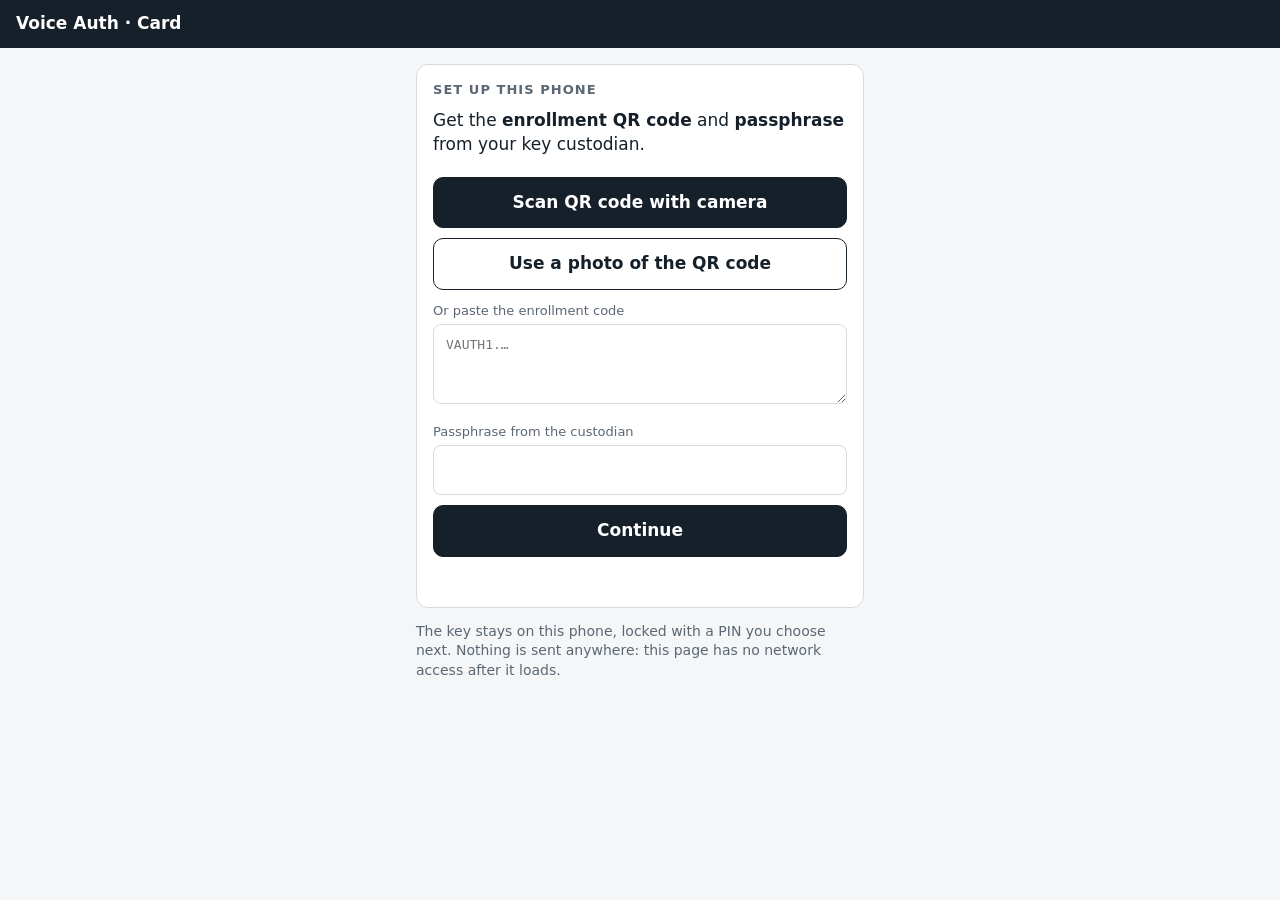
==== card/index.html @ 3df75be0 "Add phone card page with passphrase enrollment and PIN lock - card/index.html: plain web page (no in" ====
<!DOCTYPE html>
<html lang="en">
<head>
<meta charset="utf-8">
<meta http-equiv="Content-Security-Policy" content="default-src 'none'; script-src 'unsafe-inline'; style-src 'unsafe-inline'; img-src data: blob:; media-src blob: mediastream:; connect-src 'none'; form-action 'none'; base-uri 'none'">
<meta name="viewport" content="width=device-width, initial-scale=1, viewport-fit=cover">
<meta name="referrer" content="no-referrer">
<meta name="robots" content="noindex">
<title>Voice Auth · Card</title>
<style>
  :root { --ink:#16202a; --mute:#5b6773; --line:#d5dbe1; --bg:#f4f6f8; --ok:#1d7a3e; --bad:#b3261e; --acc:#b8461b; }
  * { box-sizing:border-box; -webkit-tap-highlight-color:transparent; }
  html, body { margin:0; background:var(--bg); color:var(--ink); font:17px/1.4 system-ui,-apple-system,"Segoe UI",Roboto,sans-serif; }
  header { background:var(--ink); color:#fff; padding:12px 16px calc(12px) 16px; padding-top:max(12px, env(safe-area-inset-top)); display:flex; align-items:center; gap:10px; }
  header h1 { font-size:17px; margin:0; flex:1; }
  header button { width:auto; flex:none; background:transparent; color:#fff; border:1px solid #fff8; margin:0; padding:6px 12px; font-size:14px; }
  main { max-width:480px; margin:0 auto; padding:16px; padding-bottom:max(24px, env(safe-area-inset-bottom)); }
  .screen { display:none; } .screen.on { display:block; }
  .box { background:#fff; border:1px solid var(--line); border-radius:12px; padding:16px; margin-bottom:14px; }
  h2 { font-size:13px; text-transform:uppercase; letter-spacing:.08em; color:var(--mute); margin:0 0 10px; }
  p { margin:0 0 10px; }
  label { display:block; font-size:13px; color:var(--mute); margin:12px 0 4px; }
  input, textarea { width:100%; font:inherit; padding:12px; border:1px solid var(--line); border-radius:8px; background:#fff; }
  textarea { font:13px ui-monospace,Menlo,Consolas,monospace; height:80px; }
  button { font:inherit; font-weight:600; width:100%; padding:13px; border-radius:10px; border:1px solid var(--ink); background:#fff; color:var(--ink); margin-top:10px; }
  button.primary { background:var(--ink); color:#fff; }
  button.link { border:0; background:none; color:var(--mute); font-weight:400; text-decoration:underline; font-size:14px; }
  .msg { min-height:1.4em; margin-top:10px; font-weight:600; } .msg.ok { color:var(--ok); } .msg.bad { color:var(--bad); }
  .note { font-size:14px; color:var(--mute); }
  video { width:100%; border-radius:10px; background:#000; margin-top:10px; display:none; }
  .stepper { display:flex; align-items:center; gap:10px; }
  .stepper button { width:56px; height:56px; margin:0; font-size:26px; padding:0; flex:none; }
  .stepper .val { flex:1; text-align:center; }
  .stepper .val b { display:block; font-size:40px; line-height:1.05; }
  .stepper .val span { font-size:12px; color:var(--mute); text-transform:uppercase; letter-spacing:.08em; }
  .code { text-align:center; padding:6px 0 2px; }
  .code .big { font:800 64px/1 ui-monospace,Menlo,Consolas,monospace; letter-spacing:.08em; }
  .code .ph { font-size:18px; font-weight:700; letter-spacing:.06em; margin-top:6px; }
  .resp { text-align:center; margin-top:12px; }
  .resp .big { font:800 48px/1 ui-monospace,Menlo,Consolas,monospace; letter-spacing:.08em; }
  .chin { font:700 28px ui-monospace,Menlo,Consolas,monospace; text-align:center; text-transform:uppercase; letter-spacing:.2em; }
  .pin { font-size:28px; text-align:center; letter-spacing:.4em; }
  .meta { font-size:13px; color:var(--mute); text-align:center; }
  .today { width:auto; padding:6px 14px; font-size:14px; margin:8px auto 0; display:block; }
</style>
</head>
<body>
<header><h1>Voice Auth · Card</h1><button id="btnLock" hidden>Lock</button></header>
<main>

<!-- 1. Enroll -->
<section class="screen" id="scrEnroll">
  <div class="box">
    <h2>Set up this phone</h2>
    <p>Get the <b>enrollment QR code</b> and <b>passphrase</b> from your key custodian.</p>
    <button class="primary" id="btnScan">Scan QR code with camera</button>
    <video id="video" playsinline muted></video>
    <button id="btnPhoto">Use a photo of the QR code</button>
    <input type="file" id="photoIn" accept="image/*" hidden>
    <label>Or paste the enrollment code</label>
    <textarea id="codeIn" placeholder="VAUTH1.…" autocomplete="off" autocapitalize="off" spellcheck="false"></textarea>
    <label>Passphrase from the custodian</label>
    <input type="password" id="passIn" autocomplete="off">
    <button class="primary" id="btnOpen">Continue</button>
    <div class="msg" id="enrollMsg"></div>
  </div>
  <p class="note">The key stays on this phone, locked with a PIN you choose next. Nothing is sent anywhere: this page has no network access after it loads.</p>
</section>

<!-- 2. Choose PIN -->
<section class="screen" id="scrPin">
  <div class="box">
    <h2>Choose a PIN</h2>
    <p id="pinKeyInfo" class="note"></p>
    <label>PIN (6 to 12 digits)</label>
    <input type="password" id="pin1" class="pin" inputmode="numeric" autocomplete="off" maxlength="12">
    <label>Enter it again</label>
    <input type="password" id="pin2" class="pin" inputmode="numeric" autocomplete="off" maxlength="12">
    <button class="primary" id="btnSavePin">Save</button>
    <div class="msg" id="pinMsg"></div>
  </div>
  <p class="note">5 wrong PINs in a row erase the key from this phone. You would then need to enroll again.</p>
</section>

<!-- 3. Unlock -->
<section class="screen" id="scrUnlock">
  <div class="box">
    <h2>Unlock</h2>
    <p id="unlockInfo" class="note"></p>
    <input type="password" id="pinIn" class="pin" inputmode="numeric" autocomplete="off" maxlength="12" placeholder="PIN">
    <button class="primary" id="btnUnlock">Unlock</button>
    <div class="msg" id="unlockMsg"></div>
  </div>
  <button class="link" id="btnForget">Erase the key from this phone</button>
</section>

<!-- 4. Card -->
<section class="screen" id="scrCard">
  <div class="box">
    <div class="stepper">
      <button id="cardDn" aria-label="Previous card">−</button>
      <div class="val"><span>Card in effect</span><b id="cardNo">1</b></div>
      <button id="cardUp" aria-label="Next card">+</button>
    </div>
    <p class="meta" style="margin-top:6px">Use only the card announced by the key custodian.</p>
  </div>
  <div class="box">
    <div class="stepper">
      <button id="dayDn" aria-label="Previous day">−</button>
      <div class="val"><span>Day of month</span><b id="dayNo">1</b></div>
      <button id="dayUp" aria-label="Next day">+</button>
    </div>
    <button class="today" id="dayToday">Today</button>
    <div class="code"><h2 style="margin-top:12px">Daily order code</h2><div class="big" id="dailyCode">——</div><div class="ph" id="dailyPh"></div></div>
  </div>
  <div class="box">
    <h2>Challenge → response</h2>
    <input id="chIn" class="chin" maxlength="3" placeholder="A3C" autocomplete="off" autocapitalize="characters" spellcheck="false">
    <div class="resp"><div class="big" id="respCode"></div><div class="ph" id="respPh"></div></div>
    <div class="msg" id="chMsg"></div>
  </div>
  <p class="meta" id="keyMeta"></p>
  <p class="meta">Locks automatically after 2 minutes, or when you leave this page.</p>
</section>

</main>
<script>(function webpackUniversalModuleDefinition(root, factory) {
	if(typeof exports === 'object' && typeof module === 'object')
		module.exports = factory();
	else if(typeof define === 'function' && define.amd)
		define([], factory);
	else if(typeof exports === 'object')
		exports["jsQR"] = factory();
	else
		root["jsQR"] = factory();
})(typeof self !== 'undefined' ? self : this, function() {
return /******/ (function(modules) { // webpackBootstrap
/******/ 	// The module cache
/******/ 	var installedModules = {};
/******/
/******/ 	// The require function
/******/ 	function __webpack_require__(moduleId) {
/******/
/******/ 		// Check if module is in cache
/******/ 		if(installedModules[moduleId]) {
/******/ 			return installedModules[moduleId].exports;
/******/ 		}
/******/ 		// Create a new module (and put it into the cache)
/******/ 		var module = installedModules[moduleId] = {
/******/ 			i: moduleId,
/******/ 			l: false,
/******/ 			exports: {}
/******/ 		};
/******/
/******/ 		// Execute the module function
/******/ 		modules[moduleId].call(module.exports, module, module.exports, __webpack_require__);
/******/
/******/ 		// Flag the module as loaded
/******/ 		module.l = true;
/******/
/******/ 		// Return the exports of the module
/******/ 		return module.exports;
/******/ 	}
/******/
/******/
/******/ 	// expose the modules object (__webpack_modules__)
/******/ 	__webpack_require__.m = modules;
/******/
/******/ 	// expose the module cache
/******/ 	__webpack_require__.c = installedModules;
/******/
/******/ 	// define getter function for harmony exports
/******/ 	__webpack_require__.d = function(exports, name, getter) {
/******/ 		if(!__webpack_require__.o(exports, name)) {
/******/ 			Object.defineProperty(exports, name, {
/******/ 				configurable: false,
/******/ 				enumerable: true,
/******/ 				get: getter
/******/ 			});
/******/ 		}
/******/ 	};
/******/
/******/ 	// getDefaultExport function for compatibility with non-harmony modules
/******/ 	__webpack_require__.n = function(module) {
/******/ 		var getter = module && module.__esModule ?
/******/ 			function getDefault() { return module['default']; } :
/******/ 			function getModuleExports() { return module; };
/******/ 		__webpack_require__.d(getter, 'a', getter);
/******/ 		return getter;
/******/ 	};
/******/
/******/ 	// Object.prototype.hasOwnProperty.call
/******/ 	__webpack_require__.o = function(object, property) { return Object.prototype.hasOwnProperty.call(object, property); };
/******/
/******/ 	// __webpack_public_path__
/******/ 	__webpack_require__.p = "";
/******/
/******/ 	// Load entry module and return exports
/******/ 	return __webpack_require__(__webpack_require__.s = 3);
/******/ })
/************************************************************************/
/******/ ([
/* 0 */
/***/ (function(module, exports, __webpack_require__) {

"use strict";

Object.defineProperty(exports, "__esModule", { value: true });
var BitMatrix = /** @class */ (function () {
    function BitMatrix(data, width) {
        this.width = width;
        this.height = data.length / width;
        this.data = data;
    }
    BitMatrix.createEmpty = function (width, height) {
        return new BitMatrix(new Uint8ClampedArray(width * height), width);
    };
    BitMatrix.prototype.get = function (x, y) {
        if (x < 0 || x >= this.width || y < 0 || y >= this.height) {
            return false;
        }
        return !!this.data[y * this.width + x];
    };
    BitMatrix.prototype.set = function (x, y, v) {
        this.data[y * this.width + x] = v ? 1 : 0;
    };
    BitMatrix.prototype.setRegion = function (left, top, width, height, v) {
        for (var y = top; y < top + height; y++) {
            for (var x = left; x < left + width; x++) {
                this.set(x, y, !!v);
            }
        }
    };
    return BitMatrix;
}());
exports.BitMatrix = BitMatrix;


/***/ }),
/* 1 */
/***/ (function(module, exports, __webpack_require__) {

"use strict";

Object.defineProperty(exports, "__esModule", { value: true });
var GenericGFPoly_1 = __webpack_require__(2);
function addOrSubtractGF(a, b) {
    return a ^ b; // tslint:disable-line:no-bitwise
}
exports.addOrSubtractGF = addOrSubtractGF;
var GenericGF = /** @class */ (function () {
    function GenericGF(primitive, size, genBase) {
        this.primitive = primitive;
        this.size = size;
        this.generatorBase = genBase;
        this.expTable = new Array(this.size);
        this.logTable = new Array(this.size);
        var x = 1;
        for (var i = 0; i < this.size; i++) {
            this.expTable[i] = x;
            x = x * 2;
            if (x >= this.size) {
                x = (x ^ this.primitive) & (this.size - 1); // tslint:disable-line:no-bitwise
            }
        }
        for (var i = 0; i < this.size - 1; i++) {
            this.logTable[this.expTable[i]] = i;
        }
        this.zero = new GenericGFPoly_1.default(this, Uint8ClampedArray.from([0]));
        this.one = new GenericGFPoly_1.default(this, Uint8ClampedArray.from([1]));
    }
    GenericGF.prototype.multiply = function (a, b) {
        if (a === 0 || b === 0) {
            return 0;
        }
        return this.expTable[(this.logTable[a] + this.logTable[b]) % (this.size - 1)];
    };
    GenericGF.prototype.inverse = function (a) {
        if (a === 0) {
            throw new Error("Can't invert 0");
        }
        return this.expTable[this.size - this.logTable[a] - 1];
    };
    GenericGF.prototype.buildMonomial = function (degree, coefficient) {
        if (degree < 0) {
            throw new Error("Invalid monomial degree less than 0");
        }
        if (coefficient === 0) {
            return this.zero;
        }
        var coefficients = new Uint8ClampedArray(degree + 1);
        coefficients[0] = coefficient;
        return new GenericGFPoly_1.default(this, coefficients);
    };
    GenericGF.prototype.log = function (a) {
        if (a === 0) {
            throw new Error("Can't take log(0)");
        }
        return this.logTable[a];
    };
    GenericGF.prototype.exp = function (a) {
        return this.expTable[a];
    };
    return GenericGF;
}());
exports.default = GenericGF;


/***/ }),
/* 2 */
/***/ (function(module, exports, __webpack_require__) {

"use strict";

Object.defineProperty(exports, "__esModule", { value: true });
var GenericGF_1 = __webpack_require__(1);
var GenericGFPoly = /** @class */ (function () {
    function GenericGFPoly(field, coefficients) {
        if (coefficients.length === 0) {
            throw new Error("No coefficients.");
        }
        this.field = field;
        var coefficientsLength = coefficients.length;
        if (coefficientsLength > 1 && coefficients[0] === 0) {
            // Leading term must be non-zero for anything except the constant polynomial "0"
            var firstNonZero = 1;
            while (firstNonZero < coefficientsLength && coefficients[firstNonZero] === 0) {
                firstNonZero++;
            }
            if (firstNonZero === coefficientsLength) {
                this.coefficients = field.zero.coefficients;
            }
            else {
                this.coefficients = new Uint8ClampedArray(coefficientsLength - firstNonZero);
                for (var i = 0; i < this.coefficients.length; i++) {
                    this.coefficients[i] = coefficients[firstNonZero + i];
                }
            }
        }
        else {
            this.coefficients = coefficients;
        }
    }
    GenericGFPoly.prototype.degree = function () {
        return this.coefficients.length - 1;
    };
    GenericGFPoly.prototype.isZero = function () {
        return this.coefficients[0] === 0;
    };
    GenericGFPoly.prototype.getCoefficient = function (degree) {
        return this.coefficients[this.coefficients.length - 1 - degree];
    };
    GenericGFPoly.prototype.addOrSubtract = function (other) {
        var _a;
        if (this.isZero()) {
            return other;
        }
        if (other.isZero()) {
            return this;
        }
        var smallerCoefficients = this.coefficients;
        var largerCoefficients = other.coefficients;
        if (smallerCoefficients.length > largerCoefficients.length) {
            _a = [largerCoefficients, smallerCoefficients], smallerCoefficients = _a[0], largerCoefficients = _a[1];
        }
        var sumDiff = new Uint8ClampedArray(largerCoefficients.length);
        var lengthDiff = largerCoefficients.length - smallerCoefficients.length;
        for (var i = 0; i < lengthDiff; i++) {
            sumDiff[i] = largerCoefficients[i];
        }
        for (var i = lengthDiff; i < largerCoefficients.length; i++) {
            sumDiff[i] = GenericGF_1.addOrSubtractGF(smallerCoefficients[i - lengthDiff], largerCoefficients[i]);
        }
        return new GenericGFPoly(this.field, sumDiff);
    };
    GenericGFPoly.prototype.multiply = function (scalar) {
        if (scalar === 0) {
            return this.field.zero;
        }
        if (scalar === 1) {
            return this;
        }
        var size = this.coefficients.length;
        var product = new Uint8ClampedArray(size);
        for (var i = 0; i < size; i++) {
            product[i] = this.field.multiply(this.coefficients[i], scalar);
        }
        return new GenericGFPoly(this.field, product);
    };
    GenericGFPoly.prototype.multiplyPoly = function (other) {
        if (this.isZero() || other.isZero()) {
            return this.field.zero;
        }
        var aCoefficients = this.coefficients;
        var aLength = aCoefficients.length;
        var bCoefficients = other.coefficients;
        var bLength = bCoefficients.length;
        var product = new Uint8ClampedArray(aLength + bLength - 1);
        for (var i = 0; i < aLength; i++) {
            var aCoeff = aCoefficients[i];
            for (var j = 0; j < bLength; j++) {
                product[i + j] = GenericGF_1.addOrSubtractGF(product[i + j], this.field.multiply(aCoeff, bCoefficients[j]));
            }
        }
        return new GenericGFPoly(this.field, product);
    };
    GenericGFPoly.prototype.multiplyByMonomial = function (degree, coefficient) {
        if (degree < 0) {
            throw new Error("Invalid degree less than 0");
        }
        if (coefficient === 0) {
            return this.field.zero;
        }
        var size = this.coefficients.length;
        var product = new Uint8ClampedArray(size + degree);
        for (var i = 0; i < size; i++) {
            product[i] = this.field.multiply(this.coefficients[i], coefficient);
        }
        return new GenericGFPoly(this.field, product);
    };
    GenericGFPoly.prototype.evaluateAt = function (a) {
        var result = 0;
        if (a === 0) {
            // Just return the x^0 coefficient
            return this.getCoefficient(0);
        }
        var size = this.coefficients.length;
        if (a === 1) {
            // Just the sum of the coefficients
            this.coefficients.forEach(function (coefficient) {
                result = GenericGF_1.addOrSubtractGF(result, coefficient);
            });
            return result;
        }
        result = this.coefficients[0];
        for (var i = 1; i < size; i++) {
            result = GenericGF_1.addOrSubtractGF(this.field.multiply(a, result), this.coefficients[i]);
        }
        return result;
    };
    return GenericGFPoly;
}());
exports.default = GenericGFPoly;


/***/ }),
/* 3 */
/***/ (function(module, exports, __webpack_require__) {

"use strict";

Object.defineProperty(exports, "__esModule", { value: true });
var binarizer_1 = __webpack_require__(4);
var decoder_1 = __webpack_require__(5);
var extractor_1 = __webpack_require__(11);
var locator_1 = __webpack_require__(12);
function scan(matrix) {
    var locations = locator_1.locate(matrix);
    if (!locations) {
        return null;
    }
    for (var _i = 0, locations_1 = locations; _i < locations_1.length; _i++) {
        var location_1 = locations_1[_i];
        var extracted = extractor_1.extract(matrix, location_1);
        var decoded = decoder_1.decode(extracted.matrix);
        if (decoded) {
            return {
                binaryData: decoded.bytes,
                data: decoded.text,
                chunks: decoded.chunks,
                version: decoded.version,
                location: {
                    topRightCorner: extracted.mappingFunction(location_1.dimension, 0),
                    topLeftCorner: extracted.mappingFunction(0, 0),
                    bottomRightCorner: extracted.mappingFunction(location_1.dimension, location_1.dimension),
                    bottomLeftCorner: extracted.mappingFunction(0, location_1.dimension),
                    topRightFinderPattern: location_1.topRight,
                    topLeftFinderPattern: location_1.topLeft,
                    bottomLeftFinderPattern: location_1.bottomLeft,
                    bottomRightAlignmentPattern: location_1.alignmentPattern,
                },
            };
        }
    }
    return null;
}
var defaultOptions = {
    inversionAttempts: "attemptBoth",
};
function jsQR(data, width, height, providedOptions) {
    if (providedOptions === void 0) { providedOptions = {}; }
    var options = defaultOptions;
    Object.keys(options || {}).forEach(function (opt) {
        options[opt] = providedOptions[opt] || options[opt];
    });
    var shouldInvert = options.inversionAttempts === "attemptBoth" || options.inversionAttempts === "invertFirst";
    var tryInvertedFirst = options.inversionAttempts === "onlyInvert" || options.inversionAttempts === "invertFirst";
    var _a = binarizer_1.binarize(data, width, height, shouldInvert), binarized = _a.binarized, inverted = _a.inverted;
    var result = scan(tryInvertedFirst ? inverted : binarized);
    if (!result && (options.inversionAttempts === "attemptBoth" || options.inversionAttempts === "invertFirst")) {
        result = scan(tryInvertedFirst ? binarized : inverted);
    }
    return result;
}
jsQR.default = jsQR;
exports.default = jsQR;


/***/ }),
/* 4 */
/***/ (function(module, exports, __webpack_require__) {

"use strict";

Object.defineProperty(exports, "__esModule", { value: true });
var BitMatrix_1 = __webpack_require__(0);
var REGION_SIZE = 8;
var MIN_DYNAMIC_RANGE = 24;
function numBetween(value, min, max) {
    return value < min ? min : value > max ? max : value;
}
// Like BitMatrix but accepts arbitry Uint8 values
var Matrix = /** @class */ (function () {
    function Matrix(width, height) {
        this.width = width;
        this.data = new Uint8ClampedArray(width * height);
    }
    Matrix.prototype.get = function (x, y) {
        return this.data[y * this.width + x];
    };
    Matrix.prototype.set = function (x, y, value) {
        this.data[y * this.width + x] = value;
    };
    return Matrix;
}());
function binarize(data, width, height, returnInverted) {
    if (data.length !== width * height * 4) {
        throw new Error("Malformed data passed to binarizer.");
    }
    // Convert image to greyscale
    var greyscalePixels = new Matrix(width, height);
    for (var x = 0; x < width; x++) {
        for (var y = 0; y < height; y++) {
            var r = data[((y * width + x) * 4) + 0];
            var g = data[((y * width + x) * 4) + 1];
            var b = data[((y * width + x) * 4) + 2];
            greyscalePixels.set(x, y, 0.2126 * r + 0.7152 * g + 0.0722 * b);
        }
    }
    var horizontalRegionCount = Math.ceil(width / REGION_SIZE);
    var verticalRegionCount = Math.ceil(height / REGION_SIZE);
    var blackPoints = new Matrix(horizontalRegionCount, verticalRegionCount);
    for (var verticalRegion = 0; verticalRegion < verticalRegionCount; verticalRegion++) {
        for (var hortizontalRegion = 0; hortizontalRegion < horizontalRegionCount; hortizontalRegion++) {
            var sum = 0;
            var min = Infinity;
            var max = 0;
            for (var y = 0; y < REGION_SIZE; y++) {
                for (var x = 0; x < REGION_SIZE; x++) {
                    var pixelLumosity = greyscalePixels.get(hortizontalRegion * REGION_SIZE + x, verticalRegion * REGION_SIZE + y);
                    sum += pixelLumosity;
                    min = Math.min(min, pixelLumosity);
                    max = Math.max(max, pixelLumosity);
                }
            }
            var average = sum / (Math.pow(REGION_SIZE, 2));
            if (max - min <= MIN_DYNAMIC_RANGE) {
                // If variation within the block is low, assume this is a block with only light or only
                // dark pixels. In that case we do not want to use the average, as it would divide this
                // low contrast area into black and white pixels, essentially creating data out of noise.
                //
                // Default the blackpoint for these blocks to be half the min - effectively white them out
                average = min / 2;
                if (verticalRegion > 0 && hortizontalRegion > 0) {
                    // Correct the "white background" assumption for blocks that have neighbors by comparing
                    // the pixels in this block to the previously calculated black points. This is based on
                    // the fact that dark barcode symbology is always surrounded by some amount of light
                    // background for which reasonable black point estimates were made. The bp estimated at
                    // the boundaries is used for the interior.
                    // The (min < bp) is arbitrary but works better than other heuristics that were tried.
                    var averageNeighborBlackPoint = (blackPoints.get(hortizontalRegion, verticalRegion - 1) +
                        (2 * blackPoints.get(hortizontalRegion - 1, verticalRegion)) +
                        blackPoints.get(hortizontalRegion - 1, verticalRegion - 1)) / 4;
                    if (min < averageNeighborBlackPoint) {
                        average = averageNeighborBlackPoint;
                    }
                }
            }
            blackPoints.set(hortizontalRegion, verticalRegion, average);
        }
    }
    var binarized = BitMatrix_1.BitMatrix.createEmpty(width, height);
    var inverted = null;
    if (returnInverted) {
        inverted = BitMatrix_1.BitMatrix.createEmpty(width, height);
    }
    for (var verticalRegion = 0; verticalRegion < verticalRegionCount; verticalRegion++) {
        for (var hortizontalRegion = 0; hortizontalRegion < horizontalRegionCount; hortizontalRegion++) {
            var left = numBetween(hortizontalRegion, 2, horizontalRegionCount - 3);
            var top_1 = numBetween(verticalRegion, 2, verticalRegionCount - 3);
            var sum = 0;
            for (var xRegion = -2; xRegion <= 2; xRegion++) {
                for (var yRegion = -2; yRegion <= 2; yRegion++) {
                    sum += blackPoints.get(left + xRegion, top_1 + yRegion);
                }
            }
            var threshold = sum / 25;
            for (var xRegion = 0; xRegion < REGION_SIZE; xRegion++) {
                for (var yRegion = 0; yRegion < REGION_SIZE; yRegion++) {
                    var x = hortizontalRegion * REGION_SIZE + xRegion;
                    var y = verticalRegion * REGION_SIZE + yRegion;
                    var lum = greyscalePixels.get(x, y);
                    binarized.set(x, y, lum <= threshold);
                    if (returnInverted) {
                        inverted.set(x, y, !(lum <= threshold));
                    }
                }
            }
        }
    }
    if (returnInverted) {
        return { binarized: binarized, inverted: inverted };
    }
    return { binarized: binarized };
}
exports.binarize = binarize;


/***/ }),
/* 5 */
/***/ (function(module, exports, __webpack_require__) {

"use strict";

Object.defineProperty(exports, "__esModule", { value: true });
var BitMatrix_1 = __webpack_require__(0);
var decodeData_1 = __webpack_require__(6);
var reedsolomon_1 = __webpack_require__(9);
var version_1 = __webpack_require__(10);
// tslint:disable:no-bitwise
function numBitsDiffering(x, y) {
    var z = x ^ y;
    var bitCount = 0;
    while (z) {
        bitCount++;
        z &= z - 1;
    }
    return bitCount;
}
function pushBit(bit, byte) {
    return (byte << 1) | bit;
}
// tslint:enable:no-bitwise
var FORMAT_INFO_TABLE = [
    { bits: 0x5412, formatInfo: { errorCorrectionLevel: 1, dataMask: 0 } },
    { bits: 0x5125, formatInfo: { errorCorrectionLevel: 1, dataMask: 1 } },
    { bits: 0x5E7C, formatInfo: { errorCorrectionLevel: 1, dataMask: 2 } },
    { bits: 0x5B4B, formatInfo: { errorCorrectionLevel: 1, dataMask: 3 } },
    { bits: 0x45F9, formatInfo: { errorCorrectionLevel: 1, dataMask: 4 } },
    { bits: 0x40CE, formatInfo: { errorCorrectionLevel: 1, dataMask: 5 } },
    { bits: 0x4F97, formatInfo: { errorCorrectionLevel: 1, dataMask: 6 } },
    { bits: 0x4AA0, formatInfo: { errorCorrectionLevel: 1, dataMask: 7 } },
    { bits: 0x77C4, formatInfo: { errorCorrectionLevel: 0, dataMask: 0 } },
    { bits: 0x72F3, formatInfo: { errorCorrectionLevel: 0, dataMask: 1 } },
    { bits: 0x7DAA, formatInfo: { errorCorrectionLevel: 0, dataMask: 2 } },
    { bits: 0x789D, formatInfo: { errorCorrectionLevel: 0, dataMask: 3 } },
    { bits: 0x662F, formatInfo: { errorCorrectionLevel: 0, dataMask: 4 } },
    { bits: 0x6318, formatInfo: { errorCorrectionLevel: 0, dataMask: 5 } },
    { bits: 0x6C41, formatInfo: { errorCorrectionLevel: 0, dataMask: 6 } },
    { bits: 0x6976, formatInfo: { errorCorrectionLevel: 0, dataMask: 7 } },
    { bits: 0x1689, formatInfo: { errorCorrectionLevel: 3, dataMask: 0 } },
    { bits: 0x13BE, formatInfo: { errorCorrectionLevel: 3, dataMask: 1 } },
    { bits: 0x1CE7, formatInfo: { errorCorrectionLevel: 3, dataMask: 2 } },
    { bits: 0x19D0, formatInfo: { errorCorrectionLevel: 3, dataMask: 3 } },
    { bits: 0x0762, formatInfo: { errorCorrectionLevel: 3, dataMask: 4 } },
    { bits: 0x0255, formatInfo: { errorCorrectionLevel: 3, dataMask: 5 } },
    { bits: 0x0D0C, formatInfo: { errorCorrectionLevel: 3, dataMask: 6 } },
    { bits: 0x083B, formatInfo: { errorCorrectionLevel: 3, dataMask: 7 } },
    { bits: 0x355F, formatInfo: { errorCorrectionLevel: 2, dataMask: 0 } },
    { bits: 0x3068, formatInfo: { errorCorrectionLevel: 2, dataMask: 1 } },
    { bits: 0x3F31, formatInfo: { errorCorrectionLevel: 2, dataMask: 2 } },
    { bits: 0x3A06, formatInfo: { errorCorrectionLevel: 2, dataMask: 3 } },
    { bits: 0x24B4, formatInfo: { errorCorrectionLevel: 2, dataMask: 4 } },
    { bits: 0x2183, formatInfo: { errorCorrectionLevel: 2, dataMask: 5 } },
    { bits: 0x2EDA, formatInfo: { errorCorrectionLevel: 2, dataMask: 6 } },
    { bits: 0x2BED, formatInfo: { errorCorrectionLevel: 2, dataMask: 7 } },
];
var DATA_MASKS = [
    function (p) { return ((p.y + p.x) % 2) === 0; },
    function (p) { return (p.y % 2) === 0; },
    function (p) { return p.x % 3 === 0; },
    function (p) { return (p.y + p.x) % 3 === 0; },
    function (p) { return (Math.floor(p.y / 2) + Math.floor(p.x / 3)) % 2 === 0; },
    function (p) { return ((p.x * p.y) % 2) + ((p.x * p.y) % 3) === 0; },
    function (p) { return ((((p.y * p.x) % 2) + (p.y * p.x) % 3) % 2) === 0; },
    function (p) { return ((((p.y + p.x) % 2) + (p.y * p.x) % 3) % 2) === 0; },
];
function buildFunctionPatternMask(version) {
    var dimension = 17 + 4 * version.versionNumber;
    var matrix = BitMatrix_1.BitMatrix.createEmpty(dimension, dimension);
    matrix.setRegion(0, 0, 9, 9, true); // Top left finder pattern + separator + format
    matrix.setRegion(dimension - 8, 0, 8, 9, true); // Top right finder pattern + separator + format
    matrix.setRegion(0, dimension - 8, 9, 8, true); // Bottom left finder pattern + separator + format
    // Alignment patterns
    for (var _i = 0, _a = version.alignmentPatternCenters; _i < _a.length; _i++) {
        var x = _a[_i];
        for (var _b = 0, _c = version.alignmentPatternCenters; _b < _c.length; _b++) {
            var y = _c[_b];
            if (!(x === 6 && y === 6 || x === 6 && y === dimension - 7 || x === dimension - 7 && y === 6)) {
                matrix.setRegion(x - 2, y - 2, 5, 5, true);
            }
        }
    }
    matrix.setRegion(6, 9, 1, dimension - 17, true); // Vertical timing pattern
    matrix.setRegion(9, 6, dimension - 17, 1, true); // Horizontal timing pattern
    if (version.versionNumber > 6) {
        matrix.setRegion(dimension - 11, 0, 3, 6, true); // Version info, top right
        matrix.setRegion(0, dimension - 11, 6, 3, true); // Version info, bottom left
    }
    return matrix;
}
function readCodewords(matrix, version, formatInfo) {
    var dataMask = DATA_MASKS[formatInfo.dataMask];
    var dimension = matrix.height;
    var functionPatternMask = buildFunctionPatternMask(version);
    var codewords = [];
    var currentByte = 0;
    var bitsRead = 0;
    // Read columns in pairs, from right to left
    var readingUp = true;
    for (var columnIndex = dimension - 1; columnIndex > 0; columnIndex -= 2) {
        if (columnIndex === 6) { // Skip whole column with vertical alignment pattern;
            columnIndex--;
        }
        for (var i = 0; i < dimension; i++) {
            var y = readingUp ? dimension - 1 - i : i;
            for (var columnOffset = 0; columnOffset < 2; columnOffset++) {
                var x = columnIndex - columnOffset;
                if (!functionPatternMask.get(x, y)) {
                    bitsRead++;
                    var bit = matrix.get(x, y);
                    if (dataMask({ y: y, x: x })) {
                        bit = !bit;
                    }
                    currentByte = pushBit(bit, currentByte);
                    if (bitsRead === 8) { // Whole bytes
                        codewords.push(currentByte);
                        bitsRead = 0;
                        currentByte = 0;
                    }
                }
            }
        }
        readingUp = !readingUp;
    }
    return codewords;
}
function readVersion(matrix) {
    var dimension = matrix.height;
    var provisionalVersion = Math.floor((dimension - 17) / 4);
    if (provisionalVersion <= 6) { // 6 and under dont have version info in the QR code
        return version_1.VERSIONS[provisionalVersion - 1];
    }
    var topRightVersionBits = 0;
    for (var y = 5; y >= 0; y--) {
        for (var x = dimension - 9; x >= dimension - 11; x--) {
            topRightVersionBits = pushBit(matrix.get(x, y), topRightVersionBits);
        }
    }
    var bottomLeftVersionBits = 0;
    for (var x = 5; x >= 0; x--) {
        for (var y = dimension - 9; y >= dimension - 11; y--) {
            bottomLeftVersionBits = pushBit(matrix.get(x, y), bottomLeftVersionBits);
        }
    }
    var bestDifference = Infinity;
    var bestVersion;
    for (var _i = 0, VERSIONS_1 = version_1.VERSIONS; _i < VERSIONS_1.length; _i++) {
        var version = VERSIONS_1[_i];
        if (version.infoBits === topRightVersionBits || version.infoBits === bottomLeftVersionBits) {
            return version;
        }
        var difference = numBitsDiffering(topRightVersionBits, version.infoBits);
        if (difference < bestDifference) {
            bestVersion = version;
            bestDifference = difference;
        }
        difference = numBitsDiffering(bottomLeftVersionBits, version.infoBits);
        if (difference < bestDifference) {
            bestVersion = version;
            bestDifference = difference;
        }
    }
    // We can tolerate up to 3 bits of error since no two version info codewords will
    // differ in less than 8 bits.
    if (bestDifference <= 3) {
        return bestVersion;
    }
}
function readFormatInformation(matrix) {
    var topLeftFormatInfoBits = 0;
    for (var x = 0; x <= 8; x++) {
        if (x !== 6) { // Skip timing pattern bit
            topLeftFormatInfoBits = pushBit(matrix.get(x, 8), topLeftFormatInfoBits);
        }
    }
    for (var y = 7; y >= 0; y--) {
        if (y !== 6) { // Skip timing pattern bit
            topLeftFormatInfoBits = pushBit(matrix.get(8, y), topLeftFormatInfoBits);
        }
    }
    var dimension = matrix.height;
    var topRightBottomRightFormatInfoBits = 0;
    for (var y = dimension - 1; y >= dimension - 7; y--) { // bottom left
        topRightBottomRightFormatInfoBits = pushBit(matrix.get(8, y), topRightBottomRightFormatInfoBits);
    }
    for (var x = dimension - 8; x < dimension; x++) { // top right
        topRightBottomRightFormatInfoBits = pushBit(matrix.get(x, 8), topRightBottomRightFormatInfoBits);
    }
    var bestDifference = Infinity;
    var bestFormatInfo = null;
    for (var _i = 0, FORMAT_INFO_TABLE_1 = FORMAT_INFO_TABLE; _i < FORMAT_INFO_TABLE_1.length; _i++) {
        var _a = FORMAT_INFO_TABLE_1[_i], bits = _a.bits, formatInfo = _a.formatInfo;
        if (bits === topLeftFormatInfoBits || bits === topRightBottomRightFormatInfoBits) {
            return formatInfo;
        }
        var difference = numBitsDiffering(topLeftFormatInfoBits, bits);
        if (difference < bestDifference) {
            bestFormatInfo = formatInfo;
            bestDifference = difference;
        }
        if (topLeftFormatInfoBits !== topRightBottomRightFormatInfoBits) { // also try the other option
            difference = numBitsDiffering(topRightBottomRightFormatInfoBits, bits);
            if (difference < bestDifference) {
                bestFormatInfo = formatInfo;
                bestDifference = difference;
            }
        }
    }
    // Hamming distance of the 32 masked codes is 7, by construction, so <= 3 bits differing means we found a match
    if (bestDifference <= 3) {
        return bestFormatInfo;
    }
    return null;
}
function getDataBlocks(codewords, version, ecLevel) {
    var ecInfo = version.errorCorrectionLevels[ecLevel];
    var dataBlocks = [];
    var totalCodewords = 0;
    ecInfo.ecBlocks.forEach(function (block) {
        for (var i = 0; i < block.numBlocks; i++) {
            dataBlocks.push({ numDataCodewords: block.dataCodewordsPerBlock, codewords: [] });
            totalCodewords += block.dataCodewordsPerBlock + ecInfo.ecCodewordsPerBlock;
        }
    });
    // In some cases the QR code will be malformed enough that we pull off more or less than we should.
    // If we pull off less there's nothing we can do.
    // If we pull off more we can safely truncate
    if (codewords.length < totalCodewords) {
        return null;
    }
    codewords = codewords.slice(0, totalCodewords);
    var shortBlockSize = ecInfo.ecBlocks[0].dataCodewordsPerBlock;
    // Pull codewords to fill the blocks up to the minimum size
    for (var i = 0; i < shortBlockSize; i++) {
        for (var _i = 0, dataBlocks_1 = dataBlocks; _i < dataBlocks_1.length; _i++) {
            var dataBlock = dataBlocks_1[_i];
            dataBlock.codewords.push(codewords.shift());
        }
    }
    // If there are any large blocks, pull codewords to fill the last element of those
    if (ecInfo.ecBlocks.length > 1) {
        var smallBlockCount = ecInfo.ecBlocks[0].numBlocks;
        var largeBlockCount = ecInfo.ecBlocks[1].numBlocks;
        for (var i = 0; i < largeBlockCount; i++) {
            dataBlocks[smallBlockCount + i].codewords.push(codewords.shift());
        }
    }
    // Add the rest of the codewords to the blocks. These are the error correction codewords.
    while (codewords.length > 0) {
        for (var _a = 0, dataBlocks_2 = dataBlocks; _a < dataBlocks_2.length; _a++) {
            var dataBlock = dataBlocks_2[_a];
            dataBlock.codewords.push(codewords.shift());
        }
    }
    return dataBlocks;
}
function decodeMatrix(matrix) {
    var version = readVersion(matrix);
    if (!version) {
        return null;
    }
    var formatInfo = readFormatInformation(matrix);
    if (!formatInfo) {
        return null;
    }
    var codewords = readCodewords(matrix, version, formatInfo);
    var dataBlocks = getDataBlocks(codewords, version, formatInfo.errorCorrectionLevel);
    if (!dataBlocks) {
        return null;
    }
    // Count total number of data bytes
    var totalBytes = dataBlocks.reduce(function (a, b) { return a + b.numDataCodewords; }, 0);
    var resultBytes = new Uint8ClampedArray(totalBytes);
    var resultIndex = 0;
    for (var _i = 0, dataBlocks_3 = dataBlocks; _i < dataBlocks_3.length; _i++) {
        var dataBlock = dataBlocks_3[_i];
        var correctedBytes = reedsolomon_1.decode(dataBlock.codewords, dataBlock.codewords.length - dataBlock.numDataCodewords);
        if (!correctedBytes) {
            return null;
        }
        for (var i = 0; i < dataBlock.numDataCodewords; i++) {
            resultBytes[resultIndex++] = correctedBytes[i];
        }
    }
    try {
        return decodeData_1.decode(resultBytes, version.versionNumber);
    }
    catch (_a) {
        return null;
    }
}
function decode(matrix) {
    if (matrix == null) {
        return null;
    }
    var result = decodeMatrix(matrix);
    if (result) {
        return result;
    }
    // Decoding didn't work, try mirroring the QR across the topLeft -> bottomRight line.
    for (var x = 0; x < matrix.width; x++) {
        for (var y = x + 1; y < matrix.height; y++) {
            if (matrix.get(x, y) !== matrix.get(y, x)) {
                matrix.set(x, y, !matrix.get(x, y));
                matrix.set(y, x, !matrix.get(y, x));
            }
        }
    }
    return decodeMatrix(matrix);
}
exports.decode = decode;


/***/ }),
/* 6 */
/***/ (function(module, exports, __webpack_require__) {

"use strict";

Object.defineProperty(exports, "__esModule", { value: true });
// tslint:disable:no-bitwise
var BitStream_1 = __webpack_require__(7);
var shiftJISTable_1 = __webpack_require__(8);
var Mode;
(function (Mode) {
    Mode["Numeric"] = "numeric";
    Mode["Alphanumeric"] = "alphanumeric";
    Mode["Byte"] = "byte";
    Mode["Kanji"] = "kanji";
    Mode["ECI"] = "eci";
})(Mode = exports.Mode || (exports.Mode = {}));
var ModeByte;
(function (ModeByte) {
    ModeByte[ModeByte["Terminator"] = 0] = "Terminator";
    ModeByte[ModeByte["Numeric"] = 1] = "Numeric";
    ModeByte[ModeByte["Alphanumeric"] = 2] = "Alphanumeric";
    ModeByte[ModeByte["Byte"] = 4] = "Byte";
    ModeByte[ModeByte["Kanji"] = 8] = "Kanji";
    ModeByte[ModeByte["ECI"] = 7] = "ECI";
    // StructuredAppend = 0x3,
    // FNC1FirstPosition = 0x5,
    // FNC1SecondPosition = 0x9,
})(ModeByte || (ModeByte = {}));
function decodeNumeric(stream, size) {
    var bytes = [];
    var text = "";
    var characterCountSize = [10, 12, 14][size];
    var length = stream.readBits(characterCountSize);
    // Read digits in groups of 3
    while (length >= 3) {
        var num = stream.readBits(10);
        if (num >= 1000) {
            throw new Error("Invalid numeric value above 999");
        }
        var a = Math.floor(num / 100);
        var b = Math.floor(num / 10) % 10;
        var c = num % 10;
        bytes.push(48 + a, 48 + b, 48 + c);
        text += a.toString() + b.toString() + c.toString();
        length -= 3;
    }
    // If the number of digits aren't a multiple of 3, the remaining digits are special cased.
    if (length === 2) {
        var num = stream.readBits(7);
        if (num >= 100) {
            throw new Error("Invalid numeric value above 99");
        }
        var a = Math.floor(num / 10);
        var b = num % 10;
        bytes.push(48 + a, 48 + b);
        text += a.toString() + b.toString();
    }
    else if (length === 1) {
        var num = stream.readBits(4);
        if (num >= 10) {
            throw new Error("Invalid numeric value above 9");
        }
        bytes.push(48 + num);
        text += num.toString();
    }
    return { bytes: bytes, text: text };
}
var AlphanumericCharacterCodes = [
    "0", "1", "2", "3", "4", "5", "6", "7", "8",
    "9", "A", "B", "C", "D", "E", "F", "G", "H",
    "I", "J", "K", "L", "M", "N", "O", "P", "Q",
    "R", "S", "T", "U", "V", "W", "X", "Y", "Z",
    " ", "$", "%", "*", "+", "-", ".", "/", ":",
];
function decodeAlphanumeric(stream, size) {
    var bytes = [];
    var text = "";
    var characterCountSize = [9, 11, 13][size];
    var length = stream.readBits(characterCountSize);
    while (length >= 2) {
        var v = stream.readBits(11);
        var a = Math.floor(v / 45);
        var b = v % 45;
        bytes.push(AlphanumericCharacterCodes[a].charCodeAt(0), AlphanumericCharacterCodes[b].charCodeAt(0));
        text += AlphanumericCharacterCodes[a] + AlphanumericCharacterCodes[b];
        length -= 2;
    }
    if (length === 1) {
        var a = stream.readBits(6);
        bytes.push(AlphanumericCharacterCodes[a].charCodeAt(0));
        text += AlphanumericCharacterCodes[a];
    }
    return { bytes: bytes, text: text };
}
function decodeByte(stream, size) {
    var bytes = [];
    var text = "";
    var characterCountSize = [8, 16, 16][size];
    var length = stream.readBits(characterCountSize);
    for (var i = 0; i < length; i++) {
        var b = stream.readBits(8);
        bytes.push(b);
    }
    try {
        text += decodeURIComponent(bytes.map(function (b) { return "%" + ("0" + b.toString(16)).substr(-2); }).join(""));
    }
    catch (_a) {
        // failed to decode
    }
    return { bytes: bytes, text: text };
}
function decodeKanji(stream, size) {
    var bytes = [];
    var text = "";
    var characterCountSize = [8, 10, 12][size];
    var length = stream.readBits(characterCountSize);
    for (var i = 0; i < length; i++) {
        var k = stream.readBits(13);
        var c = (Math.floor(k / 0xC0) << 8) | (k % 0xC0);
        if (c < 0x1F00) {
            c += 0x8140;
        }
        else {
            c += 0xC140;
        }
        bytes.push(c >> 8, c & 0xFF);
        text += String.fromCharCode(shiftJISTable_1.shiftJISTable[c]);
    }
    return { bytes: bytes, text: text };
}
function decode(data, version) {
    var _a, _b, _c, _d;
    var stream = new BitStream_1.BitStream(data);
    // There are 3 'sizes' based on the version. 1-9 is small (0), 10-26 is medium (1) and 27-40 is large (2).
    var size = version <= 9 ? 0 : version <= 26 ? 1 : 2;
    var result = {
        text: "",
        bytes: [],
        chunks: [],
        version: version,
    };
    while (stream.available() >= 4) {
        var mode = stream.readBits(4);
        if (mode === ModeByte.Terminator) {
            return result;
        }
        else if (mode === ModeByte.ECI) {
            if (stream.readBits(1) === 0) {
                result.chunks.push({
                    type: Mode.ECI,
                    assignmentNumber: stream.readBits(7),
                });
            }
            else if (stream.readBits(1) === 0) {
                result.chunks.push({
                    type: Mode.ECI,
                    assignmentNumber: stream.readBits(14),
                });
            }
            else if (stream.readBits(1) === 0) {
                result.chunks.push({
                    type: Mode.ECI,
                    assignmentNumber: stream.readBits(21),
                });
            }
            else {
                // ECI data seems corrupted
                result.chunks.push({
                    type: Mode.ECI,
                    assignmentNumber: -1,
                });
            }
        }
        else if (mode === ModeByte.Numeric) {
            var numericResult = decodeNumeric(stream, size);
            result.text += numericResult.text;
            (_a = result.bytes).push.apply(_a, numericResult.bytes);
            result.chunks.push({
                type: Mode.Numeric,
                text: numericResult.text,
            });
        }
        else if (mode === ModeByte.Alphanumeric) {
            var alphanumericResult = decodeAlphanumeric(stream, size);
            result.text += alphanumericResult.text;
            (_b = result.bytes).push.apply(_b, alphanumericResult.bytes);
            result.chunks.push({
                type: Mode.Alphanumeric,
                text: alphanumericResult.text,
            });
        }
        else if (mode === ModeByte.Byte) {
            var byteResult = decodeByte(stream, size);
            result.text += byteResult.text;
            (_c = result.bytes).push.apply(_c, byteResult.bytes);
            result.chunks.push({
                type: Mode.Byte,
                bytes: byteResult.bytes,
                text: byteResult.text,
            });
        }
        else if (mode === ModeByte.Kanji) {
            var kanjiResult = decodeKanji(stream, size);
            result.text += kanjiResult.text;
            (_d = result.bytes).push.apply(_d, kanjiResult.bytes);
            result.chunks.push({
                type: Mode.Kanji,
                bytes: kanjiResult.bytes,
                text: kanjiResult.text,
            });
        }
    }
    // If there is no data left, or the remaining bits are all 0, then that counts as a termination marker
    if (stream.available() === 0 || stream.readBits(stream.available()) === 0) {
        return result;
    }
}
exports.decode = decode;


/***/ }),
/* 7 */
/***/ (function(module, exports, __webpack_require__) {

"use strict";

// tslint:disable:no-bitwise
Object.defineProperty(exports, "__esModule", { value: true });
var BitStream = /** @class */ (function () {
    function BitStream(bytes) {
        this.byteOffset = 0;
        this.bitOffset = 0;
        this.bytes = bytes;
    }
    BitStream.prototype.readBits = function (numBits) {
        if (numBits < 1 || numBits > 32 || numBits > this.available()) {
            throw new Error("Cannot read " + numBits.toString() + " bits");
        }
        var result = 0;
        // First, read remainder from current byte
        if (this.bitOffset > 0) {
            var bitsLeft = 8 - this.bitOffset;
            var toRead = numBits < bitsLeft ? numBits : bitsLeft;
            var bitsToNotRead = bitsLeft - toRead;
            var mask = (0xFF >> (8 - toRead)) << bitsToNotRead;
            result = (this.bytes[this.byteOffset] & mask) >> bitsToNotRead;
            numBits -= toRead;
            this.bitOffset += toRead;
            if (this.bitOffset === 8) {
                this.bitOffset = 0;
                this.byteOffset++;
            }
        }
        // Next read whole bytes
        if (numBits > 0) {
            while (numBits >= 8) {
                result = (result << 8) | (this.bytes[this.byteOffset] & 0xFF);
                this.byteOffset++;
                numBits -= 8;
            }
            // Finally read a partial byte
            if (numBits > 0) {
                var bitsToNotRead = 8 - numBits;
                var mask = (0xFF >> bitsToNotRead) << bitsToNotRead;
                result = (result << numBits) | ((this.bytes[this.byteOffset] & mask) >> bitsToNotRead);
                this.bitOffset += numBits;
            }
        }
        return result;
    };
    BitStream.prototype.available = function () {
        return 8 * (this.bytes.length - this.byteOffset) - this.bitOffset;
    };
    return BitStream;
}());
exports.BitStream = BitStream;


/***/ }),
/* 8 */
/***/ (function(module, exports, __webpack_require__) {

"use strict";

Object.defineProperty(exports, "__esModule", { value: true });
exports.shiftJISTable = {
    0x20: 0x0020,
    0x21: 0x0021,
    0x22: 0x0022,
    0x23: 0x0023,
    0x24: 0x0024,
    0x25: 0x0025,
    0x26: 0x0026,
    0x27: 0x0027,
    0x28: 0x0028,
    0x29: 0x0029,
    0x2A: 0x002A,
    0x2B: 0x002B,
    0x2C: 0x002C,
    0x2D: 0x002D,
    0x2E: 0x002E,
    0x2F: 0x002F,
    0x30: 0x0030,
    0x31: 0x0031,
    0x32: 0x0032,
    0x33: 0x0033,
    0x34: 0x0034,
    0x35: 0x0035,
    0x36: 0x0036,
    0x37: 0x0037,
    0x38: 0x0038,
    0x39: 0x0039,
    0x3A: 0x003A,
    0x3B: 0x003B,
    0x3C: 0x003C,
    0x3D: 0x003D,
    0x3E: 0x003E,
    0x3F: 0x003F,
    0x40: 0x0040,
    0x41: 0x0041,
    0x42: 0x0042,
    0x43: 0x0043,
    0x44: 0x0044,
    0x45: 0x0045,
    0x46: 0x0046,
    0x47: 0x0047,
    0x48: 0x0048,
    0x49: 0x0049,
    0x4A: 0x004A,
    0x4B: 0x004B,
    0x4C: 0x004C,
    0x4D: 0x004D,
    0x4E: 0x004E,
    0x4F: 0x004F,
    0x50: 0x0050,
    0x51: 0x0051,
    0x52: 0x0052,
    0x53: 0x0053,
    0x54: 0x0054,
    0x55: 0x0055,
    0x56: 0x0056,
    0x57: 0x0057,
    0x58: 0x0058,
    0x59: 0x0059,
    0x5A: 0x005A,
    0x5B: 0x005B,
    0x5C: 0x00A5,
    0x5D: 0x005D,
    0x5E: 0x005E,
    0x5F: 0x005F,
    0x60: 0x0060,
    0x61: 0x0061,
    0x62: 0x0062,
    0x63: 0x0063,
    0x64: 0x0064,
    0x65: 0x0065,
    0x66: 0x0066,
    0x67: 0x0067,
    0x68: 0x0068,
    0x69: 0x0069,
    0x6A: 0x006A,
    0x6B: 0x006B,
    0x6C: 0x006C,
    0x6D: 0x006D,
    0x6E: 0x006E,
    0x6F: 0x006F,
    0x70: 0x0070,
    0x71: 0x0071,
    0x72: 0x0072,
    0x73: 0x0073,
    0x74: 0x0074,
    0x75: 0x0075,
    0x76: 0x0076,
    0x77: 0x0077,
    0x78: 0x0078,
    0x79: 0x0079,
    0x7A: 0x007A,
    0x7B: 0x007B,
    0x7C: 0x007C,
    0x7D: 0x007D,
    0x7E: 0x203E,
    0x8140: 0x3000,
    0x8141: 0x3001,
    0x8142: 0x3002,
    0x8143: 0xFF0C,
    0x8144: 0xFF0E,
    0x8145: 0x30FB,
    0x8146: 0xFF1A,
    0x8147: 0xFF1B,
    0x8148: 0xFF1F,
    0x8149: 0xFF01,
    0x814A: 0x309B,
    0x814B: 0x309C,
    0x814C: 0x00B4,
    0x814D: 0xFF40,
    0x814E: 0x00A8,
    0x814F: 0xFF3E,
    0x8150: 0xFFE3,
    0x8151: 0xFF3F,
    0x8152: 0x30FD,
    0x8153: 0x30FE,
    0x8154: 0x309D,
    0x8155: 0x309E,
    0x8156: 0x3003,
    0x8157: 0x4EDD,
    0x8158: 0x3005,
    0x8159: 0x3006,
    0x815A: 0x3007,
    0x815B: 0x30FC,
    0x815C: 0x2015,
    0x815D: 0x2010,
    0x815E: 0xFF0F,
    0x815F: 0x005C,
    0x8160: 0x301C,
    0x8161: 0x2016,
    0x8162: 0xFF5C,
    0x8163: 0x2026,
    0x8164: 0x2025,
    0x8165: 0x2018,
    0x8166: 0x2019,
    0x8167: 0x201C,
    0x8168: 0x201D,
    0x8169: 0xFF08,
    0x816A: 0xFF09,
    0x816B: 0x3014,
    0x816C: 0x3015,
    0x816D: 0xFF3B,
    0x816E: 0xFF3D,
    0x816F: 0xFF5B,
    0x8170: 0xFF5D,
    0x8171: 0x3008,
    0x8172: 0x3009,
    0x8173: 0x300A,
    0x8174: 0x300B,
    0x8175: 0x300C,
    0x8176: 0x300D,
    0x8177: 0x300E,
    0x8178: 0x300F,
    0x8179: 0x3010,
    0x817A: 0x3011,
    0x817B: 0xFF0B,
    0x817C: 0x2212,
    0x817D: 0x00B1,
    0x817E: 0x00D7,
    0x8180: 0x00F7,
    0x8181: 0xFF1D,
    0x8182: 0x2260,
    0x8183: 0xFF1C,
    0x8184: 0xFF1E,
    0x8185: 0x2266,
    0x8186: 0x2267,
    0x8187: 0x221E,
    0x8188: 0x2234,
    0x8189: 0x2642,
    0x818A: 0x2640,
    0x818B: 0x00B0,
    0x818C: 0x2032,
    0x818D: 0x2033,
    0x818E: 0x2103,
    0x818F: 0xFFE5,
    0x8190: 0xFF04,
    0x8191: 0x00A2,
    0x8192: 0x00A3,
    0x8193: 0xFF05,
    0x8194: 0xFF03,
    0x8195: 0xFF06,
    0x8196: 0xFF0A,
    0x8197: 0xFF20,
    0x8198: 0x00A7,
    0x8199: 0x2606,
    0x819A: 0x2605,
    0x819B: 0x25CB,
    0x819C: 0x25CF,
    0x819D: 0x25CE,
    0x819E: 0x25C7,
    0x819F: 0x25C6,
    0x81A0: 0x25A1,
    0x81A1: 0x25A0,
    0x81A2: 0x25B3,
    0x81A3: 0x25B2,
    0x81A4: 0x25BD,
    0x81A5: 0x25BC,
    0x81A6: 0x203B,
    0x81A7: 0x3012,
    0x81A8: 0x2192,
    0x81A9: 0x2190,
    0x81AA: 0x2191,
    0x81AB: 0x2193,
    0x81AC: 0x3013,
    0x81B8: 0x2208,
    0x81B9: 0x220B,
    0x81BA: 0x2286,
    0x81BB: 0x2287,
    0x81BC: 0x2282,
    0x81BD: 0x2283,
    0x81BE: 0x222A,
    0x81BF: 0x2229,
    0x81C8: 0x2227,
    0x81C9: 0x2228,
    0x81CA: 0x00AC,
    0x81CB: 0x21D2,
    0x81CC: 0x21D4,
    0x81CD: 0x2200,
    0x81CE: 0x2203,
    0x81DA: 0x2220,
    0x81DB: 0x22A5,
    0x81DC: 0x2312,
    0x81DD: 0x2202,
    0x81DE: 0x2207,
    0x81DF: 0x2261,
    0x81E0: 0x2252,
    0x81E1: 0x226A,
    0x81E2: 0x226B,
    0x81E3: 0x221A,
    0x81E4: 0x223D,
    0x81E5: 0x221D,
    0x81E6: 0x2235,
    0x81E7: 0x222B,
    0x81E8: 0x222C,
    0x81F0: 0x212B,
    0x81F1: 0x2030,
    0x81F2: 0x266F,
    0x81F3: 0x266D,
    0x81F4: 0x266A,
    0x81F5: 0x2020,
    0x81F6: 0x2021,
    0x81F7: 0x00B6,
    0x81FC: 0x25EF,
    0x824F: 0xFF10,
    0x8250: 0xFF11,
    0x8251: 0xFF12,
    0x8252: 0xFF13,
    0x8253: 0xFF14,
    0x8254: 0xFF15,
    0x8255: 0xFF16,
    0x8256: 0xFF17,
    0x8257: 0xFF18,
    0x8258: 0xFF19,
    0x8260: 0xFF21,
    0x8261: 0xFF22,
    0x8262: 0xFF23,
    0x8263: 0xFF24,
    0x8264: 0xFF25,
    0x8265: 0xFF26,
    0x8266: 0xFF27,
    0x8267: 0xFF28,
    0x8268: 0xFF29,
    0x8269: 0xFF2A,
    0x826A: 0xFF2B,
    0x826B: 0xFF2C,
    0x826C: 0xFF2D,
    0x826D: 0xFF2E,
    0x826E: 0xFF2F,
    0x826F: 0xFF30,
    0x8270: 0xFF31,
    0x8271: 0xFF32,
    0x8272: 0xFF33,
    0x8273: 0xFF34,
    0x8274: 0xFF35,
    0x8275: 0xFF36,
    0x8276: 0xFF37,
    0x8277: 0xFF38,
    0x8278: 0xFF39,
    0x8279: 0xFF3A,
    0x8281: 0xFF41,
    0x8282: 0xFF42,
    0x8283: 0xFF43,
    0x8284: 0xFF44,
    0x8285: 0xFF45,
    0x8286: 0xFF46,
    0x8287: 0xFF47,
    0x8288: 0xFF48,
    0x8289: 0xFF49,
    0x828A: 0xFF4A,
    0x828B: 0xFF4B,
    0x828C: 0xFF4C,
    0x828D: 0xFF4D,
    0x828E: 0xFF4E,
    0x828F: 0xFF4F,
    0x8290: 0xFF50,
    0x8291: 0xFF51,
    0x8292: 0xFF52,
    0x8293: 0xFF53,
    0x8294: 0xFF54,
    0x8295: 0xFF55,
    0x8296: 0xFF56,
    0x8297: 0xFF57,
    0x8298: 0xFF58,
    0x8299: 0xFF59,
    0x829A: 0xFF5A,
    0x829F: 0x3041,
    0x82A0: 0x3042,
    0x82A1: 0x3043,
    0x82A2: 0x3044,
    0x82A3: 0x3045,
    0x82A4: 0x3046,
    0x82A5: 0x3047,
    0x82A6: 0x3048,
    0x82A7: 0x3049,
    0x82A8: 0x304A,
    0x82A9: 0x304B,
    0x82AA: 0x304C,
    0x82AB: 0x304D,
    0x82AC: 0x304E,
    0x82AD: 0x304F,
    0x82AE: 0x3050,
    0x82AF: 0x3051,
    0x82B0: 0x3052,
    0x82B1: 0x3053,
    0x82B2: 0x3054,
    0x82B3: 0x3055,
    0x82B4: 0x3056,
    0x82B5: 0x3057,
    0x82B6: 0x3058,
    0x82B7: 0x3059,
    0x82B8: 0x305A,
    0x82B9: 0x305B,
    0x82BA: 0x305C,
    0x82BB: 0x305D,
    0x82BC: 0x305E,
    0x82BD: 0x305F,
    0x82BE: 0x3060,
    0x82BF: 0x3061,
    0x82C0: 0x3062,
    0x82C1: 0x3063,
    0x82C2: 0x3064,
    0x82C3: 0x3065,
    0x82C4: 0x3066,
    0x82C5: 0x3067,
    0x82C6: 0x3068,
    0x82C7: 0x3069,
    0x82C8: 0x306A,
    0x82C9: 0x306B,
    0x82CA: 0x306C,
    0x82CB: 0x306D,
    0x82CC: 0x306E,
    0x82CD: 0x306F,
    0x82CE: 0x3070,
    0x82CF: 0x3071,
    0x82D0: 0x3072,
    0x82D1: 0x3073,
    0x82D2: 0x3074,
    0x82D3: 0x3075,
    0x82D4: 0x3076,
    0x82D5: 0x3077,
    0x82D6: 0x3078,
    0x82D7: 0x3079,
    0x82D8: 0x307A,
    0x82D9: 0x307B,
    0x82DA: 0x307C,
    0x82DB: 0x307D,
    0x82DC: 0x307E,
    0x82DD: 0x307F,
    0x82DE: 0x3080,
    0x82DF: 0x3081,
    0x82E0: 0x3082,
    0x82E1: 0x3083,
    0x82E2: 0x3084,
    0x82E3: 0x3085,
    0x82E4: 0x3086,
    0x82E5: 0x3087,
    0x82E6: 0x3088,
    0x82E7: 0x3089,
    0x82E8: 0x308A,
    0x82E9: 0x308B,
    0x82EA: 0x308C,
    0x82EB: 0x308D,
    0x82EC: 0x308E,
    0x82ED: 0x308F,
    0x82EE: 0x3090,
    0x82EF: 0x3091,
    0x82F0: 0x3092,
    0x82F1: 0x3093,
    0x8340: 0x30A1,
    0x8341: 0x30A2,
    0x8342: 0x30A3,
    0x8343: 0x30A4,
    0x8344: 0x30A5,
    0x8345: 0x30A6,
    0x8346: 0x30A7,
    0x8347: 0x30A8,
    0x8348: 0x30A9,
    0x8349: 0x30AA,
    0x834A: 0x30AB,
    0x834B: 0x30AC,
    0x834C: 0x30AD,
    0x834D: 0x30AE,
    0x834E: 0x30AF,
    0x834F: 0x30B0,
    0x8350: 0x30B1,
    0x8351: 0x30B2,
    0x8352: 0x30B3,
    0x8353: 0x30B4,
    0x8354: 0x30B5,
    0x8355: 0x30B6,
    0x8356: 0x30B7,
    0x8357: 0x30B8,
    0x8358: 0x30B9,
    0x8359: 0x30BA,
    0x835A: 0x30BB,
    0x835B: 0x30BC,
    0x835C: 0x30BD,
    0x835D: 0x30BE,
    0x835E: 0x30BF,
    0x835F: 0x30C0,
    0x8360: 0x30C1,
    0x8361: 0x30C2,
    0x8362: 0x30C3,
    0x8363: 0x30C4,
    0x8364: 0x30C5,
    0x8365: 0x30C6,
    0x8366: 0x30C7,
    0x8367: 0x30C8,
    0x8368: 0x30C9,
    0x8369: 0x30CA,
    0x836A: 0x30CB,
    0x836B: 0x30CC,
    0x836C: 0x30CD,
    0x836D: 0x30CE,
    0x836E: 0x30CF,
    0x836F: 0x30D0,
    0x8370: 0x30D1,
    0x8371: 0x30D2,
    0x8372: 0x30D3,
    0x8373: 0x30D4,
    0x8374: 0x30D5,
    0x8375: 0x30D6,
    0x8376: 0x30D7,
    0x8377: 0x30D8,
    0x8378: 0x30D9,
    0x8379: 0x30DA,
    0x837A: 0x30DB,
    0x837B: 0x30DC,
    0x837C: 0x30DD,
    0x837D: 0x30DE,
    0x837E: 0x30DF,
    0x8380: 0x30E0,
    0x8381: 0x30E1,
    0x8382: 0x30E2,
    0x8383: 0x30E3,
    0x8384: 0x30E4,
    0x8385: 0x30E5,
    0x8386: 0x30E6,
    0x8387: 0x30E7,
    0x8388: 0x30E8,
    0x8389: 0x30E9,
    0x838A: 0x30EA,
    0x838B: 0x30EB,
    0x838C: 0x30EC,
    0x838D: 0x30ED,
    0x838E: 0x30EE,
    0x838F: 0x30EF,
    0x8390: 0x30F0,
    0x8391: 0x30F1,
    0x8392: 0x30F2,
    0x8393: 0x30F3,
    0x8394: 0x30F4,
    0x8395: 0x30F5,
    0x8396: 0x30F6,
    0x839F: 0x0391,
    0x83A0: 0x0392,
    0x83A1: 0x0393,
    0x83A2: 0x0394,
    0x83A3: 0x0395,
    0x83A4: 0x0396,
    0x83A5: 0x0397,
    0x83A6: 0x0398,
    0x83A7: 0x0399,
    0x83A8: 0x039A,
    0x83A9: 0x039B,
    0x83AA: 0x039C,
    0x83AB: 0x039D,
    0x83AC: 0x039E,
    0x83AD: 0x039F,
    0x83AE: 0x03A0,
    0x83AF: 0x03A1,
    0x83B0: 0x03A3,
    0x83B1: 0x03A4,
    0x83B2: 0x03A5,
    0x83B3: 0x03A6,
    0x83B4: 0x03A7,
    0x83B5: 0x03A8,
    0x83B6: 0x03A9,
    0x83BF: 0x03B1,
    0x83C0: 0x03B2,
    0x83C1: 0x03B3,
    0x83C2: 0x03B4,
    0x83C3: 0x03B5,
    0x83C4: 0x03B6,
    0x83C5: 0x03B7,
    0x83C6: 0x03B8,
    0x83C7: 0x03B9,
    0x83C8: 0x03BA,
    0x83C9: 0x03BB,
    0x83CA: 0x03BC,
    0x83CB: 0x03BD,
    0x83CC: 0x03BE,
    0x83CD: 0x03BF,
    0x83CE: 0x03C0,
    0x83CF: 0x03C1,
    0x83D0: 0x03C3,
    0x83D1: 0x03C4,
    0x83D2: 0x03C5,
    0x83D3: 0x03C6,
    0x83D4: 0x03C7,
    0x83D5: 0x03C8,
    0x83D6: 0x03C9,
    0x8440: 0x0410,
    0x8441: 0x0411,
    0x8442: 0x0412,
    0x8443: 0x0413,
    0x8444: 0x0414,
    0x8445: 0x0415,
    0x8446: 0x0401,
    0x8447: 0x0416,
    0x8448: 0x0417,
    0x8449: 0x0418,
    0x844A: 0x0419,
    0x844B: 0x041A,
    0x844C: 0x041B,
    0x844D: 0x041C,
    0x844E: 0x041D,
    0x844F: 0x041E,
    0x8450: 0x041F,
    0x8451: 0x0420,
    0x8452: 0x0421,
    0x8453: 0x0422,
    0x8454: 0x0423,
    0x8455: 0x0424,
    0x8456: 0x0425,
    0x8457: 0x0426,
    0x8458: 0x0427,
    0x8459: 0x0428,
    0x845A: 0x0429,
    0x845B: 0x042A,
    0x845C: 0x042B,
    0x845D: 0x042C,
    0x845E: 0x042D,
    0x845F: 0x042E,
    0x8460: 0x042F,
    0x8470: 0x0430,
    0x8471: 0x0431,
    0x8472: 0x0432,
    0x8473: 0x0433,
    0x8474: 0x0434,
    0x8475: 0x0435,
    0x8476: 0x0451,
    0x8477: 0x0436,
    0x8478: 0x0437,
    0x8479: 0x0438,
    0x847A: 0x0439,
    0x847B: 0x043A,
    0x847C: 0x043B,
    0x847D: 0x043C,
    0x847E: 0x043D,
    0x8480: 0x043E,
    0x8481: 0x043F,
    0x8482: 0x0440,
    0x8483: 0x0441,
    0x8484: 0x0442,
    0x8485: 0x0443,
    0x8486: 0x0444,
    0x8487: 0x0445,
    0x8488: 0x0446,
    0x8489: 0x0447,
    0x848A: 0x0448,
    0x848B: 0x0449,
    0x848C: 0x044A,
    0x848D: 0x044B,
    0x848E: 0x044C,
    0x848F: 0x044D,
    0x8490: 0x044E,
    0x8491: 0x044F,
    0x849F: 0x2500,
    0x84A0: 0x2502,
    0x84A1: 0x250C,
    0x84A2: 0x2510,
    0x84A3: 0x2518,
    0x84A4: 0x2514,
    0x84A5: 0x251C,
    0x84A6: 0x252C,
    0x84A7: 0x2524,
    0x84A8: 0x2534,
    0x84A9: 0x253C,
    0x84AA: 0x2501,
    0x84AB: 0x2503,
    0x84AC: 0x250F,
    0x84AD: 0x2513,
    0x84AE: 0x251B,
    0x84AF: 0x2517,
    0x84B0: 0x2523,
    0x84B1: 0x2533,
    0x84B2: 0x252B,
    0x84B3: 0x253B,
    0x84B4: 0x254B,
    0x84B5: 0x2520,
    0x84B6: 0x252F,
    0x84B7: 0x2528,
    0x84B8: 0x2537,
    0x84B9: 0x253F,
    0x84BA: 0x251D,
    0x84BB: 0x2530,
    0x84BC: 0x2525,
    0x84BD: 0x2538,
    0x84BE: 0x2542,
    0x889F: 0x4E9C,
    0x88A0: 0x5516,
    0x88A1: 0x5A03,
    0x88A2: 0x963F,
    0x88A3: 0x54C0,
    0x88A4: 0x611B,
    0x88A5: 0x6328,
    0x88A6: 0x59F6,
    0x88A7: 0x9022,
    0x88A8: 0x8475,
    0x88A9: 0x831C,
    0x88AA: 0x7A50,
    0x88AB: 0x60AA,
    0x88AC: 0x63E1,
    0x88AD: 0x6E25,
    0x88AE: 0x65ED,
    0x88AF: 0x8466,
    0x88B0: 0x82A6,
    0x88B1: 0x9BF5,
    0x88B2: 0x6893,
    0x88B3: 0x5727,
    0x88B4: 0x65A1,
    0x88B5: 0x6271,
    0x88B6: 0x5B9B,
    0x88B7: 0x59D0,
    0x88B8: 0x867B,
    0x88B9: 0x98F4,
    0x88BA: 0x7D62,
    0x88BB: 0x7DBE,
    0x88BC: 0x9B8E,
    0x88BD: 0x6216,
    0x88BE: 0x7C9F,
    0x88BF: 0x88B7,
    0x88C0: 0x5B89,
    0x88C1: 0x5EB5,
    0x88C2: 0x6309,
    0x88C3: 0x6697,
    0x88C4: 0x6848,
    0x88C5: 0x95C7,
    0x88C6: 0x978D,
    0x88C7: 0x674F,
    0x88C8: 0x4EE5,
    0x88C9: 0x4F0A,
    0x88CA: 0x4F4D,
    0x88CB: 0x4F9D,
    0x88CC: 0x5049,
    0x88CD: 0x56F2,
    0x88CE: 0x5937,
    0x88CF: 0x59D4,
    0x88D0: 0x5A01,
    0x88D1: 0x5C09,
    0x88D2: 0x60DF,
    0x88D3: 0x610F,
    0x88D4: 0x6170,
    0x88D5: 0x6613,
    0x88D6: 0x6905,
    0x88D7: 0x70BA,
    0x88D8: 0x754F,
    0x88D9: 0x7570,
    0x88DA: 0x79FB,
    0x88DB: 0x7DAD,
    0x88DC: 0x7DEF,
    0x88DD: 0x80C3,
    0x88DE: 0x840E,
    0x88DF: 0x8863,
    0x88E0: 0x8B02,
    0x88E1: 0x9055,
    0x88E2: 0x907A,
    0x88E3: 0x533B,
    0x88E4: 0x4E95,
    0x88E5: 0x4EA5,
    0x88E6: 0x57DF,
    0x88E7: 0x80B2,
    0x88E8: 0x90C1,
    0x88E9: 0x78EF,
    0x88EA: 0x4E00,
    0x88EB: 0x58F1,
    0x88EC: 0x6EA2,
    0x88ED: 0x9038,
    0x88EE: 0x7A32,
    0x88EF: 0x8328,
    0x88F0: 0x828B,
    0x88F1: 0x9C2F,
    0x88F2: 0x5141,
    0x88F3: 0x5370,
    0x88F4: 0x54BD,
    0x88F5: 0x54E1,
    0x88F6: 0x56E0,
    0x88F7: 0x59FB,
    0x88F8: 0x5F15,
    0x88F9: 0x98F2,
    0x88FA: 0x6DEB,
    0x88FB: 0x80E4,
    0x88FC: 0x852D,
    0x8940: 0x9662,
    0x8941: 0x9670,
    0x8942: 0x96A0,
    0x8943: 0x97FB,
    0x8944: 0x540B,
    0x8945: 0x53F3,
    0x8946: 0x5B87,
    0x8947: 0x70CF,
    0x8948: 0x7FBD,
    0x8949: 0x8FC2,
    0x894A: 0x96E8,
    0x894B: 0x536F,
    0x894C: 0x9D5C,
    0x894D: 0x7ABA,
    0x894E: 0x4E11,
    0x894F: 0x7893,
    0x8950: 0x81FC,
    0x8951: 0x6E26,
    0x8952: 0x5618,
    0x8953: 0x5504,
    0x8954: 0x6B1D,
    0x8955: 0x851A,
    0x8956: 0x9C3B,
    0x8957: 0x59E5,
    0x8958: 0x53A9,
    0x8959: 0x6D66,
    0x895A: 0x74DC,
    0x895B: 0x958F,
    0x895C: 0x5642,
    0x895D: 0x4E91,
    0x895E: 0x904B,
    0x895F: 0x96F2,
    0x8960: 0x834F,
    0x8961: 0x990C,
    0x8962: 0x53E1,
    0x8963: 0x55B6,
    0x8964: 0x5B30,
    0x8965: 0x5F71,
    0x8966: 0x6620,
    0x8967: 0x66F3,
    0x8968: 0x6804,
    0x8969: 0x6C38,
    0x896A: 0x6CF3,
    0x896B: 0x6D29,
    0x896C: 0x745B,
    0x896D: 0x76C8,
    0x896E: 0x7A4E,
    0x896F: 0x9834,
    0x8970: 0x82F1,
    0x8971: 0x885B,
    0x8972: 0x8A60,
    0x8973: 0x92ED,
    0x8974: 0x6DB2,
    0x8975: 0x75AB,
    0x8976: 0x76CA,
    0x8977: 0x99C5,
    0x8978: 0x60A6,
    0x8979: 0x8B01,
    0x897A: 0x8D8A,
    0x897B: 0x95B2,
    0x897C: 0x698E,
    0x897D: 0x53AD,
    0x897E: 0x5186,
    0x8980: 0x5712,
    0x8981: 0x5830,
    0x8982: 0x5944,
    0x8983: 0x5BB4,
    0x8984: 0x5EF6,
    0x8985: 0x6028,
    0x8986: 0x63A9,
    0x8987: 0x63F4,
    0x8988: 0x6CBF,
    0x8989: 0x6F14,
    0x898A: 0x708E,
    0x898B: 0x7114,
    0x898C: 0x7159,
    0x898D: 0x71D5,
    0x898E: 0x733F,
    0x898F: 0x7E01,
    0x8990: 0x8276,
    0x8991: 0x82D1,
    0x8992: 0x8597,
    0x8993: 0x9060,
    0x8994: 0x925B,
    0x8995: 0x9D1B,
    0x8996: 0x5869,
    0x8997: 0x65BC,
    0x8998: 0x6C5A,
    0x8999: 0x7525,
    0x899A: 0x51F9,
    0x899B: 0x592E,
    0x899C: 0x5965,
    0x899D: 0x5F80,
    0x899E: 0x5FDC,
    0x899F: 0x62BC,
    0x89A0: 0x65FA,
    0x89A1: 0x6A2A,
    0x89A2: 0x6B27,
    0x89A3: 0x6BB4,
    0x89A4: 0x738B,
    0x89A5: 0x7FC1,
    0x89A6: 0x8956,
    0x89A7: 0x9D2C,
    0x89A8: 0x9D0E,
    0x89A9: 0x9EC4,
    0x89AA: 0x5CA1,
    0x89AB: 0x6C96,
    0x89AC: 0x837B,
    0x89AD: 0x5104,
    0x89AE: 0x5C4B,
    0x89AF: 0x61B6,
    0x89B0: 0x81C6,
    0x89B1: 0x6876,
    0x89B2: 0x7261,
    0x89B3: 0x4E59,
    0x89B4: 0x4FFA,
    0x89B5: 0x5378,
    0x89B6: 0x6069,
    0x89B7: 0x6E29,
    0x89B8: 0x7A4F,
    0x89B9: 0x97F3,
    0x89BA: 0x4E0B,
    0x89BB: 0x5316,
    0x89BC: 0x4EEE,
    0x89BD: 0x4F55,
    0x89BE: 0x4F3D,
    0x89BF: 0x4FA1,
    0x89C0: 0x4F73,
    0x89C1: 0x52A0,
    0x89C2: 0x53EF,
    0x89C3: 0x5609,
    0x89C4: 0x590F,
    0x89C5: 0x5AC1,
    0x89C6: 0x5BB6,
    0x89C7: 0x5BE1,
    0x89C8: 0x79D1,
    0x89C9: 0x6687,
    0x89CA: 0x679C,
    0x89CB: 0x67B6,
    0x89CC: 0x6B4C,
    0x89CD: 0x6CB3,
    0x89CE: 0x706B,
    0x89CF: 0x73C2,
    0x89D0: 0x798D,
    0x89D1: 0x79BE,
    0x89D2: 0x7A3C,
    0x89D3: 0x7B87,
    0x89D4: 0x82B1,
    0x89D5: 0x82DB,
    0x89D6: 0x8304,
    0x89D7: 0x8377,
    0x89D8: 0x83EF,
    0x89D9: 0x83D3,
    0x89DA: 0x8766,
    0x89DB: 0x8AB2,
    0x89DC: 0x5629,
    0x89DD: 0x8CA8,
    0x89DE: 0x8FE6,
    0x89DF: 0x904E,
    0x89E0: 0x971E,
    0x89E1: 0x868A,
    0x89E2: 0x4FC4,
    0x89E3: 0x5CE8,
    0x89E4: 0x6211,
    0x89E5: 0x7259,
    0x89E6: 0x753B,
    0x89E7: 0x81E5,
    0x89E8: 0x82BD,
    0x89E9: 0x86FE,
    0x89EA: 0x8CC0,
    0x89EB: 0x96C5,
    0x89EC: 0x9913,
    0x89ED: 0x99D5,
    0x89EE: 0x4ECB,
    0x89EF: 0x4F1A,
    0x89F0: 0x89E3,
    0x89F1: 0x56DE,
    0x89F2: 0x584A,
    0x89F3: 0x58CA,
    0x89F4: 0x5EFB,
    0x89F5: 0x5FEB,
    0x89F6: 0x602A,
    0x89F7: 0x6094,
    0x89F8: 0x6062,
    0x89F9: 0x61D0,
    0x89FA: 0x6212,
    0x89FB: 0x62D0,
    0x89FC: 0x6539,
    0x8A40: 0x9B41,
    0x8A41: 0x6666,
    0x8A42: 0x68B0,
    0x8A43: 0x6D77,
    0x8A44: 0x7070,
    0x8A45: 0x754C,
    0x8A46: 0x7686,
    0x8A47: 0x7D75,
    0x8A48: 0x82A5,
    0x8A49: 0x87F9,
    0x8A4A: 0x958B,
    0x8A4B: 0x968E,
    0x8A4C: 0x8C9D,
    0x8A4D: 0x51F1,
    0x8A4E: 0x52BE,
    0x8A4F: 0x5916,
    0x8A50: 0x54B3,
    0x8A51: 0x5BB3,
    0x8A52: 0x5D16,
    0x8A53: 0x6168,
    0x8A54: 0x6982,
    0x8A55: 0x6DAF,
    0x8A56: 0x788D,
    0x8A57: 0x84CB,
    0x8A58: 0x8857,
    0x8A59: 0x8A72,
    0x8A5A: 0x93A7,
    0x8A5B: 0x9AB8,
    0x8A5C: 0x6D6C,
    0x8A5D: 0x99A8,
    0x8A5E: 0x86D9,
    0x8A5F: 0x57A3,
    0x8A60: 0x67FF,
    0x8A61: 0x86CE,
    0x8A62: 0x920E,
    0x8A63: 0x5283,
    0x8A64: 0x5687,
    0x8A65: 0x5404,
    0x8A66: 0x5ED3,
    0x8A67: 0x62E1,
    0x8A68: 0x64B9,
    0x8A69: 0x683C,
    0x8A6A: 0x6838,
    0x8A6B: 0x6BBB,
    0x8A6C: 0x7372,
    0x8A6D: 0x78BA,
    0x8A6E: 0x7A6B,
    0x8A6F: 0x899A,
    0x8A70: 0x89D2,
    0x8A71: 0x8D6B,
    0x8A72: 0x8F03,
    0x8A73: 0x90ED,
    0x8A74: 0x95A3,
    0x8A75: 0x9694,
    0x8A76: 0x9769,
    0x8A77: 0x5B66,
    0x8A78: 0x5CB3,
    0x8A79: 0x697D,
    0x8A7A: 0x984D,
    0x8A7B: 0x984E,
    0x8A7C: 0x639B,
    0x8A7D: 0x7B20,
    0x8A7E: 0x6A2B,
    0x8A80: 0x6A7F,
    0x8A81: 0x68B6,
    0x8A82: 0x9C0D,
    0x8A83: 0x6F5F,
    0x8A84: 0x5272,
    0x8A85: 0x559D,
    0x8A86: 0x6070,
    0x8A87: 0x62EC,
    0x8A88: 0x6D3B,
    0x8A89: 0x6E07,
    0x8A8A: 0x6ED1,
    0x8A8B: 0x845B,
    0x8A8C: 0x8910,
    0x8A8D: 0x8F44,
    0x8A8E: 0x4E14,
    0x8A8F: 0x9C39,
    0x8A90: 0x53F6,
    0x8A91: 0x691B,
    0x8A92: 0x6A3A,
    0x8A93: 0x9784,
    0x8A94: 0x682A,
    0x8A95: 0x515C,
    0x8A96: 0x7AC3,
    0x8A97: 0x84B2,
    0x8A98: 0x91DC,
    0x8A99: 0x938C,
    0x8A9A: 0x565B,
    0x8A9B: 0x9D28,
    0x8A9C: 0x6822,
    0x8A9D: 0x8305,
    0x8A9E: 0x8431,
    0x8A9F: 0x7CA5,
    0x8AA0: 0x5208,
    0x8AA1: 0x82C5,
    0x8AA2: 0x74E6,
    0x8AA3: 0x4E7E,
    0x8AA4: 0x4F83,
    0x8AA5: 0x51A0,
    0x8AA6: 0x5BD2,
    0x8AA7: 0x520A,
    0x8AA8: 0x52D8,
    0x8AA9: 0x52E7,
    0x8AAA: 0x5DFB,
    0x8AAB: 0x559A,
    0x8AAC: 0x582A,
    0x8AAD: 0x59E6,
    0x8AAE: 0x5B8C,
    0x8AAF: 0x5B98,
    0x8AB0: 0x5BDB,
    0x8AB1: 0x5E72,
    0x8AB2: 0x5E79,
    0x8AB3: 0x60A3,
    0x8AB4: 0x611F,
    0x8AB5: 0x6163,
    0x8AB6: 0x61BE,
    0x8AB7: 0x63DB,
    0x8AB8: 0x6562,
    0x8AB9: 0x67D1,
    0x8ABA: 0x6853,
    0x8ABB: 0x68FA,
    0x8ABC: 0x6B3E,
    0x8ABD: 0x6B53,
    0x8ABE: 0x6C57,
    0x8ABF: 0x6F22,
    0x8AC0: 0x6F97,
    0x8AC1: 0x6F45,
    0x8AC2: 0x74B0,
    0x8AC3: 0x7518,
    0x8AC4: 0x76E3,
    0x8AC5: 0x770B,
    0x8AC6: 0x7AFF,
    0x8AC7: 0x7BA1,
    0x8AC8: 0x7C21,
    0x8AC9: 0x7DE9,
    0x8ACA: 0x7F36,
    0x8ACB: 0x7FF0,
    0x8ACC: 0x809D,
    0x8ACD: 0x8266,
    0x8ACE: 0x839E,
    0x8ACF: 0x89B3,
    0x8AD0: 0x8ACC,
    0x8AD1: 0x8CAB,
    0x8AD2: 0x9084,
    0x8AD3: 0x9451,
    0x8AD4: 0x9593,
    0x8AD5: 0x9591,
    0x8AD6: 0x95A2,
    0x8AD7: 0x9665,
    0x8AD8: 0x97D3,
    0x8AD9: 0x9928,
    0x8ADA: 0x8218,
    0x8ADB: 0x4E38,
    0x8ADC: 0x542B,
    0x8ADD: 0x5CB8,
    0x8ADE: 0x5DCC,
    0x8ADF: 0x73A9,
    0x8AE0: 0x764C,
    0x8AE1: 0x773C,
    0x8AE2: 0x5CA9,
    0x8AE3: 0x7FEB,
    0x8AE4: 0x8D0B,
    0x8AE5: 0x96C1,
    0x8AE6: 0x9811,
    0x8AE7: 0x9854,
    0x8AE8: 0x9858,
    0x8AE9: 0x4F01,
    0x8AEA: 0x4F0E,
    0x8AEB: 0x5371,
    0x8AEC: 0x559C,
    0x8AED: 0x5668,
    0x8AEE: 0x57FA,
    0x8AEF: 0x5947,
    0x8AF0: 0x5B09,
    0x8AF1: 0x5BC4,
    0x8AF2: 0x5C90,
    0x8AF3: 0x5E0C,
    0x8AF4: 0x5E7E,
    0x8AF5: 0x5FCC,
    0x8AF6: 0x63EE,
    0x8AF7: 0x673A,
    0x8AF8: 0x65D7,
    0x8AF9: 0x65E2,
    0x8AFA: 0x671F,
    0x8AFB: 0x68CB,
    0x8AFC: 0x68C4,
    0x8B40: 0x6A5F,
    0x8B41: 0x5E30,
    0x8B42: 0x6BC5,
    0x8B43: 0x6C17,
    0x8B44: 0x6C7D,
    0x8B45: 0x757F,
    0x8B46: 0x7948,
    0x8B47: 0x5B63,
    0x8B48: 0x7A00,
    0x8B49: 0x7D00,
    0x8B4A: 0x5FBD,
    0x8B4B: 0x898F,
    0x8B4C: 0x8A18,
    0x8B4D: 0x8CB4,
    0x8B4E: 0x8D77,
    0x8B4F: 0x8ECC,
    0x8B50: 0x8F1D,
    0x8B51: 0x98E2,
    0x8B52: 0x9A0E,
    0x8B53: 0x9B3C,
    0x8B54: 0x4E80,
    0x8B55: 0x507D,
    0x8B56: 0x5100,
    0x8B57: 0x5993,
    0x8B58: 0x5B9C,
    0x8B59: 0x622F,
    0x8B5A: 0x6280,
    0x8B5B: 0x64EC,
    0x8B5C: 0x6B3A,
    0x8B5D: 0x72A0,
    0x8B5E: 0x7591,
    0x8B5F: 0x7947,
    0x8B60: 0x7FA9,
    0x8B61: 0x87FB,
    0x8B62: 0x8ABC,
    0x8B63: 0x8B70,
    0x8B64: 0x63AC,
    0x8B65: 0x83CA,
    0x8B66: 0x97A0,
    0x8B67: 0x5409,
    0x8B68: 0x5403,
    0x8B69: 0x55AB,
    0x8B6A: 0x6854,
    0x8B6B: 0x6A58,
    0x8B6C: 0x8A70,
    0x8B6D: 0x7827,
    0x8B6E: 0x6775,
    0x8B6F: 0x9ECD,
    0x8B70: 0x5374,
    0x8B71: 0x5BA2,
    0x8B72: 0x811A,
    0x8B73: 0x8650,
    0x8B74: 0x9006,
    0x8B75: 0x4E18,
    0x8B76: 0x4E45,
    0x8B77: 0x4EC7,
    0x8B78: 0x4F11,
    0x8B79: 0x53CA,
    0x8B7A: 0x5438,
    0x8B7B: 0x5BAE,
    0x8B7C: 0x5F13,
    0x8B7D: 0x6025,
    0x8B7E: 0x6551,
    0x8B80: 0x673D,
    0x8B81: 0x6C42,
    0x8B82: 0x6C72,
    0x8B83: 0x6CE3,
    0x8B84: 0x7078,
    0x8B85: 0x7403,
    0x8B86: 0x7A76,
    0x8B87: 0x7AAE,
    0x8B88: 0x7B08,
    0x8B89: 0x7D1A,
    0x8B8A: 0x7CFE,
    0x8B8B: 0x7D66,
    0x8B8C: 0x65E7,
    0x8B8D: 0x725B,
    0x8B8E: 0x53BB,
    0x8B8F: 0x5C45,
    0x8B90: 0x5DE8,
    0x8B91: 0x62D2,
    0x8B92: 0x62E0,
    0x8B93: 0x6319,
    0x8B94: 0x6E20,
    0x8B95: 0x865A,
    0x8B96: 0x8A31,
    0x8B97: 0x8DDD,
    0x8B98: 0x92F8,
    0x8B99: 0x6F01,
    0x8B9A: 0x79A6,
    0x8B9B: 0x9B5A,
    0x8B9C: 0x4EA8,
    0x8B9D: 0x4EAB,
    0x8B9E: 0x4EAC,
    0x8B9F: 0x4F9B,
    0x8BA0: 0x4FA0,
    0x8BA1: 0x50D1,
    0x8BA2: 0x5147,
    0x8BA3: 0x7AF6,
    0x8BA4: 0x5171,
    0x8BA5: 0x51F6,
    0x8BA6: 0x5354,
    0x8BA7: 0x5321,
    0x8BA8: 0x537F,
    0x8BA9: 0x53EB,
    0x8BAA: 0x55AC,
    0x8BAB: 0x5883,
    0x8BAC: 0x5CE1,
    0x8BAD: 0x5F37,
    0x8BAE: 0x5F4A,
    0x8BAF: 0x602F,
    0x8BB0: 0x6050,
    0x8BB1: 0x606D,
    0x8BB2: 0x631F,
    0x8BB3: 0x6559,
    0x8BB4: 0x6A4B,
    0x8BB5: 0x6CC1,
    0x8BB6: 0x72C2,
    0x8BB7: 0x72ED,
    0x8BB8: 0x77EF,
    0x8BB9: 0x80F8,
    0x8BBA: 0x8105,
    0x8BBB: 0x8208,
    0x8BBC: 0x854E,
    0x8BBD: 0x90F7,
    0x8BBE: 0x93E1,
    0x8BBF: 0x97FF,
    0x8BC0: 0x9957,
    0x8BC1: 0x9A5A,
    0x8BC2: 0x4EF0,
    0x8BC3: 0x51DD,
    0x8BC4: 0x5C2D,
    0x8BC5: 0x6681,
    0x8BC6: 0x696D,
    0x8BC7: 0x5C40,
    0x8BC8: 0x66F2,
    0x8BC9: 0x6975,
    0x8BCA: 0x7389,
    0x8BCB: 0x6850,
    0x8BCC: 0x7C81,
    0x8BCD: 0x50C5,
    0x8BCE: 0x52E4,
    0x8BCF: 0x5747,
    0x8BD0: 0x5DFE,
    0x8BD1: 0x9326,
    0x8BD2: 0x65A4,
    0x8BD3: 0x6B23,
    0x8BD4: 0x6B3D,
    0x8BD5: 0x7434,
    0x8BD6: 0x7981,
    0x8BD7: 0x79BD,
    0x8BD8: 0x7B4B,
    0x8BD9: 0x7DCA,
    0x8BDA: 0x82B9,
    0x8BDB: 0x83CC,
    0x8BDC: 0x887F,
    0x8BDD: 0x895F,
    0x8BDE: 0x8B39,
    0x8BDF: 0x8FD1,
    0x8BE0: 0x91D1,
    0x8BE1: 0x541F,
    0x8BE2: 0x9280,
    0x8BE3: 0x4E5D,
    0x8BE4: 0x5036,
    0x8BE5: 0x53E5,
    0x8BE6: 0x533A,
    0x8BE7: 0x72D7,
    0x8BE8: 0x7396,
    0x8BE9: 0x77E9,
    0x8BEA: 0x82E6,
    0x8BEB: 0x8EAF,
    0x8BEC: 0x99C6,
    0x8BED: 0x99C8,
    0x8BEE: 0x99D2,
    0x8BEF: 0x5177,
    0x8BF0: 0x611A,
    0x8BF1: 0x865E,
    0x8BF2: 0x55B0,
    0x8BF3: 0x7A7A,
    0x8BF4: 0x5076,
    0x8BF5: 0x5BD3,
    0x8BF6: 0x9047,
    0x8BF7: 0x9685,
    0x8BF8: 0x4E32,
    0x8BF9: 0x6ADB,
    0x8BFA: 0x91E7,
    0x8BFB: 0x5C51,
    0x8BFC: 0x5C48,
    0x8C40: 0x6398,
    0x8C41: 0x7A9F,
    0x8C42: 0x6C93,
    0x8C43: 0x9774,
    0x8C44: 0x8F61,
    0x8C45: 0x7AAA,
    0x8C46: 0x718A,
    0x8C47: 0x9688,
    0x8C48: 0x7C82,
    0x8C49: 0x6817,
    0x8C4A: 0x7E70,
    0x8C4B: 0x6851,
    0x8C4C: 0x936C,
    0x8C4D: 0x52F2,
    0x8C4E: 0x541B,
    0x8C4F: 0x85AB,
    0x8C50: 0x8A13,
    0x8C51: 0x7FA4,
    0x8C52: 0x8ECD,
    0x8C53: 0x90E1,
    0x8C54: 0x5366,
    0x8C55: 0x8888,
    0x8C56: 0x7941,
    0x8C57: 0x4FC2,
    0x8C58: 0x50BE,
    0x8C59: 0x5211,
    0x8C5A: 0x5144,
    0x8C5B: 0x5553,
    0x8C5C: 0x572D,
    0x8C5D: 0x73EA,
    0x8C5E: 0x578B,
    0x8C5F: 0x5951,
    0x8C60: 0x5F62,
    0x8C61: 0x5F84,
    0x8C62: 0x6075,
    0x8C63: 0x6176,
    0x8C64: 0x6167,
    0x8C65: 0x61A9,
    0x8C66: 0x63B2,
    0x8C67: 0x643A,
    0x8C68: 0x656C,
    0x8C69: 0x666F,
    0x8C6A: 0x6842,
    0x8C6B: 0x6E13,
    0x8C6C: 0x7566,
    0x8C6D: 0x7A3D,
    0x8C6E: 0x7CFB,
    0x8C6F: 0x7D4C,
    0x8C70: 0x7D99,
    0x8C71: 0x7E4B,
    0x8C72: 0x7F6B,
    0x8C73: 0x830E,
    0x8C74: 0x834A,
    0x8C75: 0x86CD,
    0x8C76: 0x8A08,
    0x8C77: 0x8A63,
    0x8C78: 0x8B66,
    0x8C79: 0x8EFD,
    0x8C7A: 0x981A,
    0x8C7B: 0x9D8F,
    0x8C7C: 0x82B8,
    0x8C7D: 0x8FCE,
    0x8C7E: 0x9BE8,
    0x8C80: 0x5287,
    0x8C81: 0x621F,
    0x8C82: 0x6483,
    0x8C83: 0x6FC0,
    0x8C84: 0x9699,
    0x8C85: 0x6841,
    0x8C86: 0x5091,
    0x8C87: 0x6B20,
    0x8C88: 0x6C7A,
    0x8C89: 0x6F54,
    0x8C8A: 0x7A74,
    0x8C8B: 0x7D50,
    0x8C8C: 0x8840,
    0x8C8D: 0x8A23,
    0x8C8E: 0x6708,
    0x8C8F: 0x4EF6,
    0x8C90: 0x5039,
    0x8C91: 0x5026,
    0x8C92: 0x5065,
    0x8C93: 0x517C,
    0x8C94: 0x5238,
    0x8C95: 0x5263,
    0x8C96: 0x55A7,
    0x8C97: 0x570F,
    0x8C98: 0x5805,
    0x8C99: 0x5ACC,
    0x8C9A: 0x5EFA,
    0x8C9B: 0x61B2,
    0x8C9C: 0x61F8,
    0x8C9D: 0x62F3,
    0x8C9E: 0x6372,
    0x8C9F: 0x691C,
    0x8CA0: 0x6A29,
    0x8CA1: 0x727D,
    0x8CA2: 0x72AC,
    0x8CA3: 0x732E,
    0x8CA4: 0x7814,
    0x8CA5: 0x786F,
    0x8CA6: 0x7D79,
    0x8CA7: 0x770C,
    0x8CA8: 0x80A9,
    0x8CA9: 0x898B,
    0x8CAA: 0x8B19,
    0x8CAB: 0x8CE2,
    0x8CAC: 0x8ED2,
    0x8CAD: 0x9063,
    0x8CAE: 0x9375,
    0x8CAF: 0x967A,
    0x8CB0: 0x9855,
    0x8CB1: 0x9A13,
    0x8CB2: 0x9E78,
    0x8CB3: 0x5143,
    0x8CB4: 0x539F,
    0x8CB5: 0x53B3,
    0x8CB6: 0x5E7B,
    0x8CB7: 0x5F26,
    0x8CB8: 0x6E1B,
    0x8CB9: 0x6E90,
    0x8CBA: 0x7384,
    0x8CBB: 0x73FE,
    0x8CBC: 0x7D43,
    0x8CBD: 0x8237,
    0x8CBE: 0x8A00,
    0x8CBF: 0x8AFA,
    0x8CC0: 0x9650,
    0x8CC1: 0x4E4E,
    0x8CC2: 0x500B,
    0x8CC3: 0x53E4,
    0x8CC4: 0x547C,
    0x8CC5: 0x56FA,
    0x8CC6: 0x59D1,
    0x8CC7: 0x5B64,
    0x8CC8: 0x5DF1,
    0x8CC9: 0x5EAB,
    0x8CCA: 0x5F27,
    0x8CCB: 0x6238,
    0x8CCC: 0x6545,
    0x8CCD: 0x67AF,
    0x8CCE: 0x6E56,
    0x8CCF: 0x72D0,
    0x8CD0: 0x7CCA,
    0x8CD1: 0x88B4,
    0x8CD2: 0x80A1,
    0x8CD3: 0x80E1,
    0x8CD4: 0x83F0,
    0x8CD5: 0x864E,
    0x8CD6: 0x8A87,
    0x8CD7: 0x8DE8,
    0x8CD8: 0x9237,
    0x8CD9: 0x96C7,
    0x8CDA: 0x9867,
    0x8CDB: 0x9F13,
    0x8CDC: 0x4E94,
    0x8CDD: 0x4E92,
    0x8CDE: 0x4F0D,
    0x8CDF: 0x5348,
    0x8CE0: 0x5449,
    0x8CE1: 0x543E,
    0x8CE2: 0x5A2F,
    0x8CE3: 0x5F8C,
    0x8CE4: 0x5FA1,
    0x8CE5: 0x609F,
    0x8CE6: 0x68A7,
    0x8CE7: 0x6A8E,
    0x8CE8: 0x745A,
    0x8CE9: 0x7881,
    0x8CEA: 0x8A9E,
    0x8CEB: 0x8AA4,
    0x8CEC: 0x8B77,
    0x8CED: 0x9190,
    0x8CEE: 0x4E5E,
    0x8CEF: 0x9BC9,
    0x8CF0: 0x4EA4,
    0x8CF1: 0x4F7C,
    0x8CF2: 0x4FAF,
    0x8CF3: 0x5019,
    0x8CF4: 0x5016,
    0x8CF5: 0x5149,
    0x8CF6: 0x516C,
    0x8CF7: 0x529F,
    0x8CF8: 0x52B9,
    0x8CF9: 0x52FE,
    0x8CFA: 0x539A,
    0x8CFB: 0x53E3,
    0x8CFC: 0x5411,
    0x8D40: 0x540E,
    0x8D41: 0x5589,
    0x8D42: 0x5751,
    0x8D43: 0x57A2,
    0x8D44: 0x597D,
    0x8D45: 0x5B54,
    0x8D46: 0x5B5D,
    0x8D47: 0x5B8F,
    0x8D48: 0x5DE5,
    0x8D49: 0x5DE7,
    0x8D4A: 0x5DF7,
    0x8D4B: 0x5E78,
    0x8D4C: 0x5E83,
    0x8D4D: 0x5E9A,
    0x8D4E: 0x5EB7,
    0x8D4F: 0x5F18,
    0x8D50: 0x6052,
    0x8D51: 0x614C,
    0x8D52: 0x6297,
    0x8D53: 0x62D8,
    0x8D54: 0x63A7,
    0x8D55: 0x653B,
    0x8D56: 0x6602,
    0x8D57: 0x6643,
    0x8D58: 0x66F4,
    0x8D59: 0x676D,
    0x8D5A: 0x6821,
    0x8D5B: 0x6897,
    0x8D5C: 0x69CB,
    0x8D5D: 0x6C5F,
    0x8D5E: 0x6D2A,
    0x8D5F: 0x6D69,
    0x8D60: 0x6E2F,
    0x8D61: 0x6E9D,
    0x8D62: 0x7532,
    0x8D63: 0x7687,
    0x8D64: 0x786C,
    0x8D65: 0x7A3F,
    0x8D66: 0x7CE0,
    0x8D67: 0x7D05,
    0x8D68: 0x7D18,
    0x8D69: 0x7D5E,
    0x8D6A: 0x7DB1,
    0x8D6B: 0x8015,
    0x8D6C: 0x8003,
    0x8D6D: 0x80AF,
    0x8D6E: 0x80B1,
    0x8D6F: 0x8154,
    0x8D70: 0x818F,
    0x8D71: 0x822A,
    0x8D72: 0x8352,
    0x8D73: 0x884C,
    0x8D74: 0x8861,
    0x8D75: 0x8B1B,
    0x8D76: 0x8CA2,
    0x8D77: 0x8CFC,
    0x8D78: 0x90CA,
    0x8D79: 0x9175,
    0x8D7A: 0x9271,
    0x8D7B: 0x783F,
    0x8D7C: 0x92FC,
    0x8D7D: 0x95A4,
    0x8D7E: 0x964D,
    0x8D80: 0x9805,
    0x8D81: 0x9999,
    0x8D82: 0x9AD8,
    0x8D83: 0x9D3B,
    0x8D84: 0x525B,
    0x8D85: 0x52AB,
    0x8D86: 0x53F7,
    0x8D87: 0x5408,
    0x8D88: 0x58D5,
    0x8D89: 0x62F7,
    0x8D8A: 0x6FE0,
    0x8D8B: 0x8C6A,
    0x8D8C: 0x8F5F,
    0x8D8D: 0x9EB9,
    0x8D8E: 0x514B,
    0x8D8F: 0x523B,
    0x8D90: 0x544A,
    0x8D91: 0x56FD,
    0x8D92: 0x7A40,
    0x8D93: 0x9177,
    0x8D94: 0x9D60,
    0x8D95: 0x9ED2,
    0x8D96: 0x7344,
    0x8D97: 0x6F09,
    0x8D98: 0x8170,
    0x8D99: 0x7511,
    0x8D9A: 0x5FFD,
    0x8D9B: 0x60DA,
    0x8D9C: 0x9AA8,
    0x8D9D: 0x72DB,
    0x8D9E: 0x8FBC,
    0x8D9F: 0x6B64,
    0x8DA0: 0x9803,
    0x8DA1: 0x4ECA,
    0x8DA2: 0x56F0,
    0x8DA3: 0x5764,
    0x8DA4: 0x58BE,
    0x8DA5: 0x5A5A,
    0x8DA6: 0x6068,
    0x8DA7: 0x61C7,
    0x8DA8: 0x660F,
    0x8DA9: 0x6606,
    0x8DAA: 0x6839,
    0x8DAB: 0x68B1,
    0x8DAC: 0x6DF7,
    0x8DAD: 0x75D5,
    0x8DAE: 0x7D3A,
    0x8DAF: 0x826E,
    0x8DB0: 0x9B42,
    0x8DB1: 0x4E9B,
    0x8DB2: 0x4F50,
    0x8DB3: 0x53C9,
    0x8DB4: 0x5506,
    0x8DB5: 0x5D6F,
    0x8DB6: 0x5DE6,
    0x8DB7: 0x5DEE,
    0x8DB8: 0x67FB,
    0x8DB9: 0x6C99,
    0x8DBA: 0x7473,
    0x8DBB: 0x7802,
    0x8DBC: 0x8A50,
    0x8DBD: 0x9396,
    0x8DBE: 0x88DF,
    0x8DBF: 0x5750,
    0x8DC0: 0x5EA7,
    0x8DC1: 0x632B,
    0x8DC2: 0x50B5,
    0x8DC3: 0x50AC,
    0x8DC4: 0x518D,
    0x8DC5: 0x6700,
    0x8DC6: 0x54C9,
    0x8DC7: 0x585E,
    0x8DC8: 0x59BB,
    0x8DC9: 0x5BB0,
    0x8DCA: 0x5F69,
    0x8DCB: 0x624D,
    0x8DCC: 0x63A1,
    0x8DCD: 0x683D,
    0x8DCE: 0x6B73,
    0x8DCF: 0x6E08,
    0x8DD0: 0x707D,
    0x8DD1: 0x91C7,
    0x8DD2: 0x7280,
    0x8DD3: 0x7815,
    0x8DD4: 0x7826,
    0x8DD5: 0x796D,
    0x8DD6: 0x658E,
    0x8DD7: 0x7D30,
    0x8DD8: 0x83DC,
    0x8DD9: 0x88C1,
    0x8DDA: 0x8F09,
    0x8DDB: 0x969B,
    0x8DDC: 0x5264,
    0x8DDD: 0x5728,
    0x8DDE: 0x6750,
    0x8DDF: 0x7F6A,
    0x8DE0: 0x8CA1,
    0x8DE1: 0x51B4,
    0x8DE2: 0x5742,
    0x8DE3: 0x962A,
    0x8DE4: 0x583A,
    0x8DE5: 0x698A,
    0x8DE6: 0x80B4,
    0x8DE7: 0x54B2,
    0x8DE8: 0x5D0E,
    0x8DE9: 0x57FC,
    0x8DEA: 0x7895,
    0x8DEB: 0x9DFA,
    0x8DEC: 0x4F5C,
    0x8DED: 0x524A,
    0x8DEE: 0x548B,
    0x8DEF: 0x643E,
    0x8DF0: 0x6628,
    0x8DF1: 0x6714,
    0x8DF2: 0x67F5,
    0x8DF3: 0x7A84,
    0x8DF4: 0x7B56,
    0x8DF5: 0x7D22,
    0x8DF6: 0x932F,
    0x8DF7: 0x685C,
    0x8DF8: 0x9BAD,
    0x8DF9: 0x7B39,
    0x8DFA: 0x5319,
    0x8DFB: 0x518A,
    0x8DFC: 0x5237,
    0x8E40: 0x5BDF,
    0x8E41: 0x62F6,
    0x8E42: 0x64AE,
    0x8E43: 0x64E6,
    0x8E44: 0x672D,
    0x8E45: 0x6BBA,
    0x8E46: 0x85A9,
    0x8E47: 0x96D1,
    0x8E48: 0x7690,
    0x8E49: 0x9BD6,
    0x8E4A: 0x634C,
    0x8E4B: 0x9306,
    0x8E4C: 0x9BAB,
    0x8E4D: 0x76BF,
    0x8E4E: 0x6652,
    0x8E4F: 0x4E09,
    0x8E50: 0x5098,
    0x8E51: 0x53C2,
    0x8E52: 0x5C71,
    0x8E53: 0x60E8,
    0x8E54: 0x6492,
    0x8E55: 0x6563,
    0x8E56: 0x685F,
    0x8E57: 0x71E6,
    0x8E58: 0x73CA,
    0x8E59: 0x7523,
    0x8E5A: 0x7B97,
    0x8E5B: 0x7E82,
    0x8E5C: 0x8695,
    0x8E5D: 0x8B83,
    0x8E5E: 0x8CDB,
    0x8E5F: 0x9178,
    0x8E60: 0x9910,
    0x8E61: 0x65AC,
    0x8E62: 0x66AB,
    0x8E63: 0x6B8B,
    0x8E64: 0x4ED5,
    0x8E65: 0x4ED4,
    0x8E66: 0x4F3A,
    0x8E67: 0x4F7F,
    0x8E68: 0x523A,
    0x8E69: 0x53F8,
    0x8E6A: 0x53F2,
    0x8E6B: 0x55E3,
    0x8E6C: 0x56DB,
    0x8E6D: 0x58EB,
    0x8E6E: 0x59CB,
    0x8E6F: 0x59C9,
    0x8E70: 0x59FF,
    0x8E71: 0x5B50,
    0x8E72: 0x5C4D,
    0x8E73: 0x5E02,
    0x8E74: 0x5E2B,
    0x8E75: 0x5FD7,
    0x8E76: 0x601D,
    0x8E77: 0x6307,
    0x8E78: 0x652F,
    0x8E79: 0x5B5C,
    0x8E7A: 0x65AF,
    0x8E7B: 0x65BD,
    0x8E7C: 0x65E8,
    0x8E7D: 0x679D,
    0x8E7E: 0x6B62,
    0x8E80: 0x6B7B,
    0x8E81: 0x6C0F,
    0x8E82: 0x7345,
    0x8E83: 0x7949,
    0x8E84: 0x79C1,
    0x8E85: 0x7CF8,
    0x8E86: 0x7D19,
    0x8E87: 0x7D2B,
    0x8E88: 0x80A2,
    0x8E89: 0x8102,
    0x8E8A: 0x81F3,
    0x8E8B: 0x8996,
    0x8E8C: 0x8A5E,
    0x8E8D: 0x8A69,
    0x8E8E: 0x8A66,
    0x8E8F: 0x8A8C,
    0x8E90: 0x8AEE,
    0x8E91: 0x8CC7,
    0x8E92: 0x8CDC,
    0x8E93: 0x96CC,
    0x8E94: 0x98FC,
    0x8E95: 0x6B6F,
    0x8E96: 0x4E8B,
    0x8E97: 0x4F3C,
    0x8E98: 0x4F8D,
    0x8E99: 0x5150,
    0x8E9A: 0x5B57,
    0x8E9B: 0x5BFA,
    0x8E9C: 0x6148,
    0x8E9D: 0x6301,
    0x8E9E: 0x6642,
    0x8E9F: 0x6B21,
    0x8EA0: 0x6ECB,
    0x8EA1: 0x6CBB,
    0x8EA2: 0x723E,
    0x8EA3: 0x74BD,
    0x8EA4: 0x75D4,
    0x8EA5: 0x78C1,
    0x8EA6: 0x793A,
    0x8EA7: 0x800C,
    0x8EA8: 0x8033,
    0x8EA9: 0x81EA,
    0x8EAA: 0x8494,
    0x8EAB: 0x8F9E,
    0x8EAC: 0x6C50,
    0x8EAD: 0x9E7F,
    0x8EAE: 0x5F0F,
    0x8EAF: 0x8B58,
    0x8EB0: 0x9D2B,
    0x8EB1: 0x7AFA,
    0x8EB2: 0x8EF8,
    0x8EB3: 0x5B8D,
    0x8EB4: 0x96EB,
    0x8EB5: 0x4E03,
    0x8EB6: 0x53F1,
    0x8EB7: 0x57F7,
    0x8EB8: 0x5931,
    0x8EB9: 0x5AC9,
    0x8EBA: 0x5BA4,
    0x8EBB: 0x6089,
    0x8EBC: 0x6E7F,
    0x8EBD: 0x6F06,
    0x8EBE: 0x75BE,
    0x8EBF: 0x8CEA,
    0x8EC0: 0x5B9F,
    0x8EC1: 0x8500,
    0x8EC2: 0x7BE0,
    0x8EC3: 0x5072,
    0x8EC4: 0x67F4,
    0x8EC5: 0x829D,
    0x8EC6: 0x5C61,
    0x8EC7: 0x854A,
    0x8EC8: 0x7E1E,
    0x8EC9: 0x820E,
    0x8ECA: 0x5199,
    0x8ECB: 0x5C04,
    0x8ECC: 0x6368,
    0x8ECD: 0x8D66,
    0x8ECE: 0x659C,
    0x8ECF: 0x716E,
    0x8ED0: 0x793E,
    0x8ED1: 0x7D17,
    0x8ED2: 0x8005,
    0x8ED3: 0x8B1D,
    0x8ED4: 0x8ECA,
    0x8ED5: 0x906E,
    0x8ED6: 0x86C7,
    0x8ED7: 0x90AA,
    0x8ED8: 0x501F,
    0x8ED9: 0x52FA,
    0x8EDA: 0x5C3A,
    0x8EDB: 0x6753,
    0x8EDC: 0x707C,
    0x8EDD: 0x7235,
    0x8EDE: 0x914C,
    0x8EDF: 0x91C8,
    0x8EE0: 0x932B,
    0x8EE1: 0x82E5,
    0x8EE2: 0x5BC2,
    0x8EE3: 0x5F31,
    0x8EE4: 0x60F9,
    0x8EE5: 0x4E3B,
    0x8EE6: 0x53D6,
    0x8EE7: 0x5B88,
    0x8EE8: 0x624B,
    0x8EE9: 0x6731,
    0x8EEA: 0x6B8A,
    0x8EEB: 0x72E9,
    0x8EEC: 0x73E0,
    0x8EED: 0x7A2E,
    0x8EEE: 0x816B,
    0x8EEF: 0x8DA3,
    0x8EF0: 0x9152,
    0x8EF1: 0x9996,
    0x8EF2: 0x5112,
    0x8EF3: 0x53D7,
    0x8EF4: 0x546A,
    0x8EF5: 0x5BFF,
    0x8EF6: 0x6388,
    0x8EF7: 0x6A39,
    0x8EF8: 0x7DAC,
    0x8EF9: 0x9700,
    0x8EFA: 0x56DA,
    0x8EFB: 0x53CE,
    0x8EFC: 0x5468,
    0x8F40: 0x5B97,
    0x8F41: 0x5C31,
    0x8F42: 0x5DDE,
    0x8F43: 0x4FEE,
    0x8F44: 0x6101,
    0x8F45: 0x62FE,
    0x8F46: 0x6D32,
    0x8F47: 0x79C0,
    0x8F48: 0x79CB,
    0x8F49: 0x7D42,
    0x8F4A: 0x7E4D,
    0x8F4B: 0x7FD2,
    0x8F4C: 0x81ED,
    0x8F4D: 0x821F,
    0x8F4E: 0x8490,
    0x8F4F: 0x8846,
    0x8F50: 0x8972,
    0x8F51: 0x8B90,
    0x8F52: 0x8E74,
    0x8F53: 0x8F2F,
    0x8F54: 0x9031,
    0x8F55: 0x914B,
    0x8F56: 0x916C,
    0x8F57: 0x96C6,
    0x8F58: 0x919C,
    0x8F59: 0x4EC0,
    0x8F5A: 0x4F4F,
    0x8F5B: 0x5145,
    0x8F5C: 0x5341,
    0x8F5D: 0x5F93,
    0x8F5E: 0x620E,
    0x8F5F: 0x67D4,
    0x8F60: 0x6C41,
    0x8F61: 0x6E0B,
    0x8F62: 0x7363,
    0x8F63: 0x7E26,
    0x8F64: 0x91CD,
    0x8F65: 0x9283,
    0x8F66: 0x53D4,
    0x8F67: 0x5919,
    0x8F68: 0x5BBF,
    0x8F69: 0x6DD1,
    0x8F6A: 0x795D,
    0x8F6B: 0x7E2E,
    0x8F6C: 0x7C9B,
    0x8F6D: 0x587E,
    0x8F6E: 0x719F,
    0x8F6F: 0x51FA,
    0x8F70: 0x8853,
    0x8F71: 0x8FF0,
    0x8F72: 0x4FCA,
    0x8F73: 0x5CFB,
    0x8F74: 0x6625,
    0x8F75: 0x77AC,
    0x8F76: 0x7AE3,
    0x8F77: 0x821C,
    0x8F78: 0x99FF,
    0x8F79: 0x51C6,
    0x8F7A: 0x5FAA,
    0x8F7B: 0x65EC,
    0x8F7C: 0x696F,
    0x8F7D: 0x6B89,
    0x8F7E: 0x6DF3,
    0x8F80: 0x6E96,
    0x8F81: 0x6F64,
    0x8F82: 0x76FE,
    0x8F83: 0x7D14,
    0x8F84: 0x5DE1,
    0x8F85: 0x9075,
    0x8F86: 0x9187,
    0x8F87: 0x9806,
    0x8F88: 0x51E6,
    0x8F89: 0x521D,
    0x8F8A: 0x6240,
    0x8F8B: 0x6691,
    0x8F8C: 0x66D9,
    0x8F8D: 0x6E1A,
    0x8F8E: 0x5EB6,
    0x8F8F: 0x7DD2,
    0x8F90: 0x7F72,
    0x8F91: 0x66F8,
    0x8F92: 0x85AF,
    0x8F93: 0x85F7,
    0x8F94: 0x8AF8,
    0x8F95: 0x52A9,
    0x8F96: 0x53D9,
    0x8F97: 0x5973,
    0x8F98: 0x5E8F,
    0x8F99: 0x5F90,
    0x8F9A: 0x6055,
    0x8F9B: 0x92E4,
    0x8F9C: 0x9664,
    0x8F9D: 0x50B7,
    0x8F9E: 0x511F,
    0x8F9F: 0x52DD,
    0x8FA0: 0x5320,
    0x8FA1: 0x5347,
    0x8FA2: 0x53EC,
    0x8FA3: 0x54E8,
    0x8FA4: 0x5546,
    0x8FA5: 0x5531,
    0x8FA6: 0x5617,
    0x8FA7: 0x5968,
    0x8FA8: 0x59BE,
    0x8FA9: 0x5A3C,
    0x8FAA: 0x5BB5,
    0x8FAB: 0x5C06,
    0x8FAC: 0x5C0F,
    0x8FAD: 0x5C11,
    0x8FAE: 0x5C1A,
    0x8FAF: 0x5E84,
    0x8FB0: 0x5E8A,
    0x8FB1: 0x5EE0,
    0x8FB2: 0x5F70,
    0x8FB3: 0x627F,
    0x8FB4: 0x6284,
    0x8FB5: 0x62DB,
    0x8FB6: 0x638C,
    0x8FB7: 0x6377,
    0x8FB8: 0x6607,
    0x8FB9: 0x660C,
    0x8FBA: 0x662D,
    0x8FBB: 0x6676,
    0x8FBC: 0x677E,
    0x8FBD: 0x68A2,
    0x8FBE: 0x6A1F,
    0x8FBF: 0x6A35,
    0x8FC0: 0x6CBC,
    0x8FC1: 0x6D88,
    0x8FC2: 0x6E09,
    0x8FC3: 0x6E58,
    0x8FC4: 0x713C,
    0x8FC5: 0x7126,
    0x8FC6: 0x7167,
    0x8FC7: 0x75C7,
    0x8FC8: 0x7701,
    0x8FC9: 0x785D,
    0x8FCA: 0x7901,
    0x8FCB: 0x7965,
    0x8FCC: 0x79F0,
    0x8FCD: 0x7AE0,
    0x8FCE: 0x7B11,
    0x8FCF: 0x7CA7,
    0x8FD0: 0x7D39,
    0x8FD1: 0x8096,
    0x8FD2: 0x83D6,
    0x8FD3: 0x848B,
    0x8FD4: 0x8549,
    0x8FD5: 0x885D,
    0x8FD6: 0x88F3,
    0x8FD7: 0x8A1F,
    0x8FD8: 0x8A3C,
    0x8FD9: 0x8A54,
    0x8FDA: 0x8A73,
    0x8FDB: 0x8C61,
    0x8FDC: 0x8CDE,
    0x8FDD: 0x91A4,
    0x8FDE: 0x9266,
    0x8FDF: 0x937E,
    0x8FE0: 0x9418,
    0x8FE1: 0x969C,
    0x8FE2: 0x9798,
    0x8FE3: 0x4E0A,
    0x8FE4: 0x4E08,
    0x8FE5: 0x4E1E,
    0x8FE6: 0x4E57,
    0x8FE7: 0x5197,
    0x8FE8: 0x5270,
    0x8FE9: 0x57CE,
    0x8FEA: 0x5834,
    0x8FEB: 0x58CC,
    0x8FEC: 0x5B22,
    0x8FED: 0x5E38,
    0x8FEE: 0x60C5,
    0x8FEF: 0x64FE,
    0x8FF0: 0x6761,
    0x8FF1: 0x6756,
    0x8FF2: 0x6D44,
    0x8FF3: 0x72B6,
    0x8FF4: 0x7573,
    0x8FF5: 0x7A63,
    0x8FF6: 0x84B8,
    0x8FF7: 0x8B72,
    0x8FF8: 0x91B8,
    0x8FF9: 0x9320,
    0x8FFA: 0x5631,
    0x8FFB: 0x57F4,
    0x8FFC: 0x98FE,
    0x9040: 0x62ED,
    0x9041: 0x690D,
    0x9042: 0x6B96,
    0x9043: 0x71ED,
    0x9044: 0x7E54,
    0x9045: 0x8077,
    0x9046: 0x8272,
    0x9047: 0x89E6,
    0x9048: 0x98DF,
    0x9049: 0x8755,
    0x904A: 0x8FB1,
    0x904B: 0x5C3B,
    0x904C: 0x4F38,
    0x904D: 0x4FE1,
    0x904E: 0x4FB5,
    0x904F: 0x5507,
    0x9050: 0x5A20,
    0x9051: 0x5BDD,
    0x9052: 0x5BE9,
    0x9053: 0x5FC3,
    0x9054: 0x614E,
    0x9055: 0x632F,
    0x9056: 0x65B0,
    0x9057: 0x664B,
    0x9058: 0x68EE,
    0x9059: 0x699B,
    0x905A: 0x6D78,
    0x905B: 0x6DF1,
    0x905C: 0x7533,
    0x905D: 0x75B9,
    0x905E: 0x771F,
    0x905F: 0x795E,
    0x9060: 0x79E6,
    0x9061: 0x7D33,
    0x9062: 0x81E3,
    0x9063: 0x82AF,
    0x9064: 0x85AA,
    0x9065: 0x89AA,
    0x9066: 0x8A3A,
    0x9067: 0x8EAB,
    0x9068: 0x8F9B,
    0x9069: 0x9032,
    0x906A: 0x91DD,
    0x906B: 0x9707,
    0x906C: 0x4EBA,
    0x906D: 0x4EC1,
    0x906E: 0x5203,
    0x906F: 0x5875,
    0x9070: 0x58EC,
    0x9071: 0x5C0B,
    0x9072: 0x751A,
    0x9073: 0x5C3D,
    0x9074: 0x814E,
    0x9075: 0x8A0A,
    0x9076: 0x8FC5,
    0x9077: 0x9663,
    0x9078: 0x976D,
    0x9079: 0x7B25,
    0x907A: 0x8ACF,
    0x907B: 0x9808,
    0x907C: 0x9162,
    0x907D: 0x56F3,
    0x907E: 0x53A8,
    0x9080: 0x9017,
    0x9081: 0x5439,
    0x9082: 0x5782,
    0x9083: 0x5E25,
    0x9084: 0x63A8,
    0x9085: 0x6C34,
    0x9086: 0x708A,
    0x9087: 0x7761,
    0x9088: 0x7C8B,
    0x9089: 0x7FE0,
    0x908A: 0x8870,
    0x908B: 0x9042,
    0x908C: 0x9154,
    0x908D: 0x9310,
    0x908E: 0x9318,
    0x908F: 0x968F,
    0x9090: 0x745E,
    0x9091: 0x9AC4,
    0x9092: 0x5D07,
    0x9093: 0x5D69,
    0x9094: 0x6570,
    0x9095: 0x67A2,
    0x9096: 0x8DA8,
    0x9097: 0x96DB,
    0x9098: 0x636E,
    0x9099: 0x6749,
    0x909A: 0x6919,
    0x909B: 0x83C5,
    0x909C: 0x9817,
    0x909D: 0x96C0,
    0x909E: 0x88FE,
    0x909F: 0x6F84,
    0x90A0: 0x647A,
    0x90A1: 0x5BF8,
    0x90A2: 0x4E16,
    0x90A3: 0x702C,
    0x90A4: 0x755D,
    0x90A5: 0x662F,
    0x90A6: 0x51C4,
    0x90A7: 0x5236,
    0x90A8: 0x52E2,
    0x90A9: 0x59D3,
    0x90AA: 0x5F81,
    0x90AB: 0x6027,
    0x90AC: 0x6210,
    0x90AD: 0x653F,
    0x90AE: 0x6574,
    0x90AF: 0x661F,
    0x90B0: 0x6674,
    0x90B1: 0x68F2,
    0x90B2: 0x6816,
    0x90B3: 0x6B63,
    0x90B4: 0x6E05,
    0x90B5: 0x7272,
    0x90B6: 0x751F,
    0x90B7: 0x76DB,
    0x90B8: 0x7CBE,
    0x90B9: 0x8056,
    0x90BA: 0x58F0,
    0x90BB: 0x88FD,
    0x90BC: 0x897F,
    0x90BD: 0x8AA0,
    0x90BE: 0x8A93,
    0x90BF: 0x8ACB,
    0x90C0: 0x901D,
    0x90C1: 0x9192,
    0x90C2: 0x9752,
    0x90C3: 0x9759,
    0x90C4: 0x6589,
    0x90C5: 0x7A0E,
    0x90C6: 0x8106,
    0x90C7: 0x96BB,
    0x90C8: 0x5E2D,
    0x90C9: 0x60DC,
    0x90CA: 0x621A,
    0x90CB: 0x65A5,
    0x90CC: 0x6614,
    0x90CD: 0x6790,
    0x90CE: 0x77F3,
    0x90CF: 0x7A4D,
    0x90D0: 0x7C4D,
    0x90D1: 0x7E3E,
    0x90D2: 0x810A,
    0x90D3: 0x8CAC,
    0x90D4: 0x8D64,
    0x90D5: 0x8DE1,
    0x90D6: 0x8E5F,
    0x90D7: 0x78A9,
    0x90D8: 0x5207,
    0x90D9: 0x62D9,
    0x90DA: 0x63A5,
    0x90DB: 0x6442,
    0x90DC: 0x6298,
    0x90DD: 0x8A2D,
    0x90DE: 0x7A83,
    0x90DF: 0x7BC0,
    0x90E0: 0x8AAC,
    0x90E1: 0x96EA,
    0x90E2: 0x7D76,
    0x90E3: 0x820C,
    0x90E4: 0x8749,
    0x90E5: 0x4ED9,
    0x90E6: 0x5148,
    0x90E7: 0x5343,
    0x90E8: 0x5360,
    0x90E9: 0x5BA3,
    0x90EA: 0x5C02,
    0x90EB: 0x5C16,
    0x90EC: 0x5DDD,
    0x90ED: 0x6226,
    0x90EE: 0x6247,
    0x90EF: 0x64B0,
    0x90F0: 0x6813,
    0x90F1: 0x6834,
    0x90F2: 0x6CC9,
    0x90F3: 0x6D45,
    0x90F4: 0x6D17,
    0x90F5: 0x67D3,
    0x90F6: 0x6F5C,
    0x90F7: 0x714E,
    0x90F8: 0x717D,
    0x90F9: 0x65CB,
    0x90FA: 0x7A7F,
    0x90FB: 0x7BAD,
    0x90FC: 0x7DDA,
    0x9140: 0x7E4A,
    0x9141: 0x7FA8,
    0x9142: 0x817A,
    0x9143: 0x821B,
    0x9144: 0x8239,
    0x9145: 0x85A6,
    0x9146: 0x8A6E,
    0x9147: 0x8CCE,
    0x9148: 0x8DF5,
    0x9149: 0x9078,
    0x914A: 0x9077,
    0x914B: 0x92AD,
    0x914C: 0x9291,
    0x914D: 0x9583,
    0x914E: 0x9BAE,
    0x914F: 0x524D,
    0x9150: 0x5584,
    0x9151: 0x6F38,
    0x9152: 0x7136,
    0x9153: 0x5168,
    0x9154: 0x7985,
    0x9155: 0x7E55,
    0x9156: 0x81B3,
    0x9157: 0x7CCE,
    0x9158: 0x564C,
    0x9159: 0x5851,
    0x915A: 0x5CA8,
    0x915B: 0x63AA,
    0x915C: 0x66FE,
    0x915D: 0x66FD,
    0x915E: 0x695A,
    0x915F: 0x72D9,
    0x9160: 0x758F,
    0x9161: 0x758E,
    0x9162: 0x790E,
    0x9163: 0x7956,
    0x9164: 0x79DF,
    0x9165: 0x7C97,
    0x9166: 0x7D20,
    0x9167: 0x7D44,
    0x9168: 0x8607,
    0x9169: 0x8A34,
    0x916A: 0x963B,
    0x916B: 0x9061,
    0x916C: 0x9F20,
    0x916D: 0x50E7,
    0x916E: 0x5275,
    0x916F: 0x53CC,
    0x9170: 0x53E2,
    0x9171: 0x5009,
    0x9172: 0x55AA,
    0x9173: 0x58EE,
    0x9174: 0x594F,
    0x9175: 0x723D,
    0x9176: 0x5B8B,
    0x9177: 0x5C64,
    0x9178: 0x531D,
    0x9179: 0x60E3,
    0x917A: 0x60F3,
    0x917B: 0x635C,
    0x917C: 0x6383,
    0x917D: 0x633F,
    0x917E: 0x63BB,
    0x9180: 0x64CD,
    0x9181: 0x65E9,
    0x9182: 0x66F9,
    0x9183: 0x5DE3,
    0x9184: 0x69CD,
    0x9185: 0x69FD,
    0x9186: 0x6F15,
    0x9187: 0x71E5,
    0x9188: 0x4E89,
    0x9189: 0x75E9,
    0x918A: 0x76F8,
    0x918B: 0x7A93,
    0x918C: 0x7CDF,
    0x918D: 0x7DCF,
    0x918E: 0x7D9C,
    0x918F: 0x8061,
    0x9190: 0x8349,
    0x9191: 0x8358,
    0x9192: 0x846C,
    0x9193: 0x84BC,
    0x9194: 0x85FB,
    0x9195: 0x88C5,
    0x9196: 0x8D70,
    0x9197: 0x9001,
    0x9198: 0x906D,
    0x9199: 0x9397,
    0x919A: 0x971C,
    0x919B: 0x9A12,
    0x919C: 0x50CF,
    0x919D: 0x5897,
    0x919E: 0x618E,
    0x919F: 0x81D3,
    0x91A0: 0x8535,
    0x91A1: 0x8D08,
    0x91A2: 0x9020,
    0x91A3: 0x4FC3,
    0x91A4: 0x5074,
    0x91A5: 0x5247,
    0x91A6: 0x5373,
    0x91A7: 0x606F,
    0x91A8: 0x6349,
    0x91A9: 0x675F,
    0x91AA: 0x6E2C,
    0x91AB: 0x8DB3,
    0x91AC: 0x901F,
    0x91AD: 0x4FD7,
    0x91AE: 0x5C5E,
    0x91AF: 0x8CCA,
    0x91B0: 0x65CF,
    0x91B1: 0x7D9A,
    0x91B2: 0x5352,
    0x91B3: 0x8896,
    0x91B4: 0x5176,
    0x91B5: 0x63C3,
    0x91B6: 0x5B58,
    0x91B7: 0x5B6B,
    0x91B8: 0x5C0A,
    0x91B9: 0x640D,
    0x91BA: 0x6751,
    0x91BB: 0x905C,
    0x91BC: 0x4ED6,
    0x91BD: 0x591A,
    0x91BE: 0x592A,
    0x91BF: 0x6C70,
    0x91C0: 0x8A51,
    0x91C1: 0x553E,
    0x91C2: 0x5815,
    0x91C3: 0x59A5,
    0x91C4: 0x60F0,
    0x91C5: 0x6253,
    0x91C6: 0x67C1,
    0x91C7: 0x8235,
    0x91C8: 0x6955,
    0x91C9: 0x9640,
    0x91CA: 0x99C4,
    0x91CB: 0x9A28,
    0x91CC: 0x4F53,
    0x91CD: 0x5806,
    0x91CE: 0x5BFE,
    0x91CF: 0x8010,
    0x91D0: 0x5CB1,
    0x91D1: 0x5E2F,
    0x91D2: 0x5F85,
    0x91D3: 0x6020,
    0x91D4: 0x614B,
    0x91D5: 0x6234,
    0x91D6: 0x66FF,
    0x91D7: 0x6CF0,
    0x91D8: 0x6EDE,
    0x91D9: 0x80CE,
    0x91DA: 0x817F,
    0x91DB: 0x82D4,
    0x91DC: 0x888B,
    0x91DD: 0x8CB8,
    0x91DE: 0x9000,
    0x91DF: 0x902E,
    0x91E0: 0x968A,
    0x91E1: 0x9EDB,
    0x91E2: 0x9BDB,
    0x91E3: 0x4EE3,
    0x91E4: 0x53F0,
    0x91E5: 0x5927,
    0x91E6: 0x7B2C,
    0x91E7: 0x918D,
    0x91E8: 0x984C,
    0x91E9: 0x9DF9,
    0x91EA: 0x6EDD,
    0x91EB: 0x7027,
    0x91EC: 0x5353,
    0x91ED: 0x5544,
    0x91EE: 0x5B85,
    0x91EF: 0x6258,
    0x91F0: 0x629E,
    0x91F1: 0x62D3,
    0x91F2: 0x6CA2,
    0x91F3: 0x6FEF,
    0x91F4: 0x7422,
    0x91F5: 0x8A17,
    0x91F6: 0x9438,
    0x91F7: 0x6FC1,
    0x91F8: 0x8AFE,
    0x91F9: 0x8338,
    0x91FA: 0x51E7,
    0x91FB: 0x86F8,
    0x91FC: 0x53EA,
    0x9240: 0x53E9,
    0x9241: 0x4F46,
    0x9242: 0x9054,
    0x9243: 0x8FB0,
    0x9244: 0x596A,
    0x9245: 0x8131,
    0x9246: 0x5DFD,
    0x9247: 0x7AEA,
    0x9248: 0x8FBF,
    0x9249: 0x68DA,
    0x924A: 0x8C37,
    0x924B: 0x72F8,
    0x924C: 0x9C48,
    0x924D: 0x6A3D,
    0x924E: 0x8AB0,
    0x924F: 0x4E39,
    0x9250: 0x5358,
    0x9251: 0x5606,
    0x9252: 0x5766,
    0x9253: 0x62C5,
    0x9254: 0x63A2,
    0x9255: 0x65E6,
    0x9256: 0x6B4E,
    0x9257: 0x6DE1,
    0x9258: 0x6E5B,
    0x9259: 0x70AD,
    0x925A: 0x77ED,
    0x925B: 0x7AEF,
    0x925C: 0x7BAA,
    0x925D: 0x7DBB,
    0x925E: 0x803D,
    0x925F: 0x80C6,
    0x9260: 0x86CB,
    0x9261: 0x8A95,
    0x9262: 0x935B,
    0x9263: 0x56E3,
    0x9264: 0x58C7,
    0x9265: 0x5F3E,
    0x9266: 0x65AD,
    0x9267: 0x6696,
    0x9268: 0x6A80,
    0x9269: 0x6BB5,
    0x926A: 0x7537,
    0x926B: 0x8AC7,
    0x926C: 0x5024,
    0x926D: 0x77E5,
    0x926E: 0x5730,
    0x926F: 0x5F1B,
    0x9270: 0x6065,
    0x9271: 0x667A,
    0x9272: 0x6C60,
    0x9273: 0x75F4,
    0x9274: 0x7A1A,
    0x9275: 0x7F6E,
    0x9276: 0x81F4,
    0x9277: 0x8718,
    0x9278: 0x9045,
    0x9279: 0x99B3,
    0x927A: 0x7BC9,
    0x927B: 0x755C,
    0x927C: 0x7AF9,
    0x927D: 0x7B51,
    0x927E: 0x84C4,
    0x9280: 0x9010,
    0x9281: 0x79E9,
    0x9282: 0x7A92,
    0x9283: 0x8336,
    0x9284: 0x5AE1,
    0x9285: 0x7740,
    0x9286: 0x4E2D,
    0x9287: 0x4EF2,
    0x9288: 0x5B99,
    0x9289: 0x5FE0,
    0x928A: 0x62BD,
    0x928B: 0x663C,
    0x928C: 0x67F1,
    0x928D: 0x6CE8,
    0x928E: 0x866B,
    0x928F: 0x8877,
    0x9290: 0x8A3B,
    0x9291: 0x914E,
    0x9292: 0x92F3,
    0x9293: 0x99D0,
    0x9294: 0x6A17,
    0x9295: 0x7026,
    0x9296: 0x732A,
    0x9297: 0x82E7,
    0x9298: 0x8457,
    0x9299: 0x8CAF,
    0x929A: 0x4E01,
    0x929B: 0x5146,
    0x929C: 0x51CB,
    0x929D: 0x558B,
    0x929E: 0x5BF5,
    0x929F: 0x5E16,
    0x92A0: 0x5E33,
    0x92A1: 0x5E81,
    0x92A2: 0x5F14,
    0x92A3: 0x5F35,
    0x92A4: 0x5F6B,
    0x92A5: 0x5FB4,
    0x92A6: 0x61F2,
    0x92A7: 0x6311,
    0x92A8: 0x66A2,
    0x92A9: 0x671D,
    0x92AA: 0x6F6E,
    0x92AB: 0x7252,
    0x92AC: 0x753A,
    0x92AD: 0x773A,
    0x92AE: 0x8074,
    0x92AF: 0x8139,
    0x92B0: 0x8178,
    0x92B1: 0x8776,
    0x92B2: 0x8ABF,
    0x92B3: 0x8ADC,
    0x92B4: 0x8D85,
    0x92B5: 0x8DF3,
    0x92B6: 0x929A,
    0x92B7: 0x9577,
    0x92B8: 0x9802,
    0x92B9: 0x9CE5,
    0x92BA: 0x52C5,
    0x92BB: 0x6357,
    0x92BC: 0x76F4,
    0x92BD: 0x6715,
    0x92BE: 0x6C88,
    0x92BF: 0x73CD,
    0x92C0: 0x8CC3,
    0x92C1: 0x93AE,
    0x92C2: 0x9673,
    0x92C3: 0x6D25,
    0x92C4: 0x589C,
    0x92C5: 0x690E,
    0x92C6: 0x69CC,
    0x92C7: 0x8FFD,
    0x92C8: 0x939A,
    0x92C9: 0x75DB,
    0x92CA: 0x901A,
    0x92CB: 0x585A,
    0x92CC: 0x6802,
    0x92CD: 0x63B4,
    0x92CE: 0x69FB,
    0x92CF: 0x4F43,
    0x92D0: 0x6F2C,
    0x92D1: 0x67D8,
    0x92D2: 0x8FBB,
    0x92D3: 0x8526,
    0x92D4: 0x7DB4,
    0x92D5: 0x9354,
    0x92D6: 0x693F,
    0x92D7: 0x6F70,
    0x92D8: 0x576A,
    0x92D9: 0x58F7,
    0x92DA: 0x5B2C,
    0x92DB: 0x7D2C,
    0x92DC: 0x722A,
    0x92DD: 0x540A,
    0x92DE: 0x91E3,
    0x92DF: 0x9DB4,
    0x92E0: 0x4EAD,
    0x92E1: 0x4F4E,
    0x92E2: 0x505C,
    0x92E3: 0x5075,
    0x92E4: 0x5243,
    0x92E5: 0x8C9E,
    0x92E6: 0x5448,
    0x92E7: 0x5824,
    0x92E8: 0x5B9A,
    0x92E9: 0x5E1D,
    0x92EA: 0x5E95,
    0x92EB: 0x5EAD,
    0x92EC: 0x5EF7,
    0x92ED: 0x5F1F,
    0x92EE: 0x608C,
    0x92EF: 0x62B5,
    0x92F0: 0x633A,
    0x92F1: 0x63D0,
    0x92F2: 0x68AF,
    0x92F3: 0x6C40,
    0x92F4: 0x7887,
    0x92F5: 0x798E,
    0x92F6: 0x7A0B,
    0x92F7: 0x7DE0,
    0x92F8: 0x8247,
    0x92F9: 0x8A02,
    0x92FA: 0x8AE6,
    0x92FB: 0x8E44,
    0x92FC: 0x9013,
    0x9340: 0x90B8,
    0x9341: 0x912D,
    0x9342: 0x91D8,
    0x9343: 0x9F0E,
    0x9344: 0x6CE5,
    0x9345: 0x6458,
    0x9346: 0x64E2,
    0x9347: 0x6575,
    0x9348: 0x6EF4,
    0x9349: 0x7684,
    0x934A: 0x7B1B,
    0x934B: 0x9069,
    0x934C: 0x93D1,
    0x934D: 0x6EBA,
    0x934E: 0x54F2,
    0x934F: 0x5FB9,
    0x9350: 0x64A4,
    0x9351: 0x8F4D,
    0x9352: 0x8FED,
    0x9353: 0x9244,
    0x9354: 0x5178,
    0x9355: 0x586B,
    0x9356: 0x5929,
    0x9357: 0x5C55,
    0x9358: 0x5E97,
    0x9359: 0x6DFB,
    0x935A: 0x7E8F,
    0x935B: 0x751C,
    0x935C: 0x8CBC,
    0x935D: 0x8EE2,
    0x935E: 0x985B,
    0x935F: 0x70B9,
    0x9360: 0x4F1D,
    0x9361: 0x6BBF,
    0x9362: 0x6FB1,
    0x9363: 0x7530,
    0x9364: 0x96FB,
    0x9365: 0x514E,
    0x9366: 0x5410,
    0x9367: 0x5835,
    0x9368: 0x5857,
    0x9369: 0x59AC,
    0x936A: 0x5C60,
    0x936B: 0x5F92,
    0x936C: 0x6597,
    0x936D: 0x675C,
    0x936E: 0x6E21,
    0x936F: 0x767B,
    0x9370: 0x83DF,
    0x9371: 0x8CED,
    0x9372: 0x9014,
    0x9373: 0x90FD,
    0x9374: 0x934D,
    0x9375: 0x7825,
    0x9376: 0x783A,
    0x9377: 0x52AA,
    0x9378: 0x5EA6,
    0x9379: 0x571F,
    0x937A: 0x5974,
    0x937B: 0x6012,
    0x937C: 0x5012,
    0x937D: 0x515A,
    0x937E: 0x51AC,
    0x9380: 0x51CD,
    0x9381: 0x5200,
    0x9382: 0x5510,
    0x9383: 0x5854,
    0x9384: 0x5858,
    0x9385: 0x5957,
    0x9386: 0x5B95,
    0x9387: 0x5CF6,
    0x9388: 0x5D8B,
    0x9389: 0x60BC,
    0x938A: 0x6295,
    0x938B: 0x642D,
    0x938C: 0x6771,
    0x938D: 0x6843,
    0x938E: 0x68BC,
    0x938F: 0x68DF,
    0x9390: 0x76D7,
    0x9391: 0x6DD8,
    0x9392: 0x6E6F,
    0x9393: 0x6D9B,
    0x9394: 0x706F,
    0x9395: 0x71C8,
    0x9396: 0x5F53,
    0x9397: 0x75D8,
    0x9398: 0x7977,
    0x9399: 0x7B49,
    0x939A: 0x7B54,
    0x939B: 0x7B52,
    0x939C: 0x7CD6,
    0x939D: 0x7D71,
    0x939E: 0x5230,
    0x939F: 0x8463,
    0x93A0: 0x8569,
    0x93A1: 0x85E4,
    0x93A2: 0x8A0E,
    0x93A3: 0x8B04,
    0x93A4: 0x8C46,
    0x93A5: 0x8E0F,
    0x93A6: 0x9003,
    0x93A7: 0x900F,
    0x93A8: 0x9419,
    0x93A9: 0x9676,
    0x93AA: 0x982D,
    0x93AB: 0x9A30,
    0x93AC: 0x95D8,
    0x93AD: 0x50CD,
    0x93AE: 0x52D5,
    0x93AF: 0x540C,
    0x93B0: 0x5802,
    0x93B1: 0x5C0E,
    0x93B2: 0x61A7,
    0x93B3: 0x649E,
    0x93B4: 0x6D1E,
    0x93B5: 0x77B3,
    0x93B6: 0x7AE5,
    0x93B7: 0x80F4,
    0x93B8: 0x8404,
    0x93B9: 0x9053,
    0x93BA: 0x9285,
    0x93BB: 0x5CE0,
    0x93BC: 0x9D07,
    0x93BD: 0x533F,
    0x93BE: 0x5F97,
    0x93BF: 0x5FB3,
    0x93C0: 0x6D9C,
    0x93C1: 0x7279,
    0x93C2: 0x7763,
    0x93C3: 0x79BF,
    0x93C4: 0x7BE4,
    0x93C5: 0x6BD2,
    0x93C6: 0x72EC,
    0x93C7: 0x8AAD,
    0x93C8: 0x6803,
    0x93C9: 0x6A61,
    0x93CA: 0x51F8,
    0x93CB: 0x7A81,
    0x93CC: 0x6934,
    0x93CD: 0x5C4A,
    0x93CE: 0x9CF6,
    0x93CF: 0x82EB,
    0x93D0: 0x5BC5,
    0x93D1: 0x9149,
    0x93D2: 0x701E,
    0x93D3: 0x5678,
    0x93D4: 0x5C6F,
    0x93D5: 0x60C7,
    0x93D6: 0x6566,
    0x93D7: 0x6C8C,
    0x93D8: 0x8C5A,
    0x93D9: 0x9041,
    0x93DA: 0x9813,
    0x93DB: 0x5451,
    0x93DC: 0x66C7,
    0x93DD: 0x920D,
    0x93DE: 0x5948,
    0x93DF: 0x90A3,
    0x93E0: 0x5185,
    0x93E1: 0x4E4D,
    0x93E2: 0x51EA,
    0x93E3: 0x8599,
    0x93E4: 0x8B0E,
    0x93E5: 0x7058,
    0x93E6: 0x637A,
    0x93E7: 0x934B,
    0x93E8: 0x6962,
    0x93E9: 0x99B4,
    0x93EA: 0x7E04,
    0x93EB: 0x7577,
    0x93EC: 0x5357,
    0x93ED: 0x6960,
    0x93EE: 0x8EDF,
    0x93EF: 0x96E3,
    0x93F0: 0x6C5D,
    0x93F1: 0x4E8C,
    0x93F2: 0x5C3C,
    0x93F3: 0x5F10,
    0x93F4: 0x8FE9,
    0x93F5: 0x5302,
    0x93F6: 0x8CD1,
    0x93F7: 0x8089,
    0x93F8: 0x8679,
    0x93F9: 0x5EFF,
    0x93FA: 0x65E5,
    0x93FB: 0x4E73,
    0x93FC: 0x5165,
    0x9440: 0x5982,
    0x9441: 0x5C3F,
    0x9442: 0x97EE,
    0x9443: 0x4EFB,
    0x9444: 0x598A,
    0x9445: 0x5FCD,
    0x9446: 0x8A8D,
    0x9447: 0x6FE1,
    0x9448: 0x79B0,
    0x9449: 0x7962,
    0x944A: 0x5BE7,
    0x944B: 0x8471,
    0x944C: 0x732B,
    0x944D: 0x71B1,
    0x944E: 0x5E74,
    0x944F: 0x5FF5,
    0x9450: 0x637B,
    0x9451: 0x649A,
    0x9452: 0x71C3,
    0x9453: 0x7C98,
    0x9454: 0x4E43,
    0x9455: 0x5EFC,
    0x9456: 0x4E4B,
    0x9457: 0x57DC,
    0x9458: 0x56A2,
    0x9459: 0x60A9,
    0x945A: 0x6FC3,
    0x945B: 0x7D0D,
    0x945C: 0x80FD,
    0x945D: 0x8133,
    0x945E: 0x81BF,
    0x945F: 0x8FB2,
    0x9460: 0x8997,
    0x9461: 0x86A4,
    0x9462: 0x5DF4,
    0x9463: 0x628A,
    0x9464: 0x64AD,
    0x9465: 0x8987,
    0x9466: 0x6777,
    0x9467: 0x6CE2,
    0x9468: 0x6D3E,
    0x9469: 0x7436,
    0x946A: 0x7834,
    0x946B: 0x5A46,
    0x946C: 0x7F75,
    0x946D: 0x82AD,
    0x946E: 0x99AC,
    0x946F: 0x4FF3,
    0x9470: 0x5EC3,
    0x9471: 0x62DD,
    0x9472: 0x6392,
    0x9473: 0x6557,
    0x9474: 0x676F,
    0x9475: 0x76C3,
    0x9476: 0x724C,
    0x9477: 0x80CC,
    0x9478: 0x80BA,
    0x9479: 0x8F29,
    0x947A: 0x914D,
    0x947B: 0x500D,
    0x947C: 0x57F9,
    0x947D: 0x5A92,
    0x947E: 0x6885,
    0x9480: 0x6973,
    0x9481: 0x7164,
    0x9482: 0x72FD,
    0x9483: 0x8CB7,
    0x9484: 0x58F2,
    0x9485: 0x8CE0,
    0x9486: 0x966A,
    0x9487: 0x9019,
    0x9488: 0x877F,
    0x9489: 0x79E4,
    0x948A: 0x77E7,
    0x948B: 0x8429,
    0x948C: 0x4F2F,
    0x948D: 0x5265,
    0x948E: 0x535A,
    0x948F: 0x62CD,
    0x9490: 0x67CF,
    0x9491: 0x6CCA,
    0x9492: 0x767D,
    0x9493: 0x7B94,
    0x9494: 0x7C95,
    0x9495: 0x8236,
    0x9496: 0x8584,
    0x9497: 0x8FEB,
    0x9498: 0x66DD,
    0x9499: 0x6F20,
    0x949A: 0x7206,
    0x949B: 0x7E1B,
    0x949C: 0x83AB,
    0x949D: 0x99C1,
    0x949E: 0x9EA6,
    0x949F: 0x51FD,
    0x94A0: 0x7BB1,
    0x94A1: 0x7872,
    0x94A2: 0x7BB8,
    0x94A3: 0x8087,
    0x94A4: 0x7B48,
    0x94A5: 0x6AE8,
    0x94A6: 0x5E61,
    0x94A7: 0x808C,
    0x94A8: 0x7551,
    0x94A9: 0x7560,
    0x94AA: 0x516B,
    0x94AB: 0x9262,
    0x94AC: 0x6E8C,
    0x94AD: 0x767A,
    0x94AE: 0x9197,
    0x94AF: 0x9AEA,
    0x94B0: 0x4F10,
    0x94B1: 0x7F70,
    0x94B2: 0x629C,
    0x94B3: 0x7B4F,
    0x94B4: 0x95A5,
    0x94B5: 0x9CE9,
    0x94B6: 0x567A,
    0x94B7: 0x5859,
    0x94B8: 0x86E4,
    0x94B9: 0x96BC,
    0x94BA: 0x4F34,
    0x94BB: 0x5224,
    0x94BC: 0x534A,
    0x94BD: 0x53CD,
    0x94BE: 0x53DB,
    0x94BF: 0x5E06,
    0x94C0: 0x642C,
    0x94C1: 0x6591,
    0x94C2: 0x677F,
    0x94C3: 0x6C3E,
    0x94C4: 0x6C4E,
    0x94C5: 0x7248,
    0x94C6: 0x72AF,
    0x94C7: 0x73ED,
    0x94C8: 0x7554,
    0x94C9: 0x7E41,
    0x94CA: 0x822C,
    0x94CB: 0x85E9,
    0x94CC: 0x8CA9,
    0x94CD: 0x7BC4,
    0x94CE: 0x91C6,
    0x94CF: 0x7169,
    0x94D0: 0x9812,
    0x94D1: 0x98EF,
    0x94D2: 0x633D,
    0x94D3: 0x6669,
    0x94D4: 0x756A,
    0x94D5: 0x76E4,
    0x94D6: 0x78D0,
    0x94D7: 0x8543,
    0x94D8: 0x86EE,
    0x94D9: 0x532A,
    0x94DA: 0x5351,
    0x94DB: 0x5426,
    0x94DC: 0x5983,
    0x94DD: 0x5E87,
    0x94DE: 0x5F7C,
    0x94DF: 0x60B2,
    0x94E0: 0x6249,
    0x94E1: 0x6279,
    0x94E2: 0x62AB,
    0x94E3: 0x6590,
    0x94E4: 0x6BD4,
    0x94E5: 0x6CCC,
    0x94E6: 0x75B2,
    0x94E7: 0x76AE,
    0x94E8: 0x7891,
    0x94E9: 0x79D8,
    0x94EA: 0x7DCB,
    0x94EB: 0x7F77,
    0x94EC: 0x80A5,
    0x94ED: 0x88AB,
    0x94EE: 0x8AB9,
    0x94EF: 0x8CBB,
    0x94F0: 0x907F,
    0x94F1: 0x975E,
    0x94F2: 0x98DB,
    0x94F3: 0x6A0B,
    0x94F4: 0x7C38,
    0x94F5: 0x5099,
    0x94F6: 0x5C3E,
    0x94F7: 0x5FAE,
    0x94F8: 0x6787,
    0x94F9: 0x6BD8,
    0x94FA: 0x7435,
    0x94FB: 0x7709,
    0x94FC: 0x7F8E,
    0x9540: 0x9F3B,
    0x9541: 0x67CA,
    0x9542: 0x7A17,
    0x9543: 0x5339,
    0x9544: 0x758B,
    0x9545: 0x9AED,
    0x9546: 0x5F66,
    0x9547: 0x819D,
    0x9548: 0x83F1,
    0x9549: 0x8098,
    0x954A: 0x5F3C,
    0x954B: 0x5FC5,
    0x954C: 0x7562,
    0x954D: 0x7B46,
    0x954E: 0x903C,
    0x954F: 0x6867,
    0x9550: 0x59EB,
    0x9551: 0x5A9B,
    0x9552: 0x7D10,
    0x9553: 0x767E,
    0x9554: 0x8B2C,
    0x9555: 0x4FF5,
    0x9556: 0x5F6A,
    0x9557: 0x6A19,
    0x9558: 0x6C37,
    0x9559: 0x6F02,
    0x955A: 0x74E2,
    0x955B: 0x7968,
    0x955C: 0x8868,
    0x955D: 0x8A55,
    0x955E: 0x8C79,
    0x955F: 0x5EDF,
    0x9560: 0x63CF,
    0x9561: 0x75C5,
    0x9562: 0x79D2,
    0x9563: 0x82D7,
    0x9564: 0x9328,
    0x9565: 0x92F2,
    0x9566: 0x849C,
    0x9567: 0x86ED,
    0x9568: 0x9C2D,
    0x9569: 0x54C1,
    0x956A: 0x5F6C,
    0x956B: 0x658C,
    0x956C: 0x6D5C,
    0x956D: 0x7015,
    0x956E: 0x8CA7,
    0x956F: 0x8CD3,
    0x9570: 0x983B,
    0x9571: 0x654F,
    0x9572: 0x74F6,
    0x9573: 0x4E0D,
    0x9574: 0x4ED8,
    0x9575: 0x57E0,
    0x9576: 0x592B,
    0x9577: 0x5A66,
    0x9578: 0x5BCC,
    0x9579: 0x51A8,
    0x957A: 0x5E03,
    0x957B: 0x5E9C,
    0x957C: 0x6016,
    0x957D: 0x6276,
    0x957E: 0x6577,
    0x9580: 0x65A7,
    0x9581: 0x666E,
    0x9582: 0x6D6E,
    0x9583: 0x7236,
    0x9584: 0x7B26,
    0x9585: 0x8150,
    0x9586: 0x819A,
    0x9587: 0x8299,
    0x9588: 0x8B5C,
    0x9589: 0x8CA0,
    0x958A: 0x8CE6,
    0x958B: 0x8D74,
    0x958C: 0x961C,
    0x958D: 0x9644,
    0x958E: 0x4FAE,
    0x958F: 0x64AB,
    0x9590: 0x6B66,
    0x9591: 0x821E,
    0x9592: 0x8461,
    0x9593: 0x856A,
    0x9594: 0x90E8,
    0x9595: 0x5C01,
    0x9596: 0x6953,
    0x9597: 0x98A8,
    0x9598: 0x847A,
    0x9599: 0x8557,
    0x959A: 0x4F0F,
    0x959B: 0x526F,
    0x959C: 0x5FA9,
    0x959D: 0x5E45,
    0x959E: 0x670D,
    0x959F: 0x798F,
    0x95A0: 0x8179,
    0x95A1: 0x8907,
    0x95A2: 0x8986,
    0x95A3: 0x6DF5,
    0x95A4: 0x5F17,
    0x95A5: 0x6255,
    0x95A6: 0x6CB8,
    0x95A7: 0x4ECF,
    0x95A8: 0x7269,
    0x95A9: 0x9B92,
    0x95AA: 0x5206,
    0x95AB: 0x543B,
    0x95AC: 0x5674,
    0x95AD: 0x58B3,
    0x95AE: 0x61A4,
    0x95AF: 0x626E,
    0x95B0: 0x711A,
    0x95B1: 0x596E,
    0x95B2: 0x7C89,
    0x95B3: 0x7CDE,
    0x95B4: 0x7D1B,
    0x95B5: 0x96F0,
    0x95B6: 0x6587,
    0x95B7: 0x805E,
    0x95B8: 0x4E19,
    0x95B9: 0x4F75,
    0x95BA: 0x5175,
    0x95BB: 0x5840,
    0x95BC: 0x5E63,
    0x95BD: 0x5E73,
    0x95BE: 0x5F0A,
    0x95BF: 0x67C4,
    0x95C0: 0x4E26,
    0x95C1: 0x853D,
    0x95C2: 0x9589,
    0x95C3: 0x965B,
    0x95C4: 0x7C73,
    0x95C5: 0x9801,
    0x95C6: 0x50FB,
    0x95C7: 0x58C1,
    0x95C8: 0x7656,
    0x95C9: 0x78A7,
    0x95CA: 0x5225,
    0x95CB: 0x77A5,
    0x95CC: 0x8511,
    0x95CD: 0x7B86,
    0x95CE: 0x504F,
    0x95CF: 0x5909,
    0x95D0: 0x7247,
    0x95D1: 0x7BC7,
    0x95D2: 0x7DE8,
    0x95D3: 0x8FBA,
    0x95D4: 0x8FD4,
    0x95D5: 0x904D,
    0x95D6: 0x4FBF,
    0x95D7: 0x52C9,
    0x95D8: 0x5A29,
    0x95D9: 0x5F01,
    0x95DA: 0x97AD,
    0x95DB: 0x4FDD,
    0x95DC: 0x8217,
    0x95DD: 0x92EA,
    0x95DE: 0x5703,
    0x95DF: 0x6355,
    0x95E0: 0x6B69,
    0x95E1: 0x752B,
    0x95E2: 0x88DC,
    0x95E3: 0x8F14,
    0x95E4: 0x7A42,
    0x95E5: 0x52DF,
    0x95E6: 0x5893,
    0x95E7: 0x6155,
    0x95E8: 0x620A,
    0x95E9: 0x66AE,
    0x95EA: 0x6BCD,
    0x95EB: 0x7C3F,
    0x95EC: 0x83E9,
    0x95ED: 0x5023,
    0x95EE: 0x4FF8,
    0x95EF: 0x5305,
    0x95F0: 0x5446,
    0x95F1: 0x5831,
    0x95F2: 0x5949,
    0x95F3: 0x5B9D,
    0x95F4: 0x5CF0,
    0x95F5: 0x5CEF,
    0x95F6: 0x5D29,
    0x95F7: 0x5E96,
    0x95F8: 0x62B1,
    0x95F9: 0x6367,
    0x95FA: 0x653E,
    0x95FB: 0x65B9,
    0x95FC: 0x670B,
    0x9640: 0x6CD5,
    0x9641: 0x6CE1,
    0x9642: 0x70F9,
    0x9643: 0x7832,
    0x9644: 0x7E2B,
    0x9645: 0x80DE,
    0x9646: 0x82B3,
    0x9647: 0x840C,
    0x9648: 0x84EC,
    0x9649: 0x8702,
    0x964A: 0x8912,
    0x964B: 0x8A2A,
    0x964C: 0x8C4A,
    0x964D: 0x90A6,
    0x964E: 0x92D2,
    0x964F: 0x98FD,
    0x9650: 0x9CF3,
    0x9651: 0x9D6C,
    0x9652: 0x4E4F,
    0x9653: 0x4EA1,
    0x9654: 0x508D,
    0x9655: 0x5256,
    0x9656: 0x574A,
    0x9657: 0x59A8,
    0x9658: 0x5E3D,
    0x9659: 0x5FD8,
    0x965A: 0x5FD9,
    0x965B: 0x623F,
    0x965C: 0x66B4,
    0x965D: 0x671B,
    0x965E: 0x67D0,
    0x965F: 0x68D2,
    0x9660: 0x5192,
    0x9661: 0x7D21,
    0x9662: 0x80AA,
    0x9663: 0x81A8,
    0x9664: 0x8B00,
    0x9665: 0x8C8C,
    0x9666: 0x8CBF,
    0x9667: 0x927E,
    0x9668: 0x9632,
    0x9669: 0x5420,
    0x966A: 0x982C,
    0x966B: 0x5317,
    0x966C: 0x50D5,
    0x966D: 0x535C,
    0x966E: 0x58A8,
    0x966F: 0x64B2,
    0x9670: 0x6734,
    0x9671: 0x7267,
    0x9672: 0x7766,
    0x9673: 0x7A46,
    0x9674: 0x91E6,
    0x9675: 0x52C3,
    0x9676: 0x6CA1,
    0x9677: 0x6B86,
    0x9678: 0x5800,
    0x9679: 0x5E4C,
    0x967A: 0x5954,
    0x967B: 0x672C,
    0x967C: 0x7FFB,
    0x967D: 0x51E1,
    0x967E: 0x76C6,
    0x9680: 0x6469,
    0x9681: 0x78E8,
    0x9682: 0x9B54,
    0x9683: 0x9EBB,
    0x9684: 0x57CB,
    0x9685: 0x59B9,
    0x9686: 0x6627,
    0x9687: 0x679A,
    0x9688: 0x6BCE,
    0x9689: 0x54E9,
    0x968A: 0x69D9,
    0x968B: 0x5E55,
    0x968C: 0x819C,
    0x968D: 0x6795,
    0x968E: 0x9BAA,
    0x968F: 0x67FE,
    0x9690: 0x9C52,
    0x9691: 0x685D,
    0x9692: 0x4EA6,
    0x9693: 0x4FE3,
    0x9694: 0x53C8,
    0x9695: 0x62B9,
    0x9696: 0x672B,
    0x9697: 0x6CAB,
    0x9698: 0x8FC4,
    0x9699: 0x4FAD,
    0x969A: 0x7E6D,
    0x969B: 0x9EBF,
    0x969C: 0x4E07,
    0x969D: 0x6162,
    0x969E: 0x6E80,
    0x969F: 0x6F2B,
    0x96A0: 0x8513,
    0x96A1: 0x5473,
    0x96A2: 0x672A,
    0x96A3: 0x9B45,
    0x96A4: 0x5DF3,
    0x96A5: 0x7B95,
    0x96A6: 0x5CAC,
    0x96A7: 0x5BC6,
    0x96A8: 0x871C,
    0x96A9: 0x6E4A,
    0x96AA: 0x84D1,
    0x96AB: 0x7A14,
    0x96AC: 0x8108,
    0x96AD: 0x5999,
    0x96AE: 0x7C8D,
    0x96AF: 0x6C11,
    0x96B0: 0x7720,
    0x96B1: 0x52D9,
    0x96B2: 0x5922,
    0x96B3: 0x7121,
    0x96B4: 0x725F,
    0x96B5: 0x77DB,
    0x96B6: 0x9727,
    0x96B7: 0x9D61,
    0x96B8: 0x690B,
    0x96B9: 0x5A7F,
    0x96BA: 0x5A18,
    0x96BB: 0x51A5,
    0x96BC: 0x540D,
    0x96BD: 0x547D,
    0x96BE: 0x660E,
    0x96BF: 0x76DF,
    0x96C0: 0x8FF7,
    0x96C1: 0x9298,
    0x96C2: 0x9CF4,
    0x96C3: 0x59EA,
    0x96C4: 0x725D,
    0x96C5: 0x6EC5,
    0x96C6: 0x514D,
    0x96C7: 0x68C9,
    0x96C8: 0x7DBF,
    0x96C9: 0x7DEC,
    0x96CA: 0x9762,
    0x96CB: 0x9EBA,
    0x96CC: 0x6478,
    0x96CD: 0x6A21,
    0x96CE: 0x8302,
    0x96CF: 0x5984,
    0x96D0: 0x5B5F,
    0x96D1: 0x6BDB,
    0x96D2: 0x731B,
    0x96D3: 0x76F2,
    0x96D4: 0x7DB2,
    0x96D5: 0x8017,
    0x96D6: 0x8499,
    0x96D7: 0x5132,
    0x96D8: 0x6728,
    0x96D9: 0x9ED9,
    0x96DA: 0x76EE,
    0x96DB: 0x6762,
    0x96DC: 0x52FF,
    0x96DD: 0x9905,
    0x96DE: 0x5C24,
    0x96DF: 0x623B,
    0x96E0: 0x7C7E,
    0x96E1: 0x8CB0,
    0x96E2: 0x554F,
    0x96E3: 0x60B6,
    0x96E4: 0x7D0B,
    0x96E5: 0x9580,
    0x96E6: 0x5301,
    0x96E7: 0x4E5F,
    0x96E8: 0x51B6,
    0x96E9: 0x591C,
    0x96EA: 0x723A,
    0x96EB: 0x8036,
    0x96EC: 0x91CE,
    0x96ED: 0x5F25,
    0x96EE: 0x77E2,
    0x96EF: 0x5384,
    0x96F0: 0x5F79,
    0x96F1: 0x7D04,
    0x96F2: 0x85AC,
    0x96F3: 0x8A33,
    0x96F4: 0x8E8D,
    0x96F5: 0x9756,
    0x96F6: 0x67F3,
    0x96F7: 0x85AE,
    0x96F8: 0x9453,
    0x96F9: 0x6109,
    0x96FA: 0x6108,
    0x96FB: 0x6CB9,
    0x96FC: 0x7652,
    0x9740: 0x8AED,
    0x9741: 0x8F38,
    0x9742: 0x552F,
    0x9743: 0x4F51,
    0x9744: 0x512A,
    0x9745: 0x52C7,
    0x9746: 0x53CB,
    0x9747: 0x5BA5,
    0x9748: 0x5E7D,
    0x9749: 0x60A0,
    0x974A: 0x6182,
    0x974B: 0x63D6,
    0x974C: 0x6709,
    0x974D: 0x67DA,
    0x974E: 0x6E67,
    0x974F: 0x6D8C,
    0x9750: 0x7336,
    0x9751: 0x7337,
    0x9752: 0x7531,
    0x9753: 0x7950,
    0x9754: 0x88D5,
    0x9755: 0x8A98,
    0x9756: 0x904A,
    0x9757: 0x9091,
    0x9758: 0x90F5,
    0x9759: 0x96C4,
    0x975A: 0x878D,
    0x975B: 0x5915,
    0x975C: 0x4E88,
    0x975D: 0x4F59,
    0x975E: 0x4E0E,
    0x975F: 0x8A89,
    0x9760: 0x8F3F,
    0x9761: 0x9810,
    0x9762: 0x50AD,
    0x9763: 0x5E7C,
    0x9764: 0x5996,
    0x9765: 0x5BB9,
    0x9766: 0x5EB8,
    0x9767: 0x63DA,
    0x9768: 0x63FA,
    0x9769: 0x64C1,
    0x976A: 0x66DC,
    0x976B: 0x694A,
    0x976C: 0x69D8,
    0x976D: 0x6D0B,
    0x976E: 0x6EB6,
    0x976F: 0x7194,
    0x9770: 0x7528,
    0x9771: 0x7AAF,
    0x9772: 0x7F8A,
    0x9773: 0x8000,
    0x9774: 0x8449,
    0x9775: 0x84C9,
    0x9776: 0x8981,
    0x9777: 0x8B21,
    0x9778: 0x8E0A,
    0x9779: 0x9065,
    0x977A: 0x967D,
    0x977B: 0x990A,
    0x977C: 0x617E,
    0x977D: 0x6291,
    0x977E: 0x6B32,
    0x9780: 0x6C83,
    0x9781: 0x6D74,
    0x9782: 0x7FCC,
    0x9783: 0x7FFC,
    0x9784: 0x6DC0,
    0x9785: 0x7F85,
    0x9786: 0x87BA,
    0x9787: 0x88F8,
    0x9788: 0x6765,
    0x9789: 0x83B1,
    0x978A: 0x983C,
    0x978B: 0x96F7,
    0x978C: 0x6D1B,
    0x978D: 0x7D61,
    0x978E: 0x843D,
    0x978F: 0x916A,
    0x9790: 0x4E71,
    0x9791: 0x5375,
    0x9792: 0x5D50,
    0x9793: 0x6B04,
    0x9794: 0x6FEB,
    0x9795: 0x85CD,
    0x9796: 0x862D,
    0x9797: 0x89A7,
    0x9798: 0x5229,
    0x9799: 0x540F,
    0x979A: 0x5C65,
    0x979B: 0x674E,
    0x979C: 0x68A8,
    0x979D: 0x7406,
    0x979E: 0x7483,
    0x979F: 0x75E2,
    0x97A0: 0x88CF,
    0x97A1: 0x88E1,
    0x97A2: 0x91CC,
    0x97A3: 0x96E2,
    0x97A4: 0x9678,
    0x97A5: 0x5F8B,
    0x97A6: 0x7387,
    0x97A7: 0x7ACB,
    0x97A8: 0x844E,
    0x97A9: 0x63A0,
    0x97AA: 0x7565,
    0x97AB: 0x5289,
    0x97AC: 0x6D41,
    0x97AD: 0x6E9C,
    0x97AE: 0x7409,
    0x97AF: 0x7559,
    0x97B0: 0x786B,
    0x97B1: 0x7C92,
    0x97B2: 0x9686,
    0x97B3: 0x7ADC,
    0x97B4: 0x9F8D,
    0x97B5: 0x4FB6,
    0x97B6: 0x616E,
    0x97B7: 0x65C5,
    0x97B8: 0x865C,
    0x97B9: 0x4E86,
    0x97BA: 0x4EAE,
    0x97BB: 0x50DA,
    0x97BC: 0x4E21,
    0x97BD: 0x51CC,
    0x97BE: 0x5BEE,
    0x97BF: 0x6599,
    0x97C0: 0x6881,
    0x97C1: 0x6DBC,
    0x97C2: 0x731F,
    0x97C3: 0x7642,
    0x97C4: 0x77AD,
    0x97C5: 0x7A1C,
    0x97C6: 0x7CE7,
    0x97C7: 0x826F,
    0x97C8: 0x8AD2,
    0x97C9: 0x907C,
    0x97CA: 0x91CF,
    0x97CB: 0x9675,
    0x97CC: 0x9818,
    0x97CD: 0x529B,
    0x97CE: 0x7DD1,
    0x97CF: 0x502B,
    0x97D0: 0x5398,
    0x97D1: 0x6797,
    0x97D2: 0x6DCB,
    0x97D3: 0x71D0,
    0x97D4: 0x7433,
    0x97D5: 0x81E8,
    0x97D6: 0x8F2A,
    0x97D7: 0x96A3,
    0x97D8: 0x9C57,
    0x97D9: 0x9E9F,
    0x97DA: 0x7460,
    0x97DB: 0x5841,
    0x97DC: 0x6D99,
    0x97DD: 0x7D2F,
    0x97DE: 0x985E,
    0x97DF: 0x4EE4,
    0x97E0: 0x4F36,
    0x97E1: 0x4F8B,
    0x97E2: 0x51B7,
    0x97E3: 0x52B1,
    0x97E4: 0x5DBA,
    0x97E5: 0x601C,
    0x97E6: 0x73B2,
    0x97E7: 0x793C,
    0x97E8: 0x82D3,
    0x97E9: 0x9234,
    0x97EA: 0x96B7,
    0x97EB: 0x96F6,
    0x97EC: 0x970A,
    0x97ED: 0x9E97,
    0x97EE: 0x9F62,
    0x97EF: 0x66A6,
    0x97F0: 0x6B74,
    0x97F1: 0x5217,
    0x97F2: 0x52A3,
    0x97F3: 0x70C8,
    0x97F4: 0x88C2,
    0x97F5: 0x5EC9,
    0x97F6: 0x604B,
    0x97F7: 0x6190,
    0x97F8: 0x6F23,
    0x97F9: 0x7149,
    0x97FA: 0x7C3E,
    0x97FB: 0x7DF4,
    0x97FC: 0x806F,
    0x9840: 0x84EE,
    0x9841: 0x9023,
    0x9842: 0x932C,
    0x9843: 0x5442,
    0x9844: 0x9B6F,
    0x9845: 0x6AD3,
    0x9846: 0x7089,
    0x9847: 0x8CC2,
    0x9848: 0x8DEF,
    0x9849: 0x9732,
    0x984A: 0x52B4,
    0x984B: 0x5A41,
    0x984C: 0x5ECA,
    0x984D: 0x5F04,
    0x984E: 0x6717,
    0x984F: 0x697C,
    0x9850: 0x6994,
    0x9851: 0x6D6A,
    0x9852: 0x6F0F,
    0x9853: 0x7262,
    0x9854: 0x72FC,
    0x9855: 0x7BED,
    0x9856: 0x8001,
    0x9857: 0x807E,
    0x9858: 0x874B,
    0x9859: 0x90CE,
    0x985A: 0x516D,
    0x985B: 0x9E93,
    0x985C: 0x7984,
    0x985D: 0x808B,
    0x985E: 0x9332,
    0x985F: 0x8AD6,
    0x9860: 0x502D,
    0x9861: 0x548C,
    0x9862: 0x8A71,
    0x9863: 0x6B6A,
    0x9864: 0x8CC4,
    0x9865: 0x8107,
    0x9866: 0x60D1,
    0x9867: 0x67A0,
    0x9868: 0x9DF2,
    0x9869: 0x4E99,
    0x986A: 0x4E98,
    0x986B: 0x9C10,
    0x986C: 0x8A6B,
    0x986D: 0x85C1,
    0x986E: 0x8568,
    0x986F: 0x6900,
    0x9870: 0x6E7E,
    0x9871: 0x7897,
    0x9872: 0x8155,
    0x989F: 0x5F0C,
    0x98A0: 0x4E10,
    0x98A1: 0x4E15,
    0x98A2: 0x4E2A,
    0x98A3: 0x4E31,
    0x98A4: 0x4E36,
    0x98A5: 0x4E3C,
    0x98A6: 0x4E3F,
    0x98A7: 0x4E42,
    0x98A8: 0x4E56,
    0x98A9: 0x4E58,
    0x98AA: 0x4E82,
    0x98AB: 0x4E85,
    0x98AC: 0x8C6B,
    0x98AD: 0x4E8A,
    0x98AE: 0x8212,
    0x98AF: 0x5F0D,
    0x98B0: 0x4E8E,
    0x98B1: 0x4E9E,
    0x98B2: 0x4E9F,
    0x98B3: 0x4EA0,
    0x98B4: 0x4EA2,
    0x98B5: 0x4EB0,
    0x98B6: 0x4EB3,
    0x98B7: 0x4EB6,
    0x98B8: 0x4ECE,
    0x98B9: 0x4ECD,
    0x98BA: 0x4EC4,
    0x98BB: 0x4EC6,
    0x98BC: 0x4EC2,
    0x98BD: 0x4ED7,
    0x98BE: 0x4EDE,
    0x98BF: 0x4EED,
    0x98C0: 0x4EDF,
    0x98C1: 0x4EF7,
    0x98C2: 0x4F09,
    0x98C3: 0x4F5A,
    0x98C4: 0x4F30,
    0x98C5: 0x4F5B,
    0x98C6: 0x4F5D,
    0x98C7: 0x4F57,
    0x98C8: 0x4F47,
    0x98C9: 0x4F76,
    0x98CA: 0x4F88,
    0x98CB: 0x4F8F,
    0x98CC: 0x4F98,
    0x98CD: 0x4F7B,
    0x98CE: 0x4F69,
    0x98CF: 0x4F70,
    0x98D0: 0x4F91,
    0x98D1: 0x4F6F,
    0x98D2: 0x4F86,
    0x98D3: 0x4F96,
    0x98D4: 0x5118,
    0x98D5: 0x4FD4,
    0x98D6: 0x4FDF,
    0x98D7: 0x4FCE,
    0x98D8: 0x4FD8,
    0x98D9: 0x4FDB,
    0x98DA: 0x4FD1,
    0x98DB: 0x4FDA,
    0x98DC: 0x4FD0,
    0x98DD: 0x4FE4,
    0x98DE: 0x4FE5,
    0x98DF: 0x501A,
    0x98E0: 0x5028,
    0x98E1: 0x5014,
    0x98E2: 0x502A,
    0x98E3: 0x5025,
    0x98E4: 0x5005,
    0x98E5: 0x4F1C,
    0x98E6: 0x4FF6,
    0x98E7: 0x5021,
    0x98E8: 0x5029,
    0x98E9: 0x502C,
    0x98EA: 0x4FFE,
    0x98EB: 0x4FEF,
    0x98EC: 0x5011,
    0x98ED: 0x5006,
    0x98EE: 0x5043,
    0x98EF: 0x5047,
    0x98F0: 0x6703,
    0x98F1: 0x5055,
    0x98F2: 0x5050,
    0x98F3: 0x5048,
    0x98F4: 0x505A,
    0x98F5: 0x5056,
    0x98F6: 0x506C,
    0x98F7: 0x5078,
    0x98F8: 0x5080,
    0x98F9: 0x509A,
    0x98FA: 0x5085,
    0x98FB: 0x50B4,
    0x98FC: 0x50B2,
    0x9940: 0x50C9,
    0x9941: 0x50CA,
    0x9942: 0x50B3,
    0x9943: 0x50C2,
    0x9944: 0x50D6,
    0x9945: 0x50DE,
    0x9946: 0x50E5,
    0x9947: 0x50ED,
    0x9948: 0x50E3,
    0x9949: 0x50EE,
    0x994A: 0x50F9,
    0x994B: 0x50F5,
    0x994C: 0x5109,
    0x994D: 0x5101,
    0x994E: 0x5102,
    0x994F: 0x5116,
    0x9950: 0x5115,
    0x9951: 0x5114,
    0x9952: 0x511A,
    0x9953: 0x5121,
    0x9954: 0x513A,
    0x9955: 0x5137,
    0x9956: 0x513C,
    0x9957: 0x513B,
    0x9958: 0x513F,
    0x9959: 0x5140,
    0x995A: 0x5152,
    0x995B: 0x514C,
    0x995C: 0x5154,
    0x995D: 0x5162,
    0x995E: 0x7AF8,
    0x995F: 0x5169,
    0x9960: 0x516A,
    0x9961: 0x516E,
    0x9962: 0x5180,
    0x9963: 0x5182,
    0x9964: 0x56D8,
    0x9965: 0x518C,
    0x9966: 0x5189,
    0x9967: 0x518F,
    0x9968: 0x5191,
    0x9969: 0x5193,
    0x996A: 0x5195,
    0x996B: 0x5196,
    0x996C: 0x51A4,
    0x996D: 0x51A6,
    0x996E: 0x51A2,
    0x996F: 0x51A9,
    0x9970: 0x51AA,
    0x9971: 0x51AB,
    0x9972: 0x51B3,
    0x9973: 0x51B1,
    0x9974: 0x51B2,
    0x9975: 0x51B0,
    0x9976: 0x51B5,
    0x9977: 0x51BD,
    0x9978: 0x51C5,
    0x9979: 0x51C9,
    0x997A: 0x51DB,
    0x997B: 0x51E0,
    0x997C: 0x8655,
    0x997D: 0x51E9,
    0x997E: 0x51ED,
    0x9980: 0x51F0,
    0x9981: 0x51F5,
    0x9982: 0x51FE,
    0x9983: 0x5204,
    0x9984: 0x520B,
    0x9985: 0x5214,
    0x9986: 0x520E,
    0x9987: 0x5227,
    0x9988: 0x522A,
    0x9989: 0x522E,
    0x998A: 0x5233,
    0x998B: 0x5239,
    0x998C: 0x524F,
    0x998D: 0x5244,
    0x998E: 0x524B,
    0x998F: 0x524C,
    0x9990: 0x525E,
    0x9991: 0x5254,
    0x9992: 0x526A,
    0x9993: 0x5274,
    0x9994: 0x5269,
    0x9995: 0x5273,
    0x9996: 0x527F,
    0x9997: 0x527D,
    0x9998: 0x528D,
    0x9999: 0x5294,
    0x999A: 0x5292,
    0x999B: 0x5271,
    0x999C: 0x5288,
    0x999D: 0x5291,
    0x999E: 0x8FA8,
    0x999F: 0x8FA7,
    0x99A0: 0x52AC,
    0x99A1: 0x52AD,
    0x99A2: 0x52BC,
    0x99A3: 0x52B5,
    0x99A4: 0x52C1,
    0x99A5: 0x52CD,
    0x99A6: 0x52D7,
    0x99A7: 0x52DE,
    0x99A8: 0x52E3,
    0x99A9: 0x52E6,
    0x99AA: 0x98ED,
    0x99AB: 0x52E0,
    0x99AC: 0x52F3,
    0x99AD: 0x52F5,
    0x99AE: 0x52F8,
    0x99AF: 0x52F9,
    0x99B0: 0x5306,
    0x99B1: 0x5308,
    0x99B2: 0x7538,
    0x99B3: 0x530D,
    0x99B4: 0x5310,
    0x99B5: 0x530F,
    0x99B6: 0x5315,
    0x99B7: 0x531A,
    0x99B8: 0x5323,
    0x99B9: 0x532F,
    0x99BA: 0x5331,
    0x99BB: 0x5333,
    0x99BC: 0x5338,
    0x99BD: 0x5340,
    0x99BE: 0x5346,
    0x99BF: 0x5345,
    0x99C0: 0x4E17,
    0x99C1: 0x5349,
    0x99C2: 0x534D,
    0x99C3: 0x51D6,
    0x99C4: 0x535E,
    0x99C5: 0x5369,
    0x99C6: 0x536E,
    0x99C7: 0x5918,
    0x99C8: 0x537B,
    0x99C9: 0x5377,
    0x99CA: 0x5382,
    0x99CB: 0x5396,
    0x99CC: 0x53A0,
    0x99CD: 0x53A6,
    0x99CE: 0x53A5,
    0x99CF: 0x53AE,
    0x99D0: 0x53B0,
    0x99D1: 0x53B6,
    0x99D2: 0x53C3,
    0x99D3: 0x7C12,
    0x99D4: 0x96D9,
    0x99D5: 0x53DF,
    0x99D6: 0x66FC,
    0x99D7: 0x71EE,
    0x99D8: 0x53EE,
    0x99D9: 0x53E8,
    0x99DA: 0x53ED,
    0x99DB: 0x53FA,
    0x99DC: 0x5401,
    0x99DD: 0x543D,
    0x99DE: 0x5440,
    0x99DF: 0x542C,
    0x99E0: 0x542D,
    0x99E1: 0x543C,
    0x99E2: 0x542E,
    0x99E3: 0x5436,
    0x99E4: 0x5429,
    0x99E5: 0x541D,
    0x99E6: 0x544E,
    0x99E7: 0x548F,
    0x99E8: 0x5475,
    0x99E9: 0x548E,
    0x99EA: 0x545F,
    0x99EB: 0x5471,
    0x99EC: 0x5477,
    0x99ED: 0x5470,
    0x99EE: 0x5492,
    0x99EF: 0x547B,
    0x99F0: 0x5480,
    0x99F1: 0x5476,
    0x99F2: 0x5484,
    0x99F3: 0x5490,
    0x99F4: 0x5486,
    0x99F5: 0x54C7,
    0x99F6: 0x54A2,
    0x99F7: 0x54B8,
    0x99F8: 0x54A5,
    0x99F9: 0x54AC,
    0x99FA: 0x54C4,
    0x99FB: 0x54C8,
    0x99FC: 0x54A8,
    0x9A40: 0x54AB,
    0x9A41: 0x54C2,
    0x9A42: 0x54A4,
    0x9A43: 0x54BE,
    0x9A44: 0x54BC,
    0x9A45: 0x54D8,
    0x9A46: 0x54E5,
    0x9A47: 0x54E6,
    0x9A48: 0x550F,
    0x9A49: 0x5514,
    0x9A4A: 0x54FD,
    0x9A4B: 0x54EE,
    0x9A4C: 0x54ED,
    0x9A4D: 0x54FA,
    0x9A4E: 0x54E2,
    0x9A4F: 0x5539,
    0x9A50: 0x5540,
    0x9A51: 0x5563,
    0x9A52: 0x554C,
    0x9A53: 0x552E,
    0x9A54: 0x555C,
    0x9A55: 0x5545,
    0x9A56: 0x5556,
    0x9A57: 0x5557,
    0x9A58: 0x5538,
    0x9A59: 0x5533,
    0x9A5A: 0x555D,
    0x9A5B: 0x5599,
    0x9A5C: 0x5580,
    0x9A5D: 0x54AF,
    0x9A5E: 0x558A,
    0x9A5F: 0x559F,
    0x9A60: 0x557B,
    0x9A61: 0x557E,
    0x9A62: 0x5598,
    0x9A63: 0x559E,
    0x9A64: 0x55AE,
    0x9A65: 0x557C,
    0x9A66: 0x5583,
    0x9A67: 0x55A9,
    0x9A68: 0x5587,
    0x9A69: 0x55A8,
    0x9A6A: 0x55DA,
    0x9A6B: 0x55C5,
    0x9A6C: 0x55DF,
    0x9A6D: 0x55C4,
    0x9A6E: 0x55DC,
    0x9A6F: 0x55E4,
    0x9A70: 0x55D4,
    0x9A71: 0x5614,
    0x9A72: 0x55F7,
    0x9A73: 0x5616,
    0x9A74: 0x55FE,
    0x9A75: 0x55FD,
    0x9A76: 0x561B,
    0x9A77: 0x55F9,
    0x9A78: 0x564E,
    0x9A79: 0x5650,
    0x9A7A: 0x71DF,
    0x9A7B: 0x5634,
    0x9A7C: 0x5636,
    0x9A7D: 0x5632,
    0x9A7E: 0x5638,
    0x9A80: 0x566B,
    0x9A81: 0x5664,
    0x9A82: 0x562F,
    0x9A83: 0x566C,
    0x9A84: 0x566A,
    0x9A85: 0x5686,
    0x9A86: 0x5680,
    0x9A87: 0x568A,
    0x9A88: 0x56A0,
    0x9A89: 0x5694,
    0x9A8A: 0x568F,
    0x9A8B: 0x56A5,
    0x9A8C: 0x56AE,
    0x9A8D: 0x56B6,
    0x9A8E: 0x56B4,
    0x9A8F: 0x56C2,
    0x9A90: 0x56BC,
    0x9A91: 0x56C1,
    0x9A92: 0x56C3,
    0x9A93: 0x56C0,
    0x9A94: 0x56C8,
    0x9A95: 0x56CE,
    0x9A96: 0x56D1,
    0x9A97: 0x56D3,
    0x9A98: 0x56D7,
    0x9A99: 0x56EE,
    0x9A9A: 0x56F9,
    0x9A9B: 0x5700,
    0x9A9C: 0x56FF,
    0x9A9D: 0x5704,
    0x9A9E: 0x5709,
    0x9A9F: 0x5708,
    0x9AA0: 0x570B,
    0x9AA1: 0x570D,
    0x9AA2: 0x5713,
    0x9AA3: 0x5718,
    0x9AA4: 0x5716,
    0x9AA5: 0x55C7,
    0x9AA6: 0x571C,
    0x9AA7: 0x5726,
    0x9AA8: 0x5737,
    0x9AA9: 0x5738,
    0x9AAA: 0x574E,
    0x9AAB: 0x573B,
    0x9AAC: 0x5740,
    0x9AAD: 0x574F,
    0x9AAE: 0x5769,
    0x9AAF: 0x57C0,
    0x9AB0: 0x5788,
    0x9AB1: 0x5761,
    0x9AB2: 0x577F,
    0x9AB3: 0x5789,
    0x9AB4: 0x5793,
    0x9AB5: 0x57A0,
    0x9AB6: 0x57B3,
    0x9AB7: 0x57A4,
    0x9AB8: 0x57AA,
    0x9AB9: 0x57B0,
    0x9ABA: 0x57C3,
    0x9ABB: 0x57C6,
    0x9ABC: 0x57D4,
    0x9ABD: 0x57D2,
    0x9ABE: 0x57D3,
    0x9ABF: 0x580A,
    0x9AC0: 0x57D6,
    0x9AC1: 0x57E3,
    0x9AC2: 0x580B,
    0x9AC3: 0x5819,
    0x9AC4: 0x581D,
    0x9AC5: 0x5872,
    0x9AC6: 0x5821,
    0x9AC7: 0x5862,
    0x9AC8: 0x584B,
    0x9AC9: 0x5870,
    0x9ACA: 0x6BC0,
    0x9ACB: 0x5852,
    0x9ACC: 0x583D,
    0x9ACD: 0x5879,
    0x9ACE: 0x5885,
    0x9ACF: 0x58B9,
    0x9AD0: 0x589F,
    0x9AD1: 0x58AB,
    0x9AD2: 0x58BA,
    0x9AD3: 0x58DE,
    0x9AD4: 0x58BB,
    0x9AD5: 0x58B8,
    0x9AD6: 0x58AE,
    0x9AD7: 0x58C5,
    0x9AD8: 0x58D3,
    0x9AD9: 0x58D1,
    0x9ADA: 0x58D7,
    0x9ADB: 0x58D9,
    0x9ADC: 0x58D8,
    0x9ADD: 0x58E5,
    0x9ADE: 0x58DC,
    0x9ADF: 0x58E4,
    0x9AE0: 0x58DF,
    0x9AE1: 0x58EF,
    0x9AE2: 0x58FA,
    0x9AE3: 0x58F9,
    0x9AE4: 0x58FB,
    0x9AE5: 0x58FC,
    0x9AE6: 0x58FD,
    0x9AE7: 0x5902,
    0x9AE8: 0x590A,
    0x9AE9: 0x5910,
    0x9AEA: 0x591B,
    0x9AEB: 0x68A6,
    0x9AEC: 0x5925,
    0x9AED: 0x592C,
    0x9AEE: 0x592D,
    0x9AEF: 0x5932,
    0x9AF0: 0x5938,
    0x9AF1: 0x593E,
    0x9AF2: 0x7AD2,
    0x9AF3: 0x5955,
    0x9AF4: 0x5950,
    0x9AF5: 0x594E,
    0x9AF6: 0x595A,
    0x9AF7: 0x5958,
    0x9AF8: 0x5962,
    0x9AF9: 0x5960,
    0x9AFA: 0x5967,
    0x9AFB: 0x596C,
    0x9AFC: 0x5969,
    0x9B40: 0x5978,
    0x9B41: 0x5981,
    0x9B42: 0x599D,
    0x9B43: 0x4F5E,
    0x9B44: 0x4FAB,
    0x9B45: 0x59A3,
    0x9B46: 0x59B2,
    0x9B47: 0x59C6,
    0x9B48: 0x59E8,
    0x9B49: 0x59DC,
    0x9B4A: 0x598D,
    0x9B4B: 0x59D9,
    0x9B4C: 0x59DA,
    0x9B4D: 0x5A25,
    0x9B4E: 0x5A1F,
    0x9B4F: 0x5A11,
    0x9B50: 0x5A1C,
    0x9B51: 0x5A09,
    0x9B52: 0x5A1A,
    0x9B53: 0x5A40,
    0x9B54: 0x5A6C,
    0x9B55: 0x5A49,
    0x9B56: 0x5A35,
    0x9B57: 0x5A36,
    0x9B58: 0x5A62,
    0x9B59: 0x5A6A,
    0x9B5A: 0x5A9A,
    0x9B5B: 0x5ABC,
    0x9B5C: 0x5ABE,
    0x9B5D: 0x5ACB,
    0x9B5E: 0x5AC2,
    0x9B5F: 0x5ABD,
    0x9B60: 0x5AE3,
    0x9B61: 0x5AD7,
    0x9B62: 0x5AE6,
    0x9B63: 0x5AE9,
    0x9B64: 0x5AD6,
    0x9B65: 0x5AFA,
    0x9B66: 0x5AFB,
    0x9B67: 0x5B0C,
    0x9B68: 0x5B0B,
    0x9B69: 0x5B16,
    0x9B6A: 0x5B32,
    0x9B6B: 0x5AD0,
    0x9B6C: 0x5B2A,
    0x9B6D: 0x5B36,
    0x9B6E: 0x5B3E,
    0x9B6F: 0x5B43,
    0x9B70: 0x5B45,
    0x9B71: 0x5B40,
    0x9B72: 0x5B51,
    0x9B73: 0x5B55,
    0x9B74: 0x5B5A,
    0x9B75: 0x5B5B,
    0x9B76: 0x5B65,
    0x9B77: 0x5B69,
    0x9B78: 0x5B70,
    0x9B79: 0x5B73,
    0x9B7A: 0x5B75,
    0x9B7B: 0x5B78,
    0x9B7C: 0x6588,
    0x9B7D: 0x5B7A,
    0x9B7E: 0x5B80,
    0x9B80: 0x5B83,
    0x9B81: 0x5BA6,
    0x9B82: 0x5BB8,
    0x9B83: 0x5BC3,
    0x9B84: 0x5BC7,
    0x9B85: 0x5BC9,
    0x9B86: 0x5BD4,
    0x9B87: 0x5BD0,
    0x9B88: 0x5BE4,
    0x9B89: 0x5BE6,
    0x9B8A: 0x5BE2,
    0x9B8B: 0x5BDE,
    0x9B8C: 0x5BE5,
    0x9B8D: 0x5BEB,
    0x9B8E: 0x5BF0,
    0x9B8F: 0x5BF6,
    0x9B90: 0x5BF3,
    0x9B91: 0x5C05,
    0x9B92: 0x5C07,
    0x9B93: 0x5C08,
    0x9B94: 0x5C0D,
    0x9B95: 0x5C13,
    0x9B96: 0x5C20,
    0x9B97: 0x5C22,
    0x9B98: 0x5C28,
    0x9B99: 0x5C38,
    0x9B9A: 0x5C39,
    0x9B9B: 0x5C41,
    0x9B9C: 0x5C46,
    0x9B9D: 0x5C4E,
    0x9B9E: 0x5C53,
    0x9B9F: 0x5C50,
    0x9BA0: 0x5C4F,
    0x9BA1: 0x5B71,
    0x9BA2: 0x5C6C,
    0x9BA3: 0x5C6E,
    0x9BA4: 0x4E62,
    0x9BA5: 0x5C76,
    0x9BA6: 0x5C79,
    0x9BA7: 0x5C8C,
    0x9BA8: 0x5C91,
    0x9BA9: 0x5C94,
    0x9BAA: 0x599B,
    0x9BAB: 0x5CAB,
    0x9BAC: 0x5CBB,
    0x9BAD: 0x5CB6,
    0x9BAE: 0x5CBC,
    0x9BAF: 0x5CB7,
    0x9BB0: 0x5CC5,
    0x9BB1: 0x5CBE,
    0x9BB2: 0x5CC7,
    0x9BB3: 0x5CD9,
    0x9BB4: 0x5CE9,
    0x9BB5: 0x5CFD,
    0x9BB6: 0x5CFA,
    0x9BB7: 0x5CED,
    0x9BB8: 0x5D8C,
    0x9BB9: 0x5CEA,
    0x9BBA: 0x5D0B,
    0x9BBB: 0x5D15,
    0x9BBC: 0x5D17,
    0x9BBD: 0x5D5C,
    0x9BBE: 0x5D1F,
    0x9BBF: 0x5D1B,
    0x9BC0: 0x5D11,
    0x9BC1: 0x5D14,
    0x9BC2: 0x5D22,
    0x9BC3: 0x5D1A,
    0x9BC4: 0x5D19,
    0x9BC5: 0x5D18,
    0x9BC6: 0x5D4C,
    0x9BC7: 0x5D52,
    0x9BC8: 0x5D4E,
    0x9BC9: 0x5D4B,
    0x9BCA: 0x5D6C,
    0x9BCB: 0x5D73,
    0x9BCC: 0x5D76,
    0x9BCD: 0x5D87,
    0x9BCE: 0x5D84,
    0x9BCF: 0x5D82,
    0x9BD0: 0x5DA2,
    0x9BD1: 0x5D9D,
    0x9BD2: 0x5DAC,
    0x9BD3: 0x5DAE,
    0x9BD4: 0x5DBD,
    0x9BD5: 0x5D90,
    0x9BD6: 0x5DB7,
    0x9BD7: 0x5DBC,
    0x9BD8: 0x5DC9,
    0x9BD9: 0x5DCD,
    0x9BDA: 0x5DD3,
    0x9BDB: 0x5DD2,
    0x9BDC: 0x5DD6,
    0x9BDD: 0x5DDB,
    0x9BDE: 0x5DEB,
    0x9BDF: 0x5DF2,
    0x9BE0: 0x5DF5,
    0x9BE1: 0x5E0B,
    0x9BE2: 0x5E1A,
    0x9BE3: 0x5E19,
    0x9BE4: 0x5E11,
    0x9BE5: 0x5E1B,
    0x9BE6: 0x5E36,
    0x9BE7: 0x5E37,
    0x9BE8: 0x5E44,
    0x9BE9: 0x5E43,
    0x9BEA: 0x5E40,
    0x9BEB: 0x5E4E,
    0x9BEC: 0x5E57,
    0x9BED: 0x5E54,
    0x9BEE: 0x5E5F,
    0x9BEF: 0x5E62,
    0x9BF0: 0x5E64,
    0x9BF1: 0x5E47,
    0x9BF2: 0x5E75,
    0x9BF3: 0x5E76,
    0x9BF4: 0x5E7A,
    0x9BF5: 0x9EBC,
    0x9BF6: 0x5E7F,
    0x9BF7: 0x5EA0,
    0x9BF8: 0x5EC1,
    0x9BF9: 0x5EC2,
    0x9BFA: 0x5EC8,
    0x9BFB: 0x5ED0,
    0x9BFC: 0x5ECF,
    0x9C40: 0x5ED6,
    0x9C41: 0x5EE3,
    0x9C42: 0x5EDD,
    0x9C43: 0x5EDA,
    0x9C44: 0x5EDB,
    0x9C45: 0x5EE2,
    0x9C46: 0x5EE1,
    0x9C47: 0x5EE8,
    0x9C48: 0x5EE9,
    0x9C49: 0x5EEC,
    0x9C4A: 0x5EF1,
    0x9C4B: 0x5EF3,
    0x9C4C: 0x5EF0,
    0x9C4D: 0x5EF4,
    0x9C4E: 0x5EF8,
    0x9C4F: 0x5EFE,
    0x9C50: 0x5F03,
    0x9C51: 0x5F09,
    0x9C52: 0x5F5D,
    0x9C53: 0x5F5C,
    0x9C54: 0x5F0B,
    0x9C55: 0x5F11,
    0x9C56: 0x5F16,
    0x9C57: 0x5F29,
    0x9C58: 0x5F2D,
    0x9C59: 0x5F38,
    0x9C5A: 0x5F41,
    0x9C5B: 0x5F48,
    0x9C5C: 0x5F4C,
    0x9C5D: 0x5F4E,
    0x9C5E: 0x5F2F,
    0x9C5F: 0x5F51,
    0x9C60: 0x5F56,
    0x9C61: 0x5F57,
    0x9C62: 0x5F59,
    0x9C63: 0x5F61,
    0x9C64: 0x5F6D,
    0x9C65: 0x5F73,
    0x9C66: 0x5F77,
    0x9C67: 0x5F83,
    0x9C68: 0x5F82,
    0x9C69: 0x5F7F,
    0x9C6A: 0x5F8A,
    0x9C6B: 0x5F88,
    0x9C6C: 0x5F91,
    0x9C6D: 0x5F87,
    0x9C6E: 0x5F9E,
    0x9C6F: 0x5F99,
    0x9C70: 0x5F98,
    0x9C71: 0x5FA0,
    0x9C72: 0x5FA8,
    0x9C73: 0x5FAD,
    0x9C74: 0x5FBC,
    0x9C75: 0x5FD6,
    0x9C76: 0x5FFB,
    0x9C77: 0x5FE4,
    0x9C78: 0x5FF8,
    0x9C79: 0x5FF1,
    0x9C7A: 0x5FDD,
    0x9C7B: 0x60B3,
    0x9C7C: 0x5FFF,
    0x9C7D: 0x6021,
    0x9C7E: 0x6060,
    0x9C80: 0x6019,
    0x9C81: 0x6010,
    0x9C82: 0x6029,
    0x9C83: 0x600E,
    0x9C84: 0x6031,
    0x9C85: 0x601B,
    0x9C86: 0x6015,
    0x9C87: 0x602B,
    0x9C88: 0x6026,
    0x9C89: 0x600F,
    0x9C8A: 0x603A,
    0x9C8B: 0x605A,
    0x9C8C: 0x6041,
    0x9C8D: 0x606A,
    0x9C8E: 0x6077,
    0x9C8F: 0x605F,
    0x9C90: 0x604A,
    0x9C91: 0x6046,
    0x9C92: 0x604D,
    0x9C93: 0x6063,
    0x9C94: 0x6043,
    0x9C95: 0x6064,
    0x9C96: 0x6042,
    0x9C97: 0x606C,
    0x9C98: 0x606B,
    0x9C99: 0x6059,
    0x9C9A: 0x6081,
    0x9C9B: 0x608D,
    0x9C9C: 0x60E7,
    0x9C9D: 0x6083,
    0x9C9E: 0x609A,
    0x9C9F: 0x6084,
    0x9CA0: 0x609B,
    0x9CA1: 0x6096,
    0x9CA2: 0x6097,
    0x9CA3: 0x6092,
    0x9CA4: 0x60A7,
    0x9CA5: 0x608B,
    0x9CA6: 0x60E1,
    0x9CA7: 0x60B8,
    0x9CA8: 0x60E0,
    0x9CA9: 0x60D3,
    0x9CAA: 0x60B4,
    0x9CAB: 0x5FF0,
    0x9CAC: 0x60BD,
    0x9CAD: 0x60C6,
    0x9CAE: 0x60B5,
    0x9CAF: 0x60D8,
    0x9CB0: 0x614D,
    0x9CB1: 0x6115,
    0x9CB2: 0x6106,
    0x9CB3: 0x60F6,
    0x9CB4: 0x60F7,
    0x9CB5: 0x6100,
    0x9CB6: 0x60F4,
    0x9CB7: 0x60FA,
    0x9CB8: 0x6103,
    0x9CB9: 0x6121,
    0x9CBA: 0x60FB,
    0x9CBB: 0x60F1,
    0x9CBC: 0x610D,
    0x9CBD: 0x610E,
    0x9CBE: 0x6147,
    0x9CBF: 0x613E,
    0x9CC0: 0x6128,
    0x9CC1: 0x6127,
    0x9CC2: 0x614A,
    0x9CC3: 0x613F,
    0x9CC4: 0x613C,
    0x9CC5: 0x612C,
    0x9CC6: 0x6134,
    0x9CC7: 0x613D,
    0x9CC8: 0x6142,
    0x9CC9: 0x6144,
    0x9CCA: 0x6173,
    0x9CCB: 0x6177,
    0x9CCC: 0x6158,
    0x9CCD: 0x6159,
    0x9CCE: 0x615A,
    0x9CCF: 0x616B,
    0x9CD0: 0x6174,
    0x9CD1: 0x616F,
    0x9CD2: 0x6165,
    0x9CD3: 0x6171,
    0x9CD4: 0x615F,
    0x9CD5: 0x615D,
    0x9CD6: 0x6153,
    0x9CD7: 0x6175,
    0x9CD8: 0x6199,
    0x9CD9: 0x6196,
    0x9CDA: 0x6187,
    0x9CDB: 0x61AC,
    0x9CDC: 0x6194,
    0x9CDD: 0x619A,
    0x9CDE: 0x618A,
    0x9CDF: 0x6191,
    0x9CE0: 0x61AB,
    0x9CE1: 0x61AE,
    0x9CE2: 0x61CC,
    0x9CE3: 0x61CA,
    0x9CE4: 0x61C9,
    0x9CE5: 0x61F7,
    0x9CE6: 0x61C8,
    0x9CE7: 0x61C3,
    0x9CE8: 0x61C6,
    0x9CE9: 0x61BA,
    0x9CEA: 0x61CB,
    0x9CEB: 0x7F79,
    0x9CEC: 0x61CD,
    0x9CED: 0x61E6,
    0x9CEE: 0x61E3,
    0x9CEF: 0x61F6,
    0x9CF0: 0x61FA,
    0x9CF1: 0x61F4,
    0x9CF2: 0x61FF,
    0x9CF3: 0x61FD,
    0x9CF4: 0x61FC,
    0x9CF5: 0x61FE,
    0x9CF6: 0x6200,
    0x9CF7: 0x6208,
    0x9CF8: 0x6209,
    0x9CF9: 0x620D,
    0x9CFA: 0x620C,
    0x9CFB: 0x6214,
    0x9CFC: 0x621B,
    0x9D40: 0x621E,
    0x9D41: 0x6221,
    0x9D42: 0x622A,
    0x9D43: 0x622E,
    0x9D44: 0x6230,
    0x9D45: 0x6232,
    0x9D46: 0x6233,
    0x9D47: 0x6241,
    0x9D48: 0x624E,
    0x9D49: 0x625E,
    0x9D4A: 0x6263,
    0x9D4B: 0x625B,
    0x9D4C: 0x6260,
    0x9D4D: 0x6268,
    0x9D4E: 0x627C,
    0x9D4F: 0x6282,
    0x9D50: 0x6289,
    0x9D51: 0x627E,
    0x9D52: 0x6292,
    0x9D53: 0x6293,
    0x9D54: 0x6296,
    0x9D55: 0x62D4,
    0x9D56: 0x6283,
    0x9D57: 0x6294,
    0x9D58: 0x62D7,
    0x9D59: 0x62D1,
    0x9D5A: 0x62BB,
    0x9D5B: 0x62CF,
    0x9D5C: 0x62FF,
    0x9D5D: 0x62C6,
    0x9D5E: 0x64D4,
    0x9D5F: 0x62C8,
    0x9D60: 0x62DC,
    0x9D61: 0x62CC,
    0x9D62: 0x62CA,
    0x9D63: 0x62C2,
    0x9D64: 0x62C7,
    0x9D65: 0x629B,
    0x9D66: 0x62C9,
    0x9D67: 0x630C,
    0x9D68: 0x62EE,
    0x9D69: 0x62F1,
    0x9D6A: 0x6327,
    0x9D6B: 0x6302,
    0x9D6C: 0x6308,
    0x9D6D: 0x62EF,
    0x9D6E: 0x62F5,
    0x9D6F: 0x6350,
    0x9D70: 0x633E,
    0x9D71: 0x634D,
    0x9D72: 0x641C,
    0x9D73: 0x634F,
    0x9D74: 0x6396,
    0x9D75: 0x638E,
    0x9D76: 0x6380,
    0x9D77: 0x63AB,
    0x9D78: 0x6376,
    0x9D79: 0x63A3,
    0x9D7A: 0x638F,
    0x9D7B: 0x6389,
    0x9D7C: 0x639F,
    0x9D7D: 0x63B5,
    0x9D7E: 0x636B,
    0x9D80: 0x6369,
    0x9D81: 0x63BE,
    0x9D82: 0x63E9,
    0x9D83: 0x63C0,
    0x9D84: 0x63C6,
    0x9D85: 0x63E3,
    0x9D86: 0x63C9,
    0x9D87: 0x63D2,
    0x9D88: 0x63F6,
    0x9D89: 0x63C4,
    0x9D8A: 0x6416,
    0x9D8B: 0x6434,
    0x9D8C: 0x6406,
    0x9D8D: 0x6413,
    0x9D8E: 0x6426,
    0x9D8F: 0x6436,
    0x9D90: 0x651D,
    0x9D91: 0x6417,
    0x9D92: 0x6428,
    0x9D93: 0x640F,
    0x9D94: 0x6467,
    0x9D95: 0x646F,
    0x9D96: 0x6476,
    0x9D97: 0x644E,
    0x9D98: 0x652A,
    0x9D99: 0x6495,
    0x9D9A: 0x6493,
    0x9D9B: 0x64A5,
    0x9D9C: 0x64A9,
    0x9D9D: 0x6488,
    0x9D9E: 0x64BC,
    0x9D9F: 0x64DA,
    0x9DA0: 0x64D2,
    0x9DA1: 0x64C5,
    0x9DA2: 0x64C7,
    0x9DA3: 0x64BB,
    0x9DA4: 0x64D8,
    0x9DA5: 0x64C2,
    0x9DA6: 0x64F1,
    0x9DA7: 0x64E7,
    0x9DA8: 0x8209,
    0x9DA9: 0x64E0,
    0x9DAA: 0x64E1,
    0x9DAB: 0x62AC,
    0x9DAC: 0x64E3,
    0x9DAD: 0x64EF,
    0x9DAE: 0x652C,
    0x9DAF: 0x64F6,
    0x9DB0: 0x64F4,
    0x9DB1: 0x64F2,
    0x9DB2: 0x64FA,
    0x9DB3: 0x6500,
    0x9DB4: 0x64FD,
    0x9DB5: 0x6518,
    0x9DB6: 0x651C,
    0x9DB7: 0x6505,
    0x9DB8: 0x6524,
    0x9DB9: 0x6523,
    0x9DBA: 0x652B,
    0x9DBB: 0x6534,
    0x9DBC: 0x6535,
    0x9DBD: 0x6537,
    0x9DBE: 0x6536,
    0x9DBF: 0x6538,
    0x9DC0: 0x754B,
    0x9DC1: 0x6548,
    0x9DC2: 0x6556,
    0x9DC3: 0x6555,
    0x9DC4: 0x654D,
    0x9DC5: 0x6558,
    0x9DC6: 0x655E,
    0x9DC7: 0x655D,
    0x9DC8: 0x6572,
    0x9DC9: 0x6578,
    0x9DCA: 0x6582,
    0x9DCB: 0x6583,
    0x9DCC: 0x8B8A,
    0x9DCD: 0x659B,
    0x9DCE: 0x659F,
    0x9DCF: 0x65AB,
    0x9DD0: 0x65B7,
    0x9DD1: 0x65C3,
    0x9DD2: 0x65C6,
    0x9DD3: 0x65C1,
    0x9DD4: 0x65C4,
    0x9DD5: 0x65CC,
    0x9DD6: 0x65D2,
    0x9DD7: 0x65DB,
    0x9DD8: 0x65D9,
    0x9DD9: 0x65E0,
    0x9DDA: 0x65E1,
    0x9DDB: 0x65F1,
    0x9DDC: 0x6772,
    0x9DDD: 0x660A,
    0x9DDE: 0x6603,
    0x9DDF: 0x65FB,
    0x9DE0: 0x6773,
    0x9DE1: 0x6635,
    0x9DE2: 0x6636,
    0x9DE3: 0x6634,
    0x9DE4: 0x661C,
    0x9DE5: 0x664F,
    0x9DE6: 0x6644,
    0x9DE7: 0x6649,
    0x9DE8: 0x6641,
    0x9DE9: 0x665E,
    0x9DEA: 0x665D,
    0x9DEB: 0x6664,
    0x9DEC: 0x6667,
    0x9DED: 0x6668,
    0x9DEE: 0x665F,
    0x9DEF: 0x6662,
    0x9DF0: 0x6670,
    0x9DF1: 0x6683,
    0x9DF2: 0x6688,
    0x9DF3: 0x668E,
    0x9DF4: 0x6689,
    0x9DF5: 0x6684,
    0x9DF6: 0x6698,
    0x9DF7: 0x669D,
    0x9DF8: 0x66C1,
    0x9DF9: 0x66B9,
    0x9DFA: 0x66C9,
    0x9DFB: 0x66BE,
    0x9DFC: 0x66BC,
    0x9E40: 0x66C4,
    0x9E41: 0x66B8,
    0x9E42: 0x66D6,
    0x9E43: 0x66DA,
    0x9E44: 0x66E0,
    0x9E45: 0x663F,
    0x9E46: 0x66E6,
    0x9E47: 0x66E9,
    0x9E48: 0x66F0,
    0x9E49: 0x66F5,
    0x9E4A: 0x66F7,
    0x9E4B: 0x670F,
    0x9E4C: 0x6716,
    0x9E4D: 0x671E,
    0x9E4E: 0x6726,
    0x9E4F: 0x6727,
    0x9E50: 0x9738,
    0x9E51: 0x672E,
    0x9E52: 0x673F,
    0x9E53: 0x6736,
    0x9E54: 0x6741,
    0x9E55: 0x6738,
    0x9E56: 0x6737,
    0x9E57: 0x6746,
    0x9E58: 0x675E,
    0x9E59: 0x6760,
    0x9E5A: 0x6759,
    0x9E5B: 0x6763,
    0x9E5C: 0x6764,
    0x9E5D: 0x6789,
    0x9E5E: 0x6770,
    0x9E5F: 0x67A9,
    0x9E60: 0x677C,
    0x9E61: 0x676A,
    0x9E62: 0x678C,
    0x9E63: 0x678B,
    0x9E64: 0x67A6,
    0x9E65: 0x67A1,
    0x9E66: 0x6785,
    0x9E67: 0x67B7,
    0x9E68: 0x67EF,
    0x9E69: 0x67B4,
    0x9E6A: 0x67EC,
    0x9E6B: 0x67B3,
    0x9E6C: 0x67E9,
    0x9E6D: 0x67B8,
    0x9E6E: 0x67E4,
    0x9E6F: 0x67DE,
    0x9E70: 0x67DD,
    0x9E71: 0x67E2,
    0x9E72: 0x67EE,
    0x9E73: 0x67B9,
    0x9E74: 0x67CE,
    0x9E75: 0x67C6,
    0x9E76: 0x67E7,
    0x9E77: 0x6A9C,
    0x9E78: 0x681E,
    0x9E79: 0x6846,
    0x9E7A: 0x6829,
    0x9E7B: 0x6840,
    0x9E7C: 0x684D,
    0x9E7D: 0x6832,
    0x9E7E: 0x684E,
    0x9E80: 0x68B3,
    0x9E81: 0x682B,
    0x9E82: 0x6859,
    0x9E83: 0x6863,
    0x9E84: 0x6877,
    0x9E85: 0x687F,
    0x9E86: 0x689F,
    0x9E87: 0x688F,
    0x9E88: 0x68AD,
    0x9E89: 0x6894,
    0x9E8A: 0x689D,
    0x9E8B: 0x689B,
    0x9E8C: 0x6883,
    0x9E8D: 0x6AAE,
    0x9E8E: 0x68B9,
    0x9E8F: 0x6874,
    0x9E90: 0x68B5,
    0x9E91: 0x68A0,
    0x9E92: 0x68BA,
    0x9E93: 0x690F,
    0x9E94: 0x688D,
    0x9E95: 0x687E,
    0x9E96: 0x6901,
    0x9E97: 0x68CA,
    0x9E98: 0x6908,
    0x9E99: 0x68D8,
    0x9E9A: 0x6922,
    0x9E9B: 0x6926,
    0x9E9C: 0x68E1,
    0x9E9D: 0x690C,
    0x9E9E: 0x68CD,
    0x9E9F: 0x68D4,
    0x9EA0: 0x68E7,
    0x9EA1: 0x68D5,
    0x9EA2: 0x6936,
    0x9EA3: 0x6912,
    0x9EA4: 0x6904,
    0x9EA5: 0x68D7,
    0x9EA6: 0x68E3,
    0x9EA7: 0x6925,
    0x9EA8: 0x68F9,
    0x9EA9: 0x68E0,
    0x9EAA: 0x68EF,
    0x9EAB: 0x6928,
    0x9EAC: 0x692A,
    0x9EAD: 0x691A,
    0x9EAE: 0x6923,
    0x9EAF: 0x6921,
    0x9EB0: 0x68C6,
    0x9EB1: 0x6979,
    0x9EB2: 0x6977,
    0x9EB3: 0x695C,
    0x9EB4: 0x6978,
    0x9EB5: 0x696B,
    0x9EB6: 0x6954,
    0x9EB7: 0x697E,
    0x9EB8: 0x696E,
    0x9EB9: 0x6939,
    0x9EBA: 0x6974,
    0x9EBB: 0x693D,
    0x9EBC: 0x6959,
    0x9EBD: 0x6930,
    0x9EBE: 0x6961,
    0x9EBF: 0x695E,
    0x9EC0: 0x695D,
    0x9EC1: 0x6981,
    0x9EC2: 0x696A,
    0x9EC3: 0x69B2,
    0x9EC4: 0x69AE,
    0x9EC5: 0x69D0,
    0x9EC6: 0x69BF,
    0x9EC7: 0x69C1,
    0x9EC8: 0x69D3,
    0x9EC9: 0x69BE,
    0x9ECA: 0x69CE,
    0x9ECB: 0x5BE8,
    0x9ECC: 0x69CA,
    0x9ECD: 0x69DD,
    0x9ECE: 0x69BB,
    0x9ECF: 0x69C3,
    0x9ED0: 0x69A7,
    0x9ED1: 0x6A2E,
    0x9ED2: 0x6991,
    0x9ED3: 0x69A0,
    0x9ED4: 0x699C,
    0x9ED5: 0x6995,
    0x9ED6: 0x69B4,
    0x9ED7: 0x69DE,
    0x9ED8: 0x69E8,
    0x9ED9: 0x6A02,
    0x9EDA: 0x6A1B,
    0x9EDB: 0x69FF,
    0x9EDC: 0x6B0A,
    0x9EDD: 0x69F9,
    0x9EDE: 0x69F2,
    0x9EDF: 0x69E7,
    0x9EE0: 0x6A05,
    0x9EE1: 0x69B1,
    0x9EE2: 0x6A1E,
    0x9EE3: 0x69ED,
    0x9EE4: 0x6A14,
    0x9EE5: 0x69EB,
    0x9EE6: 0x6A0A,
    0x9EE7: 0x6A12,
    0x9EE8: 0x6AC1,
    0x9EE9: 0x6A23,
    0x9EEA: 0x6A13,
    0x9EEB: 0x6A44,
    0x9EEC: 0x6A0C,
    0x9EED: 0x6A72,
    0x9EEE: 0x6A36,
    0x9EEF: 0x6A78,
    0x9EF0: 0x6A47,
    0x9EF1: 0x6A62,
    0x9EF2: 0x6A59,
    0x9EF3: 0x6A66,
    0x9EF4: 0x6A48,
    0x9EF5: 0x6A38,
    0x9EF6: 0x6A22,
    0x9EF7: 0x6A90,
    0x9EF8: 0x6A8D,
    0x9EF9: 0x6AA0,
    0x9EFA: 0x6A84,
    0x9EFB: 0x6AA2,
    0x9EFC: 0x6AA3,
    0x9F40: 0x6A97,
    0x9F41: 0x8617,
    0x9F42: 0x6ABB,
    0x9F43: 0x6AC3,
    0x9F44: 0x6AC2,
    0x9F45: 0x6AB8,
    0x9F46: 0x6AB3,
    0x9F47: 0x6AAC,
    0x9F48: 0x6ADE,
    0x9F49: 0x6AD1,
    0x9F4A: 0x6ADF,
    0x9F4B: 0x6AAA,
    0x9F4C: 0x6ADA,
    0x9F4D: 0x6AEA,
    0x9F4E: 0x6AFB,
    0x9F4F: 0x6B05,
    0x9F50: 0x8616,
    0x9F51: 0x6AFA,
    0x9F52: 0x6B12,
    0x9F53: 0x6B16,
    0x9F54: 0x9B31,
    0x9F55: 0x6B1F,
    0x9F56: 0x6B38,
    0x9F57: 0x6B37,
    0x9F58: 0x76DC,
    0x9F59: 0x6B39,
    0x9F5A: 0x98EE,
    0x9F5B: 0x6B47,
    0x9F5C: 0x6B43,
    0x9F5D: 0x6B49,
    0x9F5E: 0x6B50,
    0x9F5F: 0x6B59,
    0x9F60: 0x6B54,
    0x9F61: 0x6B5B,
    0x9F62: 0x6B5F,
    0x9F63: 0x6B61,
    0x9F64: 0x6B78,
    0x9F65: 0x6B79,
    0x9F66: 0x6B7F,
    0x9F67: 0x6B80,
    0x9F68: 0x6B84,
    0x9F69: 0x6B83,
    0x9F6A: 0x6B8D,
    0x9F6B: 0x6B98,
    0x9F6C: 0x6B95,
    0x9F6D: 0x6B9E,
    0x9F6E: 0x6BA4,
    0x9F6F: 0x6BAA,
    0x9F70: 0x6BAB,
    0x9F71: 0x6BAF,
    0x9F72: 0x6BB2,
    0x9F73: 0x6BB1,
    0x9F74: 0x6BB3,
    0x9F75: 0x6BB7,
    0x9F76: 0x6BBC,
    0x9F77: 0x6BC6,
    0x9F78: 0x6BCB,
    0x9F79: 0x6BD3,
    0x9F7A: 0x6BDF,
    0x9F7B: 0x6BEC,
    0x9F7C: 0x6BEB,
    0x9F7D: 0x6BF3,
    0x9F7E: 0x6BEF,
    0x9F80: 0x9EBE,
    0x9F81: 0x6C08,
    0x9F82: 0x6C13,
    0x9F83: 0x6C14,
    0x9F84: 0x6C1B,
    0x9F85: 0x6C24,
    0x9F86: 0x6C23,
    0x9F87: 0x6C5E,
    0x9F88: 0x6C55,
    0x9F89: 0x6C62,
    0x9F8A: 0x6C6A,
    0x9F8B: 0x6C82,
    0x9F8C: 0x6C8D,
    0x9F8D: 0x6C9A,
    0x9F8E: 0x6C81,
    0x9F8F: 0x6C9B,
    0x9F90: 0x6C7E,
    0x9F91: 0x6C68,
    0x9F92: 0x6C73,
    0x9F93: 0x6C92,
    0x9F94: 0x6C90,
    0x9F95: 0x6CC4,
    0x9F96: 0x6CF1,
    0x9F97: 0x6CD3,
    0x9F98: 0x6CBD,
    0x9F99: 0x6CD7,
    0x9F9A: 0x6CC5,
    0x9F9B: 0x6CDD,
    0x9F9C: 0x6CAE,
    0x9F9D: 0x6CB1,
    0x9F9E: 0x6CBE,
    0x9F9F: 0x6CBA,
    0x9FA0: 0x6CDB,
    0x9FA1: 0x6CEF,
    0x9FA2: 0x6CD9,
    0x9FA3: 0x6CEA,
    0x9FA4: 0x6D1F,
    0x9FA5: 0x884D,
    0x9FA6: 0x6D36,
    0x9FA7: 0x6D2B,
    0x9FA8: 0x6D3D,
    0x9FA9: 0x6D38,
    0x9FAA: 0x6D19,
    0x9FAB: 0x6D35,
    0x9FAC: 0x6D33,
    0x9FAD: 0x6D12,
    0x9FAE: 0x6D0C,
    0x9FAF: 0x6D63,
    0x9FB0: 0x6D93,
    0x9FB1: 0x6D64,
    0x9FB2: 0x6D5A,
    0x9FB3: 0x6D79,
    0x9FB4: 0x6D59,
    0x9FB5: 0x6D8E,
    0x9FB6: 0x6D95,
    0x9FB7: 0x6FE4,
    0x9FB8: 0x6D85,
    0x9FB9: 0x6DF9,
    0x9FBA: 0x6E15,
    0x9FBB: 0x6E0A,
    0x9FBC: 0x6DB5,
    0x9FBD: 0x6DC7,
    0x9FBE: 0x6DE6,
    0x9FBF: 0x6DB8,
    0x9FC0: 0x6DC6,
    0x9FC1: 0x6DEC,
    0x9FC2: 0x6DDE,
    0x9FC3: 0x6DCC,
    0x9FC4: 0x6DE8,
    0x9FC5: 0x6DD2,
    0x9FC6: 0x6DC5,
    0x9FC7: 0x6DFA,
    0x9FC8: 0x6DD9,
    0x9FC9: 0x6DE4,
    0x9FCA: 0x6DD5,
    0x9FCB: 0x6DEA,
    0x9FCC: 0x6DEE,
    0x9FCD: 0x6E2D,
    0x9FCE: 0x6E6E,
    0x9FCF: 0x6E2E,
    0x9FD0: 0x6E19,
    0x9FD1: 0x6E72,
    0x9FD2: 0x6E5F,
    0x9FD3: 0x6E3E,
    0x9FD4: 0x6E23,
    0x9FD5: 0x6E6B,
    0x9FD6: 0x6E2B,
    0x9FD7: 0x6E76,
    0x9FD8: 0x6E4D,
    0x9FD9: 0x6E1F,
    0x9FDA: 0x6E43,
    0x9FDB: 0x6E3A,
    0x9FDC: 0x6E4E,
    0x9FDD: 0x6E24,
    0x9FDE: 0x6EFF,
    0x9FDF: 0x6E1D,
    0x9FE0: 0x6E38,
    0x9FE1: 0x6E82,
    0x9FE2: 0x6EAA,
    0x9FE3: 0x6E98,
    0x9FE4: 0x6EC9,
    0x9FE5: 0x6EB7,
    0x9FE6: 0x6ED3,
    0x9FE7: 0x6EBD,
    0x9FE8: 0x6EAF,
    0x9FE9: 0x6EC4,
    0x9FEA: 0x6EB2,
    0x9FEB: 0x6ED4,
    0x9FEC: 0x6ED5,
    0x9FED: 0x6E8F,
    0x9FEE: 0x6EA5,
    0x9FEF: 0x6EC2,
    0x9FF0: 0x6E9F,
    0x9FF1: 0x6F41,
    0x9FF2: 0x6F11,
    0x9FF3: 0x704C,
    0x9FF4: 0x6EEC,
    0x9FF5: 0x6EF8,
    0x9FF6: 0x6EFE,
    0x9FF7: 0x6F3F,
    0x9FF8: 0x6EF2,
    0x9FF9: 0x6F31,
    0x9FFA: 0x6EEF,
    0x9FFB: 0x6F32,
    0x9FFC: 0x6ECC,
    0xA1: 0xFF61,
    0xA2: 0xFF62,
    0xA3: 0xFF63,
    0xA4: 0xFF64,
    0xA5: 0xFF65,
    0xA6: 0xFF66,
    0xA7: 0xFF67,
    0xA8: 0xFF68,
    0xA9: 0xFF69,
    0xAA: 0xFF6A,
    0xAB: 0xFF6B,
    0xAC: 0xFF6C,
    0xAD: 0xFF6D,
    0xAE: 0xFF6E,
    0xAF: 0xFF6F,
    0xB0: 0xFF70,
    0xB1: 0xFF71,
    0xB2: 0xFF72,
    0xB3: 0xFF73,
    0xB4: 0xFF74,
    0xB5: 0xFF75,
    0xB6: 0xFF76,
    0xB7: 0xFF77,
    0xB8: 0xFF78,
    0xB9: 0xFF79,
    0xBA: 0xFF7A,
    0xBB: 0xFF7B,
    0xBC: 0xFF7C,
    0xBD: 0xFF7D,
    0xBE: 0xFF7E,
    0xBF: 0xFF7F,
    0xC0: 0xFF80,
    0xC1: 0xFF81,
    0xC2: 0xFF82,
    0xC3: 0xFF83,
    0xC4: 0xFF84,
    0xC5: 0xFF85,
    0xC6: 0xFF86,
    0xC7: 0xFF87,
    0xC8: 0xFF88,
    0xC9: 0xFF89,
    0xCA: 0xFF8A,
    0xCB: 0xFF8B,
    0xCC: 0xFF8C,
    0xCD: 0xFF8D,
    0xCE: 0xFF8E,
    0xCF: 0xFF8F,
    0xD0: 0xFF90,
    0xD1: 0xFF91,
    0xD2: 0xFF92,
    0xD3: 0xFF93,
    0xD4: 0xFF94,
    0xD5: 0xFF95,
    0xD6: 0xFF96,
    0xD7: 0xFF97,
    0xD8: 0xFF98,
    0xD9: 0xFF99,
    0xDA: 0xFF9A,
    0xDB: 0xFF9B,
    0xDC: 0xFF9C,
    0xDD: 0xFF9D,
    0xDE: 0xFF9E,
    0xDF: 0xFF9F,
    0xE040: 0x6F3E,
    0xE041: 0x6F13,
    0xE042: 0x6EF7,
    0xE043: 0x6F86,
    0xE044: 0x6F7A,
    0xE045: 0x6F78,
    0xE046: 0x6F81,
    0xE047: 0x6F80,
    0xE048: 0x6F6F,
    0xE049: 0x6F5B,
    0xE04A: 0x6FF3,
    0xE04B: 0x6F6D,
    0xE04C: 0x6F82,
    0xE04D: 0x6F7C,
    0xE04E: 0x6F58,
    0xE04F: 0x6F8E,
    0xE050: 0x6F91,
    0xE051: 0x6FC2,
    0xE052: 0x6F66,
    0xE053: 0x6FB3,
    0xE054: 0x6FA3,
    0xE055: 0x6FA1,
    0xE056: 0x6FA4,
    0xE057: 0x6FB9,
    0xE058: 0x6FC6,
    0xE059: 0x6FAA,
    0xE05A: 0x6FDF,
    0xE05B: 0x6FD5,
    0xE05C: 0x6FEC,
    0xE05D: 0x6FD4,
    0xE05E: 0x6FD8,
    0xE05F: 0x6FF1,
    0xE060: 0x6FEE,
    0xE061: 0x6FDB,
    0xE062: 0x7009,
    0xE063: 0x700B,
    0xE064: 0x6FFA,
    0xE065: 0x7011,
    0xE066: 0x7001,
    0xE067: 0x700F,
    0xE068: 0x6FFE,
    0xE069: 0x701B,
    0xE06A: 0x701A,
    0xE06B: 0x6F74,
    0xE06C: 0x701D,
    0xE06D: 0x7018,
    0xE06E: 0x701F,
    0xE06F: 0x7030,
    0xE070: 0x703E,
    0xE071: 0x7032,
    0xE072: 0x7051,
    0xE073: 0x7063,
    0xE074: 0x7099,
    0xE075: 0x7092,
    0xE076: 0x70AF,
    0xE077: 0x70F1,
    0xE078: 0x70AC,
    0xE079: 0x70B8,
    0xE07A: 0x70B3,
    0xE07B: 0x70AE,
    0xE07C: 0x70DF,
    0xE07D: 0x70CB,
    0xE07E: 0x70DD,
    0xE080: 0x70D9,
    0xE081: 0x7109,
    0xE082: 0x70FD,
    0xE083: 0x711C,
    0xE084: 0x7119,
    0xE085: 0x7165,
    0xE086: 0x7155,
    0xE087: 0x7188,
    0xE088: 0x7166,
    0xE089: 0x7162,
    0xE08A: 0x714C,
    0xE08B: 0x7156,
    0xE08C: 0x716C,
    0xE08D: 0x718F,
    0xE08E: 0x71FB,
    0xE08F: 0x7184,
    0xE090: 0x7195,
    0xE091: 0x71A8,
    0xE092: 0x71AC,
    0xE093: 0x71D7,
    0xE094: 0x71B9,
    0xE095: 0x71BE,
    0xE096: 0x71D2,
    0xE097: 0x71C9,
    0xE098: 0x71D4,
    0xE099: 0x71CE,
    0xE09A: 0x71E0,
    0xE09B: 0x71EC,
    0xE09C: 0x71E7,
    0xE09D: 0x71F5,
    0xE09E: 0x71FC,
    0xE09F: 0x71F9,
    0xE0A0: 0x71FF,
    0xE0A1: 0x720D,
    0xE0A2: 0x7210,
    0xE0A3: 0x721B,
    0xE0A4: 0x7228,
    0xE0A5: 0x722D,
    0xE0A6: 0x722C,
    0xE0A7: 0x7230,
    0xE0A8: 0x7232,
    0xE0A9: 0x723B,
    0xE0AA: 0x723C,
    0xE0AB: 0x723F,
    0xE0AC: 0x7240,
    0xE0AD: 0x7246,
    0xE0AE: 0x724B,
    0xE0AF: 0x7258,
    0xE0B0: 0x7274,
    0xE0B1: 0x727E,
    0xE0B2: 0x7282,
    0xE0B3: 0x7281,
    0xE0B4: 0x7287,
    0xE0B5: 0x7292,
    0xE0B6: 0x7296,
    0xE0B7: 0x72A2,
    0xE0B8: 0x72A7,
    0xE0B9: 0x72B9,
    0xE0BA: 0x72B2,
    0xE0BB: 0x72C3,
    0xE0BC: 0x72C6,
    0xE0BD: 0x72C4,
    0xE0BE: 0x72CE,
    0xE0BF: 0x72D2,
    0xE0C0: 0x72E2,
    0xE0C1: 0x72E0,
    0xE0C2: 0x72E1,
    0xE0C3: 0x72F9,
    0xE0C4: 0x72F7,
    0xE0C5: 0x500F,
    0xE0C6: 0x7317,
    0xE0C7: 0x730A,
    0xE0C8: 0x731C,
    0xE0C9: 0x7316,
    0xE0CA: 0x731D,
    0xE0CB: 0x7334,
    0xE0CC: 0x732F,
    0xE0CD: 0x7329,
    0xE0CE: 0x7325,
    0xE0CF: 0x733E,
    0xE0D0: 0x734E,
    0xE0D1: 0x734F,
    0xE0D2: 0x9ED8,
    0xE0D3: 0x7357,
    0xE0D4: 0x736A,
    0xE0D5: 0x7368,
    0xE0D6: 0x7370,
    0xE0D7: 0x7378,
    0xE0D8: 0x7375,
    0xE0D9: 0x737B,
    0xE0DA: 0x737A,
    0xE0DB: 0x73C8,
    0xE0DC: 0x73B3,
    0xE0DD: 0x73CE,
    0xE0DE: 0x73BB,
    0xE0DF: 0x73C0,
    0xE0E0: 0x73E5,
    0xE0E1: 0x73EE,
    0xE0E2: 0x73DE,
    0xE0E3: 0x74A2,
    0xE0E4: 0x7405,
    0xE0E5: 0x746F,
    0xE0E6: 0x7425,
    0xE0E7: 0x73F8,
    0xE0E8: 0x7432,
    0xE0E9: 0x743A,
    0xE0EA: 0x7455,
    0xE0EB: 0x743F,
    0xE0EC: 0x745F,
    0xE0ED: 0x7459,
    0xE0EE: 0x7441,
    0xE0EF: 0x745C,
    0xE0F0: 0x7469,
    0xE0F1: 0x7470,
    0xE0F2: 0x7463,
    0xE0F3: 0x746A,
    0xE0F4: 0x7476,
    0xE0F5: 0x747E,
    0xE0F6: 0x748B,
    0xE0F7: 0x749E,
    0xE0F8: 0x74A7,
    0xE0F9: 0x74CA,
    0xE0FA: 0x74CF,
    0xE0FB: 0x74D4,
    0xE0FC: 0x73F1,
    0xE140: 0x74E0,
    0xE141: 0x74E3,
    0xE142: 0x74E7,
    0xE143: 0x74E9,
    0xE144: 0x74EE,
    0xE145: 0x74F2,
    0xE146: 0x74F0,
    0xE147: 0x74F1,
    0xE148: 0x74F8,
    0xE149: 0x74F7,
    0xE14A: 0x7504,
    0xE14B: 0x7503,
    0xE14C: 0x7505,
    0xE14D: 0x750C,
    0xE14E: 0x750E,
    0xE14F: 0x750D,
    0xE150: 0x7515,
    0xE151: 0x7513,
    0xE152: 0x751E,
    0xE153: 0x7526,
    0xE154: 0x752C,
    0xE155: 0x753C,
    0xE156: 0x7544,
    0xE157: 0x754D,
    0xE158: 0x754A,
    0xE159: 0x7549,
    0xE15A: 0x755B,
    0xE15B: 0x7546,
    0xE15C: 0x755A,
    0xE15D: 0x7569,
    0xE15E: 0x7564,
    0xE15F: 0x7567,
    0xE160: 0x756B,
    0xE161: 0x756D,
    0xE162: 0x7578,
    0xE163: 0x7576,
    0xE164: 0x7586,
    0xE165: 0x7587,
    0xE166: 0x7574,
    0xE167: 0x758A,
    0xE168: 0x7589,
    0xE169: 0x7582,
    0xE16A: 0x7594,
    0xE16B: 0x759A,
    0xE16C: 0x759D,
    0xE16D: 0x75A5,
    0xE16E: 0x75A3,
    0xE16F: 0x75C2,
    0xE170: 0x75B3,
    0xE171: 0x75C3,
    0xE172: 0x75B5,
    0xE173: 0x75BD,
    0xE174: 0x75B8,
    0xE175: 0x75BC,
    0xE176: 0x75B1,
    0xE177: 0x75CD,
    0xE178: 0x75CA,
    0xE179: 0x75D2,
    0xE17A: 0x75D9,
    0xE17B: 0x75E3,
    0xE17C: 0x75DE,
    0xE17D: 0x75FE,
    0xE17E: 0x75FF,
    0xE180: 0x75FC,
    0xE181: 0x7601,
    0xE182: 0x75F0,
    0xE183: 0x75FA,
    0xE184: 0x75F2,
    0xE185: 0x75F3,
    0xE186: 0x760B,
    0xE187: 0x760D,
    0xE188: 0x7609,
    0xE189: 0x761F,
    0xE18A: 0x7627,
    0xE18B: 0x7620,
    0xE18C: 0x7621,
    0xE18D: 0x7622,
    0xE18E: 0x7624,
    0xE18F: 0x7634,
    0xE190: 0x7630,
    0xE191: 0x763B,
    0xE192: 0x7647,
    0xE193: 0x7648,
    0xE194: 0x7646,
    0xE195: 0x765C,
    0xE196: 0x7658,
    0xE197: 0x7661,
    0xE198: 0x7662,
    0xE199: 0x7668,
    0xE19A: 0x7669,
    0xE19B: 0x766A,
    0xE19C: 0x7667,
    0xE19D: 0x766C,
    0xE19E: 0x7670,
    0xE19F: 0x7672,
    0xE1A0: 0x7676,
    0xE1A1: 0x7678,
    0xE1A2: 0x767C,
    0xE1A3: 0x7680,
    0xE1A4: 0x7683,
    0xE1A5: 0x7688,
    0xE1A6: 0x768B,
    0xE1A7: 0x768E,
    0xE1A8: 0x7696,
    0xE1A9: 0x7693,
    0xE1AA: 0x7699,
    0xE1AB: 0x769A,
    0xE1AC: 0x76B0,
    0xE1AD: 0x76B4,
    0xE1AE: 0x76B8,
    0xE1AF: 0x76B9,
    0xE1B0: 0x76BA,
    0xE1B1: 0x76C2,
    0xE1B2: 0x76CD,
    0xE1B3: 0x76D6,
    0xE1B4: 0x76D2,
    0xE1B5: 0x76DE,
    0xE1B6: 0x76E1,
    0xE1B7: 0x76E5,
    0xE1B8: 0x76E7,
    0xE1B9: 0x76EA,
    0xE1BA: 0x862F,
    0xE1BB: 0x76FB,
    0xE1BC: 0x7708,
    0xE1BD: 0x7707,
    0xE1BE: 0x7704,
    0xE1BF: 0x7729,
    0xE1C0: 0x7724,
    0xE1C1: 0x771E,
    0xE1C2: 0x7725,
    0xE1C3: 0x7726,
    0xE1C4: 0x771B,
    0xE1C5: 0x7737,
    0xE1C6: 0x7738,
    0xE1C7: 0x7747,
    0xE1C8: 0x775A,
    0xE1C9: 0x7768,
    0xE1CA: 0x776B,
    0xE1CB: 0x775B,
    0xE1CC: 0x7765,
    0xE1CD: 0x777F,
    0xE1CE: 0x777E,
    0xE1CF: 0x7779,
    0xE1D0: 0x778E,
    0xE1D1: 0x778B,
    0xE1D2: 0x7791,
    0xE1D3: 0x77A0,
    0xE1D4: 0x779E,
    0xE1D5: 0x77B0,
    0xE1D6: 0x77B6,
    0xE1D7: 0x77B9,
    0xE1D8: 0x77BF,
    0xE1D9: 0x77BC,
    0xE1DA: 0x77BD,
    0xE1DB: 0x77BB,
    0xE1DC: 0x77C7,
    0xE1DD: 0x77CD,
    0xE1DE: 0x77D7,
    0xE1DF: 0x77DA,
    0xE1E0: 0x77DC,
    0xE1E1: 0x77E3,
    0xE1E2: 0x77EE,
    0xE1E3: 0x77FC,
    0xE1E4: 0x780C,
    0xE1E5: 0x7812,
    0xE1E6: 0x7926,
    0xE1E7: 0x7820,
    0xE1E8: 0x792A,
    0xE1E9: 0x7845,
    0xE1EA: 0x788E,
    0xE1EB: 0x7874,
    0xE1EC: 0x7886,
    0xE1ED: 0x787C,
    0xE1EE: 0x789A,
    0xE1EF: 0x788C,
    0xE1F0: 0x78A3,
    0xE1F1: 0x78B5,
    0xE1F2: 0x78AA,
    0xE1F3: 0x78AF,
    0xE1F4: 0x78D1,
    0xE1F5: 0x78C6,
    0xE1F6: 0x78CB,
    0xE1F7: 0x78D4,
    0xE1F8: 0x78BE,
    0xE1F9: 0x78BC,
    0xE1FA: 0x78C5,
    0xE1FB: 0x78CA,
    0xE1FC: 0x78EC,
    0xE240: 0x78E7,
    0xE241: 0x78DA,
    0xE242: 0x78FD,
    0xE243: 0x78F4,
    0xE244: 0x7907,
    0xE245: 0x7912,
    0xE246: 0x7911,
    0xE247: 0x7919,
    0xE248: 0x792C,
    0xE249: 0x792B,
    0xE24A: 0x7940,
    0xE24B: 0x7960,
    0xE24C: 0x7957,
    0xE24D: 0x795F,
    0xE24E: 0x795A,
    0xE24F: 0x7955,
    0xE250: 0x7953,
    0xE251: 0x797A,
    0xE252: 0x797F,
    0xE253: 0x798A,
    0xE254: 0x799D,
    0xE255: 0x79A7,
    0xE256: 0x9F4B,
    0xE257: 0x79AA,
    0xE258: 0x79AE,
    0xE259: 0x79B3,
    0xE25A: 0x79B9,
    0xE25B: 0x79BA,
    0xE25C: 0x79C9,
    0xE25D: 0x79D5,
    0xE25E: 0x79E7,
    0xE25F: 0x79EC,
    0xE260: 0x79E1,
    0xE261: 0x79E3,
    0xE262: 0x7A08,
    0xE263: 0x7A0D,
    0xE264: 0x7A18,
    0xE265: 0x7A19,
    0xE266: 0x7A20,
    0xE267: 0x7A1F,
    0xE268: 0x7980,
    0xE269: 0x7A31,
    0xE26A: 0x7A3B,
    0xE26B: 0x7A3E,
    0xE26C: 0x7A37,
    0xE26D: 0x7A43,
    0xE26E: 0x7A57,
    0xE26F: 0x7A49,
    0xE270: 0x7A61,
    0xE271: 0x7A62,
    0xE272: 0x7A69,
    0xE273: 0x9F9D,
    0xE274: 0x7A70,
    0xE275: 0x7A79,
    0xE276: 0x7A7D,
    0xE277: 0x7A88,
    0xE278: 0x7A97,
    0xE279: 0x7A95,
    0xE27A: 0x7A98,
    0xE27B: 0x7A96,
    0xE27C: 0x7AA9,
    0xE27D: 0x7AC8,
    0xE27E: 0x7AB0,
    0xE280: 0x7AB6,
    0xE281: 0x7AC5,
    0xE282: 0x7AC4,
    0xE283: 0x7ABF,
    0xE284: 0x9083,
    0xE285: 0x7AC7,
    0xE286: 0x7ACA,
    0xE287: 0x7ACD,
    0xE288: 0x7ACF,
    0xE289: 0x7AD5,
    0xE28A: 0x7AD3,
    0xE28B: 0x7AD9,
    0xE28C: 0x7ADA,
    0xE28D: 0x7ADD,
    0xE28E: 0x7AE1,
    0xE28F: 0x7AE2,
    0xE290: 0x7AE6,
    0xE291: 0x7AED,
    0xE292: 0x7AF0,
    0xE293: 0x7B02,
    0xE294: 0x7B0F,
    0xE295: 0x7B0A,
    0xE296: 0x7B06,
    0xE297: 0x7B33,
    0xE298: 0x7B18,
    0xE299: 0x7B19,
    0xE29A: 0x7B1E,
    0xE29B: 0x7B35,
    0xE29C: 0x7B28,
    0xE29D: 0x7B36,
    0xE29E: 0x7B50,
    0xE29F: 0x7B7A,
    0xE2A0: 0x7B04,
    0xE2A1: 0x7B4D,
    0xE2A2: 0x7B0B,
    0xE2A3: 0x7B4C,
    0xE2A4: 0x7B45,
    0xE2A5: 0x7B75,
    0xE2A6: 0x7B65,
    0xE2A7: 0x7B74,
    0xE2A8: 0x7B67,
    0xE2A9: 0x7B70,
    0xE2AA: 0x7B71,
    0xE2AB: 0x7B6C,
    0xE2AC: 0x7B6E,
    0xE2AD: 0x7B9D,
    0xE2AE: 0x7B98,
    0xE2AF: 0x7B9F,
    0xE2B0: 0x7B8D,
    0xE2B1: 0x7B9C,
    0xE2B2: 0x7B9A,
    0xE2B3: 0x7B8B,
    0xE2B4: 0x7B92,
    0xE2B5: 0x7B8F,
    0xE2B6: 0x7B5D,
    0xE2B7: 0x7B99,
    0xE2B8: 0x7BCB,
    0xE2B9: 0x7BC1,
    0xE2BA: 0x7BCC,
    0xE2BB: 0x7BCF,
    0xE2BC: 0x7BB4,
    0xE2BD: 0x7BC6,
    0xE2BE: 0x7BDD,
    0xE2BF: 0x7BE9,
    0xE2C0: 0x7C11,
    0xE2C1: 0x7C14,
    0xE2C2: 0x7BE6,
    0xE2C3: 0x7BE5,
    0xE2C4: 0x7C60,
    0xE2C5: 0x7C00,
    0xE2C6: 0x7C07,
    0xE2C7: 0x7C13,
    0xE2C8: 0x7BF3,
    0xE2C9: 0x7BF7,
    0xE2CA: 0x7C17,
    0xE2CB: 0x7C0D,
    0xE2CC: 0x7BF6,
    0xE2CD: 0x7C23,
    0xE2CE: 0x7C27,
    0xE2CF: 0x7C2A,
    0xE2D0: 0x7C1F,
    0xE2D1: 0x7C37,
    0xE2D2: 0x7C2B,
    0xE2D3: 0x7C3D,
    0xE2D4: 0x7C4C,
    0xE2D5: 0x7C43,
    0xE2D6: 0x7C54,
    0xE2D7: 0x7C4F,
    0xE2D8: 0x7C40,
    0xE2D9: 0x7C50,
    0xE2DA: 0x7C58,
    0xE2DB: 0x7C5F,
    0xE2DC: 0x7C64,
    0xE2DD: 0x7C56,
    0xE2DE: 0x7C65,
    0xE2DF: 0x7C6C,
    0xE2E0: 0x7C75,
    0xE2E1: 0x7C83,
    0xE2E2: 0x7C90,
    0xE2E3: 0x7CA4,
    0xE2E4: 0x7CAD,
    0xE2E5: 0x7CA2,
    0xE2E6: 0x7CAB,
    0xE2E7: 0x7CA1,
    0xE2E8: 0x7CA8,
    0xE2E9: 0x7CB3,
    0xE2EA: 0x7CB2,
    0xE2EB: 0x7CB1,
    0xE2EC: 0x7CAE,
    0xE2ED: 0x7CB9,
    0xE2EE: 0x7CBD,
    0xE2EF: 0x7CC0,
    0xE2F0: 0x7CC5,
    0xE2F1: 0x7CC2,
    0xE2F2: 0x7CD8,
    0xE2F3: 0x7CD2,
    0xE2F4: 0x7CDC,
    0xE2F5: 0x7CE2,
    0xE2F6: 0x9B3B,
    0xE2F7: 0x7CEF,
    0xE2F8: 0x7CF2,
    0xE2F9: 0x7CF4,
    0xE2FA: 0x7CF6,
    0xE2FB: 0x7CFA,
    0xE2FC: 0x7D06,
    0xE340: 0x7D02,
    0xE341: 0x7D1C,
    0xE342: 0x7D15,
    0xE343: 0x7D0A,
    0xE344: 0x7D45,
    0xE345: 0x7D4B,
    0xE346: 0x7D2E,
    0xE347: 0x7D32,
    0xE348: 0x7D3F,
    0xE349: 0x7D35,
    0xE34A: 0x7D46,
    0xE34B: 0x7D73,
    0xE34C: 0x7D56,
    0xE34D: 0x7D4E,
    0xE34E: 0x7D72,
    0xE34F: 0x7D68,
    0xE350: 0x7D6E,
    0xE351: 0x7D4F,
    0xE352: 0x7D63,
    0xE353: 0x7D93,
    0xE354: 0x7D89,
    0xE355: 0x7D5B,
    0xE356: 0x7D8F,
    0xE357: 0x7D7D,
    0xE358: 0x7D9B,
    0xE359: 0x7DBA,
    0xE35A: 0x7DAE,
    0xE35B: 0x7DA3,
    0xE35C: 0x7DB5,
    0xE35D: 0x7DC7,
    0xE35E: 0x7DBD,
    0xE35F: 0x7DAB,
    0xE360: 0x7E3D,
    0xE361: 0x7DA2,
    0xE362: 0x7DAF,
    0xE363: 0x7DDC,
    0xE364: 0x7DB8,
    0xE365: 0x7D9F,
    0xE366: 0x7DB0,
    0xE367: 0x7DD8,
    0xE368: 0x7DDD,
    0xE369: 0x7DE4,
    0xE36A: 0x7DDE,
    0xE36B: 0x7DFB,
    0xE36C: 0x7DF2,
    0xE36D: 0x7DE1,
    0xE36E: 0x7E05,
    0xE36F: 0x7E0A,
    0xE370: 0x7E23,
    0xE371: 0x7E21,
    0xE372: 0x7E12,
    0xE373: 0x7E31,
    0xE374: 0x7E1F,
    0xE375: 0x7E09,
    0xE376: 0x7E0B,
    0xE377: 0x7E22,
    0xE378: 0x7E46,
    0xE379: 0x7E66,
    0xE37A: 0x7E3B,
    0xE37B: 0x7E35,
    0xE37C: 0x7E39,
    0xE37D: 0x7E43,
    0xE37E: 0x7E37,
    0xE380: 0x7E32,
    0xE381: 0x7E3A,
    0xE382: 0x7E67,
    0xE383: 0x7E5D,
    0xE384: 0x7E56,
    0xE385: 0x7E5E,
    0xE386: 0x7E59,
    0xE387: 0x7E5A,
    0xE388: 0x7E79,
    0xE389: 0x7E6A,
    0xE38A: 0x7E69,
    0xE38B: 0x7E7C,
    0xE38C: 0x7E7B,
    0xE38D: 0x7E83,
    0xE38E: 0x7DD5,
    0xE38F: 0x7E7D,
    0xE390: 0x8FAE,
    0xE391: 0x7E7F,
    0xE392: 0x7E88,
    0xE393: 0x7E89,
    0xE394: 0x7E8C,
    0xE395: 0x7E92,
    0xE396: 0x7E90,
    0xE397: 0x7E93,
    0xE398: 0x7E94,
    0xE399: 0x7E96,
    0xE39A: 0x7E8E,
    0xE39B: 0x7E9B,
    0xE39C: 0x7E9C,
    0xE39D: 0x7F38,
    0xE39E: 0x7F3A,
    0xE39F: 0x7F45,
    0xE3A0: 0x7F4C,
    0xE3A1: 0x7F4D,
    0xE3A2: 0x7F4E,
    0xE3A3: 0x7F50,
    0xE3A4: 0x7F51,
    0xE3A5: 0x7F55,
    0xE3A6: 0x7F54,
    0xE3A7: 0x7F58,
    0xE3A8: 0x7F5F,
    0xE3A9: 0x7F60,
    0xE3AA: 0x7F68,
    0xE3AB: 0x7F69,
    0xE3AC: 0x7F67,
    0xE3AD: 0x7F78,
    0xE3AE: 0x7F82,
    0xE3AF: 0x7F86,
    0xE3B0: 0x7F83,
    0xE3B1: 0x7F88,
    0xE3B2: 0x7F87,
    0xE3B3: 0x7F8C,
    0xE3B4: 0x7F94,
    0xE3B5: 0x7F9E,
    0xE3B6: 0x7F9D,
    0xE3B7: 0x7F9A,
    0xE3B8: 0x7FA3,
    0xE3B9: 0x7FAF,
    0xE3BA: 0x7FB2,
    0xE3BB: 0x7FB9,
    0xE3BC: 0x7FAE,
    0xE3BD: 0x7FB6,
    0xE3BE: 0x7FB8,
    0xE3BF: 0x8B71,
    0xE3C0: 0x7FC5,
    0xE3C1: 0x7FC6,
    0xE3C2: 0x7FCA,
    0xE3C3: 0x7FD5,
    0xE3C4: 0x7FD4,
    0xE3C5: 0x7FE1,
    0xE3C6: 0x7FE6,
    0xE3C7: 0x7FE9,
    0xE3C8: 0x7FF3,
    0xE3C9: 0x7FF9,
    0xE3CA: 0x98DC,
    0xE3CB: 0x8006,
    0xE3CC: 0x8004,
    0xE3CD: 0x800B,
    0xE3CE: 0x8012,
    0xE3CF: 0x8018,
    0xE3D0: 0x8019,
    0xE3D1: 0x801C,
    0xE3D2: 0x8021,
    0xE3D3: 0x8028,
    0xE3D4: 0x803F,
    0xE3D5: 0x803B,
    0xE3D6: 0x804A,
    0xE3D7: 0x8046,
    0xE3D8: 0x8052,
    0xE3D9: 0x8058,
    0xE3DA: 0x805A,
    0xE3DB: 0x805F,
    0xE3DC: 0x8062,
    0xE3DD: 0x8068,
    0xE3DE: 0x8073,
    0xE3DF: 0x8072,
    0xE3E0: 0x8070,
    0xE3E1: 0x8076,
    0xE3E2: 0x8079,
    0xE3E3: 0x807D,
    0xE3E4: 0x807F,
    0xE3E5: 0x8084,
    0xE3E6: 0x8086,
    0xE3E7: 0x8085,
    0xE3E8: 0x809B,
    0xE3E9: 0x8093,
    0xE3EA: 0x809A,
    0xE3EB: 0x80AD,
    0xE3EC: 0x5190,
    0xE3ED: 0x80AC,
    0xE3EE: 0x80DB,
    0xE3EF: 0x80E5,
    0xE3F0: 0x80D9,
    0xE3F1: 0x80DD,
    0xE3F2: 0x80C4,
    0xE3F3: 0x80DA,
    0xE3F4: 0x80D6,
    0xE3F5: 0x8109,
    0xE3F6: 0x80EF,
    0xE3F7: 0x80F1,
    0xE3F8: 0x811B,
    0xE3F9: 0x8129,
    0xE3FA: 0x8123,
    0xE3FB: 0x812F,
    0xE3FC: 0x814B,
    0xE440: 0x968B,
    0xE441: 0x8146,
    0xE442: 0x813E,
    0xE443: 0x8153,
    0xE444: 0x8151,
    0xE445: 0x80FC,
    0xE446: 0x8171,
    0xE447: 0x816E,
    0xE448: 0x8165,
    0xE449: 0x8166,
    0xE44A: 0x8174,
    0xE44B: 0x8183,
    0xE44C: 0x8188,
    0xE44D: 0x818A,
    0xE44E: 0x8180,
    0xE44F: 0x8182,
    0xE450: 0x81A0,
    0xE451: 0x8195,
    0xE452: 0x81A4,
    0xE453: 0x81A3,
    0xE454: 0x815F,
    0xE455: 0x8193,
    0xE456: 0x81A9,
    0xE457: 0x81B0,
    0xE458: 0x81B5,
    0xE459: 0x81BE,
    0xE45A: 0x81B8,
    0xE45B: 0x81BD,
    0xE45C: 0x81C0,
    0xE45D: 0x81C2,
    0xE45E: 0x81BA,
    0xE45F: 0x81C9,
    0xE460: 0x81CD,
    0xE461: 0x81D1,
    0xE462: 0x81D9,
    0xE463: 0x81D8,
    0xE464: 0x81C8,
    0xE465: 0x81DA,
    0xE466: 0x81DF,
    0xE467: 0x81E0,
    0xE468: 0x81E7,
    0xE469: 0x81FA,
    0xE46A: 0x81FB,
    0xE46B: 0x81FE,
    0xE46C: 0x8201,
    0xE46D: 0x8202,
    0xE46E: 0x8205,
    0xE46F: 0x8207,
    0xE470: 0x820A,
    0xE471: 0x820D,
    0xE472: 0x8210,
    0xE473: 0x8216,
    0xE474: 0x8229,
    0xE475: 0x822B,
    0xE476: 0x8238,
    0xE477: 0x8233,
    0xE478: 0x8240,
    0xE479: 0x8259,
    0xE47A: 0x8258,
    0xE47B: 0x825D,
    0xE47C: 0x825A,
    0xE47D: 0x825F,
    0xE47E: 0x8264,
    0xE480: 0x8262,
    0xE481: 0x8268,
    0xE482: 0x826A,
    0xE483: 0x826B,
    0xE484: 0x822E,
    0xE485: 0x8271,
    0xE486: 0x8277,
    0xE487: 0x8278,
    0xE488: 0x827E,
    0xE489: 0x828D,
    0xE48A: 0x8292,
    0xE48B: 0x82AB,
    0xE48C: 0x829F,
    0xE48D: 0x82BB,
    0xE48E: 0x82AC,
    0xE48F: 0x82E1,
    0xE490: 0x82E3,
    0xE491: 0x82DF,
    0xE492: 0x82D2,
    0xE493: 0x82F4,
    0xE494: 0x82F3,
    0xE495: 0x82FA,
    0xE496: 0x8393,
    0xE497: 0x8303,
    0xE498: 0x82FB,
    0xE499: 0x82F9,
    0xE49A: 0x82DE,
    0xE49B: 0x8306,
    0xE49C: 0x82DC,
    0xE49D: 0x8309,
    0xE49E: 0x82D9,
    0xE49F: 0x8335,
    0xE4A0: 0x8334,
    0xE4A1: 0x8316,
    0xE4A2: 0x8332,
    0xE4A3: 0x8331,
    0xE4A4: 0x8340,
    0xE4A5: 0x8339,
    0xE4A6: 0x8350,
    0xE4A7: 0x8345,
    0xE4A8: 0x832F,
    0xE4A9: 0x832B,
    0xE4AA: 0x8317,
    0xE4AB: 0x8318,
    0xE4AC: 0x8385,
    0xE4AD: 0x839A,
    0xE4AE: 0x83AA,
    0xE4AF: 0x839F,
    0xE4B0: 0x83A2,
    0xE4B1: 0x8396,
    0xE4B2: 0x8323,
    0xE4B3: 0x838E,
    0xE4B4: 0x8387,
    0xE4B5: 0x838A,
    0xE4B6: 0x837C,
    0xE4B7: 0x83B5,
    0xE4B8: 0x8373,
    0xE4B9: 0x8375,
    0xE4BA: 0x83A0,
    0xE4BB: 0x8389,
    0xE4BC: 0x83A8,
    0xE4BD: 0x83F4,
    0xE4BE: 0x8413,
    0xE4BF: 0x83EB,
    0xE4C0: 0x83CE,
    0xE4C1: 0x83FD,
    0xE4C2: 0x8403,
    0xE4C3: 0x83D8,
    0xE4C4: 0x840B,
    0xE4C5: 0x83C1,
    0xE4C6: 0x83F7,
    0xE4C7: 0x8407,
    0xE4C8: 0x83E0,
    0xE4C9: 0x83F2,
    0xE4CA: 0x840D,
    0xE4CB: 0x8422,
    0xE4CC: 0x8420,
    0xE4CD: 0x83BD,
    0xE4CE: 0x8438,
    0xE4CF: 0x8506,
    0xE4D0: 0x83FB,
    0xE4D1: 0x846D,
    0xE4D2: 0x842A,
    0xE4D3: 0x843C,
    0xE4D4: 0x855A,
    0xE4D5: 0x8484,
    0xE4D6: 0x8477,
    0xE4D7: 0x846B,
    0xE4D8: 0x84AD,
    0xE4D9: 0x846E,
    0xE4DA: 0x8482,
    0xE4DB: 0x8469,
    0xE4DC: 0x8446,
    0xE4DD: 0x842C,
    0xE4DE: 0x846F,
    0xE4DF: 0x8479,
    0xE4E0: 0x8435,
    0xE4E1: 0x84CA,
    0xE4E2: 0x8462,
    0xE4E3: 0x84B9,
    0xE4E4: 0x84BF,
    0xE4E5: 0x849F,
    0xE4E6: 0x84D9,
    0xE4E7: 0x84CD,
    0xE4E8: 0x84BB,
    0xE4E9: 0x84DA,
    0xE4EA: 0x84D0,
    0xE4EB: 0x84C1,
    0xE4EC: 0x84C6,
    0xE4ED: 0x84D6,
    0xE4EE: 0x84A1,
    0xE4EF: 0x8521,
    0xE4F0: 0x84FF,
    0xE4F1: 0x84F4,
    0xE4F2: 0x8517,
    0xE4F3: 0x8518,
    0xE4F4: 0x852C,
    0xE4F5: 0x851F,
    0xE4F6: 0x8515,
    0xE4F7: 0x8514,
    0xE4F8: 0x84FC,
    0xE4F9: 0x8540,
    0xE4FA: 0x8563,
    0xE4FB: 0x8558,
    0xE4FC: 0x8548,
    0xE540: 0x8541,
    0xE541: 0x8602,
    0xE542: 0x854B,
    0xE543: 0x8555,
    0xE544: 0x8580,
    0xE545: 0x85A4,
    0xE546: 0x8588,
    0xE547: 0x8591,
    0xE548: 0x858A,
    0xE549: 0x85A8,
    0xE54A: 0x856D,
    0xE54B: 0x8594,
    0xE54C: 0x859B,
    0xE54D: 0x85EA,
    0xE54E: 0x8587,
    0xE54F: 0x859C,
    0xE550: 0x8577,
    0xE551: 0x857E,
    0xE552: 0x8590,
    0xE553: 0x85C9,
    0xE554: 0x85BA,
    0xE555: 0x85CF,
    0xE556: 0x85B9,
    0xE557: 0x85D0,
    0xE558: 0x85D5,
    0xE559: 0x85DD,
    0xE55A: 0x85E5,
    0xE55B: 0x85DC,
    0xE55C: 0x85F9,
    0xE55D: 0x860A,
    0xE55E: 0x8613,
    0xE55F: 0x860B,
    0xE560: 0x85FE,
    0xE561: 0x85FA,
    0xE562: 0x8606,
    0xE563: 0x8622,
    0xE564: 0x861A,
    0xE565: 0x8630,
    0xE566: 0x863F,
    0xE567: 0x864D,
    0xE568: 0x4E55,
    0xE569: 0x8654,
    0xE56A: 0x865F,
    0xE56B: 0x8667,
    0xE56C: 0x8671,
    0xE56D: 0x8693,
    0xE56E: 0x86A3,
    0xE56F: 0x86A9,
    0xE570: 0x86AA,
    0xE571: 0x868B,
    0xE572: 0x868C,
    0xE573: 0x86B6,
    0xE574: 0x86AF,
    0xE575: 0x86C4,
    0xE576: 0x86C6,
    0xE577: 0x86B0,
    0xE578: 0x86C9,
    0xE579: 0x8823,
    0xE57A: 0x86AB,
    0xE57B: 0x86D4,
    0xE57C: 0x86DE,
    0xE57D: 0x86E9,
    0xE57E: 0x86EC,
    0xE580: 0x86DF,
    0xE581: 0x86DB,
    0xE582: 0x86EF,
    0xE583: 0x8712,
    0xE584: 0x8706,
    0xE585: 0x8708,
    0xE586: 0x8700,
    0xE587: 0x8703,
    0xE588: 0x86FB,
    0xE589: 0x8711,
    0xE58A: 0x8709,
    0xE58B: 0x870D,
    0xE58C: 0x86F9,
    0xE58D: 0x870A,
    0xE58E: 0x8734,
    0xE58F: 0x873F,
    0xE590: 0x8737,
    0xE591: 0x873B,
    0xE592: 0x8725,
    0xE593: 0x8729,
    0xE594: 0x871A,
    0xE595: 0x8760,
    0xE596: 0x875F,
    0xE597: 0x8778,
    0xE598: 0x874C,
    0xE599: 0x874E,
    0xE59A: 0x8774,
    0xE59B: 0x8757,
    0xE59C: 0x8768,
    0xE59D: 0x876E,
    0xE59E: 0x8759,
    0xE59F: 0x8753,
    0xE5A0: 0x8763,
    0xE5A1: 0x876A,
    0xE5A2: 0x8805,
    0xE5A3: 0x87A2,
    0xE5A4: 0x879F,
    0xE5A5: 0x8782,
    0xE5A6: 0x87AF,
    0xE5A7: 0x87CB,
    0xE5A8: 0x87BD,
    0xE5A9: 0x87C0,
    0xE5AA: 0x87D0,
    0xE5AB: 0x96D6,
    0xE5AC: 0x87AB,
    0xE5AD: 0x87C4,
    0xE5AE: 0x87B3,
    0xE5AF: 0x87C7,
    0xE5B0: 0x87C6,
    0xE5B1: 0x87BB,
    0xE5B2: 0x87EF,
    0xE5B3: 0x87F2,
    0xE5B4: 0x87E0,
    0xE5B5: 0x880F,
    0xE5B6: 0x880D,
    0xE5B7: 0x87FE,
    0xE5B8: 0x87F6,
    0xE5B9: 0x87F7,
    0xE5BA: 0x880E,
    0xE5BB: 0x87D2,
    0xE5BC: 0x8811,
    0xE5BD: 0x8816,
    0xE5BE: 0x8815,
    0xE5BF: 0x8822,
    0xE5C0: 0x8821,
    0xE5C1: 0x8831,
    0xE5C2: 0x8836,
    0xE5C3: 0x8839,
    0xE5C4: 0x8827,
    0xE5C5: 0x883B,
    0xE5C6: 0x8844,
    0xE5C7: 0x8842,
    0xE5C8: 0x8852,
    0xE5C9: 0x8859,
    0xE5CA: 0x885E,
    0xE5CB: 0x8862,
    0xE5CC: 0x886B,
    0xE5CD: 0x8881,
    0xE5CE: 0x887E,
    0xE5CF: 0x889E,
    0xE5D0: 0x8875,
    0xE5D1: 0x887D,
    0xE5D2: 0x88B5,
    0xE5D3: 0x8872,
    0xE5D4: 0x8882,
    0xE5D5: 0x8897,
    0xE5D6: 0x8892,
    0xE5D7: 0x88AE,
    0xE5D8: 0x8899,
    0xE5D9: 0x88A2,
    0xE5DA: 0x888D,
    0xE5DB: 0x88A4,
    0xE5DC: 0x88B0,
    0xE5DD: 0x88BF,
    0xE5DE: 0x88B1,
    0xE5DF: 0x88C3,
    0xE5E0: 0x88C4,
    0xE5E1: 0x88D4,
    0xE5E2: 0x88D8,
    0xE5E3: 0x88D9,
    0xE5E4: 0x88DD,
    0xE5E5: 0x88F9,
    0xE5E6: 0x8902,
    0xE5E7: 0x88FC,
    0xE5E8: 0x88F4,
    0xE5E9: 0x88E8,
    0xE5EA: 0x88F2,
    0xE5EB: 0x8904,
    0xE5EC: 0x890C,
    0xE5ED: 0x890A,
    0xE5EE: 0x8913,
    0xE5EF: 0x8943,
    0xE5F0: 0x891E,
    0xE5F1: 0x8925,
    0xE5F2: 0x892A,
    0xE5F3: 0x892B,
    0xE5F4: 0x8941,
    0xE5F5: 0x8944,
    0xE5F6: 0x893B,
    0xE5F7: 0x8936,
    0xE5F8: 0x8938,
    0xE5F9: 0x894C,
    0xE5FA: 0x891D,
    0xE5FB: 0x8960,
    0xE5FC: 0x895E,
    0xE640: 0x8966,
    0xE641: 0x8964,
    0xE642: 0x896D,
    0xE643: 0x896A,
    0xE644: 0x896F,
    0xE645: 0x8974,
    0xE646: 0x8977,
    0xE647: 0x897E,
    0xE648: 0x8983,
    0xE649: 0x8988,
    0xE64A: 0x898A,
    0xE64B: 0x8993,
    0xE64C: 0x8998,
    0xE64D: 0x89A1,
    0xE64E: 0x89A9,
    0xE64F: 0x89A6,
    0xE650: 0x89AC,
    0xE651: 0x89AF,
    0xE652: 0x89B2,
    0xE653: 0x89BA,
    0xE654: 0x89BD,
    0xE655: 0x89BF,
    0xE656: 0x89C0,
    0xE657: 0x89DA,
    0xE658: 0x89DC,
    0xE659: 0x89DD,
    0xE65A: 0x89E7,
    0xE65B: 0x89F4,
    0xE65C: 0x89F8,
    0xE65D: 0x8A03,
    0xE65E: 0x8A16,
    0xE65F: 0x8A10,
    0xE660: 0x8A0C,
    0xE661: 0x8A1B,
    0xE662: 0x8A1D,
    0xE663: 0x8A25,
    0xE664: 0x8A36,
    0xE665: 0x8A41,
    0xE666: 0x8A5B,
    0xE667: 0x8A52,
    0xE668: 0x8A46,
    0xE669: 0x8A48,
    0xE66A: 0x8A7C,
    0xE66B: 0x8A6D,
    0xE66C: 0x8A6C,
    0xE66D: 0x8A62,
    0xE66E: 0x8A85,
    0xE66F: 0x8A82,
    0xE670: 0x8A84,
    0xE671: 0x8AA8,
    0xE672: 0x8AA1,
    0xE673: 0x8A91,
    0xE674: 0x8AA5,
    0xE675: 0x8AA6,
    0xE676: 0x8A9A,
    0xE677: 0x8AA3,
    0xE678: 0x8AC4,
    0xE679: 0x8ACD,
    0xE67A: 0x8AC2,
    0xE67B: 0x8ADA,
    0xE67C: 0x8AEB,
    0xE67D: 0x8AF3,
    0xE67E: 0x8AE7,
    0xE680: 0x8AE4,
    0xE681: 0x8AF1,
    0xE682: 0x8B14,
    0xE683: 0x8AE0,
    0xE684: 0x8AE2,
    0xE685: 0x8AF7,
    0xE686: 0x8ADE,
    0xE687: 0x8ADB,
    0xE688: 0x8B0C,
    0xE689: 0x8B07,
    0xE68A: 0x8B1A,
    0xE68B: 0x8AE1,
    0xE68C: 0x8B16,
    0xE68D: 0x8B10,
    0xE68E: 0x8B17,
    0xE68F: 0x8B20,
    0xE690: 0x8B33,
    0xE691: 0x97AB,
    0xE692: 0x8B26,
    0xE693: 0x8B2B,
    0xE694: 0x8B3E,
    0xE695: 0x8B28,
    0xE696: 0x8B41,
    0xE697: 0x8B4C,
    0xE698: 0x8B4F,
    0xE699: 0x8B4E,
    0xE69A: 0x8B49,
    0xE69B: 0x8B56,
    0xE69C: 0x8B5B,
    0xE69D: 0x8B5A,
    0xE69E: 0x8B6B,
    0xE69F: 0x8B5F,
    0xE6A0: 0x8B6C,
    0xE6A1: 0x8B6F,
    0xE6A2: 0x8B74,
    0xE6A3: 0x8B7D,
    0xE6A4: 0x8B80,
    0xE6A5: 0x8B8C,
    0xE6A6: 0x8B8E,
    0xE6A7: 0x8B92,
    0xE6A8: 0x8B93,
    0xE6A9: 0x8B96,
    0xE6AA: 0x8B99,
    0xE6AB: 0x8B9A,
    0xE6AC: 0x8C3A,
    0xE6AD: 0x8C41,
    0xE6AE: 0x8C3F,
    0xE6AF: 0x8C48,
    0xE6B0: 0x8C4C,
    0xE6B1: 0x8C4E,
    0xE6B2: 0x8C50,
    0xE6B3: 0x8C55,
    0xE6B4: 0x8C62,
    0xE6B5: 0x8C6C,
    0xE6B6: 0x8C78,
    0xE6B7: 0x8C7A,
    0xE6B8: 0x8C82,
    0xE6B9: 0x8C89,
    0xE6BA: 0x8C85,
    0xE6BB: 0x8C8A,
    0xE6BC: 0x8C8D,
    0xE6BD: 0x8C8E,
    0xE6BE: 0x8C94,
    0xE6BF: 0x8C7C,
    0xE6C0: 0x8C98,
    0xE6C1: 0x621D,
    0xE6C2: 0x8CAD,
    0xE6C3: 0x8CAA,
    0xE6C4: 0x8CBD,
    0xE6C5: 0x8CB2,
    0xE6C6: 0x8CB3,
    0xE6C7: 0x8CAE,
    0xE6C8: 0x8CB6,
    0xE6C9: 0x8CC8,
    0xE6CA: 0x8CC1,
    0xE6CB: 0x8CE4,
    0xE6CC: 0x8CE3,
    0xE6CD: 0x8CDA,
    0xE6CE: 0x8CFD,
    0xE6CF: 0x8CFA,
    0xE6D0: 0x8CFB,
    0xE6D1: 0x8D04,
    0xE6D2: 0x8D05,
    0xE6D3: 0x8D0A,
    0xE6D4: 0x8D07,
    0xE6D5: 0x8D0F,
    0xE6D6: 0x8D0D,
    0xE6D7: 0x8D10,
    0xE6D8: 0x9F4E,
    0xE6D9: 0x8D13,
    0xE6DA: 0x8CCD,
    0xE6DB: 0x8D14,
    0xE6DC: 0x8D16,
    0xE6DD: 0x8D67,
    0xE6DE: 0x8D6D,
    0xE6DF: 0x8D71,
    0xE6E0: 0x8D73,
    0xE6E1: 0x8D81,
    0xE6E2: 0x8D99,
    0xE6E3: 0x8DC2,
    0xE6E4: 0x8DBE,
    0xE6E5: 0x8DBA,
    0xE6E6: 0x8DCF,
    0xE6E7: 0x8DDA,
    0xE6E8: 0x8DD6,
    0xE6E9: 0x8DCC,
    0xE6EA: 0x8DDB,
    0xE6EB: 0x8DCB,
    0xE6EC: 0x8DEA,
    0xE6ED: 0x8DEB,
    0xE6EE: 0x8DDF,
    0xE6EF: 0x8DE3,
    0xE6F0: 0x8DFC,
    0xE6F1: 0x8E08,
    0xE6F2: 0x8E09,
    0xE6F3: 0x8DFF,
    0xE6F4: 0x8E1D,
    0xE6F5: 0x8E1E,
    0xE6F6: 0x8E10,
    0xE6F7: 0x8E1F,
    0xE6F8: 0x8E42,
    0xE6F9: 0x8E35,
    0xE6FA: 0x8E30,
    0xE6FB: 0x8E34,
    0xE6FC: 0x8E4A,
    0xE740: 0x8E47,
    0xE741: 0x8E49,
    0xE742: 0x8E4C,
    0xE743: 0x8E50,
    0xE744: 0x8E48,
    0xE745: 0x8E59,
    0xE746: 0x8E64,
    0xE747: 0x8E60,
    0xE748: 0x8E2A,
    0xE749: 0x8E63,
    0xE74A: 0x8E55,
    0xE74B: 0x8E76,
    0xE74C: 0x8E72,
    0xE74D: 0x8E7C,
    0xE74E: 0x8E81,
    0xE74F: 0x8E87,
    0xE750: 0x8E85,
    0xE751: 0x8E84,
    0xE752: 0x8E8B,
    0xE753: 0x8E8A,
    0xE754: 0x8E93,
    0xE755: 0x8E91,
    0xE756: 0x8E94,
    0xE757: 0x8E99,
    0xE758: 0x8EAA,
    0xE759: 0x8EA1,
    0xE75A: 0x8EAC,
    0xE75B: 0x8EB0,
    0xE75C: 0x8EC6,
    0xE75D: 0x8EB1,
    0xE75E: 0x8EBE,
    0xE75F: 0x8EC5,
    0xE760: 0x8EC8,
    0xE761: 0x8ECB,
    0xE762: 0x8EDB,
    0xE763: 0x8EE3,
    0xE764: 0x8EFC,
    0xE765: 0x8EFB,
    0xE766: 0x8EEB,
    0xE767: 0x8EFE,
    0xE768: 0x8F0A,
    0xE769: 0x8F05,
    0xE76A: 0x8F15,
    0xE76B: 0x8F12,
    0xE76C: 0x8F19,
    0xE76D: 0x8F13,
    0xE76E: 0x8F1C,
    0xE76F: 0x8F1F,
    0xE770: 0x8F1B,
    0xE771: 0x8F0C,
    0xE772: 0x8F26,
    0xE773: 0x8F33,
    0xE774: 0x8F3B,
    0xE775: 0x8F39,
    0xE776: 0x8F45,
    0xE777: 0x8F42,
    0xE778: 0x8F3E,
    0xE779: 0x8F4C,
    0xE77A: 0x8F49,
    0xE77B: 0x8F46,
    0xE77C: 0x8F4E,
    0xE77D: 0x8F57,
    0xE77E: 0x8F5C,
    0xE780: 0x8F62,
    0xE781: 0x8F63,
    0xE782: 0x8F64,
    0xE783: 0x8F9C,
    0xE784: 0x8F9F,
    0xE785: 0x8FA3,
    0xE786: 0x8FAD,
    0xE787: 0x8FAF,
    0xE788: 0x8FB7,
    0xE789: 0x8FDA,
    0xE78A: 0x8FE5,
    0xE78B: 0x8FE2,
    0xE78C: 0x8FEA,
    0xE78D: 0x8FEF,
    0xE78E: 0x9087,
    0xE78F: 0x8FF4,
    0xE790: 0x9005,
    0xE791: 0x8FF9,
    0xE792: 0x8FFA,
    0xE793: 0x9011,
    0xE794: 0x9015,
    0xE795: 0x9021,
    0xE796: 0x900D,
    0xE797: 0x901E,
    0xE798: 0x9016,
    0xE799: 0x900B,
    0xE79A: 0x9027,
    0xE79B: 0x9036,
    0xE79C: 0x9035,
    0xE79D: 0x9039,
    0xE79E: 0x8FF8,
    0xE79F: 0x904F,
    0xE7A0: 0x9050,
    0xE7A1: 0x9051,
    0xE7A2: 0x9052,
    0xE7A3: 0x900E,
    0xE7A4: 0x9049,
    0xE7A5: 0x903E,
    0xE7A6: 0x9056,
    0xE7A7: 0x9058,
    0xE7A8: 0x905E,
    0xE7A9: 0x9068,
    0xE7AA: 0x906F,
    0xE7AB: 0x9076,
    0xE7AC: 0x96A8,
    0xE7AD: 0x9072,
    0xE7AE: 0x9082,
    0xE7AF: 0x907D,
    0xE7B0: 0x9081,
    0xE7B1: 0x9080,
    0xE7B2: 0x908A,
    0xE7B3: 0x9089,
    0xE7B4: 0x908F,
    0xE7B5: 0x90A8,
    0xE7B6: 0x90AF,
    0xE7B7: 0x90B1,
    0xE7B8: 0x90B5,
    0xE7B9: 0x90E2,
    0xE7BA: 0x90E4,
    0xE7BB: 0x6248,
    0xE7BC: 0x90DB,
    0xE7BD: 0x9102,
    0xE7BE: 0x9112,
    0xE7BF: 0x9119,
    0xE7C0: 0x9132,
    0xE7C1: 0x9130,
    0xE7C2: 0x914A,
    0xE7C3: 0x9156,
    0xE7C4: 0x9158,
    0xE7C5: 0x9163,
    0xE7C6: 0x9165,
    0xE7C7: 0x9169,
    0xE7C8: 0x9173,
    0xE7C9: 0x9172,
    0xE7CA: 0x918B,
    0xE7CB: 0x9189,
    0xE7CC: 0x9182,
    0xE7CD: 0x91A2,
    0xE7CE: 0x91AB,
    0xE7CF: 0x91AF,
    0xE7D0: 0x91AA,
    0xE7D1: 0x91B5,
    0xE7D2: 0x91B4,
    0xE7D3: 0x91BA,
    0xE7D4: 0x91C0,
    0xE7D5: 0x91C1,
    0xE7D6: 0x91C9,
    0xE7D7: 0x91CB,
    0xE7D8: 0x91D0,
    0xE7D9: 0x91D6,
    0xE7DA: 0x91DF,
    0xE7DB: 0x91E1,
    0xE7DC: 0x91DB,
    0xE7DD: 0x91FC,
    0xE7DE: 0x91F5,
    0xE7DF: 0x91F6,
    0xE7E0: 0x921E,
    0xE7E1: 0x91FF,
    0xE7E2: 0x9214,
    0xE7E3: 0x922C,
    0xE7E4: 0x9215,
    0xE7E5: 0x9211,
    0xE7E6: 0x925E,
    0xE7E7: 0x9257,
    0xE7E8: 0x9245,
    0xE7E9: 0x9249,
    0xE7EA: 0x9264,
    0xE7EB: 0x9248,
    0xE7EC: 0x9295,
    0xE7ED: 0x923F,
    0xE7EE: 0x924B,
    0xE7EF: 0x9250,
    0xE7F0: 0x929C,
    0xE7F1: 0x9296,
    0xE7F2: 0x9293,
    0xE7F3: 0x929B,
    0xE7F4: 0x925A,
    0xE7F5: 0x92CF,
    0xE7F6: 0x92B9,
    0xE7F7: 0x92B7,
    0xE7F8: 0x92E9,
    0xE7F9: 0x930F,
    0xE7FA: 0x92FA,
    0xE7FB: 0x9344,
    0xE7FC: 0x932E,
    0xE840: 0x9319,
    0xE841: 0x9322,
    0xE842: 0x931A,
    0xE843: 0x9323,
    0xE844: 0x933A,
    0xE845: 0x9335,
    0xE846: 0x933B,
    0xE847: 0x935C,
    0xE848: 0x9360,
    0xE849: 0x937C,
    0xE84A: 0x936E,
    0xE84B: 0x9356,
    0xE84C: 0x93B0,
    0xE84D: 0x93AC,
    0xE84E: 0x93AD,
    0xE84F: 0x9394,
    0xE850: 0x93B9,
    0xE851: 0x93D6,
    0xE852: 0x93D7,
    0xE853: 0x93E8,
    0xE854: 0x93E5,
    0xE855: 0x93D8,
    0xE856: 0x93C3,
    0xE857: 0x93DD,
    0xE858: 0x93D0,
    0xE859: 0x93C8,
    0xE85A: 0x93E4,
    0xE85B: 0x941A,
    0xE85C: 0x9414,
    0xE85D: 0x9413,
    0xE85E: 0x9403,
    0xE85F: 0x9407,
    0xE860: 0x9410,
    0xE861: 0x9436,
    0xE862: 0x942B,
    0xE863: 0x9435,
    0xE864: 0x9421,
    0xE865: 0x943A,
    0xE866: 0x9441,
    0xE867: 0x9452,
    0xE868: 0x9444,
    0xE869: 0x945B,
    0xE86A: 0x9460,
    0xE86B: 0x9462,
    0xE86C: 0x945E,
    0xE86D: 0x946A,
    0xE86E: 0x9229,
    0xE86F: 0x9470,
    0xE870: 0x9475,
    0xE871: 0x9477,
    0xE872: 0x947D,
    0xE873: 0x945A,
    0xE874: 0x947C,
    0xE875: 0x947E,
    0xE876: 0x9481,
    0xE877: 0x947F,
    0xE878: 0x9582,
    0xE879: 0x9587,
    0xE87A: 0x958A,
    0xE87B: 0x9594,
    0xE87C: 0x9596,
    0xE87D: 0x9598,
    0xE87E: 0x9599,
    0xE880: 0x95A0,
    0xE881: 0x95A8,
    0xE882: 0x95A7,
    0xE883: 0x95AD,
    0xE884: 0x95BC,
    0xE885: 0x95BB,
    0xE886: 0x95B9,
    0xE887: 0x95BE,
    0xE888: 0x95CA,
    0xE889: 0x6FF6,
    0xE88A: 0x95C3,
    0xE88B: 0x95CD,
    0xE88C: 0x95CC,
    0xE88D: 0x95D5,
    0xE88E: 0x95D4,
    0xE88F: 0x95D6,
    0xE890: 0x95DC,
    0xE891: 0x95E1,
    0xE892: 0x95E5,
    0xE893: 0x95E2,
    0xE894: 0x9621,
    0xE895: 0x9628,
    0xE896: 0x962E,
    0xE897: 0x962F,
    0xE898: 0x9642,
    0xE899: 0x964C,
    0xE89A: 0x964F,
    0xE89B: 0x964B,
    0xE89C: 0x9677,
    0xE89D: 0x965C,
    0xE89E: 0x965E,
    0xE89F: 0x965D,
    0xE8A0: 0x965F,
    0xE8A1: 0x9666,
    0xE8A2: 0x9672,
    0xE8A3: 0x966C,
    0xE8A4: 0x968D,
    0xE8A5: 0x9698,
    0xE8A6: 0x9695,
    0xE8A7: 0x9697,
    0xE8A8: 0x96AA,
    0xE8A9: 0x96A7,
    0xE8AA: 0x96B1,
    0xE8AB: 0x96B2,
    0xE8AC: 0x96B0,
    0xE8AD: 0x96B4,
    0xE8AE: 0x96B6,
    0xE8AF: 0x96B8,
    0xE8B0: 0x96B9,
    0xE8B1: 0x96CE,
    0xE8B2: 0x96CB,
    0xE8B3: 0x96C9,
    0xE8B4: 0x96CD,
    0xE8B5: 0x894D,
    0xE8B6: 0x96DC,
    0xE8B7: 0x970D,
    0xE8B8: 0x96D5,
    0xE8B9: 0x96F9,
    0xE8BA: 0x9704,
    0xE8BB: 0x9706,
    0xE8BC: 0x9708,
    0xE8BD: 0x9713,
    0xE8BE: 0x970E,
    0xE8BF: 0x9711,
    0xE8C0: 0x970F,
    0xE8C1: 0x9716,
    0xE8C2: 0x9719,
    0xE8C3: 0x9724,
    0xE8C4: 0x972A,
    0xE8C5: 0x9730,
    0xE8C6: 0x9739,
    0xE8C7: 0x973D,
    0xE8C8: 0x973E,
    0xE8C9: 0x9744,
    0xE8CA: 0x9746,
    0xE8CB: 0x9748,
    0xE8CC: 0x9742,
    0xE8CD: 0x9749,
    0xE8CE: 0x975C,
    0xE8CF: 0x9760,
    0xE8D0: 0x9764,
    0xE8D1: 0x9766,
    0xE8D2: 0x9768,
    0xE8D3: 0x52D2,
    0xE8D4: 0x976B,
    0xE8D5: 0x9771,
    0xE8D6: 0x9779,
    0xE8D7: 0x9785,
    0xE8D8: 0x977C,
    0xE8D9: 0x9781,
    0xE8DA: 0x977A,
    0xE8DB: 0x9786,
    0xE8DC: 0x978B,
    0xE8DD: 0x978F,
    0xE8DE: 0x9790,
    0xE8DF: 0x979C,
    0xE8E0: 0x97A8,
    0xE8E1: 0x97A6,
    0xE8E2: 0x97A3,
    0xE8E3: 0x97B3,
    0xE8E4: 0x97B4,
    0xE8E5: 0x97C3,
    0xE8E6: 0x97C6,
    0xE8E7: 0x97C8,
    0xE8E8: 0x97CB,
    0xE8E9: 0x97DC,
    0xE8EA: 0x97ED,
    0xE8EB: 0x9F4F,
    0xE8EC: 0x97F2,
    0xE8ED: 0x7ADF,
    0xE8EE: 0x97F6,
    0xE8EF: 0x97F5,
    0xE8F0: 0x980F,
    0xE8F1: 0x980C,
    0xE8F2: 0x9838,
    0xE8F3: 0x9824,
    0xE8F4: 0x9821,
    0xE8F5: 0x9837,
    0xE8F6: 0x983D,
    0xE8F7: 0x9846,
    0xE8F8: 0x984F,
    0xE8F9: 0x984B,
    0xE8FA: 0x986B,
    0xE8FB: 0x986F,
    0xE8FC: 0x9870,
    0xE940: 0x9871,
    0xE941: 0x9874,
    0xE942: 0x9873,
    0xE943: 0x98AA,
    0xE944: 0x98AF,
    0xE945: 0x98B1,
    0xE946: 0x98B6,
    0xE947: 0x98C4,
    0xE948: 0x98C3,
    0xE949: 0x98C6,
    0xE94A: 0x98E9,
    0xE94B: 0x98EB,
    0xE94C: 0x9903,
    0xE94D: 0x9909,
    0xE94E: 0x9912,
    0xE94F: 0x9914,
    0xE950: 0x9918,
    0xE951: 0x9921,
    0xE952: 0x991D,
    0xE953: 0x991E,
    0xE954: 0x9924,
    0xE955: 0x9920,
    0xE956: 0x992C,
    0xE957: 0x992E,
    0xE958: 0x993D,
    0xE959: 0x993E,
    0xE95A: 0x9942,
    0xE95B: 0x9949,
    0xE95C: 0x9945,
    0xE95D: 0x9950,
    0xE95E: 0x994B,
    0xE95F: 0x9951,
    0xE960: 0x9952,
    0xE961: 0x994C,
    0xE962: 0x9955,
    0xE963: 0x9997,
    0xE964: 0x9998,
    0xE965: 0x99A5,
    0xE966: 0x99AD,
    0xE967: 0x99AE,
    0xE968: 0x99BC,
    0xE969: 0x99DF,
    0xE96A: 0x99DB,
    0xE96B: 0x99DD,
    0xE96C: 0x99D8,
    0xE96D: 0x99D1,
    0xE96E: 0x99ED,
    0xE96F: 0x99EE,
    0xE970: 0x99F1,
    0xE971: 0x99F2,
    0xE972: 0x99FB,
    0xE973: 0x99F8,
    0xE974: 0x9A01,
    0xE975: 0x9A0F,
    0xE976: 0x9A05,
    0xE977: 0x99E2,
    0xE978: 0x9A19,
    0xE979: 0x9A2B,
    0xE97A: 0x9A37,
    0xE97B: 0x9A45,
    0xE97C: 0x9A42,
    0xE97D: 0x9A40,
    0xE97E: 0x9A43,
    0xE980: 0x9A3E,
    0xE981: 0x9A55,
    0xE982: 0x9A4D,
    0xE983: 0x9A5B,
    0xE984: 0x9A57,
    0xE985: 0x9A5F,
    0xE986: 0x9A62,
    0xE987: 0x9A65,
    0xE988: 0x9A64,
    0xE989: 0x9A69,
    0xE98A: 0x9A6B,
    0xE98B: 0x9A6A,
    0xE98C: 0x9AAD,
    0xE98D: 0x9AB0,
    0xE98E: 0x9ABC,
    0xE98F: 0x9AC0,
    0xE990: 0x9ACF,
    0xE991: 0x9AD1,
    0xE992: 0x9AD3,
    0xE993: 0x9AD4,
    0xE994: 0x9ADE,
    0xE995: 0x9ADF,
    0xE996: 0x9AE2,
    0xE997: 0x9AE3,
    0xE998: 0x9AE6,
    0xE999: 0x9AEF,
    0xE99A: 0x9AEB,
    0xE99B: 0x9AEE,
    0xE99C: 0x9AF4,
    0xE99D: 0x9AF1,
    0xE99E: 0x9AF7,
    0xE99F: 0x9AFB,
    0xE9A0: 0x9B06,
    0xE9A1: 0x9B18,
    0xE9A2: 0x9B1A,
    0xE9A3: 0x9B1F,
    0xE9A4: 0x9B22,
    0xE9A5: 0x9B23,
    0xE9A6: 0x9B25,
    0xE9A7: 0x9B27,
    0xE9A8: 0x9B28,
    0xE9A9: 0x9B29,
    0xE9AA: 0x9B2A,
    0xE9AB: 0x9B2E,
    0xE9AC: 0x9B2F,
    0xE9AD: 0x9B32,
    0xE9AE: 0x9B44,
    0xE9AF: 0x9B43,
    0xE9B0: 0x9B4F,
    0xE9B1: 0x9B4D,
    0xE9B2: 0x9B4E,
    0xE9B3: 0x9B51,
    0xE9B4: 0x9B58,
    0xE9B5: 0x9B74,
    0xE9B6: 0x9B93,
    0xE9B7: 0x9B83,
    0xE9B8: 0x9B91,
    0xE9B9: 0x9B96,
    0xE9BA: 0x9B97,
    0xE9BB: 0x9B9F,
    0xE9BC: 0x9BA0,
    0xE9BD: 0x9BA8,
    0xE9BE: 0x9BB4,
    0xE9BF: 0x9BC0,
    0xE9C0: 0x9BCA,
    0xE9C1: 0x9BB9,
    0xE9C2: 0x9BC6,
    0xE9C3: 0x9BCF,
    0xE9C4: 0x9BD1,
    0xE9C5: 0x9BD2,
    0xE9C6: 0x9BE3,
    0xE9C7: 0x9BE2,
    0xE9C8: 0x9BE4,
    0xE9C9: 0x9BD4,
    0xE9CA: 0x9BE1,
    0xE9CB: 0x9C3A,
    0xE9CC: 0x9BF2,
    0xE9CD: 0x9BF1,
    0xE9CE: 0x9BF0,
    0xE9CF: 0x9C15,
    0xE9D0: 0x9C14,
    0xE9D1: 0x9C09,
    0xE9D2: 0x9C13,
    0xE9D3: 0x9C0C,
    0xE9D4: 0x9C06,
    0xE9D5: 0x9C08,
    0xE9D6: 0x9C12,
    0xE9D7: 0x9C0A,
    0xE9D8: 0x9C04,
    0xE9D9: 0x9C2E,
    0xE9DA: 0x9C1B,
    0xE9DB: 0x9C25,
    0xE9DC: 0x9C24,
    0xE9DD: 0x9C21,
    0xE9DE: 0x9C30,
    0xE9DF: 0x9C47,
    0xE9E0: 0x9C32,
    0xE9E1: 0x9C46,
    0xE9E2: 0x9C3E,
    0xE9E3: 0x9C5A,
    0xE9E4: 0x9C60,
    0xE9E5: 0x9C67,
    0xE9E6: 0x9C76,
    0xE9E7: 0x9C78,
    0xE9E8: 0x9CE7,
    0xE9E9: 0x9CEC,
    0xE9EA: 0x9CF0,
    0xE9EB: 0x9D09,
    0xE9EC: 0x9D08,
    0xE9ED: 0x9CEB,
    0xE9EE: 0x9D03,
    0xE9EF: 0x9D06,
    0xE9F0: 0x9D2A,
    0xE9F1: 0x9D26,
    0xE9F2: 0x9DAF,
    0xE9F3: 0x9D23,
    0xE9F4: 0x9D1F,
    0xE9F5: 0x9D44,
    0xE9F6: 0x9D15,
    0xE9F7: 0x9D12,
    0xE9F8: 0x9D41,
    0xE9F9: 0x9D3F,
    0xE9FA: 0x9D3E,
    0xE9FB: 0x9D46,
    0xE9FC: 0x9D48,
    0xEA40: 0x9D5D,
    0xEA41: 0x9D5E,
    0xEA42: 0x9D64,
    0xEA43: 0x9D51,
    0xEA44: 0x9D50,
    0xEA45: 0x9D59,
    0xEA46: 0x9D72,
    0xEA47: 0x9D89,
    0xEA48: 0x9D87,
    0xEA49: 0x9DAB,
    0xEA4A: 0x9D6F,
    0xEA4B: 0x9D7A,
    0xEA4C: 0x9D9A,
    0xEA4D: 0x9DA4,
    0xEA4E: 0x9DA9,
    0xEA4F: 0x9DB2,
    0xEA50: 0x9DC4,
    0xEA51: 0x9DC1,
    0xEA52: 0x9DBB,
    0xEA53: 0x9DB8,
    0xEA54: 0x9DBA,
    0xEA55: 0x9DC6,
    0xEA56: 0x9DCF,
    0xEA57: 0x9DC2,
    0xEA58: 0x9DD9,
    0xEA59: 0x9DD3,
    0xEA5A: 0x9DF8,
    0xEA5B: 0x9DE6,
    0xEA5C: 0x9DED,
    0xEA5D: 0x9DEF,
    0xEA5E: 0x9DFD,
    0xEA5F: 0x9E1A,
    0xEA60: 0x9E1B,
    0xEA61: 0x9E1E,
    0xEA62: 0x9E75,
    0xEA63: 0x9E79,
    0xEA64: 0x9E7D,
    0xEA65: 0x9E81,
    0xEA66: 0x9E88,
    0xEA67: 0x9E8B,
    0xEA68: 0x9E8C,
    0xEA69: 0x9E92,
    0xEA6A: 0x9E95,
    0xEA6B: 0x9E91,
    0xEA6C: 0x9E9D,
    0xEA6D: 0x9EA5,
    0xEA6E: 0x9EA9,
    0xEA6F: 0x9EB8,
    0xEA70: 0x9EAA,
    0xEA71: 0x9EAD,
    0xEA72: 0x9761,
    0xEA73: 0x9ECC,
    0xEA74: 0x9ECE,
    0xEA75: 0x9ECF,
    0xEA76: 0x9ED0,
    0xEA77: 0x9ED4,
    0xEA78: 0x9EDC,
    0xEA79: 0x9EDE,
    0xEA7A: 0x9EDD,
    0xEA7B: 0x9EE0,
    0xEA7C: 0x9EE5,
    0xEA7D: 0x9EE8,
    0xEA7E: 0x9EEF,
    0xEA80: 0x9EF4,
    0xEA81: 0x9EF6,
    0xEA82: 0x9EF7,
    0xEA83: 0x9EF9,
    0xEA84: 0x9EFB,
    0xEA85: 0x9EFC,
    0xEA86: 0x9EFD,
    0xEA87: 0x9F07,
    0xEA88: 0x9F08,
    0xEA89: 0x76B7,
    0xEA8A: 0x9F15,
    0xEA8B: 0x9F21,
    0xEA8C: 0x9F2C,
    0xEA8D: 0x9F3E,
    0xEA8E: 0x9F4A,
    0xEA8F: 0x9F52,
    0xEA90: 0x9F54,
    0xEA91: 0x9F63,
    0xEA92: 0x9F5F,
    0xEA93: 0x9F60,
    0xEA94: 0x9F61,
    0xEA95: 0x9F66,
    0xEA96: 0x9F67,
    0xEA97: 0x9F6C,
    0xEA98: 0x9F6A,
    0xEA99: 0x9F77,
    0xEA9A: 0x9F72,
    0xEA9B: 0x9F76,
    0xEA9C: 0x9F95,
    0xEA9D: 0x9F9C,
    0xEA9E: 0x9FA0,
    0xEA9F: 0x582F,
    0xEAA0: 0x69C7,
    0xEAA1: 0x9059,
    0xEAA2: 0x7464,
    0xEAA3: 0x51DC,
    0xEAA4: 0x7199,
};


/***/ }),
/* 9 */
/***/ (function(module, exports, __webpack_require__) {

"use strict";

Object.defineProperty(exports, "__esModule", { value: true });
var GenericGF_1 = __webpack_require__(1);
var GenericGFPoly_1 = __webpack_require__(2);
function runEuclideanAlgorithm(field, a, b, R) {
    var _a;
    // Assume a's degree is >= b's
    if (a.degree() < b.degree()) {
        _a = [b, a], a = _a[0], b = _a[1];
    }
    var rLast = a;
    var r = b;
    var tLast = field.zero;
    var t = field.one;
    // Run Euclidean algorithm until r's degree is less than R/2
    while (r.degree() >= R / 2) {
        var rLastLast = rLast;
        var tLastLast = tLast;
        rLast = r;
        tLast = t;
        // Divide rLastLast by rLast, with quotient in q and remainder in r
        if (rLast.isZero()) {
            // Euclidean algorithm already terminated?
            return null;
        }
        r = rLastLast;
        var q = field.zero;
        var denominatorLeadingTerm = rLast.getCoefficient(rLast.degree());
        var dltInverse = field.inverse(denominatorLeadingTerm);
        while (r.degree() >= rLast.degree() && !r.isZero()) {
            var degreeDiff = r.degree() - rLast.degree();
            var scale = field.multiply(r.getCoefficient(r.degree()), dltInverse);
            q = q.addOrSubtract(field.buildMonomial(degreeDiff, scale));
            r = r.addOrSubtract(rLast.multiplyByMonomial(degreeDiff, scale));
        }
        t = q.multiplyPoly(tLast).addOrSubtract(tLastLast);
        if (r.degree() >= rLast.degree()) {
            return null;
        }
    }
    var sigmaTildeAtZero = t.getCoefficient(0);
    if (sigmaTildeAtZero === 0) {
        return null;
    }
    var inverse = field.inverse(sigmaTildeAtZero);
    return [t.multiply(inverse), r.multiply(inverse)];
}
function findErrorLocations(field, errorLocator) {
    // This is a direct application of Chien's search
    var numErrors = errorLocator.degree();
    if (numErrors === 1) {
        return [errorLocator.getCoefficient(1)];
    }
    var result = new Array(numErrors);
    var errorCount = 0;
    for (var i = 1; i < field.size && errorCount < numErrors; i++) {
        if (errorLocator.evaluateAt(i) === 0) {
            result[errorCount] = field.inverse(i);
            errorCount++;
        }
    }
    if (errorCount !== numErrors) {
        return null;
    }
    return result;
}
function findErrorMagnitudes(field, errorEvaluator, errorLocations) {
    // This is directly applying Forney's Formula
    var s = errorLocations.length;
    var result = new Array(s);
    for (var i = 0; i < s; i++) {
        var xiInverse = field.inverse(errorLocations[i]);
        var denominator = 1;
        for (var j = 0; j < s; j++) {
            if (i !== j) {
                denominator = field.multiply(denominator, GenericGF_1.addOrSubtractGF(1, field.multiply(errorLocations[j], xiInverse)));
            }
        }
        result[i] = field.multiply(errorEvaluator.evaluateAt(xiInverse), field.inverse(denominator));
        if (field.generatorBase !== 0) {
            result[i] = field.multiply(result[i], xiInverse);
        }
    }
    return result;
}
function decode(bytes, twoS) {
    var outputBytes = new Uint8ClampedArray(bytes.length);
    outputBytes.set(bytes);
    var field = new GenericGF_1.default(0x011D, 256, 0); // x^8 + x^4 + x^3 + x^2 + 1
    var poly = new GenericGFPoly_1.default(field, outputBytes);
    var syndromeCoefficients = new Uint8ClampedArray(twoS);
    var error = false;
    for (var s = 0; s < twoS; s++) {
        var evaluation = poly.evaluateAt(field.exp(s + field.generatorBase));
        syndromeCoefficients[syndromeCoefficients.length - 1 - s] = evaluation;
        if (evaluation !== 0) {
            error = true;
        }
    }
    if (!error) {
        return outputBytes;
    }
    var syndrome = new GenericGFPoly_1.default(field, syndromeCoefficients);
    var sigmaOmega = runEuclideanAlgorithm(field, field.buildMonomial(twoS, 1), syndrome, twoS);
    if (sigmaOmega === null) {
        return null;
    }
    var errorLocations = findErrorLocations(field, sigmaOmega[0]);
    if (errorLocations == null) {
        return null;
    }
    var errorMagnitudes = findErrorMagnitudes(field, sigmaOmega[1], errorLocations);
    for (var i = 0; i < errorLocations.length; i++) {
        var position = outputBytes.length - 1 - field.log(errorLocations[i]);
        if (position < 0) {
            return null;
        }
        outputBytes[position] = GenericGF_1.addOrSubtractGF(outputBytes[position], errorMagnitudes[i]);
    }
    return outputBytes;
}
exports.decode = decode;


/***/ }),
/* 10 */
/***/ (function(module, exports, __webpack_require__) {

"use strict";

Object.defineProperty(exports, "__esModule", { value: true });
exports.VERSIONS = [
    {
        infoBits: null,
        versionNumber: 1,
        alignmentPatternCenters: [],
        errorCorrectionLevels: [
            {
                ecCodewordsPerBlock: 7,
                ecBlocks: [{ numBlocks: 1, dataCodewordsPerBlock: 19 }],
            },
            {
                ecCodewordsPerBlock: 10,
                ecBlocks: [{ numBlocks: 1, dataCodewordsPerBlock: 16 }],
            },
            {
                ecCodewordsPerBlock: 13,
                ecBlocks: [{ numBlocks: 1, dataCodewordsPerBlock: 13 }],
            },
            {
                ecCodewordsPerBlock: 17,
                ecBlocks: [{ numBlocks: 1, dataCodewordsPerBlock: 9 }],
            },
        ],
    },
    {
        infoBits: null,
        versionNumber: 2,
        alignmentPatternCenters: [6, 18],
        errorCorrectionLevels: [
            {
                ecCodewordsPerBlock: 10,
                ecBlocks: [{ numBlocks: 1, dataCodewordsPerBlock: 34 }],
            },
            {
                ecCodewordsPerBlock: 16,
                ecBlocks: [{ numBlocks: 1, dataCodewordsPerBlock: 28 }],
            },
            {
                ecCodewordsPerBlock: 22,
                ecBlocks: [{ numBlocks: 1, dataCodewordsPerBlock: 22 }],
            },
            {
                ecCodewordsPerBlock: 28,
                ecBlocks: [{ numBlocks: 1, dataCodewordsPerBlock: 16 }],
            },
        ],
    },
    {
        infoBits: null,
        versionNumber: 3,
        alignmentPatternCenters: [6, 22],
        errorCorrectionLevels: [
            {
                ecCodewordsPerBlock: 15,
                ecBlocks: [{ numBlocks: 1, dataCodewordsPerBlock: 55 }],
            },
            {
                ecCodewordsPerBlock: 26,
                ecBlocks: [{ numBlocks: 1, dataCodewordsPerBlock: 44 }],
            },
            {
                ecCodewordsPerBlock: 18,
                ecBlocks: [{ numBlocks: 2, dataCodewordsPerBlock: 17 }],
            },
            {
                ecCodewordsPerBlock: 22,
                ecBlocks: [{ numBlocks: 2, dataCodewordsPerBlock: 13 }],
            },
        ],
    },
    {
        infoBits: null,
        versionNumber: 4,
        alignmentPatternCenters: [6, 26],
        errorCorrectionLevels: [
            {
                ecCodewordsPerBlock: 20,
                ecBlocks: [{ numBlocks: 1, dataCodewordsPerBlock: 80 }],
            },
            {
                ecCodewordsPerBlock: 18,
                ecBlocks: [{ numBlocks: 2, dataCodewordsPerBlock: 32 }],
            },
            {
                ecCodewordsPerBlock: 26,
                ecBlocks: [{ numBlocks: 2, dataCodewordsPerBlock: 24 }],
            },
            {
                ecCodewordsPerBlock: 16,
                ecBlocks: [{ numBlocks: 4, dataCodewordsPerBlock: 9 }],
            },
        ],
    },
    {
        infoBits: null,
        versionNumber: 5,
        alignmentPatternCenters: [6, 30],
        errorCorrectionLevels: [
            {
                ecCodewordsPerBlock: 26,
                ecBlocks: [{ numBlocks: 1, dataCodewordsPerBlock: 108 }],
            },
            {
                ecCodewordsPerBlock: 24,
                ecBlocks: [{ numBlocks: 2, dataCodewordsPerBlock: 43 }],
            },
            {
                ecCodewordsPerBlock: 18,
                ecBlocks: [
                    { numBlocks: 2, dataCodewordsPerBlock: 15 },
                    { numBlocks: 2, dataCodewordsPerBlock: 16 },
                ],
            },
            {
                ecCodewordsPerBlock: 22,
                ecBlocks: [
                    { numBlocks: 2, dataCodewordsPerBlock: 11 },
                    { numBlocks: 2, dataCodewordsPerBlock: 12 },
                ],
            },
        ],
    },
    {
        infoBits: null,
        versionNumber: 6,
        alignmentPatternCenters: [6, 34],
        errorCorrectionLevels: [
            {
                ecCodewordsPerBlock: 18,
                ecBlocks: [{ numBlocks: 2, dataCodewordsPerBlock: 68 }],
            },
            {
                ecCodewordsPerBlock: 16,
                ecBlocks: [{ numBlocks: 4, dataCodewordsPerBlock: 27 }],
            },
            {
                ecCodewordsPerBlock: 24,
                ecBlocks: [{ numBlocks: 4, dataCodewordsPerBlock: 19 }],
            },
            {
                ecCodewordsPerBlock: 28,
                ecBlocks: [{ numBlocks: 4, dataCodewordsPerBlock: 15 }],
            },
        ],
    },
    {
        infoBits: 0x07C94,
        versionNumber: 7,
        alignmentPatternCenters: [6, 22, 38],
        errorCorrectionLevels: [
            {
                ecCodewordsPerBlock: 20,
                ecBlocks: [{ numBlocks: 2, dataCodewordsPerBlock: 78 }],
            },
            {
                ecCodewordsPerBlock: 18,
                ecBlocks: [{ numBlocks: 4, dataCodewordsPerBlock: 31 }],
            },
            {
                ecCodewordsPerBlock: 18,
                ecBlocks: [
                    { numBlocks: 2, dataCodewordsPerBlock: 14 },
                    { numBlocks: 4, dataCodewordsPerBlock: 15 },
                ],
            },
            {
                ecCodewordsPerBlock: 26,
                ecBlocks: [
                    { numBlocks: 4, dataCodewordsPerBlock: 13 },
                    { numBlocks: 1, dataCodewordsPerBlock: 14 },
                ],
            },
        ],
    },
    {
        infoBits: 0x085BC,
        versionNumber: 8,
        alignmentPatternCenters: [6, 24, 42],
        errorCorrectionLevels: [
            {
                ecCodewordsPerBlock: 24,
                ecBlocks: [{ numBlocks: 2, dataCodewordsPerBlock: 97 }],
            },
            {
                ecCodewordsPerBlock: 22,
                ecBlocks: [
                    { numBlocks: 2, dataCodewordsPerBlock: 38 },
                    { numBlocks: 2, dataCodewordsPerBlock: 39 },
                ],
            },
            {
                ecCodewordsPerBlock: 22,
                ecBlocks: [
                    { numBlocks: 4, dataCodewordsPerBlock: 18 },
                    { numBlocks: 2, dataCodewordsPerBlock: 19 },
                ],
            },
            {
                ecCodewordsPerBlock: 26,
                ecBlocks: [
                    { numBlocks: 4, dataCodewordsPerBlock: 14 },
                    { numBlocks: 2, dataCodewordsPerBlock: 15 },
                ],
            },
        ],
    },
    {
        infoBits: 0x09A99,
        versionNumber: 9,
        alignmentPatternCenters: [6, 26, 46],
        errorCorrectionLevels: [
            {
                ecCodewordsPerBlock: 30,
                ecBlocks: [{ numBlocks: 2, dataCodewordsPerBlock: 116 }],
            },
            {
                ecCodewordsPerBlock: 22,
                ecBlocks: [
                    { numBlocks: 3, dataCodewordsPerBlock: 36 },
                    { numBlocks: 2, dataCodewordsPerBlock: 37 },
                ],
            },
            {
                ecCodewordsPerBlock: 20,
                ecBlocks: [
                    { numBlocks: 4, dataCodewordsPerBlock: 16 },
                    { numBlocks: 4, dataCodewordsPerBlock: 17 },
                ],
            },
            {
                ecCodewordsPerBlock: 24,
                ecBlocks: [
                    { numBlocks: 4, dataCodewordsPerBlock: 12 },
                    { numBlocks: 4, dataCodewordsPerBlock: 13 },
                ],
            },
        ],
    },
    {
        infoBits: 0x0A4D3,
        versionNumber: 10,
        alignmentPatternCenters: [6, 28, 50],
        errorCorrectionLevels: [
            {
                ecCodewordsPerBlock: 18,
                ecBlocks: [
                    { numBlocks: 2, dataCodewordsPerBlock: 68 },
                    { numBlocks: 2, dataCodewordsPerBlock: 69 },
                ],
            },
            {
                ecCodewordsPerBlock: 26,
                ecBlocks: [
                    { numBlocks: 4, dataCodewordsPerBlock: 43 },
                    { numBlocks: 1, dataCodewordsPerBlock: 44 },
                ],
            },
            {
                ecCodewordsPerBlock: 24,
                ecBlocks: [
                    { numBlocks: 6, dataCodewordsPerBlock: 19 },
                    { numBlocks: 2, dataCodewordsPerBlock: 20 },
                ],
            },
            {
                ecCodewordsPerBlock: 28,
                ecBlocks: [
                    { numBlocks: 6, dataCodewordsPerBlock: 15 },
                    { numBlocks: 2, dataCodewordsPerBlock: 16 },
                ],
            },
        ],
    },
    {
        infoBits: 0x0BBF6,
        versionNumber: 11,
        alignmentPatternCenters: [6, 30, 54],
        errorCorrectionLevels: [
            {
                ecCodewordsPerBlock: 20,
                ecBlocks: [{ numBlocks: 4, dataCodewordsPerBlock: 81 }],
            },
            {
                ecCodewordsPerBlock: 30,
                ecBlocks: [
                    { numBlocks: 1, dataCodewordsPerBlock: 50 },
                    { numBlocks: 4, dataCodewordsPerBlock: 51 },
                ],
            },
            {
                ecCodewordsPerBlock: 28,
                ecBlocks: [
                    { numBlocks: 4, dataCodewordsPerBlock: 22 },
                    { numBlocks: 4, dataCodewordsPerBlock: 23 },
                ],
            },
            {
                ecCodewordsPerBlock: 24,
                ecBlocks: [
                    { numBlocks: 3, dataCodewordsPerBlock: 12 },
                    { numBlocks: 8, dataCodewordsPerBlock: 13 },
                ],
            },
        ],
    },
    {
        infoBits: 0x0C762,
        versionNumber: 12,
        alignmentPatternCenters: [6, 32, 58],
        errorCorrectionLevels: [
            {
                ecCodewordsPerBlock: 24,
                ecBlocks: [
                    { numBlocks: 2, dataCodewordsPerBlock: 92 },
                    { numBlocks: 2, dataCodewordsPerBlock: 93 },
                ],
            },
            {
                ecCodewordsPerBlock: 22,
                ecBlocks: [
                    { numBlocks: 6, dataCodewordsPerBlock: 36 },
                    { numBlocks: 2, dataCodewordsPerBlock: 37 },
                ],
            },
            {
                ecCodewordsPerBlock: 26,
                ecBlocks: [
                    { numBlocks: 4, dataCodewordsPerBlock: 20 },
                    { numBlocks: 6, dataCodewordsPerBlock: 21 },
                ],
            },
            {
                ecCodewordsPerBlock: 28,
                ecBlocks: [
                    { numBlocks: 7, dataCodewordsPerBlock: 14 },
                    { numBlocks: 4, dataCodewordsPerBlock: 15 },
                ],
            },
        ],
    },
    {
        infoBits: 0x0D847,
        versionNumber: 13,
        alignmentPatternCenters: [6, 34, 62],
        errorCorrectionLevels: [
            {
                ecCodewordsPerBlock: 26,
                ecBlocks: [{ numBlocks: 4, dataCodewordsPerBlock: 107 }],
            },
            {
                ecCodewordsPerBlock: 22,
                ecBlocks: [
                    { numBlocks: 8, dataCodewordsPerBlock: 37 },
                    { numBlocks: 1, dataCodewordsPerBlock: 38 },
                ],
            },
            {
                ecCodewordsPerBlock: 24,
                ecBlocks: [
                    { numBlocks: 8, dataCodewordsPerBlock: 20 },
                    { numBlocks: 4, dataCodewordsPerBlock: 21 },
                ],
            },
            {
                ecCodewordsPerBlock: 22,
                ecBlocks: [
                    { numBlocks: 12, dataCodewordsPerBlock: 11 },
                    { numBlocks: 4, dataCodewordsPerBlock: 12 },
                ],
            },
        ],
    },
    {
        infoBits: 0x0E60D,
        versionNumber: 14,
        alignmentPatternCenters: [6, 26, 46, 66],
        errorCorrectionLevels: [
            {
                ecCodewordsPerBlock: 30,
                ecBlocks: [
                    { numBlocks: 3, dataCodewordsPerBlock: 115 },
                    { numBlocks: 1, dataCodewordsPerBlock: 116 },
                ],
            },
            {
                ecCodewordsPerBlock: 24,
                ecBlocks: [
                    { numBlocks: 4, dataCodewordsPerBlock: 40 },
                    { numBlocks: 5, dataCodewordsPerBlock: 41 },
                ],
            },
            {
                ecCodewordsPerBlock: 20,
                ecBlocks: [
                    { numBlocks: 11, dataCodewordsPerBlock: 16 },
                    { numBlocks: 5, dataCodewordsPerBlock: 17 },
                ],
            },
            {
                ecCodewordsPerBlock: 24,
                ecBlocks: [
                    { numBlocks: 11, dataCodewordsPerBlock: 12 },
                    { numBlocks: 5, dataCodewordsPerBlock: 13 },
                ],
            },
        ],
    },
    {
        infoBits: 0x0F928,
        versionNumber: 15,
        alignmentPatternCenters: [6, 26, 48, 70],
        errorCorrectionLevels: [
            {
                ecCodewordsPerBlock: 22,
                ecBlocks: [
                    { numBlocks: 5, dataCodewordsPerBlock: 87 },
                    { numBlocks: 1, dataCodewordsPerBlock: 88 },
                ],
            },
            {
                ecCodewordsPerBlock: 24,
                ecBlocks: [
                    { numBlocks: 5, dataCodewordsPerBlock: 41 },
                    { numBlocks: 5, dataCodewordsPerBlock: 42 },
                ],
            },
            {
                ecCodewordsPerBlock: 30,
                ecBlocks: [
                    { numBlocks: 5, dataCodewordsPerBlock: 24 },
                    { numBlocks: 7, dataCodewordsPerBlock: 25 },
                ],
            },
            {
                ecCodewordsPerBlock: 24,
                ecBlocks: [
                    { numBlocks: 11, dataCodewordsPerBlock: 12 },
                    { numBlocks: 7, dataCodewordsPerBlock: 13 },
                ],
            },
        ],
    },
    {
        infoBits: 0x10B78,
        versionNumber: 16,
        alignmentPatternCenters: [6, 26, 50, 74],
        errorCorrectionLevels: [
            {
                ecCodewordsPerBlock: 24,
                ecBlocks: [
                    { numBlocks: 5, dataCodewordsPerBlock: 98 },
                    { numBlocks: 1, dataCodewordsPerBlock: 99 },
                ],
            },
            {
                ecCodewordsPerBlock: 28,
                ecBlocks: [
                    { numBlocks: 7, dataCodewordsPerBlock: 45 },
                    { numBlocks: 3, dataCodewordsPerBlock: 46 },
                ],
            },
            {
                ecCodewordsPerBlock: 24,
                ecBlocks: [
                    { numBlocks: 15, dataCodewordsPerBlock: 19 },
                    { numBlocks: 2, dataCodewordsPerBlock: 20 },
                ],
            },
            {
                ecCodewordsPerBlock: 30,
                ecBlocks: [
                    { numBlocks: 3, dataCodewordsPerBlock: 15 },
                    { numBlocks: 13, dataCodewordsPerBlock: 16 },
                ],
            },
        ],
    },
    {
        infoBits: 0x1145D,
        versionNumber: 17,
        alignmentPatternCenters: [6, 30, 54, 78],
        errorCorrectionLevels: [
            {
                ecCodewordsPerBlock: 28,
                ecBlocks: [
                    { numBlocks: 1, dataCodewordsPerBlock: 107 },
                    { numBlocks: 5, dataCodewordsPerBlock: 108 },
                ],
            },
            {
                ecCodewordsPerBlock: 28,
                ecBlocks: [
                    { numBlocks: 10, dataCodewordsPerBlock: 46 },
                    { numBlocks: 1, dataCodewordsPerBlock: 47 },
                ],
            },
            {
                ecCodewordsPerBlock: 28,
                ecBlocks: [
                    { numBlocks: 1, dataCodewordsPerBlock: 22 },
                    { numBlocks: 15, dataCodewordsPerBlock: 23 },
                ],
            },
            {
                ecCodewordsPerBlock: 28,
                ecBlocks: [
                    { numBlocks: 2, dataCodewordsPerBlock: 14 },
                    { numBlocks: 17, dataCodewordsPerBlock: 15 },
                ],
            },
        ],
    },
    {
        infoBits: 0x12A17,
        versionNumber: 18,
        alignmentPatternCenters: [6, 30, 56, 82],
        errorCorrectionLevels: [
            {
                ecCodewordsPerBlock: 30,
                ecBlocks: [
                    { numBlocks: 5, dataCodewordsPerBlock: 120 },
                    { numBlocks: 1, dataCodewordsPerBlock: 121 },
                ],
            },
            {
                ecCodewordsPerBlock: 26,
                ecBlocks: [
                    { numBlocks: 9, dataCodewordsPerBlock: 43 },
                    { numBlocks: 4, dataCodewordsPerBlock: 44 },
                ],
            },
            {
                ecCodewordsPerBlock: 28,
                ecBlocks: [
                    { numBlocks: 17, dataCodewordsPerBlock: 22 },
                    { numBlocks: 1, dataCodewordsPerBlock: 23 },
                ],
            },
            {
                ecCodewordsPerBlock: 28,
                ecBlocks: [
                    { numBlocks: 2, dataCodewordsPerBlock: 14 },
                    { numBlocks: 19, dataCodewordsPerBlock: 15 },
                ],
            },
        ],
    },
    {
        infoBits: 0x13532,
        versionNumber: 19,
        alignmentPatternCenters: [6, 30, 58, 86],
        errorCorrectionLevels: [
            {
                ecCodewordsPerBlock: 28,
                ecBlocks: [
                    { numBlocks: 3, dataCodewordsPerBlock: 113 },
                    { numBlocks: 4, dataCodewordsPerBlock: 114 },
                ],
            },
            {
                ecCodewordsPerBlock: 26,
                ecBlocks: [
                    { numBlocks: 3, dataCodewordsPerBlock: 44 },
                    { numBlocks: 11, dataCodewordsPerBlock: 45 },
                ],
            },
            {
                ecCodewordsPerBlock: 26,
                ecBlocks: [
                    { numBlocks: 17, dataCodewordsPerBlock: 21 },
                    { numBlocks: 4, dataCodewordsPerBlock: 22 },
                ],
            },
            {
                ecCodewordsPerBlock: 26,
                ecBlocks: [
                    { numBlocks: 9, dataCodewordsPerBlock: 13 },
                    { numBlocks: 16, dataCodewordsPerBlock: 14 },
                ],
            },
        ],
    },
    {
        infoBits: 0x149A6,
        versionNumber: 20,
        alignmentPatternCenters: [6, 34, 62, 90],
        errorCorrectionLevels: [
            {
                ecCodewordsPerBlock: 28,
                ecBlocks: [
                    { numBlocks: 3, dataCodewordsPerBlock: 107 },
                    { numBlocks: 5, dataCodewordsPerBlock: 108 },
                ],
            },
            {
                ecCodewordsPerBlock: 26,
                ecBlocks: [
                    { numBlocks: 3, dataCodewordsPerBlock: 41 },
                    { numBlocks: 13, dataCodewordsPerBlock: 42 },
                ],
            },
            {
                ecCodewordsPerBlock: 30,
                ecBlocks: [
                    { numBlocks: 15, dataCodewordsPerBlock: 24 },
                    { numBlocks: 5, dataCodewordsPerBlock: 25 },
                ],
            },
            {
                ecCodewordsPerBlock: 28,
                ecBlocks: [
                    { numBlocks: 15, dataCodewordsPerBlock: 15 },
                    { numBlocks: 10, dataCodewordsPerBlock: 16 },
                ],
            },
        ],
    },
    {
        infoBits: 0x15683,
        versionNumber: 21,
        alignmentPatternCenters: [6, 28, 50, 72, 94],
        errorCorrectionLevels: [
            {
                ecCodewordsPerBlock: 28,
                ecBlocks: [
                    { numBlocks: 4, dataCodewordsPerBlock: 116 },
                    { numBlocks: 4, dataCodewordsPerBlock: 117 },
                ],
            },
            {
                ecCodewordsPerBlock: 26,
                ecBlocks: [{ numBlocks: 17, dataCodewordsPerBlock: 42 }],
            },
            {
                ecCodewordsPerBlock: 28,
                ecBlocks: [
                    { numBlocks: 17, dataCodewordsPerBlock: 22 },
                    { numBlocks: 6, dataCodewordsPerBlock: 23 },
                ],
            },
            {
                ecCodewordsPerBlock: 30,
                ecBlocks: [
                    { numBlocks: 19, dataCodewordsPerBlock: 16 },
                    { numBlocks: 6, dataCodewordsPerBlock: 17 },
                ],
            },
        ],
    },
    {
        infoBits: 0x168C9,
        versionNumber: 22,
        alignmentPatternCenters: [6, 26, 50, 74, 98],
        errorCorrectionLevels: [
            {
                ecCodewordsPerBlock: 28,
                ecBlocks: [
                    { numBlocks: 2, dataCodewordsPerBlock: 111 },
                    { numBlocks: 7, dataCodewordsPerBlock: 112 },
                ],
            },
            {
                ecCodewordsPerBlock: 28,
                ecBlocks: [{ numBlocks: 17, dataCodewordsPerBlock: 46 }],
            },
            {
                ecCodewordsPerBlock: 30,
                ecBlocks: [
                    { numBlocks: 7, dataCodewordsPerBlock: 24 },
                    { numBlocks: 16, dataCodewordsPerBlock: 25 },
                ],
            },
            {
                ecCodewordsPerBlock: 24,
                ecBlocks: [{ numBlocks: 34, dataCodewordsPerBlock: 13 }],
            },
        ],
    },
    {
        infoBits: 0x177EC,
        versionNumber: 23,
        alignmentPatternCenters: [6, 30, 54, 74, 102],
        errorCorrectionLevels: [
            {
                ecCodewordsPerBlock: 30,
                ecBlocks: [
                    { numBlocks: 4, dataCodewordsPerBlock: 121 },
                    { numBlocks: 5, dataCodewordsPerBlock: 122 },
                ],
            },
            {
                ecCodewordsPerBlock: 28,
                ecBlocks: [
                    { numBlocks: 4, dataCodewordsPerBlock: 47 },
                    { numBlocks: 14, dataCodewordsPerBlock: 48 },
                ],
            },
            {
                ecCodewordsPerBlock: 30,
                ecBlocks: [
                    { numBlocks: 11, dataCodewordsPerBlock: 24 },
                    { numBlocks: 14, dataCodewordsPerBlock: 25 },
                ],
            },
            {
                ecCodewordsPerBlock: 30,
                ecBlocks: [
                    { numBlocks: 16, dataCodewordsPerBlock: 15 },
                    { numBlocks: 14, dataCodewordsPerBlock: 16 },
                ],
            },
        ],
    },
    {
        infoBits: 0x18EC4,
        versionNumber: 24,
        alignmentPatternCenters: [6, 28, 54, 80, 106],
        errorCorrectionLevels: [
            {
                ecCodewordsPerBlock: 30,
                ecBlocks: [
                    { numBlocks: 6, dataCodewordsPerBlock: 117 },
                    { numBlocks: 4, dataCodewordsPerBlock: 118 },
                ],
            },
            {
                ecCodewordsPerBlock: 28,
                ecBlocks: [
                    { numBlocks: 6, dataCodewordsPerBlock: 45 },
                    { numBlocks: 14, dataCodewordsPerBlock: 46 },
                ],
            },
            {
                ecCodewordsPerBlock: 30,
                ecBlocks: [
                    { numBlocks: 11, dataCodewordsPerBlock: 24 },
                    { numBlocks: 16, dataCodewordsPerBlock: 25 },
                ],
            },
            {
                ecCodewordsPerBlock: 30,
                ecBlocks: [
                    { numBlocks: 30, dataCodewordsPerBlock: 16 },
                    { numBlocks: 2, dataCodewordsPerBlock: 17 },
                ],
            },
        ],
    },
    {
        infoBits: 0x191E1,
        versionNumber: 25,
        alignmentPatternCenters: [6, 32, 58, 84, 110],
        errorCorrectionLevels: [
            {
                ecCodewordsPerBlock: 26,
                ecBlocks: [
                    { numBlocks: 8, dataCodewordsPerBlock: 106 },
                    { numBlocks: 4, dataCodewordsPerBlock: 107 },
                ],
            },
            {
                ecCodewordsPerBlock: 28,
                ecBlocks: [
                    { numBlocks: 8, dataCodewordsPerBlock: 47 },
                    { numBlocks: 13, dataCodewordsPerBlock: 48 },
                ],
            },
            {
                ecCodewordsPerBlock: 30,
                ecBlocks: [
                    { numBlocks: 7, dataCodewordsPerBlock: 24 },
                    { numBlocks: 22, dataCodewordsPerBlock: 25 },
                ],
            },
            {
                ecCodewordsPerBlock: 30,
                ecBlocks: [
                    { numBlocks: 22, dataCodewordsPerBlock: 15 },
                    { numBlocks: 13, dataCodewordsPerBlock: 16 },
                ],
            },
        ],
    },
    {
        infoBits: 0x1AFAB,
        versionNumber: 26,
        alignmentPatternCenters: [6, 30, 58, 86, 114],
        errorCorrectionLevels: [
            {
                ecCodewordsPerBlock: 28,
                ecBlocks: [
                    { numBlocks: 10, dataCodewordsPerBlock: 114 },
                    { numBlocks: 2, dataCodewordsPerBlock: 115 },
                ],
            },
            {
                ecCodewordsPerBlock: 28,
                ecBlocks: [
                    { numBlocks: 19, dataCodewordsPerBlock: 46 },
                    { numBlocks: 4, dataCodewordsPerBlock: 47 },
                ],
            },
            {
                ecCodewordsPerBlock: 28,
                ecBlocks: [
                    { numBlocks: 28, dataCodewordsPerBlock: 22 },
                    { numBlocks: 6, dataCodewordsPerBlock: 23 },
                ],
            },
            {
                ecCodewordsPerBlock: 30,
                ecBlocks: [
                    { numBlocks: 33, dataCodewordsPerBlock: 16 },
                    { numBlocks: 4, dataCodewordsPerBlock: 17 },
                ],
            },
        ],
    },
    {
        infoBits: 0x1B08E,
        versionNumber: 27,
        alignmentPatternCenters: [6, 34, 62, 90, 118],
        errorCorrectionLevels: [
            {
                ecCodewordsPerBlock: 30,
                ecBlocks: [
                    { numBlocks: 8, dataCodewordsPerBlock: 122 },
                    { numBlocks: 4, dataCodewordsPerBlock: 123 },
                ],
            },
            {
                ecCodewordsPerBlock: 28,
                ecBlocks: [
                    { numBlocks: 22, dataCodewordsPerBlock: 45 },
                    { numBlocks: 3, dataCodewordsPerBlock: 46 },
                ],
            },
            {
                ecCodewordsPerBlock: 30,
                ecBlocks: [
                    { numBlocks: 8, dataCodewordsPerBlock: 23 },
                    { numBlocks: 26, dataCodewordsPerBlock: 24 },
                ],
            },
            {
                ecCodewordsPerBlock: 30,
                ecBlocks: [
                    { numBlocks: 12, dataCodewordsPerBlock: 15 },
                    { numBlocks: 28, dataCodewordsPerBlock: 16 },
                ],
            },
        ],
    },
    {
        infoBits: 0x1CC1A,
        versionNumber: 28,
        alignmentPatternCenters: [6, 26, 50, 74, 98, 122],
        errorCorrectionLevels: [
            {
                ecCodewordsPerBlock: 30,
                ecBlocks: [
                    { numBlocks: 3, dataCodewordsPerBlock: 117 },
                    { numBlocks: 10, dataCodewordsPerBlock: 118 },
                ],
            },
            {
                ecCodewordsPerBlock: 28,
                ecBlocks: [
                    { numBlocks: 3, dataCodewordsPerBlock: 45 },
                    { numBlocks: 23, dataCodewordsPerBlock: 46 },
                ],
            },
            {
                ecCodewordsPerBlock: 30,
                ecBlocks: [
                    { numBlocks: 4, dataCodewordsPerBlock: 24 },
                    { numBlocks: 31, dataCodewordsPerBlock: 25 },
                ],
            },
            {
                ecCodewordsPerBlock: 30,
                ecBlocks: [
                    { numBlocks: 11, dataCodewordsPerBlock: 15 },
                    { numBlocks: 31, dataCodewordsPerBlock: 16 },
                ],
            },
        ],
    },
    {
        infoBits: 0x1D33F,
        versionNumber: 29,
        alignmentPatternCenters: [6, 30, 54, 78, 102, 126],
        errorCorrectionLevels: [
            {
                ecCodewordsPerBlock: 30,
                ecBlocks: [
                    { numBlocks: 7, dataCodewordsPerBlock: 116 },
                    { numBlocks: 7, dataCodewordsPerBlock: 117 },
                ],
            },
            {
                ecCodewordsPerBlock: 28,
                ecBlocks: [
                    { numBlocks: 21, dataCodewordsPerBlock: 45 },
                    { numBlocks: 7, dataCodewordsPerBlock: 46 },
                ],
            },
            {
                ecCodewordsPerBlock: 30,
                ecBlocks: [
                    { numBlocks: 1, dataCodewordsPerBlock: 23 },
                    { numBlocks: 37, dataCodewordsPerBlock: 24 },
                ],
            },
            {
                ecCodewordsPerBlock: 30,
                ecBlocks: [
                    { numBlocks: 19, dataCodewordsPerBlock: 15 },
                    { numBlocks: 26, dataCodewordsPerBlock: 16 },
                ],
            },
        ],
    },
    {
        infoBits: 0x1ED75,
        versionNumber: 30,
        alignmentPatternCenters: [6, 26, 52, 78, 104, 130],
        errorCorrectionLevels: [
            {
                ecCodewordsPerBlock: 30,
                ecBlocks: [
                    { numBlocks: 5, dataCodewordsPerBlock: 115 },
                    { numBlocks: 10, dataCodewordsPerBlock: 116 },
                ],
            },
            {
                ecCodewordsPerBlock: 28,
                ecBlocks: [
                    { numBlocks: 19, dataCodewordsPerBlock: 47 },
                    { numBlocks: 10, dataCodewordsPerBlock: 48 },
                ],
            },
            {
                ecCodewordsPerBlock: 30,
                ecBlocks: [
                    { numBlocks: 15, dataCodewordsPerBlock: 24 },
                    { numBlocks: 25, dataCodewordsPerBlock: 25 },
                ],
            },
            {
                ecCodewordsPerBlock: 30,
                ecBlocks: [
                    { numBlocks: 23, dataCodewordsPerBlock: 15 },
                    { numBlocks: 25, dataCodewordsPerBlock: 16 },
                ],
            },
        ],
    },
    {
        infoBits: 0x1F250,
        versionNumber: 31,
        alignmentPatternCenters: [6, 30, 56, 82, 108, 134],
        errorCorrectionLevels: [
            {
                ecCodewordsPerBlock: 30,
                ecBlocks: [
                    { numBlocks: 13, dataCodewordsPerBlock: 115 },
                    { numBlocks: 3, dataCodewordsPerBlock: 116 },
                ],
            },
            {
                ecCodewordsPerBlock: 28,
                ecBlocks: [
                    { numBlocks: 2, dataCodewordsPerBlock: 46 },
                    { numBlocks: 29, dataCodewordsPerBlock: 47 },
                ],
            },
            {
                ecCodewordsPerBlock: 30,
                ecBlocks: [
                    { numBlocks: 42, dataCodewordsPerBlock: 24 },
                    { numBlocks: 1, dataCodewordsPerBlock: 25 },
                ],
            },
            {
                ecCodewordsPerBlock: 30,
                ecBlocks: [
                    { numBlocks: 23, dataCodewordsPerBlock: 15 },
                    { numBlocks: 28, dataCodewordsPerBlock: 16 },
                ],
            },
        ],
    },
    {
        infoBits: 0x209D5,
        versionNumber: 32,
        alignmentPatternCenters: [6, 34, 60, 86, 112, 138],
        errorCorrectionLevels: [
            {
                ecCodewordsPerBlock: 30,
                ecBlocks: [{ numBlocks: 17, dataCodewordsPerBlock: 115 }],
            },
            {
                ecCodewordsPerBlock: 28,
                ecBlocks: [
                    { numBlocks: 10, dataCodewordsPerBlock: 46 },
                    { numBlocks: 23, dataCodewordsPerBlock: 47 },
                ],
            },
            {
                ecCodewordsPerBlock: 30,
                ecBlocks: [
                    { numBlocks: 10, dataCodewordsPerBlock: 24 },
                    { numBlocks: 35, dataCodewordsPerBlock: 25 },
                ],
            },
            {
                ecCodewordsPerBlock: 30,
                ecBlocks: [
                    { numBlocks: 19, dataCodewordsPerBlock: 15 },
                    { numBlocks: 35, dataCodewordsPerBlock: 16 },
                ],
            },
        ],
    },
    {
        infoBits: 0x216F0,
        versionNumber: 33,
        alignmentPatternCenters: [6, 30, 58, 86, 114, 142],
        errorCorrectionLevels: [
            {
                ecCodewordsPerBlock: 30,
                ecBlocks: [
                    { numBlocks: 17, dataCodewordsPerBlock: 115 },
                    { numBlocks: 1, dataCodewordsPerBlock: 116 },
                ],
            },
            {
                ecCodewordsPerBlock: 28,
                ecBlocks: [
                    { numBlocks: 14, dataCodewordsPerBlock: 46 },
                    { numBlocks: 21, dataCodewordsPerBlock: 47 },
                ],
            },
            {
                ecCodewordsPerBlock: 30,
                ecBlocks: [
                    { numBlocks: 29, dataCodewordsPerBlock: 24 },
                    { numBlocks: 19, dataCodewordsPerBlock: 25 },
                ],
            },
            {
                ecCodewordsPerBlock: 30,
                ecBlocks: [
                    { numBlocks: 11, dataCodewordsPerBlock: 15 },
                    { numBlocks: 46, dataCodewordsPerBlock: 16 },
                ],
            },
        ],
    },
    {
        infoBits: 0x228BA,
        versionNumber: 34,
        alignmentPatternCenters: [6, 34, 62, 90, 118, 146],
        errorCorrectionLevels: [
            {
                ecCodewordsPerBlock: 30,
                ecBlocks: [
                    { numBlocks: 13, dataCodewordsPerBlock: 115 },
                    { numBlocks: 6, dataCodewordsPerBlock: 116 },
                ],
            },
            {
                ecCodewordsPerBlock: 28,
                ecBlocks: [
                    { numBlocks: 14, dataCodewordsPerBlock: 46 },
                    { numBlocks: 23, dataCodewordsPerBlock: 47 },
                ],
            },
            {
                ecCodewordsPerBlock: 30,
                ecBlocks: [
                    { numBlocks: 44, dataCodewordsPerBlock: 24 },
                    { numBlocks: 7, dataCodewordsPerBlock: 25 },
                ],
            },
            {
                ecCodewordsPerBlock: 30,
                ecBlocks: [
                    { numBlocks: 59, dataCodewordsPerBlock: 16 },
                    { numBlocks: 1, dataCodewordsPerBlock: 17 },
                ],
            },
        ],
    },
    {
        infoBits: 0x2379F,
        versionNumber: 35,
        alignmentPatternCenters: [6, 30, 54, 78, 102, 126, 150],
        errorCorrectionLevels: [
            {
                ecCodewordsPerBlock: 30,
                ecBlocks: [
                    { numBlocks: 12, dataCodewordsPerBlock: 121 },
                    { numBlocks: 7, dataCodewordsPerBlock: 122 },
                ],
            },
            {
                ecCodewordsPerBlock: 28,
                ecBlocks: [
                    { numBlocks: 12, dataCodewordsPerBlock: 47 },
                    { numBlocks: 26, dataCodewordsPerBlock: 48 },
                ],
            },
            {
                ecCodewordsPerBlock: 30,
                ecBlocks: [
                    { numBlocks: 39, dataCodewordsPerBlock: 24 },
                    { numBlocks: 14, dataCodewordsPerBlock: 25 },
                ],
            },
            {
                ecCodewordsPerBlock: 30,
                ecBlocks: [
                    { numBlocks: 22, dataCodewordsPerBlock: 15 },
                    { numBlocks: 41, dataCodewordsPerBlock: 16 },
                ],
            },
        ],
    },
    {
        infoBits: 0x24B0B,
        versionNumber: 36,
        alignmentPatternCenters: [6, 24, 50, 76, 102, 128, 154],
        errorCorrectionLevels: [
            {
                ecCodewordsPerBlock: 30,
                ecBlocks: [
                    { numBlocks: 6, dataCodewordsPerBlock: 121 },
                    { numBlocks: 14, dataCodewordsPerBlock: 122 },
                ],
            },
            {
                ecCodewordsPerBlock: 28,
                ecBlocks: [
                    { numBlocks: 6, dataCodewordsPerBlock: 47 },
                    { numBlocks: 34, dataCodewordsPerBlock: 48 },
                ],
            },
            {
                ecCodewordsPerBlock: 30,
                ecBlocks: [
                    { numBlocks: 46, dataCodewordsPerBlock: 24 },
                    { numBlocks: 10, dataCodewordsPerBlock: 25 },
                ],
            },
            {
                ecCodewordsPerBlock: 30,
                ecBlocks: [
                    { numBlocks: 2, dataCodewordsPerBlock: 15 },
                    { numBlocks: 64, dataCodewordsPerBlock: 16 },
                ],
            },
        ],
    },
    {
        infoBits: 0x2542E,
        versionNumber: 37,
        alignmentPatternCenters: [6, 28, 54, 80, 106, 132, 158],
        errorCorrectionLevels: [
            {
                ecCodewordsPerBlock: 30,
                ecBlocks: [
                    { numBlocks: 17, dataCodewordsPerBlock: 122 },
                    { numBlocks: 4, dataCodewordsPerBlock: 123 },
                ],
            },
            {
                ecCodewordsPerBlock: 28,
                ecBlocks: [
                    { numBlocks: 29, dataCodewordsPerBlock: 46 },
                    { numBlocks: 14, dataCodewordsPerBlock: 47 },
                ],
            },
            {
                ecCodewordsPerBlock: 30,
                ecBlocks: [
                    { numBlocks: 49, dataCodewordsPerBlock: 24 },
                    { numBlocks: 10, dataCodewordsPerBlock: 25 },
                ],
            },
            {
                ecCodewordsPerBlock: 30,
                ecBlocks: [
                    { numBlocks: 24, dataCodewordsPerBlock: 15 },
                    { numBlocks: 46, dataCodewordsPerBlock: 16 },
                ],
            },
        ],
    },
    {
        infoBits: 0x26A64,
        versionNumber: 38,
        alignmentPatternCenters: [6, 32, 58, 84, 110, 136, 162],
        errorCorrectionLevels: [
            {
                ecCodewordsPerBlock: 30,
                ecBlocks: [
                    { numBlocks: 4, dataCodewordsPerBlock: 122 },
                    { numBlocks: 18, dataCodewordsPerBlock: 123 },
                ],
            },
            {
                ecCodewordsPerBlock: 28,
                ecBlocks: [
                    { numBlocks: 13, dataCodewordsPerBlock: 46 },
                    { numBlocks: 32, dataCodewordsPerBlock: 47 },
                ],
            },
            {
                ecCodewordsPerBlock: 30,
                ecBlocks: [
                    { numBlocks: 48, dataCodewordsPerBlock: 24 },
                    { numBlocks: 14, dataCodewordsPerBlock: 25 },
                ],
            },
            {
                ecCodewordsPerBlock: 30,
                ecBlocks: [
                    { numBlocks: 42, dataCodewordsPerBlock: 15 },
                    { numBlocks: 32, dataCodewordsPerBlock: 16 },
                ],
            },
        ],
    },
    {
        infoBits: 0x27541,
        versionNumber: 39,
        alignmentPatternCenters: [6, 26, 54, 82, 110, 138, 166],
        errorCorrectionLevels: [
            {
                ecCodewordsPerBlock: 30,
                ecBlocks: [
                    { numBlocks: 20, dataCodewordsPerBlock: 117 },
                    { numBlocks: 4, dataCodewordsPerBlock: 118 },
                ],
            },
            {
                ecCodewordsPerBlock: 28,
                ecBlocks: [
                    { numBlocks: 40, dataCodewordsPerBlock: 47 },
                    { numBlocks: 7, dataCodewordsPerBlock: 48 },
                ],
            },
            {
                ecCodewordsPerBlock: 30,
                ecBlocks: [
                    { numBlocks: 43, dataCodewordsPerBlock: 24 },
                    { numBlocks: 22, dataCodewordsPerBlock: 25 },
                ],
            },
            {
                ecCodewordsPerBlock: 30,
                ecBlocks: [
                    { numBlocks: 10, dataCodewordsPerBlock: 15 },
                    { numBlocks: 67, dataCodewordsPerBlock: 16 },
                ],
            },
        ],
    },
    {
        infoBits: 0x28C69,
        versionNumber: 40,
        alignmentPatternCenters: [6, 30, 58, 86, 114, 142, 170],
        errorCorrectionLevels: [
            {
                ecCodewordsPerBlock: 30,
                ecBlocks: [
                    { numBlocks: 19, dataCodewordsPerBlock: 118 },
                    { numBlocks: 6, dataCodewordsPerBlock: 119 },
                ],
            },
            {
                ecCodewordsPerBlock: 28,
                ecBlocks: [
                    { numBlocks: 18, dataCodewordsPerBlock: 47 },
                    { numBlocks: 31, dataCodewordsPerBlock: 48 },
                ],
            },
            {
                ecCodewordsPerBlock: 30,
                ecBlocks: [
                    { numBlocks: 34, dataCodewordsPerBlock: 24 },
                    { numBlocks: 34, dataCodewordsPerBlock: 25 },
                ],
            },
            {
                ecCodewordsPerBlock: 30,
                ecBlocks: [
                    { numBlocks: 20, dataCodewordsPerBlock: 15 },
                    { numBlocks: 61, dataCodewordsPerBlock: 16 },
                ],
            },
        ],
    },
];


/***/ }),
/* 11 */
/***/ (function(module, exports, __webpack_require__) {

"use strict";

Object.defineProperty(exports, "__esModule", { value: true });
var BitMatrix_1 = __webpack_require__(0);
function squareToQuadrilateral(p1, p2, p3, p4) {
    var dx3 = p1.x - p2.x + p3.x - p4.x;
    var dy3 = p1.y - p2.y + p3.y - p4.y;
    if (dx3 === 0 && dy3 === 0) { // Affine
        return {
            a11: p2.x - p1.x,
            a12: p2.y - p1.y,
            a13: 0,
            a21: p3.x - p2.x,
            a22: p3.y - p2.y,
            a23: 0,
            a31: p1.x,
            a32: p1.y,
            a33: 1,
        };
    }
    else {
        var dx1 = p2.x - p3.x;
        var dx2 = p4.x - p3.x;
        var dy1 = p2.y - p3.y;
        var dy2 = p4.y - p3.y;
        var denominator = dx1 * dy2 - dx2 * dy1;
        var a13 = (dx3 * dy2 - dx2 * dy3) / denominator;
        var a23 = (dx1 * dy3 - dx3 * dy1) / denominator;
        return {
            a11: p2.x - p1.x + a13 * p2.x,
            a12: p2.y - p1.y + a13 * p2.y,
            a13: a13,
            a21: p4.x - p1.x + a23 * p4.x,
            a22: p4.y - p1.y + a23 * p4.y,
            a23: a23,
            a31: p1.x,
            a32: p1.y,
            a33: 1,
        };
    }
}
function quadrilateralToSquare(p1, p2, p3, p4) {
    // Here, the adjoint serves as the inverse:
    var sToQ = squareToQuadrilateral(p1, p2, p3, p4);
    return {
        a11: sToQ.a22 * sToQ.a33 - sToQ.a23 * sToQ.a32,
        a12: sToQ.a13 * sToQ.a32 - sToQ.a12 * sToQ.a33,
        a13: sToQ.a12 * sToQ.a23 - sToQ.a13 * sToQ.a22,
        a21: sToQ.a23 * sToQ.a31 - sToQ.a21 * sToQ.a33,
        a22: sToQ.a11 * sToQ.a33 - sToQ.a13 * sToQ.a31,
        a23: sToQ.a13 * sToQ.a21 - sToQ.a11 * sToQ.a23,
        a31: sToQ.a21 * sToQ.a32 - sToQ.a22 * sToQ.a31,
        a32: sToQ.a12 * sToQ.a31 - sToQ.a11 * sToQ.a32,
        a33: sToQ.a11 * sToQ.a22 - sToQ.a12 * sToQ.a21,
    };
}
function times(a, b) {
    return {
        a11: a.a11 * b.a11 + a.a21 * b.a12 + a.a31 * b.a13,
        a12: a.a12 * b.a11 + a.a22 * b.a12 + a.a32 * b.a13,
        a13: a.a13 * b.a11 + a.a23 * b.a12 + a.a33 * b.a13,
        a21: a.a11 * b.a21 + a.a21 * b.a22 + a.a31 * b.a23,
        a22: a.a12 * b.a21 + a.a22 * b.a22 + a.a32 * b.a23,
        a23: a.a13 * b.a21 + a.a23 * b.a22 + a.a33 * b.a23,
        a31: a.a11 * b.a31 + a.a21 * b.a32 + a.a31 * b.a33,
        a32: a.a12 * b.a31 + a.a22 * b.a32 + a.a32 * b.a33,
        a33: a.a13 * b.a31 + a.a23 * b.a32 + a.a33 * b.a33,
    };
}
function extract(image, location) {
    var qToS = quadrilateralToSquare({ x: 3.5, y: 3.5 }, { x: location.dimension - 3.5, y: 3.5 }, { x: location.dimension - 6.5, y: location.dimension - 6.5 }, { x: 3.5, y: location.dimension - 3.5 });
    var sToQ = squareToQuadrilateral(location.topLeft, location.topRight, location.alignmentPattern, location.bottomLeft);
    var transform = times(sToQ, qToS);
    var matrix = BitMatrix_1.BitMatrix.createEmpty(location.dimension, location.dimension);
    var mappingFunction = function (x, y) {
        var denominator = transform.a13 * x + transform.a23 * y + transform.a33;
        return {
            x: (transform.a11 * x + transform.a21 * y + transform.a31) / denominator,
            y: (transform.a12 * x + transform.a22 * y + transform.a32) / denominator,
        };
    };
    for (var y = 0; y < location.dimension; y++) {
        for (var x = 0; x < location.dimension; x++) {
            var xValue = x + 0.5;
            var yValue = y + 0.5;
            var sourcePixel = mappingFunction(xValue, yValue);
            matrix.set(x, y, image.get(Math.floor(sourcePixel.x), Math.floor(sourcePixel.y)));
        }
    }
    return {
        matrix: matrix,
        mappingFunction: mappingFunction,
    };
}
exports.extract = extract;


/***/ }),
/* 12 */
/***/ (function(module, exports, __webpack_require__) {

"use strict";

Object.defineProperty(exports, "__esModule", { value: true });
var MAX_FINDERPATTERNS_TO_SEARCH = 4;
var MIN_QUAD_RATIO = 0.5;
var MAX_QUAD_RATIO = 1.5;
var distance = function (a, b) { return Math.sqrt(Math.pow((b.x - a.x), 2) + Math.pow((b.y - a.y), 2)); };
function sum(values) {
    return values.reduce(function (a, b) { return a + b; });
}
// Takes three finder patterns and organizes them into topLeft, topRight, etc
function reorderFinderPatterns(pattern1, pattern2, pattern3) {
    var _a, _b, _c, _d;
    // Find distances between pattern centers
    var oneTwoDistance = distance(pattern1, pattern2);
    var twoThreeDistance = distance(pattern2, pattern3);
    var oneThreeDistance = distance(pattern1, pattern3);
    var bottomLeft;
    var topLeft;
    var topRight;
    // Assume one closest to other two is B; A and C will just be guesses at first
    if (twoThreeDistance >= oneTwoDistance && twoThreeDistance >= oneThreeDistance) {
        _a = [pattern2, pattern1, pattern3], bottomLeft = _a[0], topLeft = _a[1], topRight = _a[2];
    }
    else if (oneThreeDistance >= twoThreeDistance && oneThreeDistance >= oneTwoDistance) {
        _b = [pattern1, pattern2, pattern3], bottomLeft = _b[0], topLeft = _b[1], topRight = _b[2];
    }
    else {
        _c = [pattern1, pattern3, pattern2], bottomLeft = _c[0], topLeft = _c[1], topRight = _c[2];
    }
    // Use cross product to figure out whether bottomLeft (A) and topRight (C) are correct or flipped in relation to topLeft (B)
    // This asks whether BC x BA has a positive z component, which is the arrangement we want. If it's negative, then
    // we've got it flipped around and should swap topRight and bottomLeft.
    if (((topRight.x - topLeft.x) * (bottomLeft.y - topLeft.y)) - ((topRight.y - topLeft.y) * (bottomLeft.x - topLeft.x)) < 0) {
        _d = [topRight, bottomLeft], bottomLeft = _d[0], topRight = _d[1];
    }
    return { bottomLeft: bottomLeft, topLeft: topLeft, topRight: topRight };
}
// Computes the dimension (number of modules on a side) of the QR Code based on the position of the finder patterns
function computeDimension(topLeft, topRight, bottomLeft, matrix) {
    var moduleSize = (sum(countBlackWhiteRun(topLeft, bottomLeft, matrix, 5)) / 7 + // Divide by 7 since the ratio is 1:1:3:1:1
        sum(countBlackWhiteRun(topLeft, topRight, matrix, 5)) / 7 +
        sum(countBlackWhiteRun(bottomLeft, topLeft, matrix, 5)) / 7 +
        sum(countBlackWhiteRun(topRight, topLeft, matrix, 5)) / 7) / 4;
    if (moduleSize < 1) {
        throw new Error("Invalid module size");
    }
    var topDimension = Math.round(distance(topLeft, topRight) / moduleSize);
    var sideDimension = Math.round(distance(topLeft, bottomLeft) / moduleSize);
    var dimension = Math.floor((topDimension + sideDimension) / 2) + 7;
    switch (dimension % 4) {
        case 0:
            dimension++;
            break;
        case 2:
            dimension--;
            break;
    }
    return { dimension: dimension, moduleSize: moduleSize };
}
// Takes an origin point and an end point and counts the sizes of the black white run from the origin towards the end point.
// Returns an array of elements, representing the pixel size of the black white run.
// Uses a variant of http://en.wikipedia.org/wiki/Bresenham's_line_algorithm
function countBlackWhiteRunTowardsPoint(origin, end, matrix, length) {
    var switchPoints = [{ x: Math.floor(origin.x), y: Math.floor(origin.y) }];
    var steep = Math.abs(end.y - origin.y) > Math.abs(end.x - origin.x);
    var fromX;
    var fromY;
    var toX;
    var toY;
    if (steep) {
        fromX = Math.floor(origin.y);
        fromY = Math.floor(origin.x);
        toX = Math.floor(end.y);
        toY = Math.floor(end.x);
    }
    else {
        fromX = Math.floor(origin.x);
        fromY = Math.floor(origin.y);
        toX = Math.floor(end.x);
        toY = Math.floor(end.y);
    }
    var dx = Math.abs(toX - fromX);
    var dy = Math.abs(toY - fromY);
    var error = Math.floor(-dx / 2);
    var xStep = fromX < toX ? 1 : -1;
    var yStep = fromY < toY ? 1 : -1;
    var currentPixel = true;
    // Loop up until x == toX, but not beyond
    for (var x = fromX, y = fromY; x !== toX + xStep; x += xStep) {
        // Does current pixel mean we have moved white to black or vice versa?
        // Scanning black in state 0,2 and white in state 1, so if we find the wrong
        // color, advance to next state or end if we are in state 2 already
        var realX = steep ? y : x;
        var realY = steep ? x : y;
        if (matrix.get(realX, realY) !== currentPixel) {
            currentPixel = !currentPixel;
            switchPoints.push({ x: realX, y: realY });
            if (switchPoints.length === length + 1) {
                break;
            }
        }
        error += dy;
        if (error > 0) {
            if (y === toY) {
                break;
            }
            y += yStep;
            error -= dx;
        }
    }
    var distances = [];
    for (var i = 0; i < length; i++) {
        if (switchPoints[i] && switchPoints[i + 1]) {
            distances.push(distance(switchPoints[i], switchPoints[i + 1]));
        }
        else {
            distances.push(0);
        }
    }
    return distances;
}
// Takes an origin point and an end point and counts the sizes of the black white run in the origin point
// along the line that intersects with the end point. Returns an array of elements, representing the pixel sizes
// of the black white run. Takes a length which represents the number of switches from black to white to look for.
function countBlackWhiteRun(origin, end, matrix, length) {
    var _a;
    var rise = end.y - origin.y;
    var run = end.x - origin.x;
    var towardsEnd = countBlackWhiteRunTowardsPoint(origin, end, matrix, Math.ceil(length / 2));
    var awayFromEnd = countBlackWhiteRunTowardsPoint(origin, { x: origin.x - run, y: origin.y - rise }, matrix, Math.ceil(length / 2));
    var middleValue = towardsEnd.shift() + awayFromEnd.shift() - 1; // Substract one so we don't double count a pixel
    return (_a = awayFromEnd.concat(middleValue)).concat.apply(_a, towardsEnd);
}
// Takes in a black white run and an array of expected ratios. Returns the average size of the run as well as the "error" -
// that is the amount the run diverges from the expected ratio
function scoreBlackWhiteRun(sequence, ratios) {
    var averageSize = sum(sequence) / sum(ratios);
    var error = 0;
    ratios.forEach(function (ratio, i) {
        error += Math.pow((sequence[i] - ratio * averageSize), 2);
    });
    return { averageSize: averageSize, error: error };
}
// Takes an X,Y point and an array of sizes and scores the point against those ratios.
// For example for a finder pattern takes the ratio list of 1:1:3:1:1 and checks horizontal, vertical and diagonal ratios
// against that.
function scorePattern(point, ratios, matrix) {
    try {
        var horizontalRun = countBlackWhiteRun(point, { x: -1, y: point.y }, matrix, ratios.length);
        var verticalRun = countBlackWhiteRun(point, { x: point.x, y: -1 }, matrix, ratios.length);
        var topLeftPoint = {
            x: Math.max(0, point.x - point.y) - 1,
            y: Math.max(0, point.y - point.x) - 1,
        };
        var topLeftBottomRightRun = countBlackWhiteRun(point, topLeftPoint, matrix, ratios.length);
        var bottomLeftPoint = {
            x: Math.min(matrix.width, point.x + point.y) + 1,
            y: Math.min(matrix.height, point.y + point.x) + 1,
        };
        var bottomLeftTopRightRun = countBlackWhiteRun(point, bottomLeftPoint, matrix, ratios.length);
        var horzError = scoreBlackWhiteRun(horizontalRun, ratios);
        var vertError = scoreBlackWhiteRun(verticalRun, ratios);
        var diagDownError = scoreBlackWhiteRun(topLeftBottomRightRun, ratios);
        var diagUpError = scoreBlackWhiteRun(bottomLeftTopRightRun, ratios);
        var ratioError = Math.sqrt(horzError.error * horzError.error +
            vertError.error * vertError.error +
            diagDownError.error * diagDownError.error +
            diagUpError.error * diagUpError.error);
        var avgSize = (horzError.averageSize + vertError.averageSize + diagDownError.averageSize + diagUpError.averageSize) / 4;
        var sizeError = (Math.pow((horzError.averageSize - avgSize), 2) +
            Math.pow((vertError.averageSize - avgSize), 2) +
            Math.pow((diagDownError.averageSize - avgSize), 2) +
            Math.pow((diagUpError.averageSize - avgSize), 2)) / avgSize;
        return ratioError + sizeError;
    }
    catch (_a) {
        return Infinity;
    }
}
function recenterLocation(matrix, p) {
    var leftX = Math.round(p.x);
    while (matrix.get(leftX, Math.round(p.y))) {
        leftX--;
    }
    var rightX = Math.round(p.x);
    while (matrix.get(rightX, Math.round(p.y))) {
        rightX++;
    }
    var x = (leftX + rightX) / 2;
    var topY = Math.round(p.y);
    while (matrix.get(Math.round(x), topY)) {
        topY--;
    }
    var bottomY = Math.round(p.y);
    while (matrix.get(Math.round(x), bottomY)) {
        bottomY++;
    }
    var y = (topY + bottomY) / 2;
    return { x: x, y: y };
}
function locate(matrix) {
    var finderPatternQuads = [];
    var activeFinderPatternQuads = [];
    var alignmentPatternQuads = [];
    var activeAlignmentPatternQuads = [];
    var _loop_1 = function (y) {
        var length_1 = 0;
        var lastBit = false;
        var scans = [0, 0, 0, 0, 0];
        var _loop_2 = function (x) {
            var v = matrix.get(x, y);
            if (v === lastBit) {
                length_1++;
            }
            else {
                scans = [scans[1], scans[2], scans[3], scans[4], length_1];
                length_1 = 1;
                lastBit = v;
                // Do the last 5 color changes ~ match the expected ratio for a finder pattern? 1:1:3:1:1 of b:w:b:w:b
                var averageFinderPatternBlocksize = sum(scans) / 7;
                var validFinderPattern = Math.abs(scans[0] - averageFinderPatternBlocksize) < averageFinderPatternBlocksize &&
                    Math.abs(scans[1] - averageFinderPatternBlocksize) < averageFinderPatternBlocksize &&
                    Math.abs(scans[2] - 3 * averageFinderPatternBlocksize) < 3 * averageFinderPatternBlocksize &&
                    Math.abs(scans[3] - averageFinderPatternBlocksize) < averageFinderPatternBlocksize &&
                    Math.abs(scans[4] - averageFinderPatternBlocksize) < averageFinderPatternBlocksize &&
                    !v; // And make sure the current pixel is white since finder patterns are bordered in white
                // Do the last 3 color changes ~ match the expected ratio for an alignment pattern? 1:1:1 of w:b:w
                var averageAlignmentPatternBlocksize = sum(scans.slice(-3)) / 3;
                var validAlignmentPattern = Math.abs(scans[2] - averageAlignmentPatternBlocksize) < averageAlignmentPatternBlocksize &&
                    Math.abs(scans[3] - averageAlignmentPatternBlocksize) < averageAlignmentPatternBlocksize &&
                    Math.abs(scans[4] - averageAlignmentPatternBlocksize) < averageAlignmentPatternBlocksize &&
                    v; // Is the current pixel black since alignment patterns are bordered in black
                if (validFinderPattern) {
                    // Compute the start and end x values of the large center black square
                    var endX_1 = x - scans[3] - scans[4];
                    var startX_1 = endX_1 - scans[2];
                    var line = { startX: startX_1, endX: endX_1, y: y };
                    // Is there a quad directly above the current spot? If so, extend it with the new line. Otherwise, create a new quad with
                    // that line as the starting point.
                    var matchingQuads = activeFinderPatternQuads.filter(function (q) {
                        return (startX_1 >= q.bottom.startX && startX_1 <= q.bottom.endX) ||
                            (endX_1 >= q.bottom.startX && startX_1 <= q.bottom.endX) ||
                            (startX_1 <= q.bottom.startX && endX_1 >= q.bottom.endX && ((scans[2] / (q.bottom.endX - q.bottom.startX)) < MAX_QUAD_RATIO &&
                                (scans[2] / (q.bottom.endX - q.bottom.startX)) > MIN_QUAD_RATIO));
                    });
                    if (matchingQuads.length > 0) {
                        matchingQuads[0].bottom = line;
                    }
                    else {
                        activeFinderPatternQuads.push({ top: line, bottom: line });
                    }
                }
                if (validAlignmentPattern) {
                    // Compute the start and end x values of the center black square
                    var endX_2 = x - scans[4];
                    var startX_2 = endX_2 - scans[3];
                    var line = { startX: startX_2, y: y, endX: endX_2 };
                    // Is there a quad directly above the current spot? If so, extend it with the new line. Otherwise, create a new quad with
                    // that line as the starting point.
                    var matchingQuads = activeAlignmentPatternQuads.filter(function (q) {
                        return (startX_2 >= q.bottom.startX && startX_2 <= q.bottom.endX) ||
                            (endX_2 >= q.bottom.startX && startX_2 <= q.bottom.endX) ||
                            (startX_2 <= q.bottom.startX && endX_2 >= q.bottom.endX && ((scans[2] / (q.bottom.endX - q.bottom.startX)) < MAX_QUAD_RATIO &&
                                (scans[2] / (q.bottom.endX - q.bottom.startX)) > MIN_QUAD_RATIO));
                    });
                    if (matchingQuads.length > 0) {
                        matchingQuads[0].bottom = line;
                    }
                    else {
                        activeAlignmentPatternQuads.push({ top: line, bottom: line });
                    }
                }
            }
        };
        for (var x = -1; x <= matrix.width; x++) {
            _loop_2(x);
        }
        finderPatternQuads.push.apply(finderPatternQuads, activeFinderPatternQuads.filter(function (q) { return q.bottom.y !== y && q.bottom.y - q.top.y >= 2; }));
        activeFinderPatternQuads = activeFinderPatternQuads.filter(function (q) { return q.bottom.y === y; });
        alignmentPatternQuads.push.apply(alignmentPatternQuads, activeAlignmentPatternQuads.filter(function (q) { return q.bottom.y !== y; }));
        activeAlignmentPatternQuads = activeAlignmentPatternQuads.filter(function (q) { return q.bottom.y === y; });
    };
    for (var y = 0; y <= matrix.height; y++) {
        _loop_1(y);
    }
    finderPatternQuads.push.apply(finderPatternQuads, activeFinderPatternQuads.filter(function (q) { return q.bottom.y - q.top.y >= 2; }));
    alignmentPatternQuads.push.apply(alignmentPatternQuads, activeAlignmentPatternQuads);
    var finderPatternGroups = finderPatternQuads
        .filter(function (q) { return q.bottom.y - q.top.y >= 2; }) // All quads must be at least 2px tall since the center square is larger than a block
        .map(function (q) {
        var x = (q.top.startX + q.top.endX + q.bottom.startX + q.bottom.endX) / 4;
        var y = (q.top.y + q.bottom.y + 1) / 2;
        if (!matrix.get(Math.round(x), Math.round(y))) {
            return;
        }
        var lengths = [q.top.endX - q.top.startX, q.bottom.endX - q.bottom.startX, q.bottom.y - q.top.y + 1];
        var size = sum(lengths) / lengths.length;
        var score = scorePattern({ x: Math.round(x), y: Math.round(y) }, [1, 1, 3, 1, 1], matrix);
        return { score: score, x: x, y: y, size: size };
    })
        .filter(function (q) { return !!q; }) // Filter out any rejected quads from above
        .sort(function (a, b) { return a.score - b.score; })
        // Now take the top finder pattern options and try to find 2 other options with a similar size.
        .map(function (point, i, finderPatterns) {
        if (i > MAX_FINDERPATTERNS_TO_SEARCH) {
            return null;
        }
        var otherPoints = finderPatterns
            .filter(function (p, ii) { return i !== ii; })
            .map(function (p) { return ({ x: p.x, y: p.y, score: p.score + (Math.pow((p.size - point.size), 2)) / point.size, size: p.size }); })
            .sort(function (a, b) { return a.score - b.score; });
        if (otherPoints.length < 2) {
            return null;
        }
        var score = point.score + otherPoints[0].score + otherPoints[1].score;
        return { points: [point].concat(otherPoints.slice(0, 2)), score: score };
    })
        .filter(function (q) { return !!q; }) // Filter out any rejected finder patterns from above
        .sort(function (a, b) { return a.score - b.score; });
    if (finderPatternGroups.length === 0) {
        return null;
    }
    var _a = reorderFinderPatterns(finderPatternGroups[0].points[0], finderPatternGroups[0].points[1], finderPatternGroups[0].points[2]), topRight = _a.topRight, topLeft = _a.topLeft, bottomLeft = _a.bottomLeft;
    var alignment = findAlignmentPattern(matrix, alignmentPatternQuads, topRight, topLeft, bottomLeft);
    var result = [];
    if (alignment) {
        result.push({
            alignmentPattern: { x: alignment.alignmentPattern.x, y: alignment.alignmentPattern.y },
            bottomLeft: { x: bottomLeft.x, y: bottomLeft.y },
            dimension: alignment.dimension,
            topLeft: { x: topLeft.x, y: topLeft.y },
            topRight: { x: topRight.x, y: topRight.y },
        });
    }
    // We normally use the center of the quads as the location of the tracking points, which is optimal for most cases and will account
    // for a skew in the image. However, In some cases, a slight skew might not be real and instead be caused by image compression
    // errors and/or low resolution. For those cases, we'd be better off centering the point exactly in the middle of the black area. We
    // compute and return the location data for the naively centered points as it is little additional work and allows for multiple
    // attempts at decoding harder images.
    var midTopRight = recenterLocation(matrix, topRight);
    var midTopLeft = recenterLocation(matrix, topLeft);
    var midBottomLeft = recenterLocation(matrix, bottomLeft);
    var centeredAlignment = findAlignmentPattern(matrix, alignmentPatternQuads, midTopRight, midTopLeft, midBottomLeft);
    if (centeredAlignment) {
        result.push({
            alignmentPattern: { x: centeredAlignment.alignmentPattern.x, y: centeredAlignment.alignmentPattern.y },
            bottomLeft: { x: midBottomLeft.x, y: midBottomLeft.y },
            topLeft: { x: midTopLeft.x, y: midTopLeft.y },
            topRight: { x: midTopRight.x, y: midTopRight.y },
            dimension: centeredAlignment.dimension,
        });
    }
    if (result.length === 0) {
        return null;
    }
    return result;
}
exports.locate = locate;
function findAlignmentPattern(matrix, alignmentPatternQuads, topRight, topLeft, bottomLeft) {
    var _a;
    // Now that we've found the three finder patterns we can determine the blockSize and the size of the QR code.
    // We'll use these to help find the alignment pattern but also later when we do the extraction.
    var dimension;
    var moduleSize;
    try {
        (_a = computeDimension(topLeft, topRight, bottomLeft, matrix), dimension = _a.dimension, moduleSize = _a.moduleSize);
    }
    catch (e) {
        return null;
    }
    // Now find the alignment pattern
    var bottomRightFinderPattern = {
        x: topRight.x - topLeft.x + bottomLeft.x,
        y: topRight.y - topLeft.y + bottomLeft.y,
    };
    var modulesBetweenFinderPatterns = ((distance(topLeft, bottomLeft) + distance(topLeft, topRight)) / 2 / moduleSize);
    var correctionToTopLeft = 1 - (3 / modulesBetweenFinderPatterns);
    var expectedAlignmentPattern = {
        x: topLeft.x + correctionToTopLeft * (bottomRightFinderPattern.x - topLeft.x),
        y: topLeft.y + correctionToTopLeft * (bottomRightFinderPattern.y - topLeft.y),
    };
    var alignmentPatterns = alignmentPatternQuads
        .map(function (q) {
        var x = (q.top.startX + q.top.endX + q.bottom.startX + q.bottom.endX) / 4;
        var y = (q.top.y + q.bottom.y + 1) / 2;
        if (!matrix.get(Math.floor(x), Math.floor(y))) {
            return;
        }
        var lengths = [q.top.endX - q.top.startX, q.bottom.endX - q.bottom.startX, (q.bottom.y - q.top.y + 1)];
        var size = sum(lengths) / lengths.length;
        var sizeScore = scorePattern({ x: Math.floor(x), y: Math.floor(y) }, [1, 1, 1], matrix);
        var score = sizeScore + distance({ x: x, y: y }, expectedAlignmentPattern);
        return { x: x, y: y, score: score };
    })
        .filter(function (v) { return !!v; })
        .sort(function (a, b) { return a.score - b.score; });
    // If there are less than 15 modules between finder patterns it's a version 1 QR code and as such has no alignmemnt pattern
    // so we can only use our best guess.
    var alignmentPattern = modulesBetweenFinderPatterns >= 15 && alignmentPatterns.length ? alignmentPatterns[0] : expectedAlignmentPattern;
    return { alignmentPattern: alignmentPattern, dimension: dimension };
}


/***/ })
/******/ ])["default"];
});</script>
<script>// ===== Voice Auth core: pure JS, no network, no dependencies =====
const VA = (() => {
  const enc = (s) => new TextEncoder().encode(s);

  function pad(msg) {
    const ml = msg.length, len = ((ml + 9 + 63) >> 6) << 6;
    const b = new Uint8Array(len); b.set(msg); b[ml] = 0x80;
    const dv = new DataView(b.buffer), bits = ml * 8;
    dv.setUint32(len - 4, bits >>> 0); dv.setUint32(len - 8, Math.floor(bits / 0x100000000));
    return dv;
  }
  const rotl = (x, n) => (x << n) | (x >>> (32 - n));
  const rotr = (x, n) => (x >>> n) | (x << (32 - n));

  function sha1(msg) {
    const dv = pad(msg), w = new Uint32Array(80);
    let h = [0x67452301, 0xEFCDAB89, 0x98BADCFE, 0x10325476, 0xC3D2E1F0];
    for (let off = 0; off < dv.byteLength; off += 64) {
      for (let i = 0; i < 16; i++) w[i] = dv.getUint32(off + i * 4);
      for (let i = 16; i < 80; i++) w[i] = rotl(w[i-3] ^ w[i-8] ^ w[i-14] ^ w[i-16], 1);
      let [a, b, c, d, e] = h;
      for (let i = 0; i < 80; i++) {
        let f, k;
        if (i < 20) { f = (b & c) | (~b & d); k = 0x5A827999; }
        else if (i < 40) { f = b ^ c ^ d; k = 0x6ED9EBA1; }
        else if (i < 60) { f = (b & c) | (b & d) | (c & d); k = 0x8F1BBCDC; }
        else { f = b ^ c ^ d; k = 0xCA62C1D6; }
        const t = (rotl(a, 5) + f + e + k + w[i]) >>> 0;
        e = d; d = c; c = rotl(b, 30); b = a; a = t;
      }
      h = h.map((v, i) => (v + [a, b, c, d, e][i]) >>> 0);
    }
    const out = new Uint8Array(20), o = new DataView(out.buffer);
    h.forEach((v, i) => o.setUint32(i * 4, v)); return out;
  }

  const K256 = new Uint32Array([
    0x428a2f98,0x71374491,0xb5c0fbcf,0xe9b5dba5,0x3956c25b,0x59f111f1,0x923f82a4,0xab1c5ed5,
    0xd807aa98,0x12835b01,0x243185be,0x550c7dc3,0x72be5d74,0x80deb1fe,0x9bdc06a7,0xc19bf174,
    0xe49b69c1,0xefbe4786,0x0fc19dc6,0x240ca1cc,0x2de92c6f,0x4a7484aa,0x5cb0a9dc,0x76f988da,
    0x983e5152,0xa831c66d,0xb00327c8,0xbf597fc7,0xc6e00bf3,0xd5a79147,0x06ca6351,0x14292967,
    0x27b70a85,0x2e1b2138,0x4d2c6dfc,0x53380d13,0x650a7354,0x766a0abb,0x81c2c92e,0x92722c85,
    0xa2bfe8a1,0xa81a664b,0xc24b8b70,0xc76c51a3,0xd192e819,0xd6990624,0xf40e3585,0x106aa070,
    0x19a4c116,0x1e376c08,0x2748774c,0x34b0bcb5,0x391c0cb3,0x4ed8aa4a,0x5b9cca4f,0x682e6ff3,
    0x748f82ee,0x78a5636f,0x84c87814,0x8cc70208,0x90befffa,0xa4506ceb,0xbef9a3f7,0xc67178f2]);

  function sha256(msg) {
    const dv = pad(msg), w = new Uint32Array(64);
    let h = [0x6a09e667,0xbb67ae85,0x3c6ef372,0xa54ff53a,0x510e527f,0x9b05688c,0x1f83d9ab,0x5be0cd19];
    for (let off = 0; off < dv.byteLength; off += 64) {
      for (let i = 0; i < 16; i++) w[i] = dv.getUint32(off + i * 4);
      for (let i = 16; i < 64; i++) {
        const s0 = rotr(w[i-15], 7) ^ rotr(w[i-15], 18) ^ (w[i-15] >>> 3);
        const s1 = rotr(w[i-2], 17) ^ rotr(w[i-2], 19) ^ (w[i-2] >>> 10);
        w[i] = (w[i-16] + s0 + w[i-7] + s1) >>> 0;
      }
      let [a, b, c, d, e, f, g, hh] = h;
      for (let i = 0; i < 64; i++) {
        const S1 = rotr(e, 6) ^ rotr(e, 11) ^ rotr(e, 25);
        const ch = (e & f) ^ (~e & g);
        const t1 = (hh + S1 + ch + K256[i] + w[i]) >>> 0;
        const S0 = rotr(a, 2) ^ rotr(a, 13) ^ rotr(a, 22);
        const mj = (a & b) ^ (a & c) ^ (b & c);
        const t2 = (S0 + mj) >>> 0;
        hh = g; g = f; f = e; e = (d + t1) >>> 0; d = c; c = b; b = a; a = (t1 + t2) >>> 0;
      }
      h = h.map((v, i) => (v + [a, b, c, d, e, f, g, hh][i]) >>> 0);
    }
    const out = new Uint8Array(32), o = new DataView(out.buffer);
    h.forEach((v, i) => o.setUint32(i * 4, v)); return out;
  }

  function hmac(hash, key, msg) {
    const B = 64;
    if (key.length > B) key = hash(key);
    const k = new Uint8Array(B); k.set(key);
    const inner = new Uint8Array(B + msg.length), outerKey = new Uint8Array(B);
    for (let i = 0; i < B; i++) { inner[i] = k[i] ^ 0x36; outerKey[i] = k[i] ^ 0x5c; }
    inner.set(msg, B);
    const ih = hash(inner), outer = new Uint8Array(B + ih.length);
    outer.set(outerKey); outer.set(ih, B);
    return hash(outer);
  }

  // RFC 4648 Base32 (no padding)
  const AZ = 'ABCDEFGHIJKLMNOPQRSTUVWXYZ';
  const B32 = 'ABCDEFGHIJKLMNOPQRSTUVWXYZ234567';
  function b32encode(bytes) {
    let bits = 0, val = 0, out = '';
    for (const b of bytes) { val = (val << 8) | b; bits += 8;
      while (bits >= 5) { out += B32[(val >>> (bits - 5)) & 31]; bits -= 5; } }
    if (bits > 0) out += B32[(val << (5 - bits)) & 31];
    return out;
  }
  function b32decode(s) {
    s = s.toUpperCase().replace(/[\s=-]/g, '');
    let bits = 0, val = 0; const out = [];
    for (const ch of s) { const i = B32.indexOf(ch);
      if (i < 0) throw new Error('Invalid Base32 character: ' + ch);
      val = (val << 5) | i; bits += 5;
      if (bits >= 8) { out.push((val >>> (bits - 8)) & 255); bits -= 8; } }
    return new Uint8Array(out);
  }

  // RFC 4226 HOTP / RFC 6238 TOTP (HMAC-SHA1)
  function hotpRaw(key, counter) {   // RFC 4226 dynamic truncation -> 31-bit integer
    const c = new Uint8Array(8), dv = new DataView(c.buffer);
    dv.setUint32(0, Math.floor(counter / 0x100000000)); dv.setUint32(4, counter >>> 0);
    const h = hmac(sha1, key, c), o = h[19] & 15;
    return ((h[o] & 0x7f) << 24) | (h[o+1] << 16) | (h[o+2] << 8) | h[o+3];
  }
  const hotp = (key, counter, digits = 6) => String(hotpRaw(key, counter) % 10 ** digits).padStart(digits, '0');
  // Order code: same TOTP value, output as two letters (mod 676) instead of digits
  const orderCode = (key, counter) => { const n = hotpRaw(key, counter) % 676; return AZ[Math.floor(n / 26)] + AZ[n % 26]; };
  const totpCounter = (unixSec, step) => Math.floor(unixSec / step);
  const totp = (key, unixSec, step, digits = 6) => hotp(key, totpCounter(unixSec, step), digits);

  // Challenge/response (HMAC-SHA256, letter-digit-letter e.g. A3C)
  const PHON = { A:'ALFA',B:'BRAVO',C:'CHARLIE',D:'DELTA',E:'ECHO',F:'FOXTROT',G:'GOLF',H:'HOTEL',
    I:'INDIA',J:'JULIETT',K:'KILO',L:'LIMA',M:'MIKE',N:'NOVEMBER',O:'OSCAR',P:'PAPA',Q:'QUEBEC',
    R:'ROMEO',S:'SIERRA',T:'TANGO',U:'UNIFORM',V:'VICTOR',W:'WHISKEY',X:'XRAY',Y:'YANKEE',Z:'ZULU',
    0:'ZERO',1:'ONE',2:'TWO',3:'THREE',4:'FOUR',5:'FIVE',6:'SIX',7:'SEVEN',8:'EIGHT',9:'NINER' };
  const ldl = (h) => { const n = ((h[0] << 16) | (h[1] << 8) | h[2]) % 6760;
    return AZ[Math.floor(n / 260)] + (Math.floor(n / 26) % 10) + AZ[n % 26]; };
  const phon = (s) => s.split('').map((c) => PHON[c] || c).join(' ');
  const periodLabel = (startMs) => new Date(startMs).toISOString().slice(0, 16) + 'Z';
  const crResponse = (key, label, ch) =>
    ldl(hmac(sha256, key, enc('VAUTH1-R|' + label + '|' + ch.toUpperCase())));
  function crChallenges(key, label, n) {
    const out = [], seen = new Set();
    for (let i = 0; out.length < n && i < 5000; i++) {
      const c = ldl(hmac(sha256, key, enc('VAUTH1-C|' + label + '|' + i)));
      if (!seen.has(c)) { seen.add(c); out.push(c); }
    }
    return out;
  }
  // Time-free cards: everything derives from key + card number
  const cardLabel = (no) => 'CARD-' + no;
  const two = (h) => { const n = ((h[0] << 8) | h[1]) % 676; return AZ[Math.floor(n / 26)] + AZ[n % 26]; };
  function orderLines(key, no, n) {
    const out = [], seen = new Set();
    for (let i = 0; out.length < n && i < 5000; i++) {
      const c = two(hmac(sha256, key, enc('VAUTH1-O|' + cardLabel(no) + '|' + i)));
      if (!seen.has(c)) { seen.add(c); out.push(c); }
    }
    return out;
  }
  const hex = (b) => Array.from(b, (x) => x.toString(16).padStart(2, '0')).join('').toUpperCase();
  const fingerprint = (key) => hex(sha256(key).slice(0, 2));

  return { enc, sha1, sha256, hmac, hex, b32encode, b32decode, hotp, hotpRaw, orderCode, totp, totpCounter,
           crResponse, crChallenges, periodLabel, phon, fingerprint, cardLabel, orderLines };
})();
if (typeof module !== 'undefined') module.exports = VA;
</script>
<script>// ===== Voice Auth vault: passphrase/PIN encryption using the browser's built-in WebCrypto =====
// Enrollment code format:  VAUTH1.<salt>.<iterations>.<iv>.<ciphertext>   (base64url parts)
// Encryption: AES-256-GCM, key from PBKDF2-SHA256(passphrase, salt, iterations).
const Vault = (() => {
  const te = new TextEncoder(), td = new TextDecoder();
  const b64u = (u8) => btoa(String.fromCharCode(...u8)).replace(/\+/g, '-').replace(/\//g, '_').replace(/=+$/, '');
  const unb64u = (s) => { s = s.replace(/-/g, '+').replace(/_/g, '/'); s += '='.repeat((4 - (s.length % 4)) % 4);
    return Uint8Array.from(atob(s), (c) => c.charCodeAt(0)); };
  const rand = (n) => crypto.getRandomValues(new Uint8Array(n));
  const ITER = 310000;

  async function deriveKey(pass, salt, iter) {
    const base = await crypto.subtle.importKey('raw', te.encode(pass), 'PBKDF2', false, ['deriveKey']);
    return crypto.subtle.deriveKey({ name: 'PBKDF2', salt, iterations: iter, hash: 'SHA-256' },
      base, { name: 'AES-GCM', length: 256 }, false, ['encrypt', 'decrypt']);
  }
  const enc = async (key, iv, data) => new Uint8Array(await crypto.subtle.encrypt({ name: 'AES-GCM', iv }, key, data));
  const dec = async (key, iv, data) => new Uint8Array(await crypto.subtle.decrypt({ name: 'AES-GCM', iv }, key, data));

  // Enrollment code: protects the key while it travels from custodian to phone
  async function seal(obj, pass, iter = ITER) {
    const salt = rand(16), iv = rand(12);
    const ct = await enc(await deriveKey(pass, salt, iter), iv, te.encode(JSON.stringify(obj)));
    return ['VAUTH1', b64u(salt), iter, b64u(iv), b64u(ct)].join('.');
  }
  async function open(code, pass) {
    const p = String(code).trim().split('.');
    if (p.length !== 5 || p[0] !== 'VAUTH1') throw new Error('That is not a Voice Auth enrollment code.');
    try {
      const pt = await dec(await deriveKey(pass, unb64u(p[1]), +p[2]), unb64u(p[3]), unb64u(p[4]));
      return JSON.parse(td.decode(pt));
    } catch (e) { throw new Error('Wrong passphrase, or the code is damaged.'); }
  }

  // On-device storage: key wrapped twice, by a PIN-derived key and by a non-extractable device key
  async function wrapForDevice(secretBytes, pin) {
    const deviceKey = await crypto.subtle.generateKey({ name: 'AES-GCM', length: 256 }, false, ['encrypt', 'decrypt']);
    const salt = rand(16), iv1 = rand(12), iv2 = rand(12);
    const inner = await enc(await deriveKey(pin, salt, ITER), iv1, secretBytes);
    const outer = await enc(deviceKey, iv2, inner);
    return { deviceKey, salt, iv1, iv2, outer };
  }
  async function unwrapOnDevice(rec, pin) {
    const inner = await dec(rec.deviceKey, rec.iv2, rec.outer);
    try { return await dec(await deriveKey(pin, rec.salt, ITER), rec.iv1, inner); }
    catch (e) { throw new Error('Wrong PIN'); }
  }

  return { seal, open, wrapForDevice, unwrapOnDevice };
})();
if (typeof module !== 'undefined') module.exports = Vault;
</script>
<script>(() => {
  const $ = (id) => document.getElementById(id);
  const IDLE_MS = 120000, MAX_FAILS = 5;
  let rec = null, secret = null, pending = null, cardNo = 1, day = new Date().getDate(), idleTimer = null, stream = null;

  // ---------- small IndexedDB key/value store ----------
  const dbp = new Promise((res, rej) => {
    if (!window.indexedDB) return rej(new Error('This browser cannot store data for this page.'));
    const r = indexedDB.open('voiceauth', 1);
    r.onupgradeneeded = () => r.result.createObjectStore('kv');
    r.onsuccess = () => res(r.result); r.onerror = () => rej(r.error);
  });
  const tx = async (mode, fn) => { const db = await dbp; return new Promise((res, rej) => {
    const t = db.transaction('kv', mode), st = t.objectStore('kv'), q = fn(st);
    t.oncomplete = () => res(q && q.result); t.onerror = () => rej(t.error); }); };
  const get = (k) => tx('readonly', (s) => s.get(k));
  const put = (k, v) => tx('readwrite', (s) => s.put(v, k));
  const wipe = () => tx('readwrite', (s) => s.clear());

  // ---------- screens ----------
  function show(id) {
    document.querySelectorAll('.screen').forEach((s) => s.classList.toggle('on', s.id === id));
    $('btnLock').hidden = id !== 'scrCard';
  }
  const msg = (id, text, cls = '') => { const el = $(id); el.textContent = text; el.className = 'msg ' + cls; };
  const metaText = (m) => `Key v${m.v} · fingerprint ${m.f}${m.n ? ' · ' + m.n : ''}`;

  // ---------- QR reading (camera or photo) ----------
  function decodeFrom(source, w, h) {
    const scale = Math.min(1, 1600 / Math.max(w, h)), cw = Math.round(w * scale), ch = Math.round(h * scale);
    const c = document.createElement('canvas'); c.width = cw; c.height = ch;
    const ctx = c.getContext('2d', { willReadFrequently: true }); ctx.drawImage(source, 0, 0, cw, ch);
    const qr = jsQR(ctx.getImageData(0, 0, cw, ch).data, cw, ch, { inversionAttempts: 'attemptBoth' });
    return qr && qr.data.startsWith('VAUTH1.') ? qr.data : null;
  }
  function gotCode(code) {
    stopCamera(); $('codeIn').value = code;
    msg('enrollMsg', 'QR code read. Now enter the passphrase.', 'ok'); $('passIn').focus();
  }
  function stopCamera() { if (stream) { stream.getTracks().forEach((t) => t.stop()); stream = null; } $('video').style.display = 'none'; }
  $('btnScan').onclick = async () => {
    if (stream) { stopCamera(); return; }
    try {
      stream = await navigator.mediaDevices.getUserMedia({ video: { facingMode: 'environment' }, audio: false });
      const v = $('video'); v.srcObject = stream; v.style.display = 'block'; await v.play();
      msg('enrollMsg', 'Point the camera at the QR code.');
      const loop = () => {
        if (!stream) return;
        if (v.videoWidth) { const code = decodeFrom(v, v.videoWidth, v.videoHeight); if (code) return gotCode(code); }
        requestAnimationFrame(loop);
      };
      loop();
    } catch (e) { stopCamera(); msg('enrollMsg', 'Camera not available. Use a photo of the QR code, or paste the code instead.', 'bad'); }
  };
  $('btnPhoto').onclick = () => $('photoIn').click();
  $('photoIn').onchange = (e) => {
    const f = e.target.files[0]; if (!f) return;
    const url = URL.createObjectURL(f), img = new Image();
    img.onload = () => { const code = decodeFrom(img, img.naturalWidth, img.naturalHeight); URL.revokeObjectURL(url);
      code ? gotCode(code) : msg('enrollMsg', 'No Voice Auth QR code found in that photo. Try again closer and in focus.', 'bad'); };
    img.onerror = () => { URL.revokeObjectURL(url); msg('enrollMsg', 'Could not read that image.', 'bad'); };
    img.src = url; e.target.value = '';
  };

  // ---------- enroll ----------
  $('btnOpen').onclick = async () => {
    const code = $('codeIn').value.trim(), pass = $('passIn').value;
    if (!code) return msg('enrollMsg', 'Scan the QR code or paste the enrollment code first.', 'bad');
    if (!pass) return msg('enrollMsg', 'Enter the passphrase from the custodian.', 'bad');
    msg('enrollMsg', 'Checking…'); $('btnOpen').disabled = true;
    try {
      const p = await Vault.open(code, pass);
      const bytes = VA.b32decode(p.s);
      if (bytes.length < 16 || VA.fingerprint(bytes) !== p.f) throw new Error('The code is damaged.');
      pending = { bytes, meta: { f: p.f, v: p.v, n: p.n || '' } };
      $('passIn').value = ''; $('codeIn').value = ''; msg('enrollMsg', '');
      $('pinKeyInfo').textContent = metaText(pending.meta) + '. Confirm this fingerprint with your custodian.';
      show('scrPin'); $('pin1').focus();
    } catch (e) { msg('enrollMsg', e.message, 'bad'); }
    $('btnOpen').disabled = false;
  };
  $('btnSavePin').onclick = async () => {
    const a = $('pin1').value, b = $('pin2').value;
    if (!/^\d{6,12}$/.test(a)) return msg('pinMsg', 'Use 6 to 12 digits.', 'bad');
    if (a !== b) return msg('pinMsg', 'The PINs don\'t match.', 'bad');
    msg('pinMsg', 'Saving…'); $('btnSavePin').disabled = true;
    try {
      const w = await Vault.wrapForDevice(pending.bytes, a);
      rec = { ...w, meta: pending.meta, fails: 0, created: new Date().toISOString() };
      await put('key', rec);
      secret = pending.bytes; pending = null; $('pin1').value = $('pin2').value = ''; msg('pinMsg', '');
      openCard();
    } catch (e) { msg('pinMsg', 'Could not save the key on this phone: ' + e.message, 'bad'); }
    $('btnSavePin').disabled = false;
  };

  // ---------- unlock / lock ----------
  function showUnlock(text = '', cls = '') {
    $('unlockInfo').textContent = metaText(rec.meta);
    $('pinIn').value = ''; msg('unlockMsg', text, cls); show('scrUnlock');
  }
  $('btnUnlock').onclick = async () => {
    const pin = $('pinIn').value; if (!pin) return;
    msg('unlockMsg', 'Checking…'); $('btnUnlock').disabled = true;
    try {
      secret = await Vault.unwrapOnDevice(rec, pin);
      rec.fails = 0; await put('key', rec); $('pinIn').value = ''; msg('unlockMsg', '');
      openCard();
    } catch (e) {
      if (e.message !== 'Wrong PIN') { msg('unlockMsg', 'The stored key can\'t be read on this phone. Erase it and enroll again.', 'bad'); }
      else {
        rec.fails = (rec.fails || 0) + 1;
        if (rec.fails >= MAX_FAILS) { await wipe(); rec = null; msg('enrollMsg', 'Too many wrong PINs. The key was erased from this phone.', 'bad'); show('scrEnroll'); }
        else { await put('key', rec); $('pinIn').value = ''; msg('unlockMsg', `Wrong PIN. ${MAX_FAILS - rec.fails} ${MAX_FAILS - rec.fails === 1 ? 'try' : 'tries'} left before the key is erased.`, 'bad'); }
      }
    }
    $('btnUnlock').disabled = false;
  };
  $('pinIn').addEventListener('keydown', (e) => { if (e.key === 'Enter') $('btnUnlock').click(); });
  function lock() {
    if (!secret) return;
    secret.fill(0); secret = null; clearTimeout(idleTimer);
    $('dailyCode').textContent = '——'; $('dailyPh').textContent = ''; $('chIn').value = ''; $('respCode').textContent = ''; $('respPh').textContent = '';
    showUnlock('Locked.');
  }
  $('btnLock').onclick = lock;
  document.addEventListener('visibilitychange', () => { if (document.hidden) lock(); });
  const bump = () => { if (!secret) return; clearTimeout(idleTimer); idleTimer = setTimeout(lock, IDLE_MS); };
  ['pointerdown', 'keydown', 'input'].forEach((ev) => document.addEventListener(ev, bump, true));
  $('btnForget').onclick = async () => {
    if (!confirm('Erase the key from this phone? You will need a new enrollment QR code and passphrase from the custodian.')) return;
    await wipe(); rec = null; msg('enrollMsg', 'Key erased.', 'ok'); show('scrEnroll');
  };

  // ---------- card ----------
  async function openCard() {
    cardNo = (await get('card')) || 1; day = new Date().getDate();
    $('keyMeta').textContent = metaText(rec.meta);
    render(); show('scrCard'); bump();
  }
  function render() {
    if (!secret) return;
    $('cardNo').textContent = cardNo; $('dayNo').textContent = day;
    const code = VA.orderLines(secret, cardNo, 31)[day - 1];
    $('dailyCode').textContent = code; $('dailyPh').textContent = VA.phon(code);
    respond();
  }
  const setCard = (n) => { cardNo = Math.max(1, Math.min(9999, n)); render(); put('card', cardNo).catch(() => {}); };
  $('cardUp').onclick = () => setCard(cardNo + 1);
  $('cardDn').onclick = () => setCard(cardNo - 1);
  $('dayUp').onclick = () => { day = day % 31 + 1; render(); };
  $('dayDn').onclick = () => { day = (day + 29) % 31 + 1; render(); };
  $('dayToday').onclick = () => { day = new Date().getDate(); render(); };
  function respond() {
    const v = $('chIn').value.toUpperCase().replace(/[^A-Z0-9]/g, ''); $('chIn').value = v;
    $('respCode').textContent = ''; $('respPh').textContent = ''; msg('chMsg', '');
    if (!secret || v.length < 3) return;
    if (!/^[A-Z][0-9][A-Z]$/.test(v)) return msg('chMsg', 'Format is letter-number-letter, e.g. A3C', 'bad');
    const r = VA.crResponse(secret, VA.cardLabel(cardNo), v);
    $('respCode').textContent = r; $('respPh').textContent = VA.phon(r);
  }
  $('chIn').addEventListener('input', respond);

  // ---------- start ----------
  (async () => {
    if (!window.crypto || !crypto.subtle) { msg('enrollMsg', 'Open this page from its https:// address (the GitHub Pages site). It cannot run here.', 'bad'); show('scrEnroll'); return; }
    try { rec = await get('key'); } catch (e) { msg('enrollMsg', e.message + ' Private browsing may block storage.', 'bad'); show('scrEnroll'); return; }
    rec ? showUnlock() : show('scrEnroll');
  })();
})();
</script>
</body>
</html>
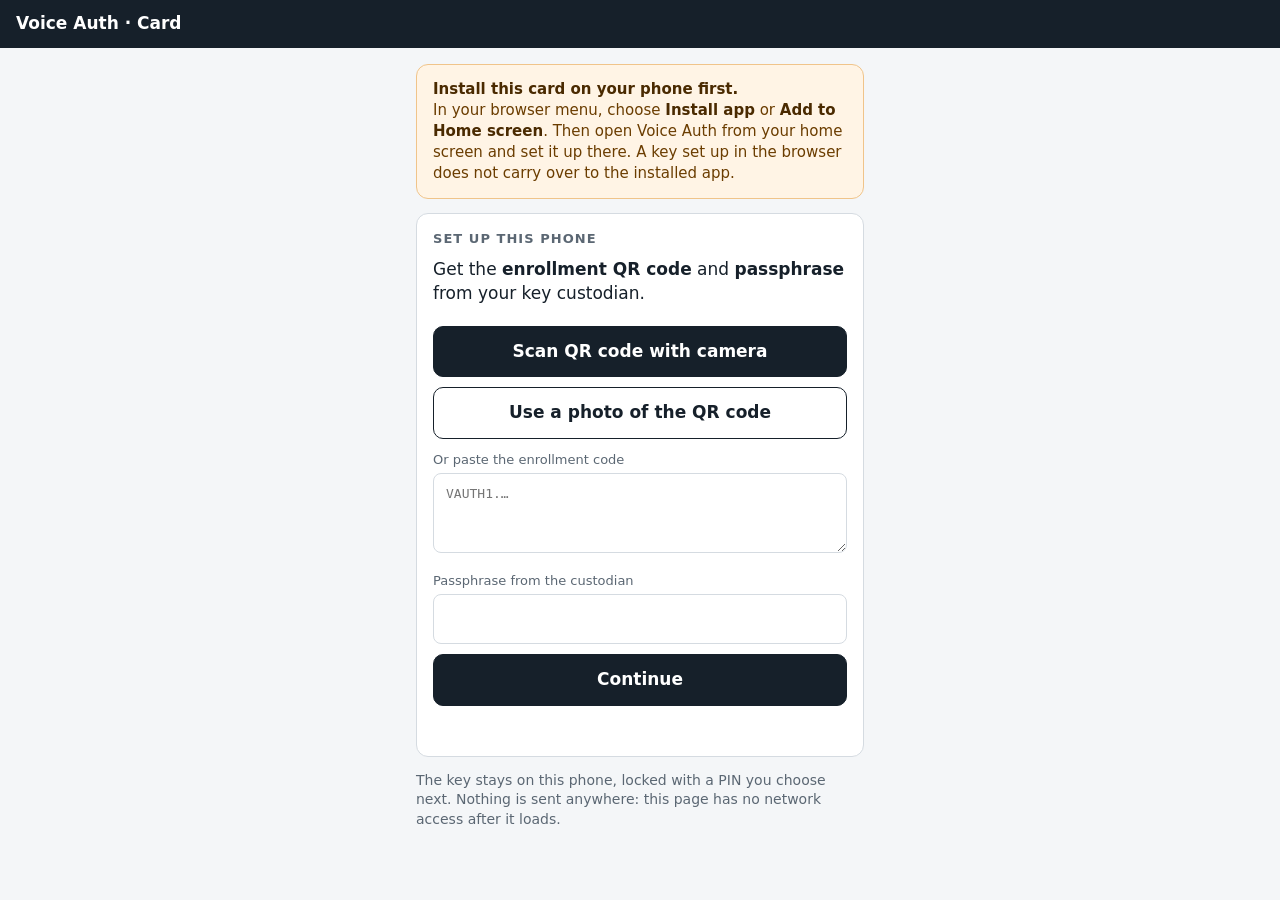
==== commit bdab78f3: "Make the phone card an installable web app - Web app manifest and icons so the card installs to the " ====
--- a/card/index.html
+++ b/card/index.html
@@ -2,11 +2,18 @@
 <html lang="en">
 <head>
 <meta charset="utf-8">
-<meta http-equiv="Content-Security-Policy" content="default-src 'none'; script-src 'unsafe-inline'; style-src 'unsafe-inline'; img-src data: blob:; media-src blob: mediastream:; connect-src 'none'; form-action 'none'; base-uri 'none'">
+<meta http-equiv="Content-Security-Policy" content="default-src 'none'; script-src 'unsafe-inline'; style-src 'unsafe-inline'; img-src 'self' data: blob:; media-src blob: mediastream:; manifest-src 'self'; worker-src 'self'; connect-src 'none'; form-action 'none'; base-uri 'none'">
 <meta name="viewport" content="width=device-width, initial-scale=1, viewport-fit=cover">
 <meta name="referrer" content="no-referrer">
 <meta name="robots" content="noindex">
 <title>Voice Auth · Card</title>
+<link rel="manifest" href="manifest.webmanifest">
+<link rel="apple-touch-icon" href="icon-180.png">
+<link rel="icon" href="icon-192.png" type="image/png">
+<meta name="theme-color" content="#16202a">
+<meta name="mobile-web-app-capable" content="yes">
+<meta name="apple-mobile-web-app-capable" content="yes">
+<meta name="apple-mobile-web-app-title" content="Voice Auth">
 <style>
   :root { --ink:#16202a; --mute:#5b6773; --line:#d5dbe1; --bg:#f4f6f8; --ok:#1d7a3e; --bad:#b3261e; --acc:#b8461b; }
   * { box-sizing:border-box; -webkit-tap-highlight-color:transparent; }
@@ -41,12 +48,19 @@
   .chin { font:700 28px ui-monospace,Menlo,Consolas,monospace; text-align:center; text-transform:uppercase; letter-spacing:.2em; }
   .pin { font-size:28px; text-align:center; letter-spacing:.4em; }
   .meta { font-size:13px; color:var(--mute); text-align:center; }
+  .install { background:#fff4e5; border:1px solid #f0c48a; color:#6b3d00; border-radius:12px; padding:14px 16px; margin-bottom:14px; font-size:15px; }
+  .install b { color:#4a2a00; } .install button { margin-top:8px; }
   .today { width:auto; padding:6px 14px; font-size:14px; margin:8px auto 0; display:block; }
 </style>
 </head>
 <body>
 <header><h1>Voice Auth · Card</h1><button id="btnLock" hidden>Lock</button></header>
 <main>
+<div class="install" id="installBox" hidden>
+  <b>Install this card on your phone first.</b>
+  <div id="installHow"></div>
+  <button class="primary" id="btnInstall" hidden>Install app</button>
+</div>
 
 <!-- 1. Enroll -->
 <section class="screen" id="scrEnroll">
@@ -10596,11 +10610,32 @@
   }
   $('chIn').addEventListener('input', respond);
 
+  // ---------- install ----------
+  const standalone = () => matchMedia('(display-mode: standalone)').matches || navigator.standalone === true;
+  let deferredPrompt = null;
+  function installHint() {
+    if (standalone()) { $('installBox').hidden = true; return; }
+    const ios = /iphone|ipad|ipod/i.test(navigator.userAgent) || (navigator.platform === 'MacIntel' && navigator.maxTouchPoints > 1);
+    $('installHow').innerHTML = (ios
+      ? 'In Safari, tap <b>Share</b>, then <b>Add to Home Screen</b>. Then open Voice Auth from your home screen and set it up there.'
+      : deferredPrompt ? 'Tap <b>Install app</b>, then open Voice Auth from your home screen and set it up there.'
+        : 'In your browser menu, choose <b>Install app</b> or <b>Add to Home screen</b>. Then open Voice Auth from your home screen and set it up there.')
+      + ' A key set up in the browser does not carry over to the installed app.';
+    $('btnInstall').hidden = !deferredPrompt;
+    $('installBox').hidden = !!rec;   // already set up here: don't nag
+  }
+  window.addEventListener('beforeinstallprompt', (e) => { e.preventDefault(); deferredPrompt = e; installHint(); });
+  $('btnInstall').onclick = async () => { if (!deferredPrompt) return; deferredPrompt.prompt(); await deferredPrompt.userChoice; deferredPrompt = null; installHint(); };
+  window.addEventListener('appinstalled', () => { $('installBox').hidden = true; });
+  // Service workers only run on https (or localhost); elsewhere this quietly does nothing.
+  if ('serviceWorker' in navigator && window.isSecureContext) navigator.serviceWorker.register('sw.js').catch(() => {});
+
   // ---------- start ----------
   (async () => {
     if (!window.crypto || !crypto.subtle) { msg('enrollMsg', 'Open this page from its https:// address (the GitHub Pages site). It cannot run here.', 'bad'); show('scrEnroll'); return; }
     try { rec = await get('key'); } catch (e) { msg('enrollMsg', e.message + ' Private browsing may block storage.', 'bad'); show('scrEnroll'); return; }
     rec ? showUnlock() : show('scrEnroll');
+    installHint();
   })();
 })();
 </script>
